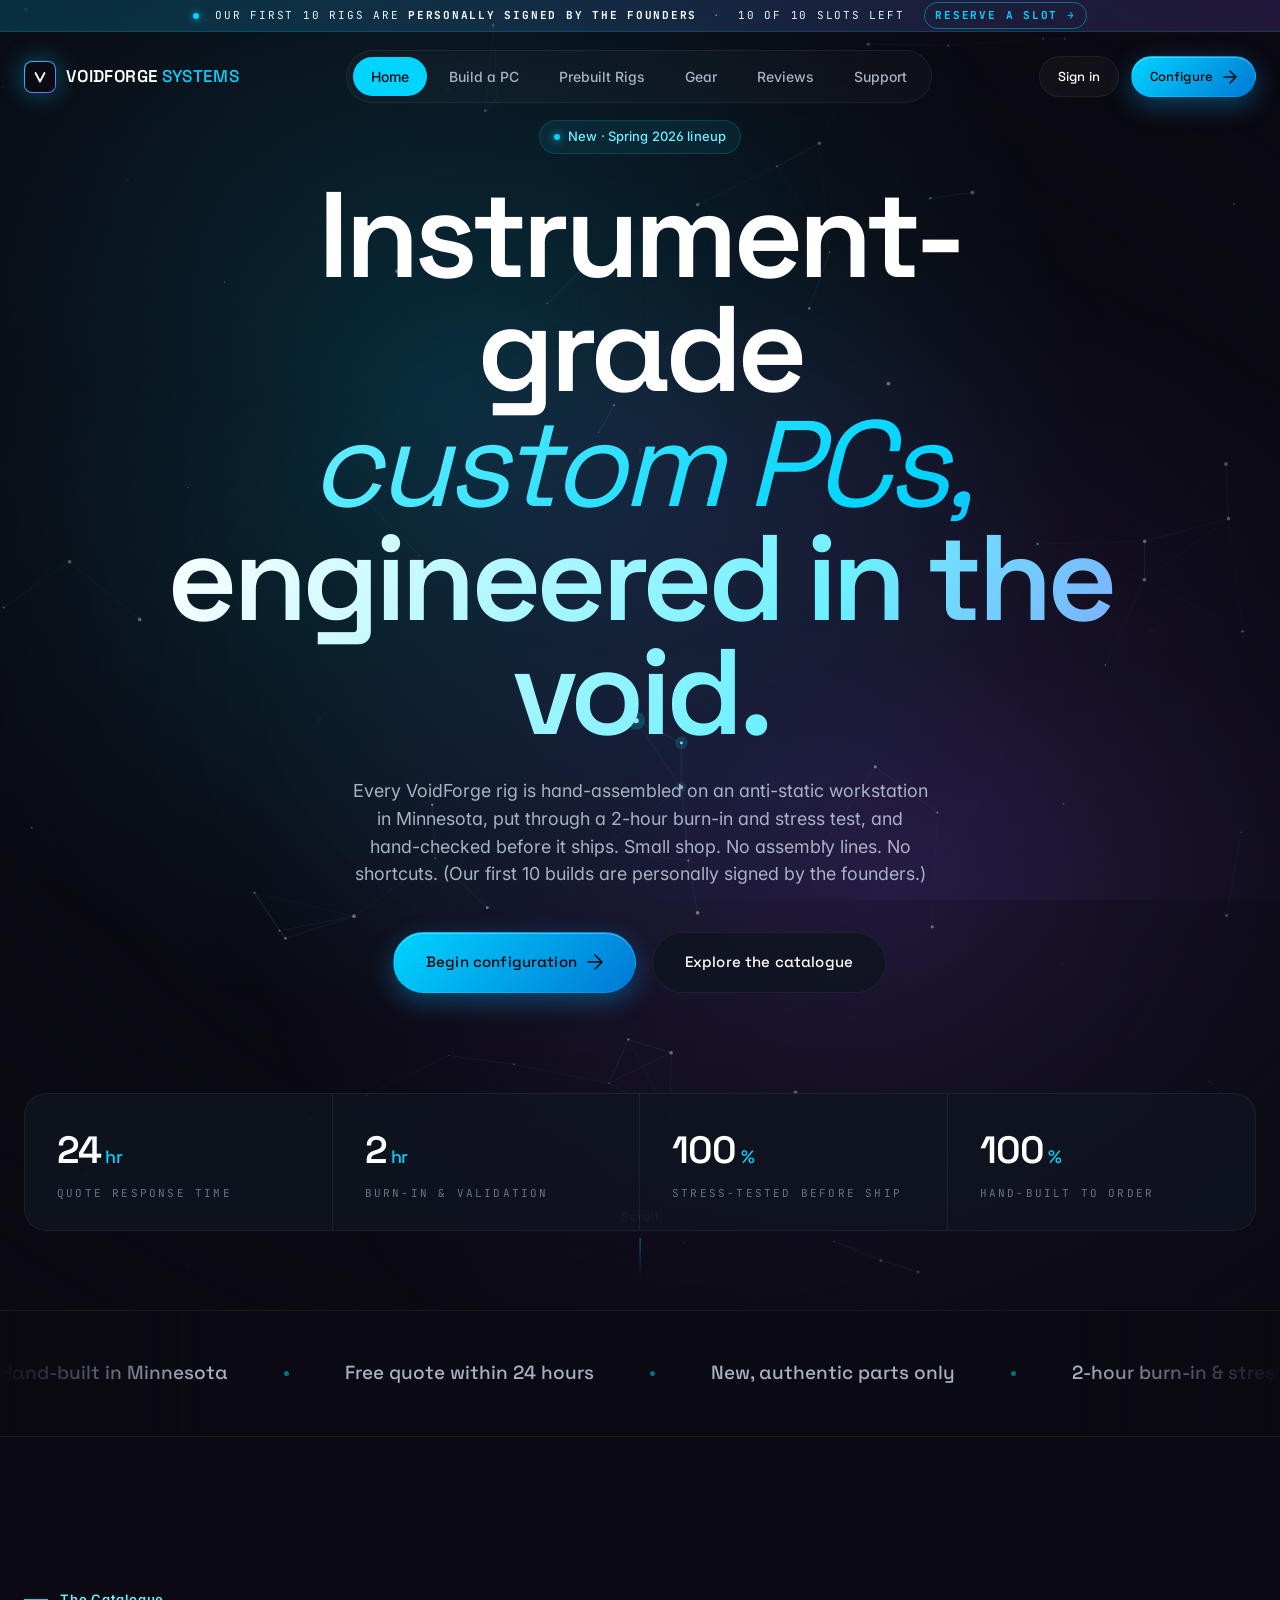
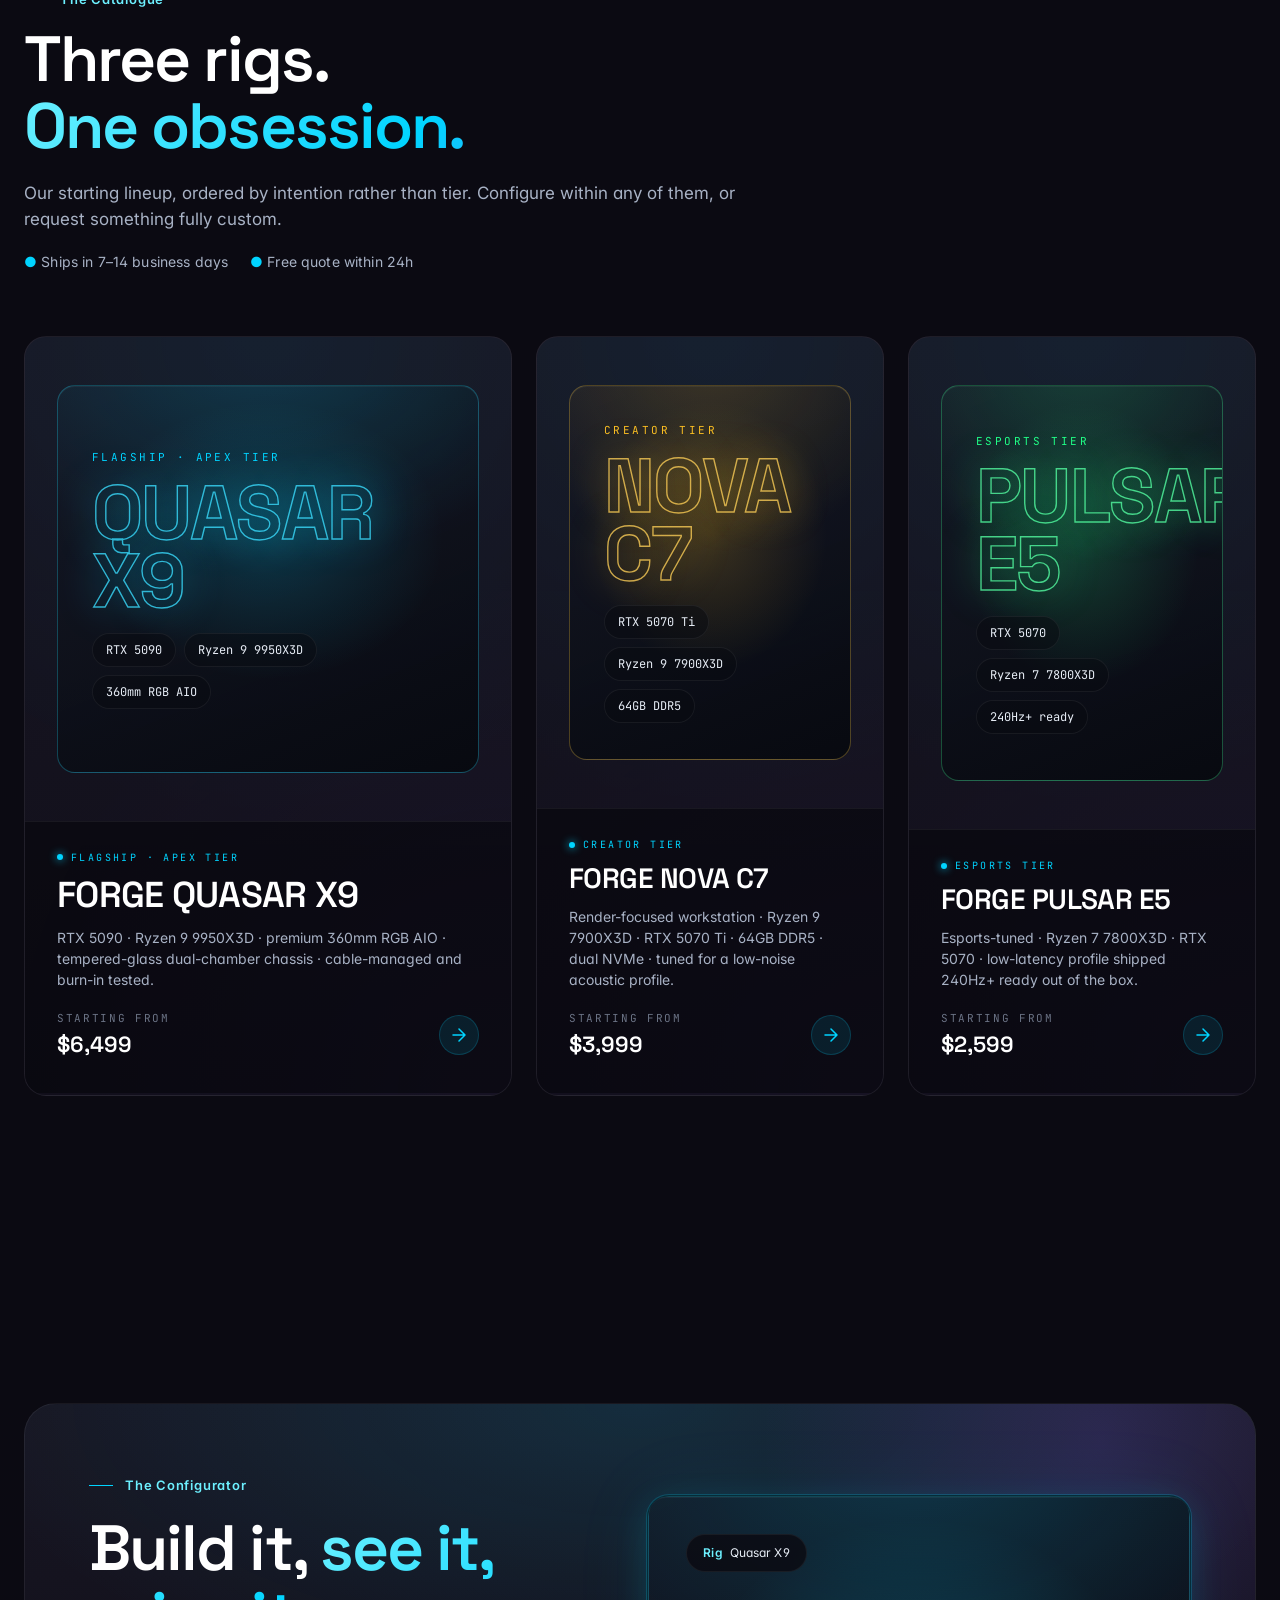
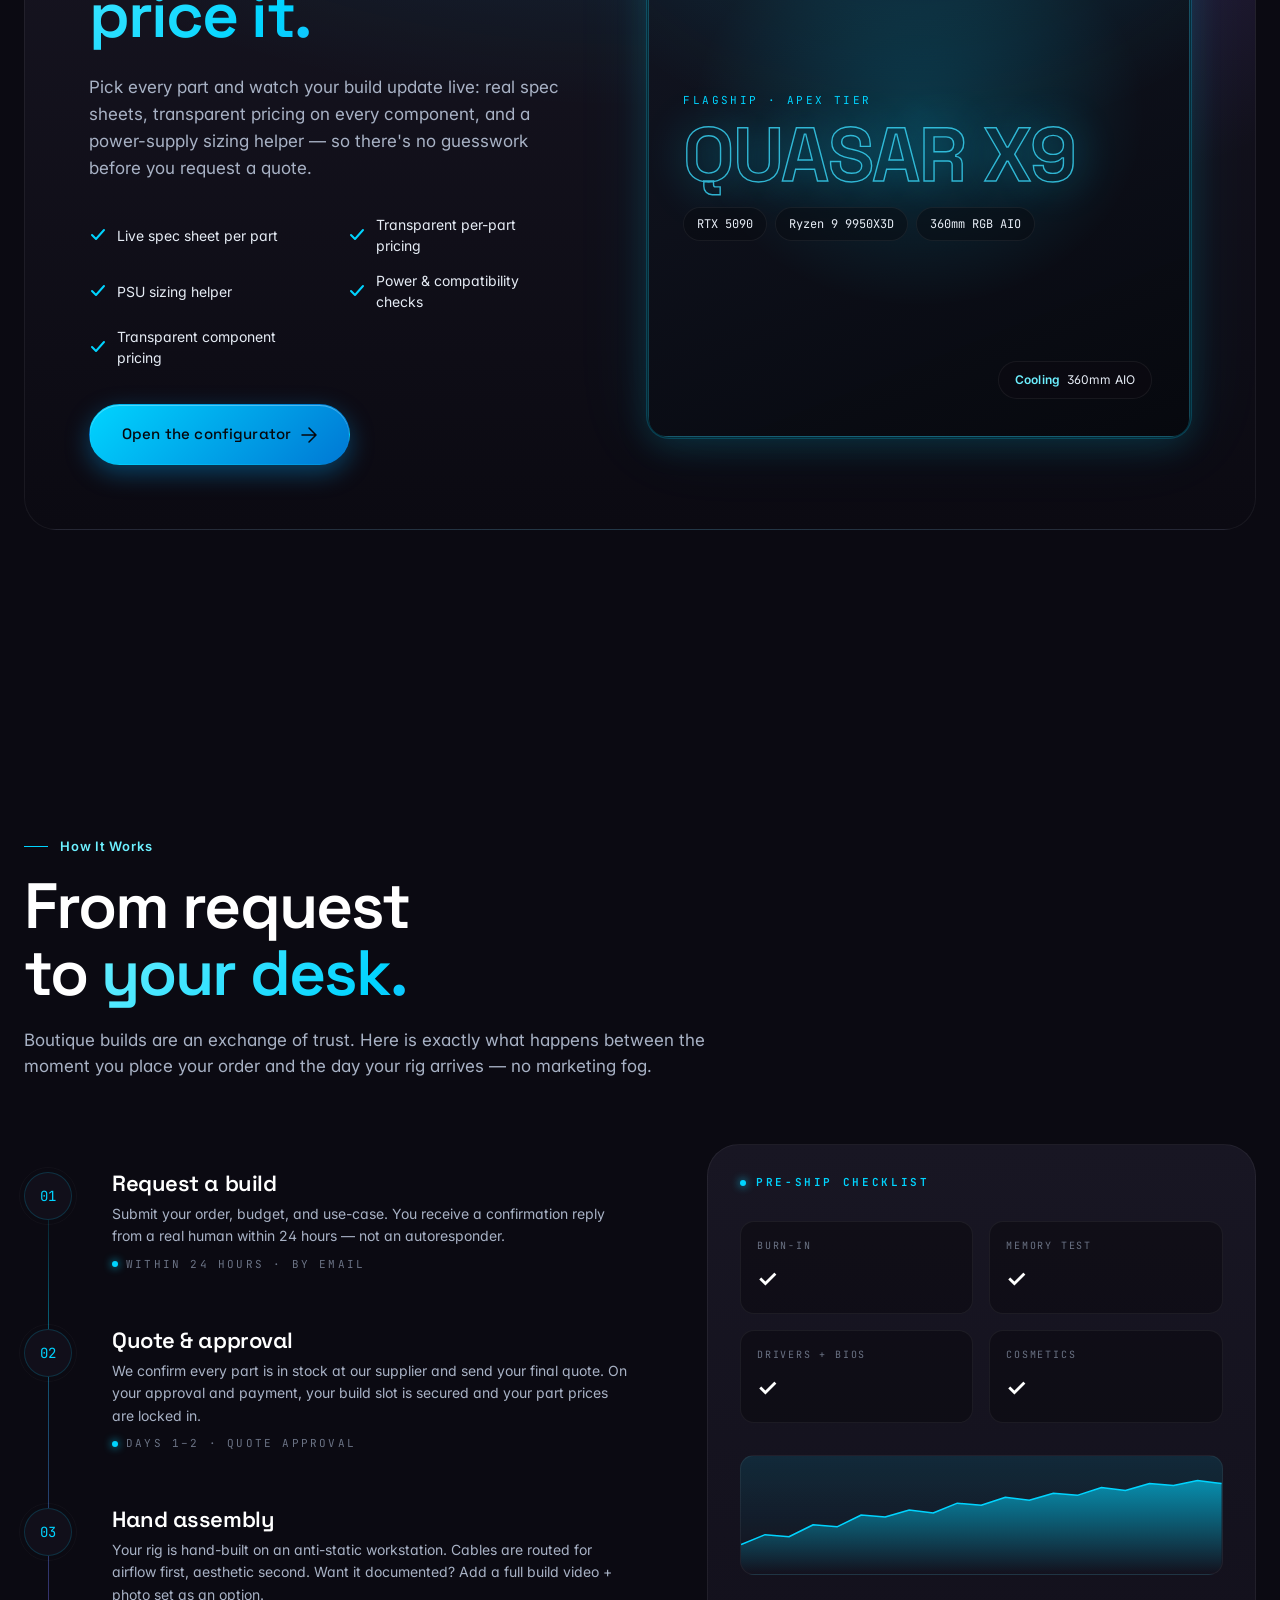
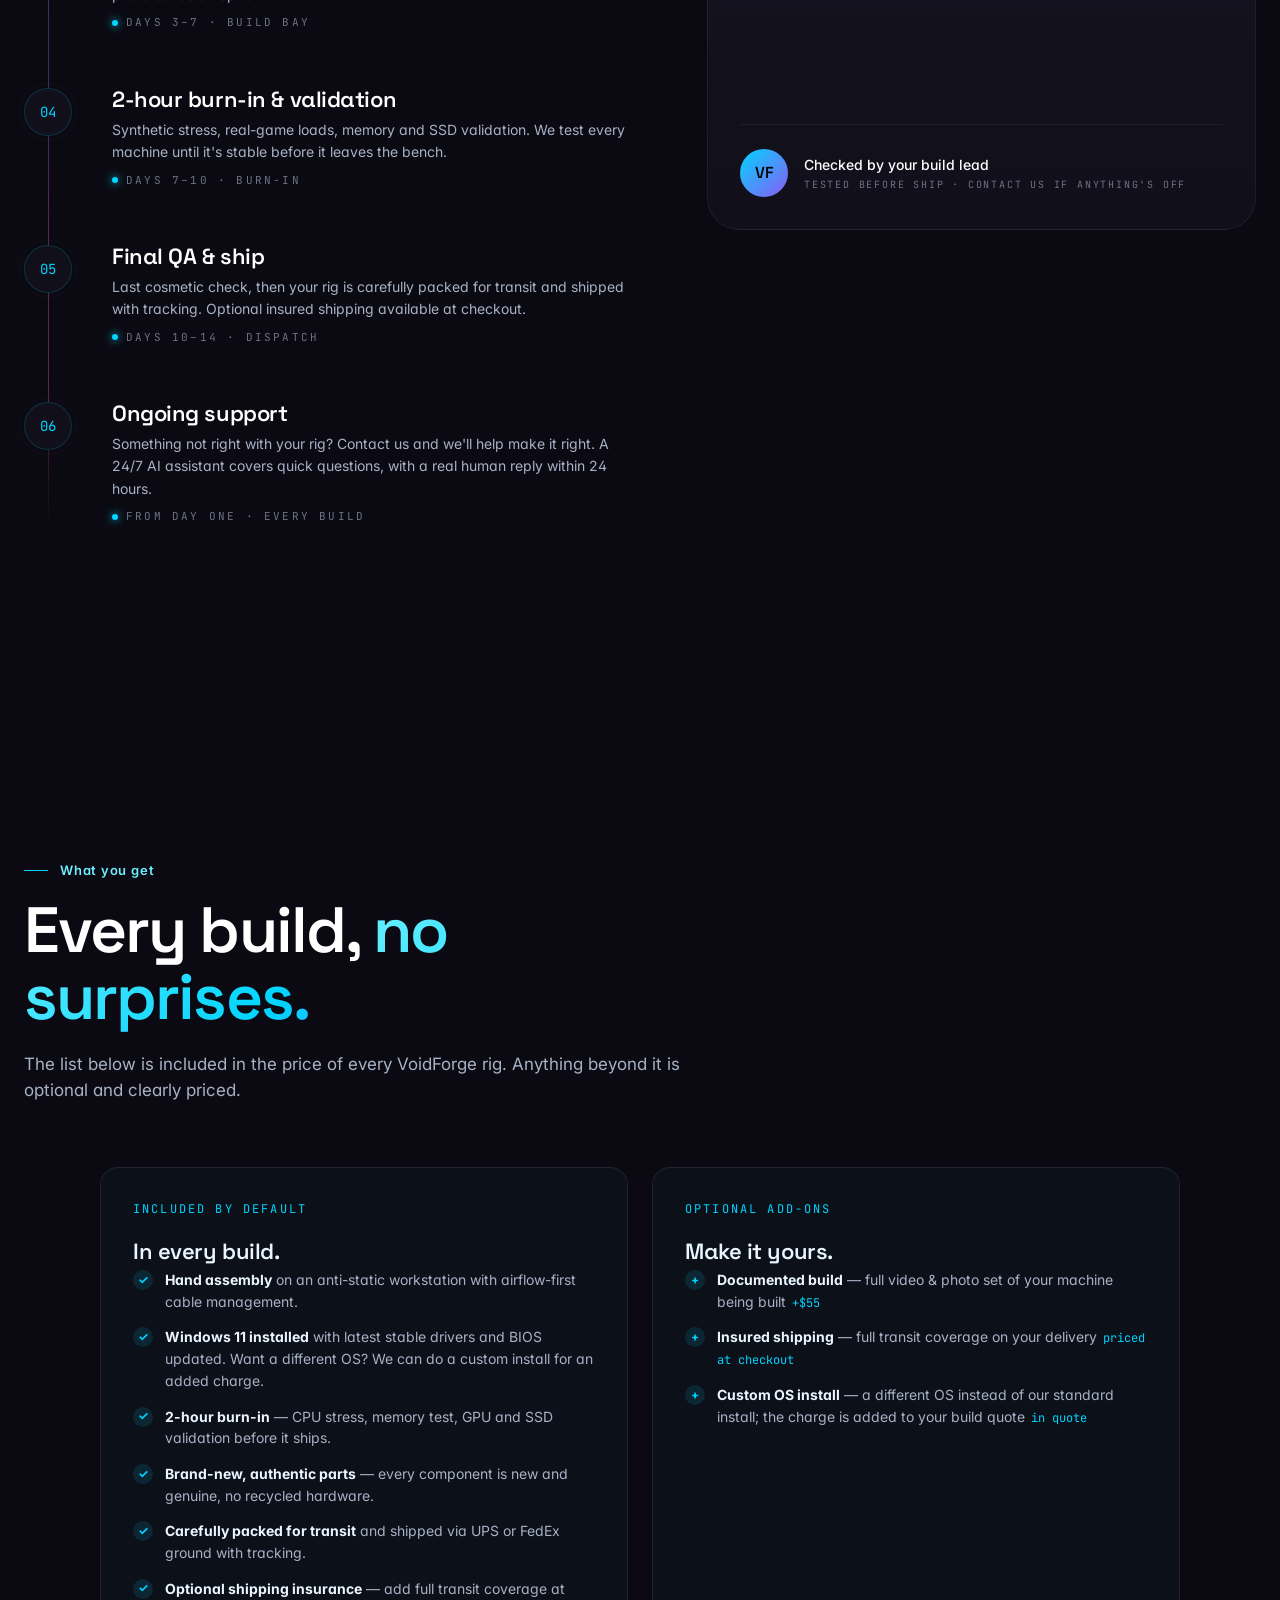
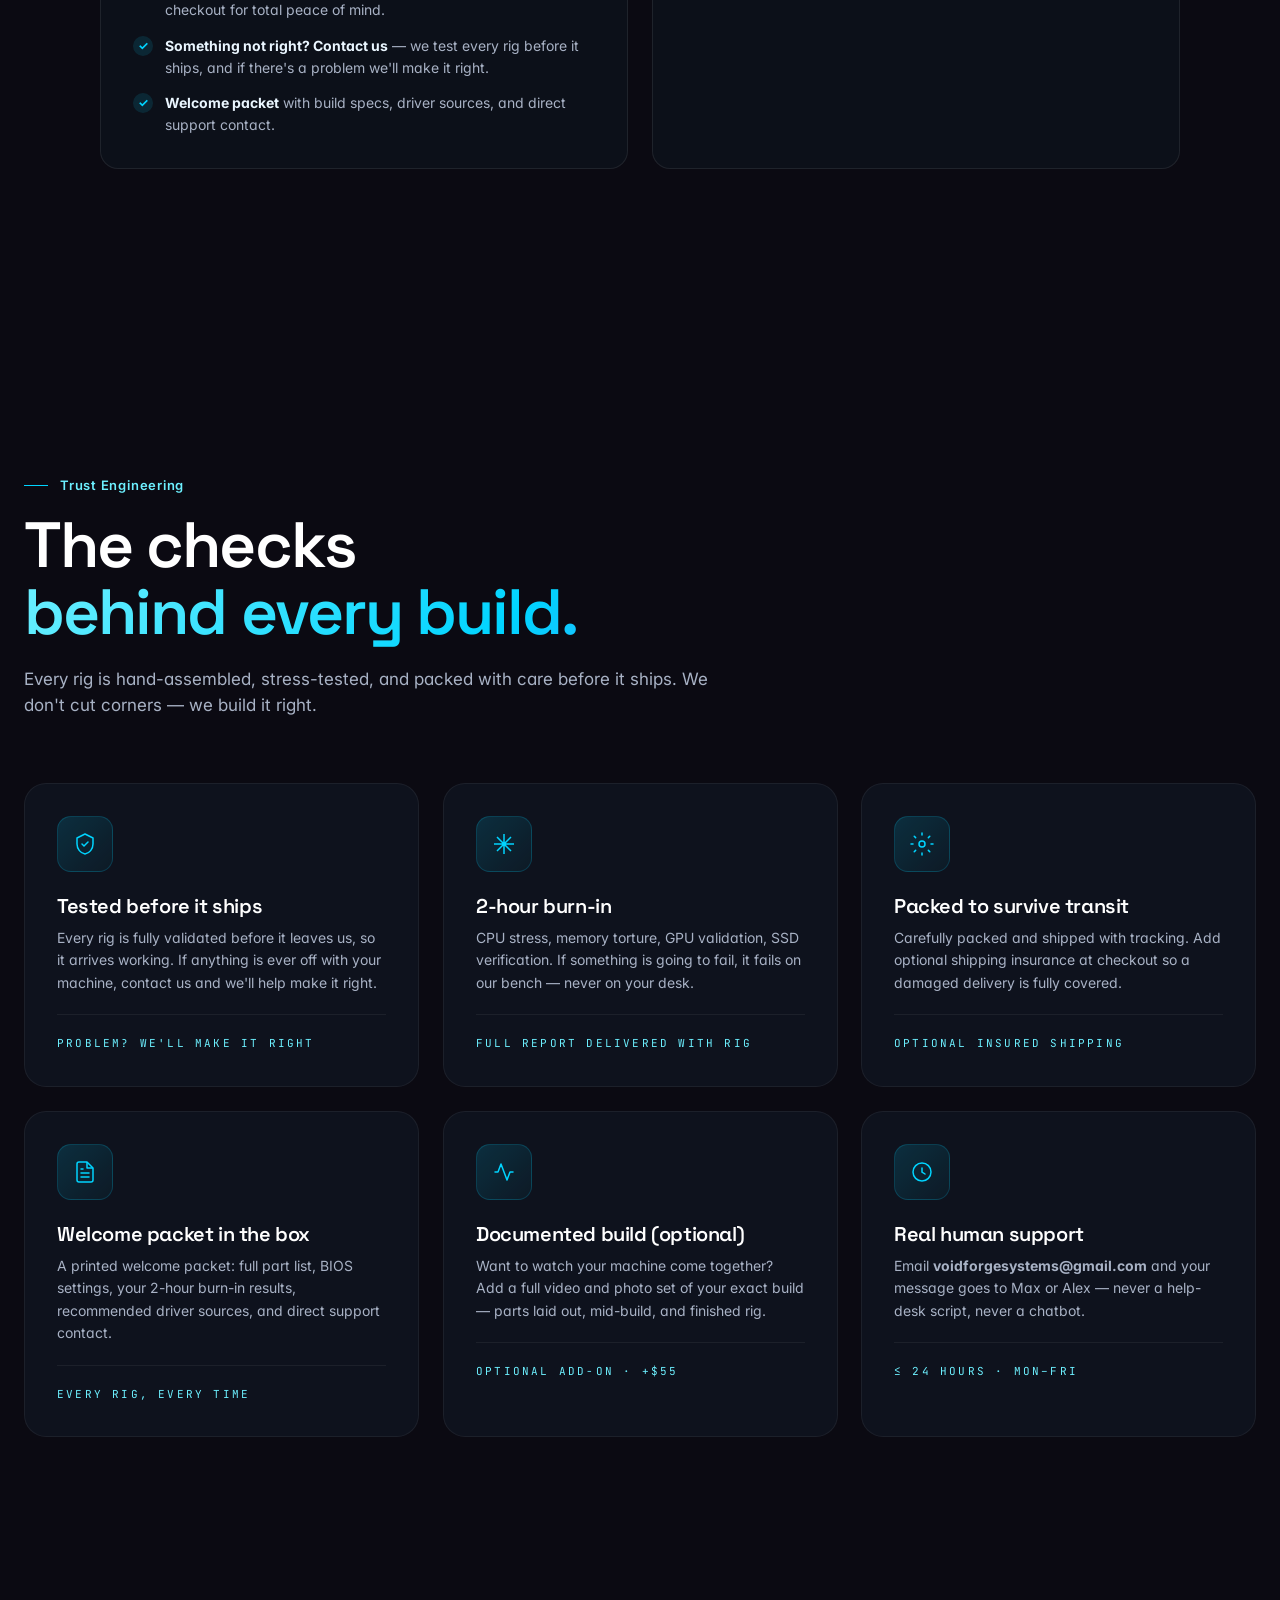
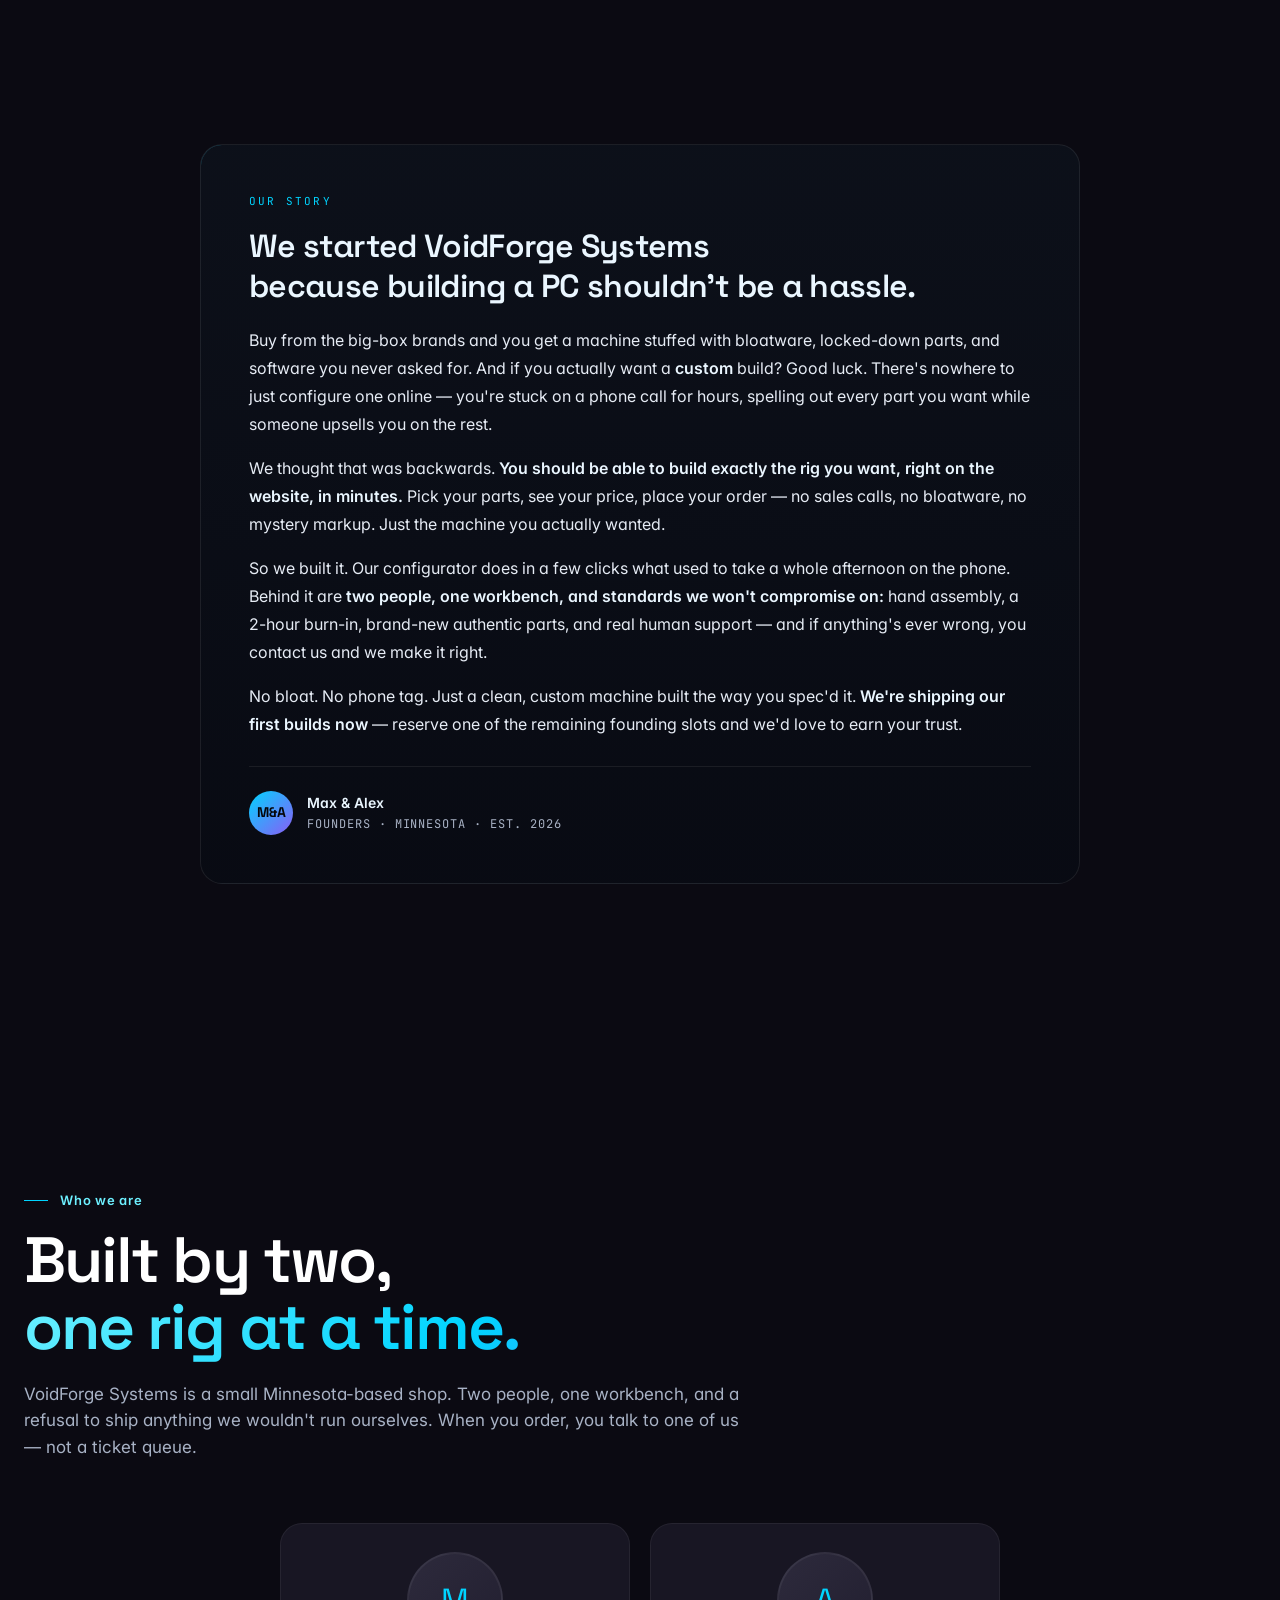
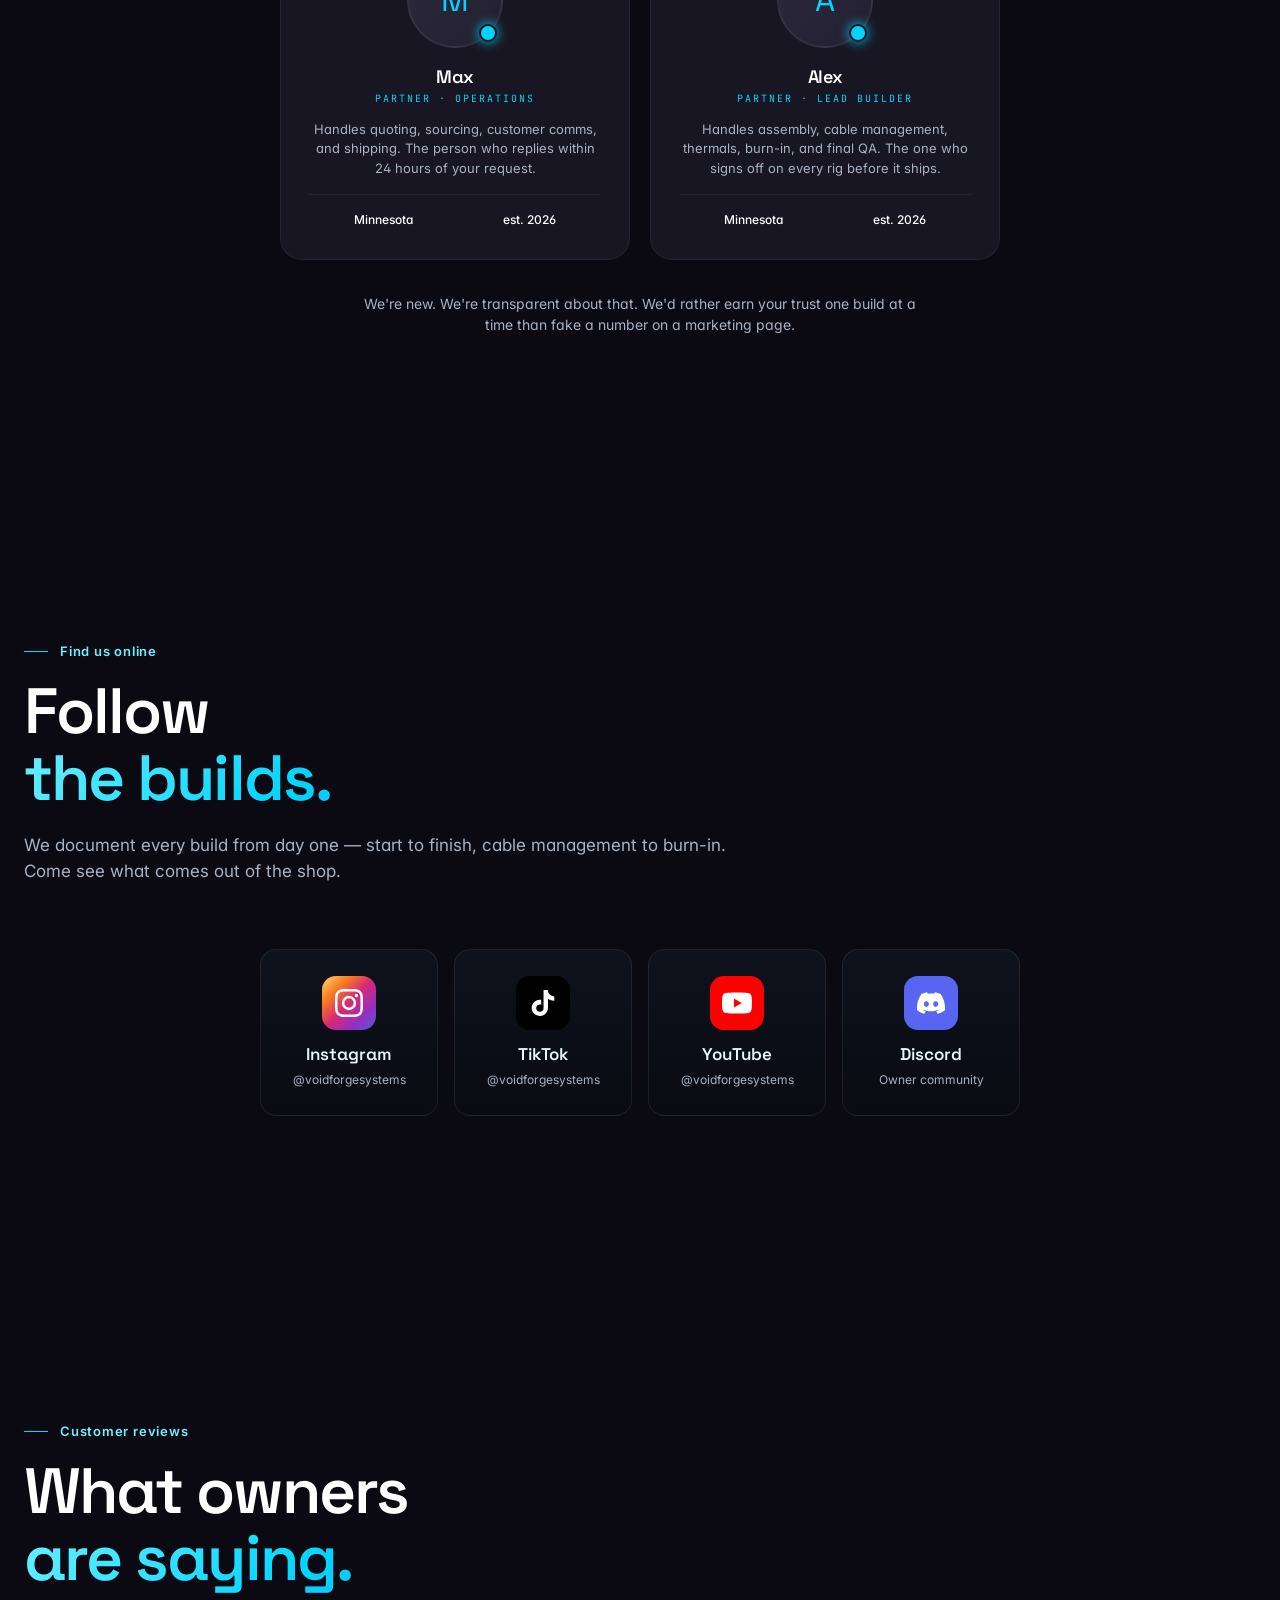
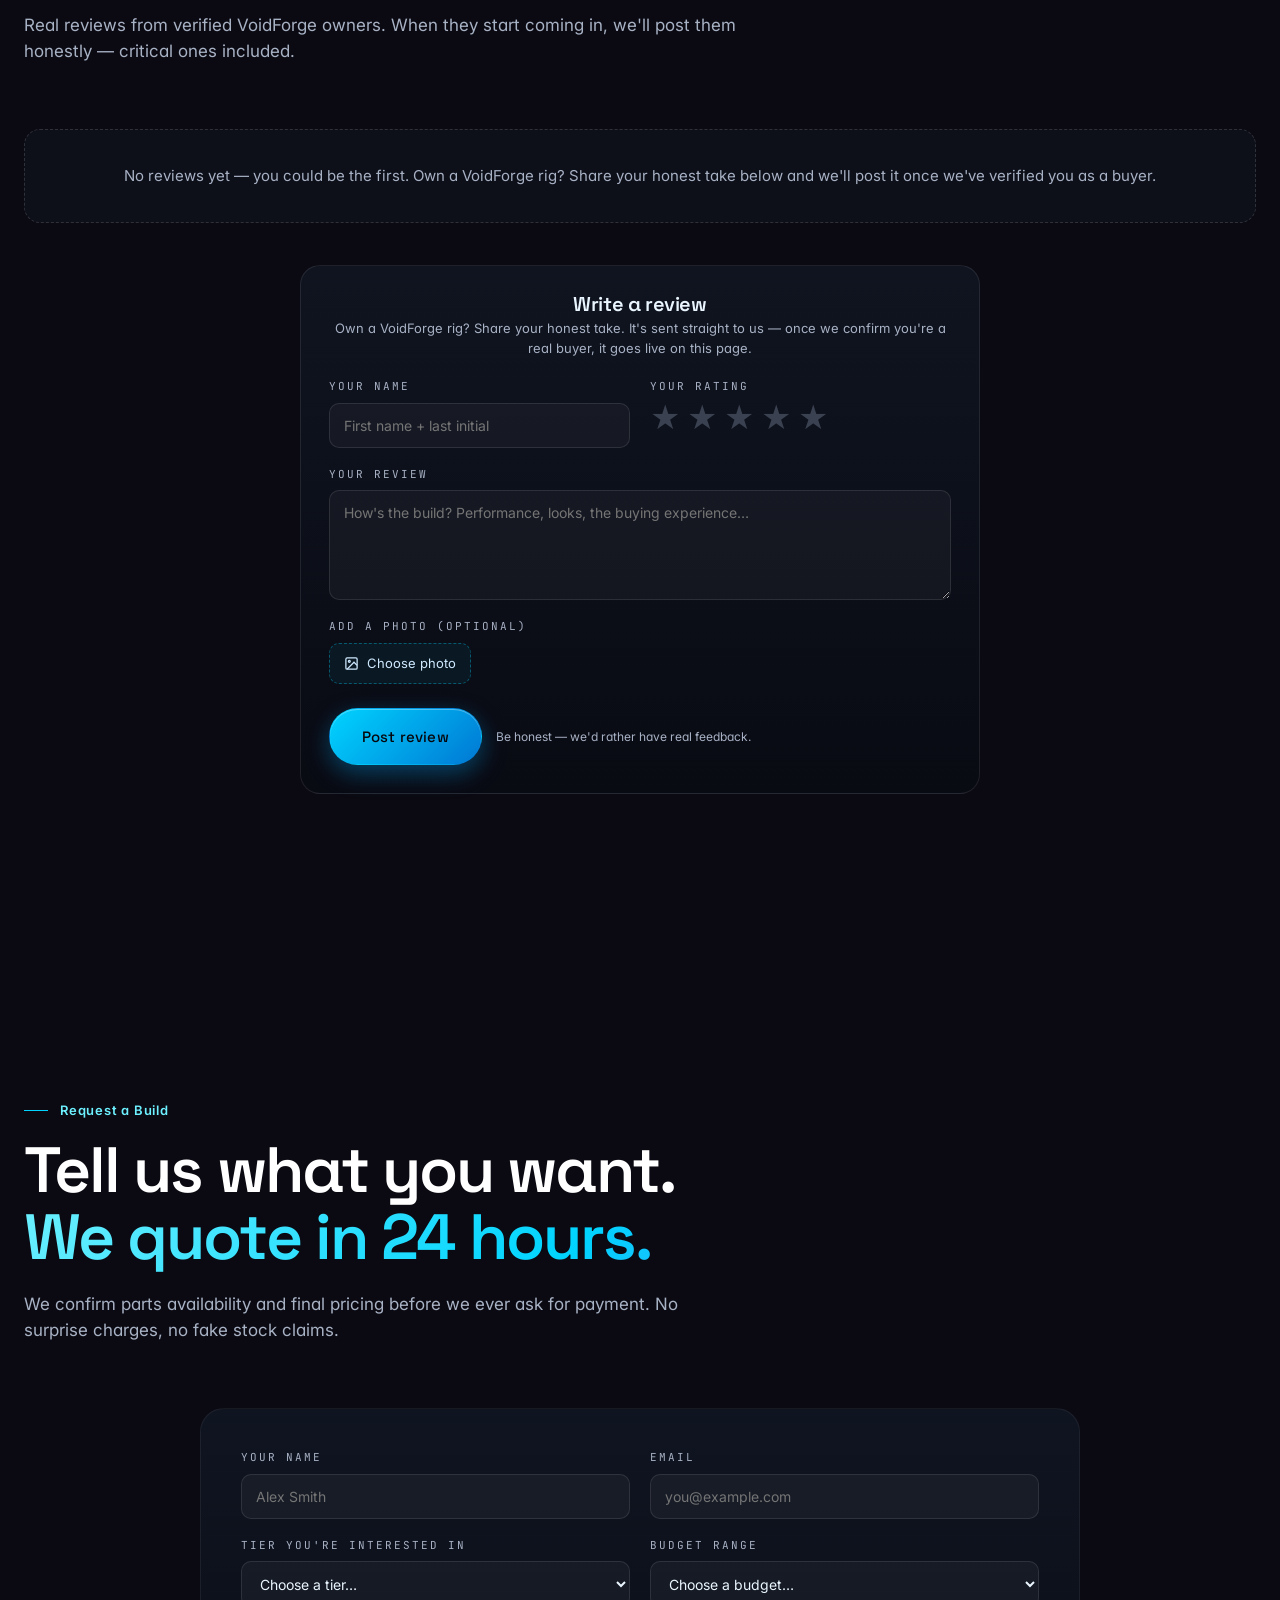
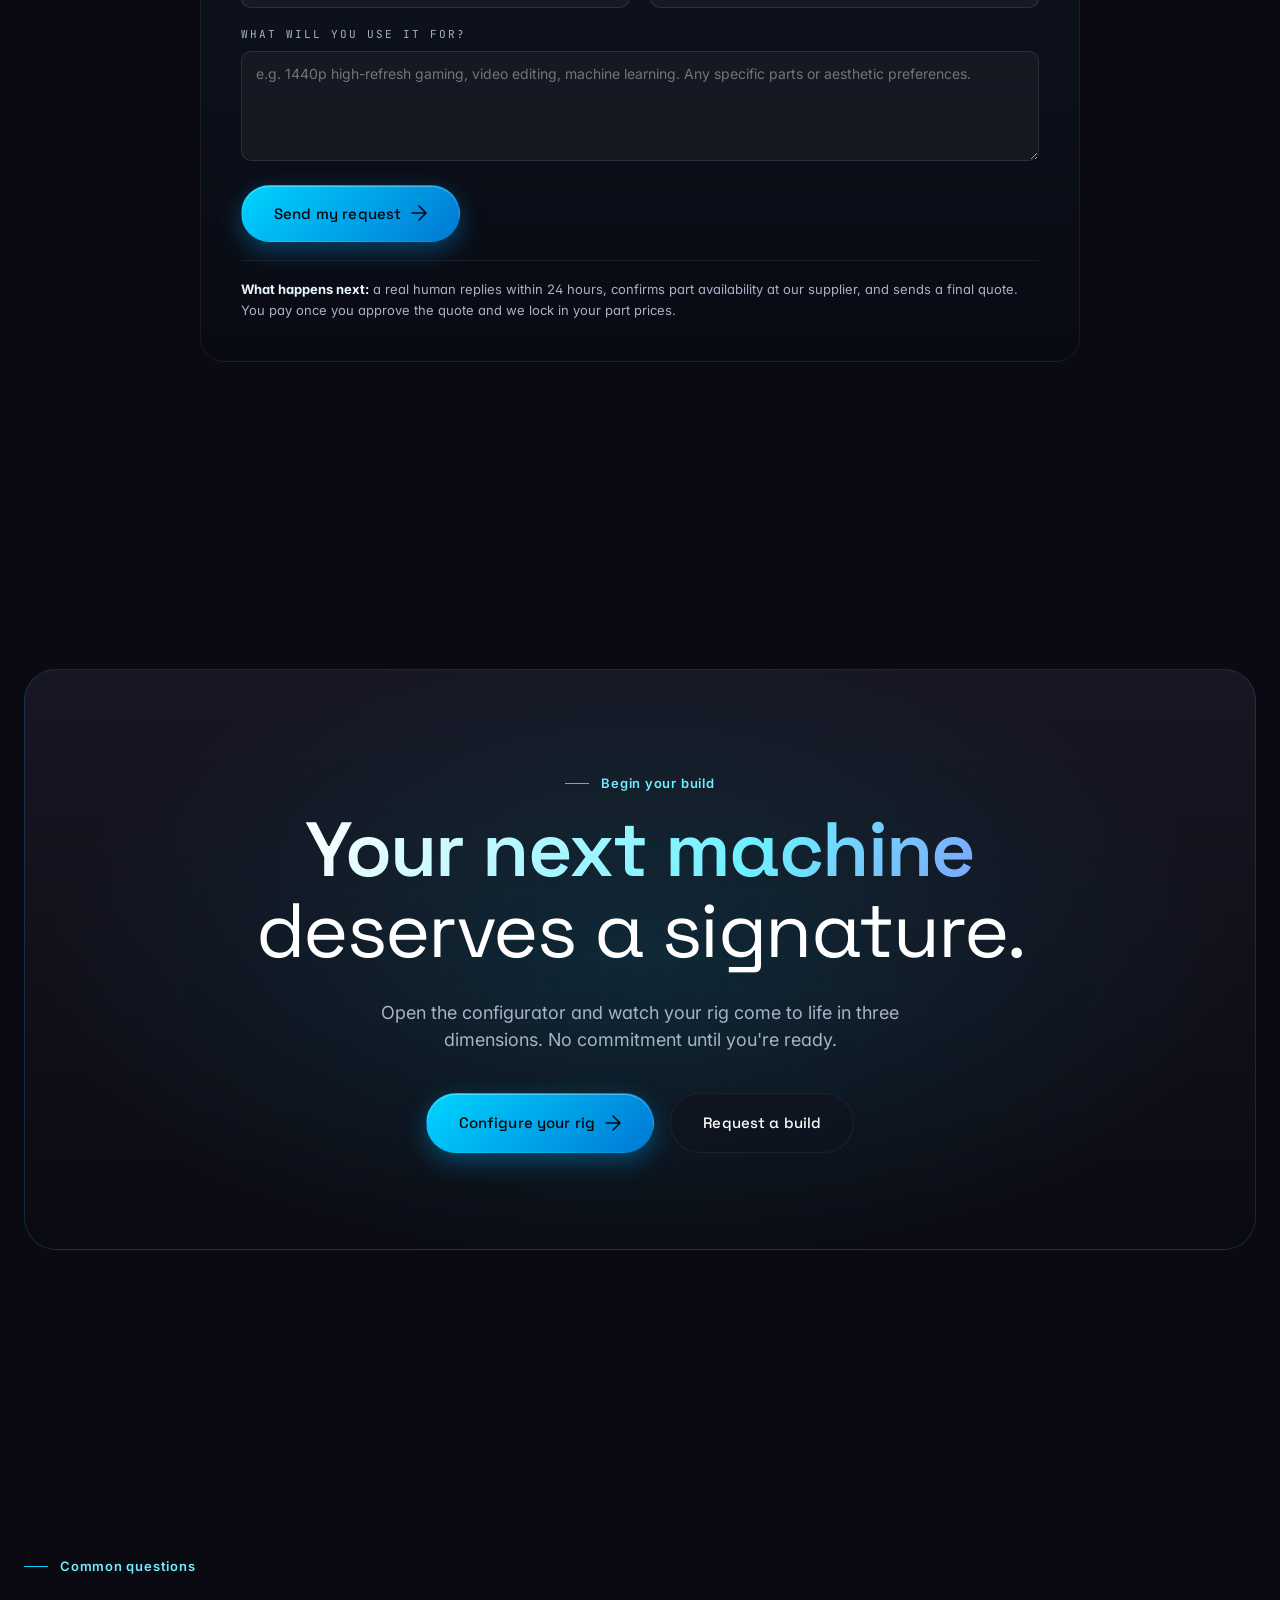
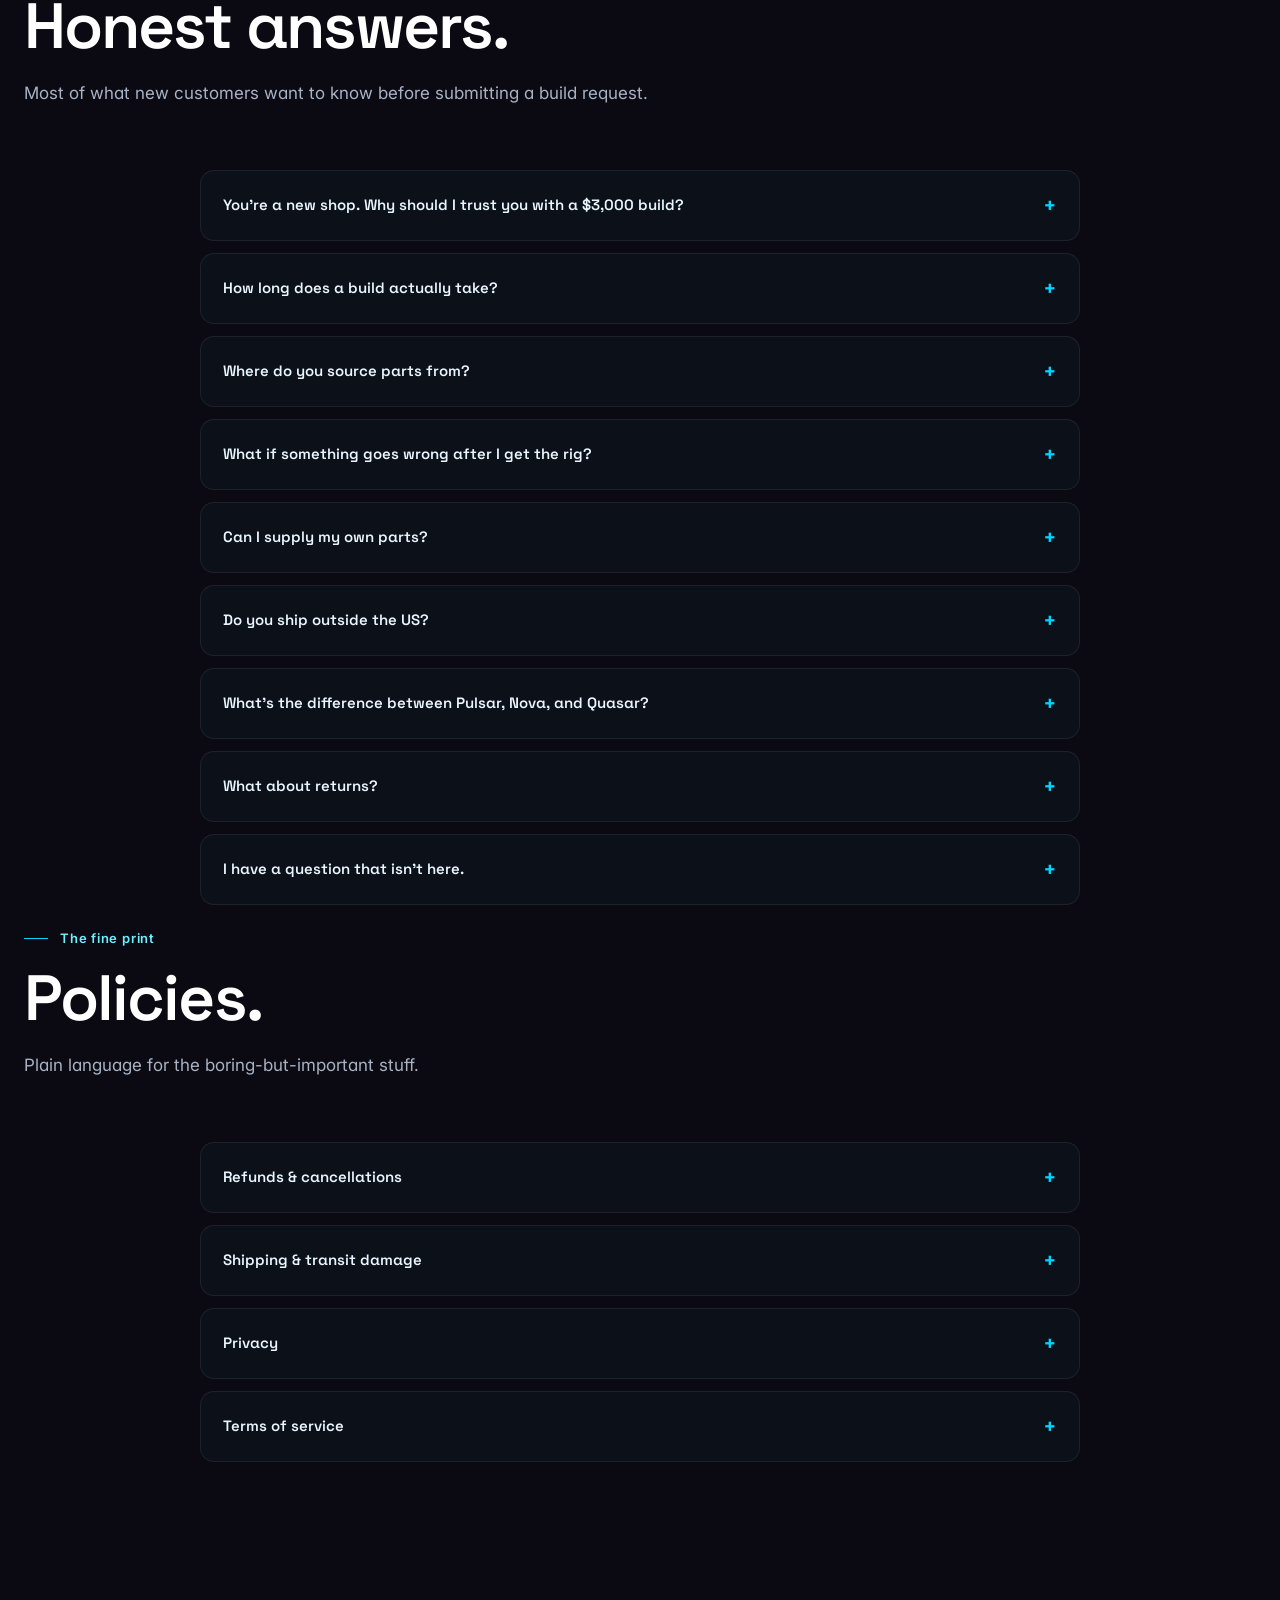
==== index.html @ d01cd4e5 "Remove financing claims, fix rig links, reword trust heading, back up burn-in" ====
<!doctype html>
<html lang="en">
<head>
<meta charset="utf-8" />
<meta name="viewport" content="width=device-width, initial-scale=1, viewport-fit=cover" />
<meta name="theme-color" content="#05060a" />
<meta name="description" content="VoidForge Systems — Hand-built custom gaming and workstation PCs from Minnesota. Boutique pricing, 24-hour quotes, brand-new authentic parts, every rig tested before it ships. Starting at $2,599." />
<title>VoidForge Systems — Hand-Built Custom PCs · Minnesota</title>

<!-- Open Graph / social sharing -->
<meta property="og:type" content="website" />
<meta property="og:title" content="VoidForge Systems — Hand-Built Custom PCs" />
<meta property="og:description" content="Boutique custom PCs hand-built in Minnesota. 24-hour quotes, brand-new authentic parts, every rig tested before it ships." />
<meta property="og:url" content="https://voidforgesystems.com/" />
<meta property="og:site_name" content="VoidForge Systems" />
<meta property="og:image" content="https://voidforgesystems.com/og-image.png" />
<meta property="og:image:width" content="1200" />
<meta property="og:image:height" content="630" />
<meta name="twitter:card" content="summary_large_image" />
<meta name="twitter:title" content="VoidForge Systems — Hand-Built Custom PCs" />
<meta name="twitter:description" content="Hand-built custom PCs from Minnesota. Boutique pricing, 24-hour quotes, real human support." />
<meta name="twitter:image" content="https://voidforgesystems.com/og-image.png" />
<link rel="canonical" href="https://voidforgesystems.com/" />

<!-- Favicon (replace with your real files when ready) -->
<link rel="icon" type="image/svg+xml" href="data:image/svg+xml,%3Csvg xmlns='http://www.w3.org/2000/svg' viewBox='0 0 100 100'%3E%3Crect width='100' height='100' rx='22' fill='%2305060a'/%3E%3Ccircle cx='50' cy='50' r='22' fill='none' stroke='%2300d4ff' stroke-width='4'/%3E%3Ccircle cx='50' cy='50' r='8' fill='%2300d4ff'/%3E%3C/svg%3E" />

<!-- Structured data for SEO -->
<script type="application/ld+json">
{
  "@context": "https://schema.org",
  "@type": "Organization",
  "name": "VoidForge Systems",
  "description": "Boutique hand-built custom PCs from Minnesota.",
  "url": "https://voidforgesystems.com/",
  "email": "voidforgesystems@gmail.com",
  "address": { "@type": "PostalAddress", "addressRegion": "MN", "addressCountry": "US" },
  "sameAs": [
    "https://instagram.com/voidforgesystems",
    "https://tiktok.com/@voidforgesystems",
    "https://youtube.com/@voidforgesystems"
  ]
}
</script>

<link rel="preconnect" href="https://fonts.googleapis.com">
<link rel="preconnect" href="https://fonts.gstatic.com" crossorigin>
<link rel="stylesheet" href="https://fonts.googleapis.com/css2?family=Space+Grotesk:wght@400;500;600;700&family=Inter:wght@300;400;500;600&family=JetBrains+Mono:wght@400;500&display=swap">
<link rel="stylesheet" href="assets/styles.css">

<style>
/* ===== Landing page specifics ===== */

/* HERO */
.nf-hero {
  min-height: 100vh;
  position: relative;
  display: grid;
  place-items: center;
  padding: 120px 0 80px;
  overflow: hidden;
}
.nf-hero-bg {
  position: absolute; inset: 0;
  z-index: 0;
}
.nf-hero-bg canvas {
  width: 100%; height: 100%;
  display: block;
}
.nf-hero-vignette {
  position: absolute; inset: 0;
  background: radial-gradient(ellipse 100% 80% at 50% 50%, transparent 30%, var(--obsidian-1) 90%);
  pointer-events: none;
  z-index: 1;
}
.nf-hero-inner {
  position: relative; z-index: 2;
  width: var(--container);
  display: flex; flex-direction: column;
  align-items: center; text-align: center;
}
.nf-hero h1 {
  font-size: clamp(56px, 9.5vw, 156px);
  font-weight: 600;
  letter-spacing: -0.045em;
  line-height: 0.94;
  margin: 24px 0 28px;
  max-width: 12ch;
}
.nf-hero h1 .line { display: block; }
.nf-hero h1 .italic { font-style: italic; font-weight: 400; font-family: 'Space Grotesk', serif; }

.nf-hero-sub {
  font-size: clamp(16px, 1.4vw, 19px);
  max-width: 580px;
  color: var(--text-300);
  margin-bottom: 44px;
  line-height: 1.55;
}
.nf-hero-cta { display: flex; gap: 16px; flex-wrap: wrap; justify-content: center; }

/* Spec ticker under hero */
.nf-hero-ticker {
  position: relative; z-index: 2;
  margin-top: 100px;
  width: var(--container);
  display: grid;
  grid-template-columns: repeat(4, 1fr);
  border: 1px solid var(--surface-line);
  border-radius: var(--radius-lg);
  background: var(--surface-glass);
  backdrop-filter: blur(20px);
  overflow: hidden;
}
.nf-hero-stat {
  padding: 28px 32px;
  border-right: 1px solid var(--surface-line);
  position: relative;
}
.nf-hero-stat:last-child { border-right: none; }
.nf-hero-stat .num {
  font-family: var(--font-display);
  font-size: 38px; font-weight: 600;
  color: var(--text-100);
  letter-spacing: -0.02em;
  display: flex; align-items: baseline; gap: 4px;
}
.nf-hero-stat .num .unit { font-size: 18px; color: var(--plasma-500); font-weight: 500; }
.nf-hero-stat .label {
  font-family: var(--font-mono); font-size: 11px;
  letter-spacing: 0.2em; text-transform: uppercase;
  color: var(--text-400); margin-top: 6px;
}
@media (max-width: 920px) {
  .nf-hero-ticker { grid-template-columns: 1fr 1fr; }
  .nf-hero-stat:nth-child(2) { border-right: none; }
  .nf-hero-stat:nth-child(1), .nf-hero-stat:nth-child(2) { border-bottom: 1px solid var(--surface-line); }
}

/* Marquee of partners */
.nf-marquee {
  padding: 48px 0;
  border-top: 1px solid var(--surface-line);
  border-bottom: 1px solid var(--surface-line);
  overflow: hidden;
  position: relative;
}
.nf-marquee::before, .nf-marquee::after {
  content: ''; position: absolute; top: 0; bottom: 0;
  width: 200px; z-index: 2; pointer-events: none;
}
.nf-marquee::before { left: 0; background: linear-gradient(90deg, var(--obsidian-1), transparent); }
.nf-marquee::after { right: 0; background: linear-gradient(-90deg, var(--obsidian-1), transparent); }
.nf-marquee-track {
  display: flex; gap: 56px;
  width: max-content;
  animation: marquee 60s linear infinite;
}
.nf-marquee-item {
  font-family: var(--font-display);
  font-size: 19px; font-weight: 500;
  color: var(--text-300);
  display: flex; align-items: center; gap: 56px;
  white-space: nowrap;
}
.nf-marquee-item::after {
  content: '';
  width: 5px; height: 5px; border-radius: 50%;
  background: var(--plasma-500); opacity: 0.5;
}
.nf-marquee-item svg { opacity: 0.6; }
@keyframes marquee {
  from { transform: translateX(0); }
  to { transform: translateX(-50%); }
}

/* Section header */
.section-head {
  display: flex; flex-direction: column; align-items: flex-start;
  margin-bottom: 64px;
  max-width: 720px;
}
.section-head.center { align-items: center; text-align: center; margin-inline: auto; }
.section-head h2 { margin: 16px 0 20px; }
.section-head p { font-size: 17px; color: var(--text-300); line-height: 1.55; }

/* Featured rigs */
.nf-rigs {
  display: grid;
  grid-template-columns: 1.4fr 1fr 1fr;
  gap: 24px;
  margin-top: 48px;
}
.nf-rig-card {
  border-radius: var(--radius-lg);
  border: 1px solid var(--surface-line);
  background: linear-gradient(180deg, var(--obsidian-3) 0%, var(--obsidian-2) 100%);
  overflow: hidden;
  position: relative;
  transition: all 0.6s var(--ease-out-quart);
  text-decoration: none; color: inherit;
  display: flex; flex-direction: column;
  min-height: 480px;
}
.nf-rig-card.featured { min-height: 580px; }
.nf-rig-card::before {
  content: ''; position: absolute; inset: 0;
  background:
    radial-gradient(circle at 50% 0%, rgba(0, 212, 255, 0.15), transparent 60%),
    radial-gradient(circle at 100% 100%, rgba(139, 92, 246, 0.12), transparent 60%);
  opacity: 0.4;
  transition: opacity 0.6s;
}
.nf-rig-card:hover { transform: translateY(-8px); border-color: var(--surface-line-hi); }
.nf-rig-card:hover::before { opacity: 0.8; }
.nf-rig-viz {
  flex: 1;
  position: relative;
  display: grid; place-items: center;
  min-height: 280px;
  padding: 48px 32px;
  overflow: hidden;
}
.nf-rig-viz svg, .nf-rig-viz img { width: 100%; height: 100%; max-width: 380px; display: block; }
.nf-rig-card.featured .nf-rig-viz { min-height: 360px; }
.nf-rig-card.featured .nf-rig-viz svg { max-width: 460px; }
.nf-rig-meta {
  padding: 28px 32px 32px;
  position: relative;
  z-index: 2;
  border-top: 1px solid var(--surface-line);
  background: rgba(5, 6, 10, 0.6);
  backdrop-filter: blur(20px);
}
.nf-rig-tag {
  font-family: var(--font-mono); font-size: 10px;
  letter-spacing: 0.24em; text-transform: uppercase;
  color: var(--plasma-500); margin-bottom: 12px;
  display: flex; align-items: center; gap: 8px;
}
.nf-rig-card h3 {
  font-size: 28px; margin-bottom: 12px;
}
.nf-rig-card.featured h3 { font-size: 36px; }
.nf-rig-card p { color: var(--text-300); font-size: 14px; line-height: 1.5; margin-bottom: 20px; }
.nf-rig-foot {
  display: flex; justify-content: space-between; align-items: center;
  margin-top: 16px;
}
.nf-rig-price {
  font-family: var(--font-display);
  font-size: 22px; font-weight: 600;
  color: var(--text-100);
}
.nf-rig-price .from {
  font-size: 11px; color: var(--text-400); font-weight: 400;
  font-family: var(--font-mono); letter-spacing: 0.15em;
  text-transform: uppercase; display: block; margin-bottom: 2px;
}
.nf-rig-arrow {
  width: 40px; height: 40px; border-radius: 50%;
  background: rgba(0, 212, 255, 0.1);
  border: 1px solid var(--surface-line-hi);
  display: grid; place-items: center;
  color: var(--plasma-500);
  transition: all 0.4s var(--ease-out-quart);
}
.nf-rig-card:hover .nf-rig-arrow {
  background: var(--plasma-500); color: var(--obsidian-0);
  transform: rotate(-45deg);
}
@media (max-width: 1080px) {
  .nf-rigs { grid-template-columns: 1fr; }
}

/* Process */
.nf-process {
  display: grid;
  grid-template-columns: 1.1fr 1fr;
  gap: 80px;
  align-items: start;
}
.nf-process-steps {
  display: flex; flex-direction: column;
  position: relative;
}
.nf-process-steps::before {
  content: ''; position: absolute;
  left: 24px; top: 24px; bottom: 24px;
  width: 1px;
  background: linear-gradient(180deg,
    transparent 0%,
    var(--plasma-500) 15%,
    var(--aurora-violet) 50%,
    var(--aurora-pink) 85%,
    transparent 100%);
  opacity: 0.4;
}
.nf-process-step {
  display: grid;
  grid-template-columns: 64px 1fr;
  gap: 24px;
  padding: 28px 0;
  position: relative;
}
.nf-process-num {
  width: 48px; height: 48px;
  border-radius: 50%;
  border: 1px solid var(--surface-line-hi);
  background: var(--obsidian-2);
  display: grid; place-items: center;
  font-family: var(--font-mono); font-size: 14px;
  color: var(--plasma-500);
  position: relative;
  z-index: 2;
  flex-shrink: 0;
}
.nf-process-num::before {
  content: ''; position: absolute; inset: -6px;
  border-radius: 50%; border: 1px solid var(--surface-line);
  opacity: 0.5;
}
.nf-process-step h4 { font-size: 22px; margin-bottom: 8px; }
.nf-process-step p { color: var(--text-300); font-size: 14px; line-height: 1.6; }
.nf-process-time {
  font-family: var(--font-mono); font-size: 11px;
  letter-spacing: 0.2em; text-transform: uppercase;
  color: var(--text-400); margin-top: 8px;
  display: inline-flex; align-items: center; gap: 8px;
}
.nf-process-time::before {
  content: ''; width: 6px; height: 6px; border-radius: 50%;
  background: var(--plasma-500); box-shadow: 0 0 8px var(--plasma-500);
}

.nf-process-visual {
  position: sticky;
  top: 120px;
  border-radius: var(--radius-xl);
  overflow: hidden;
  border: 1px solid var(--surface-line);
  background: linear-gradient(180deg, var(--obsidian-3), var(--obsidian-2));
  padding: 32px;
  aspect-ratio: 4/5;
  display: flex; flex-direction: column;
}
.nf-cert-card {
  flex: 1;
  display: flex; flex-direction: column;
  justify-content: space-between;
  position: relative;
}
.nf-cert-card h5 {
  font-family: var(--font-mono); font-size: 11px;
  letter-spacing: 0.24em; text-transform: uppercase;
  color: var(--plasma-500);
  display: flex; align-items: center; gap: 10px;
}
.nf-cert-grid {
  display: grid; grid-template-columns: 1fr 1fr;
  gap: 16px; margin: 32px 0;
}
.nf-cert-cell {
  padding: 16px;
  background: rgba(0, 0, 0, 0.3);
  border-radius: var(--radius-md);
  border: 1px solid var(--surface-line);
}
.nf-cert-cell .l { font-family: var(--font-mono); font-size: 10px;
  letter-spacing: 0.18em; text-transform: uppercase; color: var(--text-400); margin-bottom: 8px; }
.nf-cert-cell .v { font-family: var(--font-display); font-size: 24px; font-weight: 600; color: var(--text-100); }
.nf-cert-cell .v small { font-size: 12px; color: var(--plasma-500); font-weight: 400; margin-left: 4px; }
.nf-cert-graph {
  height: 120px;
  background:
    linear-gradient(180deg, rgba(0, 212, 255, 0.12) 0%, transparent 100%);
  border-radius: var(--radius-md);
  position: relative;
  overflow: hidden;
  border: 1px solid var(--surface-line);
}
.nf-cert-sig {
  margin-top: auto;
  padding-top: 24px;
  border-top: 1px solid var(--surface-line);
  display: flex; gap: 16px; align-items: center;
}
.nf-cert-sig-img {
  width: 48px; height: 48px; border-radius: 50%;
  background: linear-gradient(135deg, var(--plasma-500), var(--aurora-violet));
  position: relative;
  flex-shrink: 0;
  display: grid; place-items: center;
  font-family: var(--font-display);
  font-weight: 600;
  color: var(--obsidian-0);
}
.nf-cert-sig-info .name { font-weight: 500; color: var(--text-100); font-size: 14px; }
.nf-cert-sig-info .role { font-family: var(--font-mono); font-size: 10px;
  letter-spacing: 0.18em; text-transform: uppercase; color: var(--text-400); margin-top: 2px; }

@media (max-width: 1080px) {
  .nf-process { grid-template-columns: 1fr; gap: 48px; }
  .nf-process-visual { position: static; aspect-ratio: auto; }
}

/* Configurator preview block */
.nf-config-preview {
  border-radius: var(--radius-xl);
  border: 1px solid var(--surface-line);
  background:
    radial-gradient(ellipse 80% 60% at 50% 0%, rgba(0, 212, 255, 0.12), transparent 70%),
    linear-gradient(180deg, var(--obsidian-3), var(--obsidian-1));
  padding: 64px;
  position: relative;
  overflow: hidden;
  display: grid;
  grid-template-columns: 1fr 1.1fr;
  gap: 64px; align-items: center;
}
.nf-config-preview::before {
  content: ''; position: absolute;
  top: -50%; right: -20%;
  width: 800px; height: 800px;
  background: radial-gradient(circle, rgba(139, 92, 246, 0.18), transparent 60%);
  pointer-events: none;
}
.nf-config-content { position: relative; z-index: 2; }
.nf-config-content h2 { margin: 20px 0 24px; }
.nf-config-content p { font-size: 17px; color: var(--text-300); margin-bottom: 32px; line-height: 1.6; max-width: 480px; }
.nf-config-features {
  display: grid; grid-template-columns: 1fr 1fr;
  gap: 14px 24px; margin-bottom: 36px;
}
.nf-config-feat {
  display: flex; align-items: center; gap: 10px;
  color: var(--text-200); font-size: 14px;
}
.nf-config-feat svg { color: var(--plasma-500); flex-shrink: 0; }

.nf-config-visual {
  position: relative;
  aspect-ratio: 1/1;
  border-radius: var(--radius-lg);
  border: 1px solid var(--surface-line-hi);
  background: var(--obsidian-0);
  overflow: hidden;
  box-shadow: var(--shadow-glow-cyan);
}
.nf-config-visual canvas,
.nf-config-visual #config-pc-svg,
.nf-config-visual #config-pc-svg svg { width: 100%; height: 100%; display: block; }
.nf-config-visual #config-pc-svg { display: flex; align-items: center; justify-content: center; }
.nf-config-visual-ui {
  position: absolute; inset: 16px;
  pointer-events: none;
}
.nf-config-corner { display: none; }
.nf-config-readout {
  position: absolute;
  background: rgba(11, 10, 18, 0.82);
  backdrop-filter: blur(12px);
  border: 1px solid var(--surface-line);
  border-radius: 999px;
  padding: 9px 16px;
  font-family: var(--font-body);
  font-size: 12px; letter-spacing: 0.01em;
  color: var(--text-200);
}
.nf-config-readout.tl { top: 22px; left: 22px; }
.nf-config-readout.br { bottom: 22px; right: 22px; }
.nf-config-readout strong { color: var(--plasma-300); margin-right: 7px; font-weight: 600; }
@media (max-width: 1080px) {
  .nf-config-preview { grid-template-columns: 1fr; padding: 40px 32px; gap: 40px; }
}

/* Performance lab */
.nf-perf-grid {
  display: grid;
  grid-template-columns: repeat(3, 1fr);
  gap: 24px;
}
.nf-perf-card {
  padding: 32px;
  border-radius: var(--radius-lg);
  border: 1px solid var(--surface-line);
  background: var(--obsidian-3);
  position: relative;
  overflow: hidden;
}
.nf-perf-card::before {
  content: ''; position: absolute; top: 0; left: 0; right: 0;
  height: 1px;
  background: linear-gradient(90deg, transparent, var(--plasma-500), transparent);
  opacity: 0.4;
}
.nf-perf-game {
  display: flex; align-items: center; gap: 12px;
  font-weight: 500; color: var(--text-100);
  font-size: 15px;
}
.nf-perf-game-icon {
  width: 36px; height: 36px;
  border-radius: 8px;
  background: linear-gradient(135deg, var(--obsidian-5), var(--obsidian-4));
  display: grid; place-items: center;
  font-family: var(--font-mono);
  font-weight: 600; color: var(--plasma-500);
  font-size: 12px;
}
.nf-perf-bar-row {
  display: flex; justify-content: space-between; align-items: center;
  font-family: var(--font-mono); font-size: 11px;
  color: var(--text-400);
  margin: 24px 0 8px;
  letter-spacing: 0.1em; text-transform: uppercase;
}
.nf-perf-bar-row .fps { color: var(--text-100); font-size: 22px;
  font-family: var(--font-display); font-weight: 600;
  letter-spacing: -0.01em; text-transform: none;
}
.nf-perf-bar {
  height: 4px; border-radius: 2px;
  background: var(--obsidian-5);
  position: relative; overflow: hidden;
  margin-bottom: 18px;
}
.nf-perf-bar-fill {
  height: 100%;
  background: linear-gradient(90deg, var(--plasma-500), var(--aurora-violet));
  border-radius: 2px;
  position: relative;
  width: 0;
  transition: width 1.4s var(--ease-out-quart);
}
.nf-perf-bar-fill.visible { width: var(--w); }
.nf-perf-spec {
  display: flex; justify-content: space-between;
  font-family: var(--font-mono); font-size: 11px;
  color: var(--text-400); padding-top: 16px;
  border-top: 1px dashed var(--surface-line);
  margin-top: 16px;
  letter-spacing: 0.1em; text-transform: uppercase;
}
@media (max-width: 920px) { .nf-perf-grid { grid-template-columns: 1fr; } }

/* Trust grid */
.nf-trust-grid {
  display: grid;
  grid-template-columns: repeat(3, 1fr);
  gap: 24px;
}
.nf-trust-card {
  padding: 32px;
  border-radius: var(--radius-lg);
  border: 1px solid var(--surface-line);
  background: var(--surface-glass);
  backdrop-filter: blur(20px);
  transition: all 0.5s var(--ease-out-quart);
  position: relative; overflow: hidden;
}
.nf-trust-card:hover {
  border-color: var(--surface-line-hi);
  transform: translateY(-4px);
}
.nf-trust-icon {
  width: 56px; height: 56px;
  border-radius: 14px;
  background: linear-gradient(135deg, rgba(0, 212, 255, 0.15), rgba(0, 212, 255, 0.04));
  border: 1px solid var(--surface-line-hi);
  display: grid; place-items: center;
  color: var(--plasma-500);
  margin-bottom: 24px;
}
.nf-trust-card h4 { font-size: 20px; margin-bottom: 10px; }
.nf-trust-card p { color: var(--text-300); font-size: 14px; line-height: 1.6; }
.nf-trust-card .stat {
  margin-top: 20px;
  font-family: var(--font-mono);
  font-size: 11px; letter-spacing: 0.2em;
  text-transform: uppercase;
  color: var(--plasma-300);
  padding-top: 20px;
  border-top: 1px solid var(--surface-line);
}
@media (max-width: 920px) { .nf-trust-grid { grid-template-columns: 1fr; } }

/* Builders */
.nf-builders {
  display: grid;
  grid-template-columns: repeat(4, 1fr);
  gap: 20px;
}
.nf-builder-card {
  padding: 28px;
  border-radius: var(--radius-lg);
  border: 1px solid var(--surface-line);
  background: var(--obsidian-3);
  transition: all 0.5s var(--ease-out-quart);
  text-align: center;
}
.nf-builder-card:hover {
  border-color: var(--plasma-500);
  background: var(--obsidian-4);
  transform: translateY(-6px);
}
.nf-builder-avatar {
  width: 96px; height: 96px; border-radius: 50%;
  margin: 0 auto 20px;
  background: linear-gradient(135deg, var(--obsidian-5), var(--obsidian-4));
  border: 2px solid var(--surface-line);
  display: grid; place-items: center;
  font-family: var(--font-display); font-size: 32px;
  color: var(--plasma-500);
  position: relative;
}
.nf-builder-avatar::after {
  content: ''; position: absolute;
  bottom: 4px; right: 4px;
  width: 14px; height: 14px;
  background: var(--plasma-500); border-radius: 50%;
  border: 2px solid var(--obsidian-3);
  box-shadow: 0 0 12px var(--plasma-500);
}
.nf-builder-card h4 { font-size: 18px; margin-bottom: 4px; }
.nf-builder-role {
  font-family: var(--font-mono); font-size: 10px;
  letter-spacing: 0.2em; text-transform: uppercase;
  color: var(--plasma-500); margin-bottom: 14px;
}
.nf-builder-meta {
  font-size: 12px; color: var(--text-400);
  padding-top: 16px; border-top: 1px solid var(--surface-line);
  margin-top: 16px;
  display: flex; justify-content: space-around;
}
.nf-builder-meta strong { color: var(--text-100); font-weight: 500; }
@media (max-width: 920px) { .nf-builders { grid-template-columns: 1fr 1fr; } }

/* Community showcase */
.nf-community {
  display: grid;
  grid-template-columns: repeat(4, 1fr);
  grid-template-rows: 200px 200px;
  gap: 16px;
}
.nf-community-tile {
  border-radius: var(--radius-md);
  border: 1px solid var(--surface-line);
  overflow: hidden;
  position: relative;
  background: linear-gradient(135deg, var(--obsidian-3), var(--obsidian-2));
  cursor: pointer;
  transition: all 0.5s var(--ease-out-quart);
  display: flex; align-items: flex-end;
  padding: 20px;
}
.nf-community-tile:hover { transform: scale(1.02); border-color: var(--plasma-500); }
.nf-community-tile.large { grid-column: span 2; grid-row: span 2; }
.nf-community-bg {
  position: absolute; inset: 0;
  z-index: 0;
}
.nf-community-bg::before {
  content: ''; position: absolute; inset: 0;
  background:
    radial-gradient(circle at 30% 30%, rgba(0, 212, 255, 0.3), transparent 60%),
    radial-gradient(circle at 70% 70%, rgba(217, 70, 239, 0.25), transparent 60%);
}
.nf-community-tile:nth-child(2) .nf-community-bg::before {
  background:
    radial-gradient(circle at 50% 30%, rgba(139, 92, 246, 0.3), transparent 60%),
    radial-gradient(circle at 80% 80%, rgba(0, 212, 255, 0.25), transparent 60%);
}
.nf-community-tile:nth-child(3) .nf-community-bg::before {
  background:
    radial-gradient(circle at 30% 60%, rgba(251, 191, 36, 0.2), transparent 60%),
    radial-gradient(circle at 80% 30%, rgba(236, 72, 153, 0.25), transparent 60%);
}
.nf-community-tile:nth-child(4) .nf-community-bg::before {
  background:
    radial-gradient(circle at 60% 40%, rgba(0, 212, 255, 0.3), transparent 60%);
}
.nf-community-tile:nth-child(5) .nf-community-bg::before {
  background:
    radial-gradient(circle at 30% 70%, rgba(139, 92, 246, 0.3), transparent 60%);
}
.nf-community-tile:nth-child(6) .nf-community-bg::before {
  background:
    radial-gradient(circle at 70% 30%, rgba(217, 70, 239, 0.3), transparent 60%);
}
.nf-community-overlay {
  position: relative; z-index: 1;
  background: linear-gradient(0deg, rgba(0,0,0,0.8), transparent);
  margin: -20px; padding: 80px 20px 20px;
  width: calc(100% + 40px);
}
.nf-community-tile .author {
  font-family: var(--font-mono); font-size: 10px;
  letter-spacing: 0.2em; text-transform: uppercase;
  color: var(--plasma-300); margin-bottom: 6px;
}
.nf-community-tile .title { color: var(--text-100); font-weight: 500; font-size: 15px; }
.nf-community-tile.large .title { font-size: 20px; }
@media (max-width: 920px) {
  .nf-community { grid-template-columns: 1fr 1fr; grid-template-rows: auto; }
  .nf-community-tile.large { grid-column: span 2; grid-row: span 1; min-height: 280px; }
  .nf-community-tile { min-height: 180px; }
}

/* CTA Block */
.nf-cta-block {
  position: relative;
  border-radius: var(--radius-xl);
  padding: 96px 48px;
  text-align: center;
  background:
    radial-gradient(ellipse 70% 80% at 50% 50%, rgba(0, 212, 255, 0.12), transparent 70%),
    linear-gradient(180deg, var(--obsidian-3), var(--obsidian-1));
  border: 1px solid var(--surface-line-hi);
  overflow: hidden;
}
.nf-cta-block::before {
  content: ''; position: absolute; inset: 0;
  background-image:
    linear-gradient(rgba(0, 212, 255, 0.04) 1px, transparent 1px),
    linear-gradient(90deg, rgba(0, 212, 255, 0.04) 1px, transparent 1px);
  background-size: 32px 32px;
  mask-image: radial-gradient(ellipse 60% 60% at 50% 50%, black, transparent 70%);
}
.nf-cta-block > * { position: relative; z-index: 1; }
.nf-cta-block h2 { font-size: clamp(40px, 6vw, 80px); margin: 16px 0 28px; }
.nf-cta-block p { color: var(--text-300); font-size: 18px; max-width: 540px; margin: 0 auto 40px; }
</style>
</head>
<body>

<!-- Founding customer bar -->
<div class="nf-fc-bar">
  <span class="pulse"></span>
  <span>Our first 10 rigs are <strong style="color:#fff">personally signed by the founders</strong></span>
  <span class="sep hide-sm">·</span>
  <span class="hide-sm">10 of 10 slots left</span>
  <a href="#request">Reserve a slot →</a>
</div>

<!-- Loader -->
<div class="nf-loader">
  <div class="nf-loader-inner">
    <div class="nf-loader-mark"></div>
    <div class="nf-loader-text">Calibrating the Void</div>
  </div>
</div>

<!-- Starfield -->
<div class="starfield"></div>

<!-- Navigation -->
<nav class="nf-nav">
  <div class="nf-nav-inner">
    <a href="index.html" class="nf-logo">
      <span class="nf-logo-mark">
        <svg width="14" height="14" viewBox="0 0 14 14" fill="none">
          <path d="M2.5 3L7 11.5L11.5 3" stroke="white" stroke-width="1.8" stroke-linecap="round" stroke-linejoin="round"/>
        </svg>
      </span>
      <span class="nf-logo-text">VOIDFORGE<span> SYSTEMS</span></span>
    </a>

    <div class="nf-nav-links">
      <a href="index.html" class="nf-nav-link active">Home</a>
      <a href="forge.html" class="nf-nav-link">Build a PC</a>
      <a href="product.html" class="nf-nav-link">Prebuilt Rigs</a>
      <a href="gear.html" class="nf-nav-link">Gear</a>
      <a href="#reviews" class="nf-nav-link">Reviews</a>
      <a href="support.html" class="nf-nav-link">Support</a>
    </div>

    <div class="nf-nav-cta">
      <a href="support.html" class="btn btn-ghost btn-sm magnetic">Sign in</a>
      <a href="forge.html" class="btn btn-primary btn-sm magnetic">
        Configure
        <svg width="14" height="14" viewBox="0 0 14 14" fill="none"><path d="M1 7H13M13 7L7 1M13 7L7 13" stroke="currentColor" stroke-width="1.5" stroke-linecap="round"/></svg>
      </a>
    </div>
    <button class="nf-nav-toggle" type="button" aria-label="Menu" aria-expanded="false">
      <svg class="ic-open" viewBox="0 0 24 24" fill="none" stroke="currentColor" stroke-width="2" stroke-linecap="round"><path d="M3 6h18M3 12h18M3 18h18"/></svg>
      <svg class="ic-close" viewBox="0 0 24 24" fill="none" stroke="currentColor" stroke-width="2" stroke-linecap="round"><path d="M6 6l12 12M18 6L6 18"/></svg>
    </button>
  </div>
</nav>

<!-- ========== HERO ========== -->
<section class="nf-hero">
  <div class="nf-hero-bg">
    <canvas id="hero-canvas"></canvas>
  </div>
  <div class="nf-hero-vignette"></div>

  <div class="nf-hero-inner">
    <div class="pill fade-up">
      <span class="pill-dot"></span>
      New · Spring 2026 lineup
    </div>

    <h1 class="fade-up d-1">
      <span class="line">Instrument-grade</span>
      <span class="line"><span class="italic gradient-text">custom PCs,</span></span>
      <span class="line aurora-text">engineered in the void.</span>
    </h1>

    <p class="nf-hero-sub fade-up d-2">
      Every VoidForge rig is hand-assembled on an anti-static workstation in Minnesota, put through a 2-hour burn-in and stress test, and hand-checked before it ships. Small shop. No assembly lines. No shortcuts. (Our first 10 builds are personally signed by the founders.)
    </p>

    <div class="nf-hero-cta fade-up d-3">
      <a href="forge.html" class="btn btn-primary btn-lg magnetic">
        Begin configuration
        <svg width="16" height="16" viewBox="0 0 16 16" fill="none"><path d="M1 8H15M15 8L8 1M15 8L8 15" stroke="currentColor" stroke-width="1.5" stroke-linecap="round"/></svg>
      </a>
      <a href="#rigs" class="btn btn-glass btn-lg magnetic">
        Explore the catalogue
      </a>
    </div>
  </div>

  <div class="nf-hero-ticker fade-up d-4">
    <div class="nf-hero-stat">
      <div class="num"><span data-count="24">0</span><span class="unit">hr</span></div>
      <div class="label">Quote response time</div>
    </div>
    <div class="nf-hero-stat">
      <div class="num"><span data-count="2">0</span><span class="unit">hr</span></div>
      <div class="label">Burn-in &amp; validation</div>
    </div>
    <div class="nf-hero-stat">
      <div class="num"><span data-count="100">0</span><span class="unit">%</span></div>
      <div class="label">Stress-tested before ship</div>
    </div>
    <div class="nf-hero-stat">
      <div class="num"><span data-count="100">0</span><span class="unit">%</span></div>
      <div class="label">Hand-built to order</div>
    </div>
  </div>

  <div class="scroll-hint">Scroll</div>
</section>

<!-- Marquee -->
<div class="nf-marquee">
  <div class="nf-marquee-track">
    <div class="nf-marquee-item">Hand-built in Minnesota</div>
    <div class="nf-marquee-item">Free quote within 24 hours</div>
    <div class="nf-marquee-item">New, authentic parts only</div>
    <div class="nf-marquee-item">2-hour burn-in &amp; stress test</div>
    <div class="nf-marquee-item">Real human support</div>
    <div class="nf-marquee-item">Optional build video &amp; photos</div>
    <div class="nf-marquee-item">Optional insured shipping</div>
    <div class="nf-marquee-item">Problem? Contact us, we make it right</div>
    <!-- Repeat for seamless loop -->
    <div class="nf-marquee-item">Hand-built in Minnesota</div>
    <div class="nf-marquee-item">Free quote within 24 hours</div>
    <div class="nf-marquee-item">New, authentic parts only</div>
    <div class="nf-marquee-item">2-hour burn-in &amp; stress test</div>
    <div class="nf-marquee-item">Real human support</div>
    <div class="nf-marquee-item">Optional build video &amp; photos</div>
    <div class="nf-marquee-item">Optional insured shipping</div>
    <div class="nf-marquee-item">Problem? Contact us, we make it right</div>
  </div>
</div>

<!-- ========== FEATURED RIGS ========== -->
<section class="section" id="rigs">
  <div class="container">
    <div class="section-head fade-up">
      <span class="eyebrow">The Catalogue</span>
      <h2 class="display-2">Three rigs.<br/><span class="gradient-text">One obsession.</span></h2>
      <p>Our starting lineup, ordered by intention rather than tier. Configure within any of them, or request something fully custom.</p>
      <div style="margin-top:18px;display:inline-flex;gap:22px;flex-wrap:wrap;justify-content:center;font-family:var(--font-body);font-size:14px;letter-spacing:0.01em;color:var(--text-300,#9aa3b3)">
        <span><span style="color:var(--plasma-500,#00d4ff)">●</span> Ships in 7–14 business days</span>
        <span><span style="color:var(--plasma-500,#00d4ff)">●</span> Free quote within 24h</span>
      </div>
    </div>

    <div class="nf-rigs">
      <!-- Featured rig -->
      <a href="product.html" class="nf-rig-card featured fade-up hover-light tilt">
        <div class="nf-rig-viz" data-rig="quasar"></div>
        <div class="nf-rig-meta">
          <div class="nf-rig-tag"><span class="pill-dot"></span>Flagship · Apex Tier</div>
          <h3>FORGE QUASAR X9</h3>
          <p>RTX 5090 · Ryzen 9 9950X3D · premium 360mm RGB AIO · tempered-glass dual-chamber chassis · cable-managed and burn-in tested.</p>
          <div class="nf-rig-foot">
            <div class="nf-rig-price">
              <span class="from">Starting from</span>
              $6,499
            </div>
            <div class="nf-rig-arrow">
              <svg width="14" height="14" viewBox="0 0 14 14" fill="none"><path d="M1 7H13M13 7L7 1M13 7L7 13" stroke="currentColor" stroke-width="1.5" stroke-linecap="round"/></svg>
            </div>
          </div>
        </div>
      </a>

      <!-- Rig 2 -->
      <a href="forge.html" class="nf-rig-card fade-up d-1 hover-light tilt">
        <div class="nf-rig-viz" data-rig="nova"></div>
        <div class="nf-rig-meta">
          <div class="nf-rig-tag"><span class="pill-dot"></span>Creator Tier</div>
          <h3>FORGE NOVA C7</h3>
          <p>Render-focused workstation · Ryzen 9 7900X3D · RTX 5070 Ti · 64GB DDR5 · dual NVMe · tuned for a low-noise acoustic profile.</p>
          <div class="nf-rig-foot">
            <div class="nf-rig-price">
              <span class="from">Starting from</span>
              $3,999
            </div>
            <div class="nf-rig-arrow">
              <svg width="14" height="14" viewBox="0 0 14 14" fill="none"><path d="M1 7H13M13 7L7 1M13 7L7 13" stroke="currentColor" stroke-width="1.5" stroke-linecap="round"/></svg>
            </div>
          </div>
        </div>
      </a>

      <!-- Rig 3 -->
      <a href="forge.html" class="nf-rig-card fade-up d-2 hover-light tilt">
        <div class="nf-rig-viz" data-rig="pulsar"></div>
        <div class="nf-rig-meta">
          <div class="nf-rig-tag"><span class="pill-dot"></span>Esports Tier</div>
          <h3>FORGE PULSAR E5</h3>
          <p>Esports-tuned · Ryzen 7 7800X3D · RTX 5070 · low-latency profile shipped 240Hz+ ready out of the box.</p>
          <div class="nf-rig-foot">
            <div class="nf-rig-price">
              <span class="from">Starting from</span>
              $2,599
            </div>
            <div class="nf-rig-arrow">
              <svg width="14" height="14" viewBox="0 0 14 14" fill="none"><path d="M1 7H13M13 7L7 1M13 7L7 13" stroke="currentColor" stroke-width="1.5" stroke-linecap="round"/></svg>
            </div>
          </div>
        </div>
      </a>
    </div>
  </div>
</section>

<!-- ========== CONFIGURATOR PREVIEW ========== -->
<section class="section">
  <div class="container">
    <div class="nf-config-preview fade-up hover-light">
      <div class="nf-config-content">
        <span class="eyebrow">The Configurator</span>
        <h2 class="display-2">Build it, <span class="gradient-text">see it, price it.</span></h2>
        <p>Pick every part and watch your build update live: real spec sheets, transparent pricing on every component, and a power-supply sizing helper — so there's no guesswork before you request a quote.</p>
        <div class="nf-config-features">
          <div class="nf-config-feat">
            <svg width="18" height="18" viewBox="0 0 18 18" fill="none"><path d="M3 9L7 13L15 4" stroke="currentColor" stroke-width="2" stroke-linecap="round" stroke-linejoin="round"/></svg>
            Live spec sheet per part
          </div>
          <div class="nf-config-feat">
            <svg width="18" height="18" viewBox="0 0 18 18" fill="none"><path d="M3 9L7 13L15 4" stroke="currentColor" stroke-width="2" stroke-linecap="round" stroke-linejoin="round"/></svg>
            Transparent per-part pricing
          </div>
          <div class="nf-config-feat">
            <svg width="18" height="18" viewBox="0 0 18 18" fill="none"><path d="M3 9L7 13L15 4" stroke="currentColor" stroke-width="2" stroke-linecap="round" stroke-linejoin="round"/></svg>
            PSU sizing helper
          </div>
          <div class="nf-config-feat">
            <svg width="18" height="18" viewBox="0 0 18 18" fill="none"><path d="M3 9L7 13L15 4" stroke="currentColor" stroke-width="2" stroke-linecap="round" stroke-linejoin="round"/></svg>
            Power &amp; compatibility checks
          </div>
          <div class="nf-config-feat">
            <svg width="18" height="18" viewBox="0 0 18 18" fill="none"><path d="M3 9L7 13L15 4" stroke="currentColor" stroke-width="2" stroke-linecap="round" stroke-linejoin="round"/></svg>
            Transparent component pricing
          </div>
        </div>
        <a href="forge.html" class="btn btn-primary btn-lg magnetic">
          Open the configurator
          <svg width="16" height="16" viewBox="0 0 16 16" fill="none"><path d="M1 8H15M15 8L8 1M15 8L8 15" stroke="currentColor" stroke-width="1.5" stroke-linecap="round"/></svg>
        </a>
      </div>

      <div class="nf-config-visual">
        <div id="config-pc-svg"></div>
        <div class="nf-config-visual-ui">
          <span class="nf-config-corner tl"></span>
          <span class="nf-config-corner tr"></span>
          <span class="nf-config-corner bl"></span>
          <span class="nf-config-corner br"></span>
          <div class="nf-config-readout tl"><strong>Rig</strong>Quasar X9</div>
          <div class="nf-config-readout br"><strong>Cooling</strong>360mm AIO</div>
        </div>
      </div>
    </div>
  </div>
</section>

<!-- ========== THE FORGE PROCESS ========== -->
<section class="section">
  <div class="container">
    <div class="section-head fade-up">
      <span class="eyebrow">How It Works</span>
      <h2 class="display-2">From request<br/>to <span class="gradient-text">your desk.</span></h2>
      <p>Boutique builds are an exchange of trust. Here is exactly what happens between the moment you place your order and the day your rig arrives — no marketing fog.</p>
    </div>

    <div class="nf-process">
      <div class="nf-process-steps">
        <div class="nf-process-step fade-up">
          <div class="nf-process-num">01</div>
          <div>
            <h4>Request a build</h4>
            <p>Submit your order, budget, and use-case. You receive a confirmation reply from a real human within 24 hours — not an autoresponder.</p>
            <span class="nf-process-time">Within 24 hours · By email</span>
          </div>
        </div>
        <div class="nf-process-step fade-up d-1">
          <div class="nf-process-num">02</div>
          <div>
            <h4>Quote &amp; approval</h4>
            <p>We confirm every part is in stock at our supplier and send your final quote. On your approval and payment, your build slot is secured and your part prices are locked in.</p>
            <span class="nf-process-time">Days 1–2 · Quote approval</span>
          </div>
        </div>
        <div class="nf-process-step fade-up d-2">
          <div class="nf-process-num">03</div>
          <div>
            <h4>Hand assembly</h4>
            <p>Your rig is hand-built on an anti-static workstation. Cables are routed for airflow first, aesthetic second. Want it documented? Add a full build video + photo set as an option.</p>
            <span class="nf-process-time">Days 3–7 · Build bay</span>
          </div>
        </div>
        <div class="nf-process-step fade-up d-3">
          <div class="nf-process-num">04</div>
          <div>
            <h4>2-hour burn-in &amp; validation</h4>
            <p>Synthetic stress, real-game loads, memory and SSD validation. We test every machine until it's stable before it leaves the bench.</p>
            <span class="nf-process-time">Days 7–10 · Burn-in</span>
          </div>
        </div>
        <div class="nf-process-step fade-up d-4">
          <div class="nf-process-num">05</div>
          <div>
            <h4>Final QA &amp; ship</h4>
            <p>Last cosmetic check, then your rig is carefully packed for transit and shipped with tracking. Optional insured shipping available at checkout.</p>
            <span class="nf-process-time">Days 10–14 · Dispatch</span>
          </div>
        </div>
        <div class="nf-process-step fade-up d-5">
          <div class="nf-process-num">06</div>
          <div>
            <h4>Ongoing support</h4>
            <p>Something not right with your rig? Contact us and we'll help make it right. A 24/7 AI assistant covers quick questions, with a real human reply within 24 hours.</p>
            <span class="nf-process-time">From day one · Every build</span>
          </div>
        </div>
      </div>

      <div class="nf-process-visual fade-up d-2">
        <div class="nf-cert-card">
          <h5><span class="pill-dot"></span> Pre-ship checklist</h5>
          <div class="nf-cert-grid">
            <div class="nf-cert-cell">
              <div class="l">Burn-in</div>
              <div class="v">✓</div>
            </div>
            <div class="nf-cert-cell">
              <div class="l">Memory test</div>
              <div class="v">✓</div>
            </div>
            <div class="nf-cert-cell">
              <div class="l">Drivers + BIOS</div>
              <div class="v">✓</div>
            </div>
            <div class="nf-cert-cell">
              <div class="l">Cosmetics</div>
              <div class="v">✓</div>
            </div>
          </div>
          <div class="nf-cert-graph">
            <svg viewBox="0 0 400 120" preserveAspectRatio="none" style="width:100%;height:100%">
              <defs>
                <linearGradient id="cg" x1="0" x2="0" y1="0" y2="1">
                  <stop offset="0" stop-color="#00d4ff" stop-opacity="0.6"/>
                  <stop offset="1" stop-color="#00d4ff" stop-opacity="0"/>
                </linearGradient>
              </defs>
              <path d="M0,90 L20,80 L40,82 L60,70 L80,72 L100,60 L120,62 L140,55 L160,58 L180,48 L200,50 L220,42 L240,45 L260,38 L280,40 L300,32 L320,35 L340,28 L360,30 L380,25 L400,28 L400,120 L0,120 Z" fill="url(#cg)"/>
              <path d="M0,90 L20,80 L40,82 L60,70 L80,72 L100,60 L120,62 L140,55 L160,58 L180,48 L200,50 L220,42 L240,45 L260,38 L280,40 L300,32 L320,35 L340,28 L360,30 L380,25 L400,28" fill="none" stroke="#00d4ff" stroke-width="1.5"/>
            </svg>
          </div>
          <div class="nf-cert-sig">
            <div class="nf-cert-sig-img">VF</div>
            <div class="nf-cert-sig-info">
              <div class="name">Checked by your build lead</div>
              <div class="role">Tested before ship · contact us if anything's off</div>
            </div>
          </div>
        </div>
      </div>
    </div>
  </div>
</section>

<!-- ========== WHAT'S INCLUDED + ADD-ONS ========== -->
<style>
  .nf-included-grid { display:grid; grid-template-columns: 1fr 1fr; gap: 24px; max-width: 1080px; margin: 0 auto; }
  .nf-included-card { background: rgba(15,22,32,0.55); border: 1px solid rgba(255,255,255,0.08);
    border-radius: 18px; padding: 32px; }
  .nf-included-card h3 { font-family: var(--font-display,'Space Grotesk',sans-serif);
    font-size: 22px; font-weight: 600; color: #eaf6ff; margin-bottom: 6px; }
  .nf-included-card .sub { font-size: 12px; letter-spacing: 0.18em; text-transform: uppercase;
    font-family: var(--font-mono,'JetBrains Mono',monospace); color: var(--plasma-500,#00d4ff); margin-bottom: 22px; }
  .nf-included-list { display: grid; gap: 14px; }
  .nf-included-item { display: flex; gap: 12px; align-items: flex-start; font-size: 14px;
    color: var(--text-300,#9aa3b3); line-height: 1.55; }
  .nf-included-item .check { flex-shrink:0; width:20px; height:20px; border-radius: 50%;
    background: rgba(0,212,255,0.12); color: var(--plasma-500,#00d4ff); display:flex; align-items:center;
    justify-content:center; font-size: 12px; font-weight: 700; margin-top: 1px; }
  .nf-included-item strong { color: #eaf6ff; }
  .nf-included-item .price { color: var(--plasma-500,#00d4ff); font-family: var(--font-mono); font-size: 12px; margin-left: 6px; }
  @media (max-width: 880px) { .nf-included-grid { grid-template-columns: 1fr; } .nf-included-card { padding: 24px; } }
</style>
<section class="section" id="included">
  <div class="container">
    <div class="section-head fade-up">
      <span class="eyebrow">What you get</span>
      <h2 class="display-2">Every build, <span class="gradient-text">no surprises.</span></h2>
      <p>The list below is included in the price of every VoidForge rig. Anything beyond it is optional and clearly priced.</p>
    </div>

    <div class="nf-included-grid">
      <div class="nf-included-card fade-up">
        <div class="sub">Included by default</div>
        <h3>In every build.</h3>
        <div class="nf-included-list">
          <div class="nf-included-item"><span class="check">✓</span><span><strong>Hand assembly</strong> on an anti-static workstation with airflow-first cable management.</span></div>
          <div class="nf-included-item"><span class="check">✓</span><span><strong>Windows 11 installed</strong> with latest stable drivers and BIOS updated. Want a different OS? We can do a custom install for an added charge.</span></div>
          <div class="nf-included-item"><span class="check">✓</span><span><strong>2-hour burn-in</strong> — CPU stress, memory test, GPU and SSD validation before it ships.</span></div>
          <div class="nf-included-item"><span class="check">✓</span><span><strong>Brand-new, authentic parts</strong> — every component is new and genuine, no recycled hardware.</span></div>
          <div class="nf-included-item"><span class="check">✓</span><span><strong>Carefully packed for transit</strong> and shipped via UPS or FedEx ground with tracking.</span></div>
          <div class="nf-included-item"><span class="check">✓</span><span><strong>Optional shipping insurance</strong> — add full transit coverage at checkout for total peace of mind.</span></div>
          <div class="nf-included-item"><span class="check">✓</span><span><strong>Something not right? Contact us</strong> — we test every rig before it ships, and if there's a problem we'll make it right.</span></div>
          <div class="nf-included-item"><span class="check">✓</span><span><strong>Welcome packet</strong> with build specs, driver sources, and direct support contact.</span></div>
        </div>
      </div>

      <div class="nf-included-card fade-up d-1">
        <div class="sub">Optional add-ons</div>
        <h3>Make it yours.</h3>
        <div class="nf-included-list">
          <div class="nf-included-item"><span class="check">+</span><span><strong>Documented build</strong> — full video &amp; photo set of your machine being built<span class="price">+$55</span></span></div>
          <div class="nf-included-item"><span class="check">+</span><span><strong>Insured shipping</strong> — full transit coverage on your delivery<span class="price">priced at checkout</span></span></div>
          <div class="nf-included-item"><span class="check">+</span><span><strong>Custom OS install</strong> — a different OS instead of our standard install; the charge is added to your build quote<span class="price">in quote</span></span></div>
        </div>
      </div>
    </div>
  </div>
</section>

<!-- ========== TRUST STACK ========== -->
<section class="section">
  <div class="container">
    <div class="section-head fade-up">
      <span class="eyebrow">Trust Engineering</span>
      <h2 class="display-2">The checks<br/><span class="gradient-text">behind every build.</span></h2>
      <p>Every rig is hand-assembled, stress-tested, and packed with care before it ships. We don't cut corners — we build it right.</p>
    </div>

    <div class="nf-trust-grid">
      <div class="nf-trust-card fade-up hover-light">
        <div class="nf-trust-icon">
          <svg width="24" height="24" viewBox="0 0 24 24" fill="none"><path d="M12 2L4 6V12C4 16.97 7.58 21.39 12 22C16.42 21.39 20 16.97 20 12V6L12 2Z" stroke="currentColor" stroke-width="1.5" stroke-linejoin="round"/><path d="M9 12L11 14L15 10" stroke="currentColor" stroke-width="1.5" stroke-linecap="round"/></svg>
        </div>
        <h4>Tested before it ships</h4>
        <p>Every rig is fully validated before it leaves us, so it arrives working. If anything is ever off with your machine, contact us and we'll help make it right.</p>
        <div class="stat">Problem? We'll make it right</div>
      </div>

      <div class="nf-trust-card fade-up d-1 hover-light">
        <div class="nf-trust-icon">
          <svg width="24" height="24" viewBox="0 0 24 24" fill="none"><path d="M12 2V22M2 12H22M5 5L19 19M19 5L5 19" stroke="currentColor" stroke-width="1.5"/></svg>
        </div>
        <h4>2-hour burn-in</h4>
        <p>CPU stress, memory torture, GPU validation, SSD verification. If something is going to fail, it fails on our bench — never on your desk.</p>
        <div class="stat">Full report delivered with rig</div>
      </div>

      <div class="nf-trust-card fade-up d-2 hover-light">
        <div class="nf-trust-icon">
          <svg width="24" height="24" viewBox="0 0 24 24" fill="none"><circle cx="12" cy="12" r="3" stroke="currentColor" stroke-width="1.5"/><path d="M12 1V3M12 21V23M4.22 4.22L5.64 5.64M18.36 18.36L19.78 19.78M1 12H3M21 12H23M4.22 19.78L5.64 18.36M18.36 5.64L19.78 4.22" stroke="currentColor" stroke-width="1.5" stroke-linecap="round"/></svg>
        </div>
        <h4>Packed to survive transit</h4>
        <p>Carefully packed and shipped with tracking. Add optional shipping insurance at checkout so a damaged delivery is fully covered.</p>
        <div class="stat">Optional insured shipping</div>
      </div>

      <div class="nf-trust-card fade-up d-3 hover-light">
        <div class="nf-trust-icon">
          <svg width="24" height="24" viewBox="0 0 24 24" fill="none"><path d="M14 2H6C5 2 4 3 4 4V20C4 21 5 22 6 22H18C19 22 20 21 20 20V8L14 2Z" stroke="currentColor" stroke-width="1.5" stroke-linejoin="round"/><path d="M14 2V8H20" stroke="currentColor" stroke-width="1.5" stroke-linejoin="round"/><path d="M8 13H16M8 17H16M8 9H10" stroke="currentColor" stroke-width="1.5" stroke-linecap="round"/></svg>
        </div>
        <h4>Welcome packet in the box</h4>
        <p>A printed welcome packet: full part list, BIOS settings, your 2-hour burn-in results, recommended driver sources, and direct support contact.</p>
        <div class="stat">Every rig, every time</div>
      </div>

      <div class="nf-trust-card fade-up d-4 hover-light">
        <div class="nf-trust-icon">
          <svg width="24" height="24" viewBox="0 0 24 24" fill="none"><path d="M3 12H6L9 4L15 20L18 12H21" stroke="currentColor" stroke-width="1.5" stroke-linecap="round" stroke-linejoin="round"/></svg>
        </div>
        <h4>Documented build (optional)</h4>
        <p>Want to watch your machine come together? Add a full video and photo set of your exact build — parts laid out, mid-build, and finished rig.</p>
        <div class="stat">Optional add-on · +$55</div>
      </div>

      <div class="nf-trust-card fade-up d-5 hover-light">
        <div class="nf-trust-icon">
          <svg width="24" height="24" viewBox="0 0 24 24" fill="none"><circle cx="12" cy="12" r="9" stroke="currentColor" stroke-width="1.5"/><path d="M12 8V12L15 14" stroke="currentColor" stroke-width="1.5" stroke-linecap="round"/></svg>
        </div>
        <h4>Real human support</h4>
        <p>Email <strong>voidforgesystems@gmail.com</strong> and your message goes to Max or Alex — never a help-desk script, never a chatbot.</p>
        <div class="stat">≤ 24 hours · Mon–Fri</div>
      </div>
    </div>
  </div>
</section>

<!-- ========== OUR STORY ========== -->
<style>
  .nf-story { max-width: 880px; margin: 0 auto; padding: 48px;
    background: linear-gradient(180deg, rgba(15,22,32,0.55), rgba(8,12,20,0.55));
    border: 1px solid rgba(255,255,255,0.08); border-radius: 22px;
    position: relative; overflow: hidden; }
  .nf-story::before { content: ''; position: absolute; inset: -1px; border-radius: 22px;
    padding: 1px; background: linear-gradient(135deg, rgba(0,212,255,0.4), transparent 40%);
    -webkit-mask: linear-gradient(#000 0 0) content-box, linear-gradient(#000 0 0);
    -webkit-mask-composite: xor; mask-composite: exclude; pointer-events: none; }
  .nf-story-eyebrow { font-family: var(--font-mono,'JetBrains Mono',monospace);
    font-size: 11px; letter-spacing: 0.2em; text-transform: uppercase;
    color: var(--plasma-500,#00d4ff); margin-bottom: 16px; }
  .nf-story h2 { font-family: var(--font-display,'Space Grotesk',sans-serif);
    font-size: 32px; font-weight: 600; color: #eaf6ff; line-height: 1.25; margin-bottom: 20px; }
  .nf-story p { color: var(--text-200,#c5cdda); font-size: 16px; line-height: 1.75; margin-bottom: 16px; }
  .nf-story p strong { color: #eaf6ff; font-weight: 600; }
  .nf-story-sig { display: flex; align-items: center; gap: 14px; margin-top: 28px;
    padding-top: 24px; border-top: 1px solid rgba(255,255,255,0.07); }
  .nf-story-sig-img { width: 44px; height: 44px; border-radius: 50%;
    background: linear-gradient(135deg, #00d4ff, #8b5cf6); color: #05060a;
    display: flex; align-items: center; justify-content: center; font-weight: 700;
    font-family: var(--font-display,'Space Grotesk',sans-serif); font-size: 14px; }
  .nf-story-sig-info .name { color: #eaf6ff; font-weight: 600; font-size: 14px; }
  .nf-story-sig-info .role { color: var(--text-300,#9aa3b3); font-size: 12px;
    font-family: var(--font-mono,'JetBrains Mono',monospace); letter-spacing: 0.08em;
    text-transform: uppercase; margin-top: 2px; }
  @media (max-width: 720px) { .nf-story { padding: 28px; } .nf-story h2 { font-size: 24px; } }
</style>
<section class="section" id="our-story">
  <div class="container">
    <div class="nf-story fade-up">
      <div class="nf-story-eyebrow">Our story</div>
      <h2>We started VoidForge Systems<br/>because building a PC shouldn't be a hassle.</h2>
      <p>Buy from the big-box brands and you get a machine stuffed with bloatware, locked-down parts, and software you never asked for. And if you actually want a <strong>custom</strong> build? Good luck. There's nowhere to just configure one online — you're stuck on a phone call for hours, spelling out every part you want while someone upsells you on the rest.</p>
      <p>We thought that was backwards. <strong>You should be able to build exactly the rig you want, right on the website, in minutes.</strong> Pick your parts, see your price, place your order — no sales calls, no bloatware, no mystery markup. Just the machine you actually wanted.</p>
      <p>So we built it. Our configurator does in a few clicks what used to take a whole afternoon on the phone. Behind it are <strong>two people, one workbench, and standards we won't compromise on:</strong> hand assembly, a 2-hour burn-in, brand-new authentic parts, and real human support — and if anything's ever wrong, you contact us and we make it right.</p>
      <p>No bloat. No phone tag. Just a clean, custom machine built the way you spec'd it. <strong>We're shipping our first builds now</strong> — reserve one of the remaining founding slots and we'd love to earn your trust.</p>
      <div class="nf-story-sig">
        <div class="nf-story-sig-img">M&amp;A</div>
        <div class="nf-story-sig-info">
          <div class="name">Max &amp; Alex</div>
          <div class="role">Founders · Minnesota · est. 2026</div>
        </div>
      </div>
    </div>
  </div>
</section>

<!-- ========== MEET YOUR BUILDER ========== -->
<section class="section">
  <div class="container">
    <div class="section-head fade-up">
      <span class="eyebrow">Who we are</span>
      <h2 class="display-2">Built by two,<br/><span class="gradient-text">one rig at a time.</span></h2>
      <p>VoidForge Systems is a small Minnesota-based shop. Two people, one workbench, and a refusal to ship anything we wouldn't run ourselves. When you order, you talk to one of us — not a ticket queue.</p>
    </div>

    <div class="nf-builders" style="grid-template-columns: repeat(2, minmax(0,1fr)); max-width: 720px; margin: 0 auto;">
      <div class="nf-builder-card fade-up">
        <div class="nf-builder-avatar">M</div>
        <h4>Max</h4>
        <div class="nf-builder-role">Partner · Operations</div>
        <p class="muted" style="font-size:13px;line-height:1.5">Handles quoting, sourcing, customer comms, and shipping. The person who replies within 24 hours of your request.</p>
        <div class="nf-builder-meta">
          <span><strong>Minnesota</strong></span>
          <span><strong>est. 2026</strong></span>
        </div>
      </div>
      <div class="nf-builder-card fade-up d-1">
        <div class="nf-builder-avatar">A</div>
        <h4>Alex</h4>
        <div class="nf-builder-role">Partner · Lead Builder</div>
        <p class="muted" style="font-size:13px;line-height:1.5">Handles assembly, cable management, thermals, burn-in, and final QA. The one who signs off on every rig before it ships.</p>
        <div class="nf-builder-meta">
          <span><strong>Minnesota</strong></span>
          <span><strong>est. 2026</strong></span>
        </div>
      </div>
    </div>

    <p style="text-align:center;color:var(--text-300);margin-top:32px;font-size:14px;max-width:560px;margin-left:auto;margin-right:auto">We're new. We're transparent about that. We'd rather earn your trust one build at a time than fake a number on a marketing page.</p>
  </div>
</section>

<!-- ========== COMMUNITY ========== -->
<section class="section" id="community">
  <div class="container">
    <div class="section-head fade-up">
      <span class="eyebrow">Find us online</span>
      <h2 class="display-2">Follow<br/><span class="gradient-text">the builds.</span></h2>
      <p>We document every build from day one — start to finish, cable management to burn-in. Come see what comes out of the shop.</p>
    </div>

    <div style="display:grid;grid-template-columns:repeat(auto-fit,minmax(150px,1fr));gap:16px;max-width:760px;margin:0 auto">
      <a class="fade-up hover-light" href="https://instagram.com/voidforgesystems" target="_blank" rel="noopener" style="display:flex;flex-direction:column;align-items:center;gap:12px;text-align:center;padding:26px 18px;border-radius:16px;background:linear-gradient(180deg,rgba(20,30,45,0.45),rgba(8,12,20,0.45));border:1px solid rgba(255,255,255,0.08);text-decoration:none">
        <span style="width:54px;height:54px;border-radius:14px;display:flex;align-items:center;justify-content:center;color:#fff;background:linear-gradient(135deg,#feda75,#fa7e1e,#d62976,#962fbf,#4f5bd5)"><svg width="28" height="28" viewBox="0 0 24 24" fill="currentColor"><path d="M12 2.163c3.204 0 3.584.012 4.85.07 3.252.148 4.771 1.691 4.919 4.919.058 1.265.069 1.645.069 4.849 0 3.205-.012 3.584-.069 4.849-.149 3.225-1.664 4.771-4.919 4.919-1.266.058-1.644.07-4.85.07-3.204 0-3.584-.012-4.849-.07-3.26-.149-4.771-1.699-4.919-4.92-.058-1.265-.07-1.644-.07-4.849 0-3.204.013-3.583.07-4.849.149-3.227 1.664-4.771 4.919-4.919 1.266-.057 1.645-.069 4.849-.069zm0-2.163C8.741 0 8.333.014 7.053.072 2.695.272.273 2.69.073 7.052.014 8.333 0 8.741 0 12c0 3.259.014 3.668.072 4.948.2 4.358 2.618 6.78 6.98 6.98 1.281.058 1.689.072 4.948.072 3.259 0 3.668-.014 4.948-.072 4.354-.2 6.782-2.618 6.979-6.98.059-1.28.073-1.689.073-4.948 0-3.259-.014-3.667-.072-4.947-.196-4.354-2.617-6.78-6.979-6.98C15.668.014 15.259 0 12 0zm0 5.838a6.162 6.162 0 1 0 0 12.324 6.162 6.162 0 0 0 0-12.324zM12 16a4 4 0 1 1 0-8 4 4 0 0 1 0 8zm6.406-11.845a1.44 1.44 0 1 0 0 2.881 1.44 1.44 0 0 0 0-2.881z"/></svg></span>
        <div><div style="font-family:var(--font-display);font-size:17px;font-weight:600;color:#eaf6ff">Instagram</div><div style="margin-top:3px;color:var(--text-300,#9aa3b3);font-size:12px">@voidforgesystems</div></div>
      </a>
      <a class="fade-up hover-light" href="https://tiktok.com/@voidforgesystems" target="_blank" rel="noopener" style="display:flex;flex-direction:column;align-items:center;gap:12px;text-align:center;padding:26px 18px;border-radius:16px;background:linear-gradient(180deg,rgba(20,30,45,0.45),rgba(8,12,20,0.45));border:1px solid rgba(255,255,255,0.08);text-decoration:none">
        <span style="width:54px;height:54px;border-radius:14px;display:flex;align-items:center;justify-content:center;color:#fff;background:#010101"><svg width="26" height="26" viewBox="0 0 24 24" fill="currentColor"><path d="M12.525.02c1.31-.02 2.61-.01 3.91-.02.08 1.53.63 3.09 1.75 4.17 1.12 1.11 2.7 1.62 4.24 1.79v4.03c-1.44-.05-2.89-.35-4.2-.97-.57-.26-1.1-.59-1.62-.93-.01 2.92.01 5.84-.02 8.75-.08 1.4-.54 2.79-1.35 3.94-1.31 1.92-3.58 3.17-5.91 3.21-1.43.08-2.86-.31-4.08-1.03-2.02-1.19-3.44-3.37-3.65-5.71-.02-.5-.03-1-.01-1.49.18-1.9 1.12-3.72 2.58-4.96 1.66-1.44 3.98-2.13 6.15-1.72.02 1.48-.04 2.96-.04 4.44-.99-.32-2.15-.23-3.02.37-.63.41-1.11 1.04-1.36 1.75-.21.51-.15 1.07-.14 1.61.24 1.64 1.82 3.02 3.5 2.87 1.12-.01 2.19-.66 2.77-1.61.19-.33.4-.67.41-1.06.1-1.79.06-3.57.07-5.36.01-4.03-.01-8.05.02-12.07z"/></svg></span>
        <div><div style="font-family:var(--font-display);font-size:17px;font-weight:600;color:#eaf6ff">TikTok</div><div style="margin-top:3px;color:var(--text-300,#9aa3b3);font-size:12px">@voidforgesystems</div></div>
      </a>
      <a class="fade-up hover-light" href="https://youtube.com/@voidforgesystems" target="_blank" rel="noopener" style="display:flex;flex-direction:column;align-items:center;gap:12px;text-align:center;padding:26px 18px;border-radius:16px;background:linear-gradient(180deg,rgba(20,30,45,0.45),rgba(8,12,20,0.45));border:1px solid rgba(255,255,255,0.08);text-decoration:none">
        <span style="width:54px;height:54px;border-radius:14px;display:flex;align-items:center;justify-content:center;color:#fff;background:#ff0000"><svg width="30" height="30" viewBox="0 0 24 24" fill="currentColor"><path d="M23.498 6.186a3.016 3.016 0 0 0-2.122-2.136C19.505 3.545 12 3.545 12 3.545s-7.505 0-9.377.505A3.017 3.017 0 0 0 .502 6.186C0 8.07 0 12 0 12s0 3.93.502 5.814a3.016 3.016 0 0 0 2.122 2.136c1.871.505 9.376.505 9.376.505s7.505 0 9.377-.505a3.015 3.015 0 0 0 2.122-2.136C24 15.93 24 12 24 12s0-3.93-.502-5.814zM9.545 15.568V8.432L15.818 12l-6.273 3.568z"/></svg></span>
        <div><div style="font-family:var(--font-display);font-size:17px;font-weight:600;color:#eaf6ff">YouTube</div><div style="margin-top:3px;color:var(--text-300,#9aa3b3);font-size:12px">@voidforgesystems</div></div>
      </a>
      <a class="fade-up hover-light" href="https://discord.gg/voidforgesystems" target="_blank" rel="noopener" style="display:flex;flex-direction:column;align-items:center;gap:12px;text-align:center;padding:26px 18px;border-radius:16px;background:linear-gradient(180deg,rgba(20,30,45,0.45),rgba(8,12,20,0.45));border:1px solid rgba(255,255,255,0.08);text-decoration:none">
        <span style="width:54px;height:54px;border-radius:14px;display:flex;align-items:center;justify-content:center;color:#fff;background:#5865f2"><svg width="28" height="28" viewBox="0 0 24 24" fill="currentColor"><path d="M20.317 4.3698a19.7913 19.7913 0 0 0-4.8851-1.5152.0741.0741 0 0 0-.0785.0371c-.211.3753-.4447.8648-.6083 1.2495-1.8447-.2762-3.68-.2762-5.4868 0-.1636-.3933-.4058-.8742-.6177-1.2495a.077.077 0 0 0-.0785-.037 19.7363 19.7363 0 0 0-4.8852 1.515.0699.0699 0 0 0-.0321.0277C.5334 9.0458-.319 13.5799.0992 18.0578a.0824.0824 0 0 0 .0312.0561c2.0528 1.5076 4.0413 2.4228 5.9929 3.0294a.0777.0777 0 0 0 .0842-.0276c.4616-.6304.8731-1.2952 1.226-1.9942a.076.076 0 0 0-.0416-.1057c-.6528-.2476-1.2743-.5495-1.8722-.8923a.077.077 0 0 1-.0076-.1277c.1258-.0943.2517-.1923.3718-.2914a.0743.0743 0 0 1 .0776-.0105c3.9278 1.7933 8.18 1.7933 12.0614 0a.0739.0739 0 0 1 .0785.0095c.1202.099.246.1981.3728.2924a.077.077 0 0 1-.0066.1276 12.2986 12.2986 0 0 1-1.873.8914.0766.0766 0 0 0-.0407.1067c.3604.698.7719 1.3628 1.225 1.9932a.076.076 0 0 0 .0842.0286c1.961-.6067 3.9495-1.5219 6.0023-3.0294a.077.077 0 0 0 .0313-.0552c.5004-5.177-.8382-9.6739-3.5485-13.6604a.061.061 0 0 0-.0312-.0286zM8.02 15.3312c-1.1825 0-2.1569-1.0857-2.1569-2.419 0-1.3332.9555-2.4189 2.157-2.4189 1.2108 0 2.1757 1.0952 2.1568 2.419 0 1.3332-.9555 2.4189-2.1569 2.4189zm7.9748 0c-1.1825 0-2.1569-1.0857-2.1569-2.419 0-1.3332.9554-2.4189 2.1569-2.4189 1.2108 0 2.1757 1.0952 2.1568 2.419 0 1.3332-.946 2.4189-2.1568 2.4189z"/></svg></span>
        <div><div style="font-family:var(--font-display);font-size:17px;font-weight:600;color:#eaf6ff">Discord</div><div style="margin-top:3px;color:var(--text-300,#9aa3b3);font-size:12px">Owner community</div></div>
      </a>
    </div>
  </div>
</section>

<!-- ========== REVIEWS ========== -->
<style>
  .nf-reviews-summary{display:flex;align-items:center;gap:18px;justify-content:center;margin:0 auto 36px;flex-wrap:wrap}
  .nf-reviews-avg{font-family:var(--font-display,'Space Grotesk',sans-serif);font-size:46px;font-weight:700;color:#eaf6ff;line-height:1}
  .nf-stars{display:inline-flex;font-size:18px;line-height:1;letter-spacing:1px}
  .nf-stars .s{position:relative;display:inline-block}
  .nf-stars .s .b{color:#3a4150}
  .nf-stars .s .f{position:absolute;left:0;top:0;width:0;overflow:hidden;color:#ffc24b;white-space:nowrap}
  .nf-reviews-meta{color:var(--text-300,#9aa3b3);font-size:14px;margin-top:6px}
  .nf-reviews-grid{display:grid;grid-template-columns:repeat(2,1fr);gap:18px}
  .nf-review{background:linear-gradient(180deg,rgba(20,30,45,0.45),rgba(8,12,20,0.45));border:1px solid rgba(255,255,255,0.08);border-radius:16px;padding:22px;display:flex;flex-direction:column;gap:12px}
  .nf-review-head{display:flex;align-items:center;gap:12px}
  .nf-review-av{width:40px;height:40px;border-radius:50%;display:flex;align-items:center;justify-content:center;font-weight:700;color:#04121a;background:linear-gradient(135deg,#00d4ff,#8b5cf6);font-family:var(--font-display,'Space Grotesk',sans-serif);flex:none}
  .nf-review-name{font-weight:600;color:#eaf6ff;font-size:15px}
  .nf-review-sub{font-size:12px;color:var(--text-300,#9aa3b3);margin-top:2px}
  .nf-review-body{color:#c4ccd8;font-size:14px;line-height:1.6}
  .nf-review-photo{margin-top:2px;border-radius:10px;max-height:220px;width:100%;object-fit:cover;border:1px solid rgba(255,255,255,0.08)}
  .nf-review-verified{margin-left:auto;font-size:10px;color:#34d399;font-family:var(--font-mono,'JetBrains Mono',monospace);letter-spacing:.1em;text-transform:uppercase}
  .nf-rev-form-wrap{max-width:680px;margin:42px auto 0;padding:28px;border-radius:20px;background:linear-gradient(180deg,rgba(20,30,45,0.5),rgba(8,12,20,0.5));border:1px solid rgba(255,255,255,0.09)}
  .nf-rev-form-wrap h3{font-family:var(--font-display,'Space Grotesk',sans-serif);font-size:20px;color:#eaf6ff;margin:0 0 4px;text-align:center}
  .nf-rev-form-wrap .nf-rev-intro{text-align:center;color:var(--text-300,#9aa3b3);font-size:13px;margin:0 0 20px}
  .nf-starpick{display:inline-flex;gap:6px;cursor:pointer;font-size:30px;line-height:1;user-select:none}
  .nf-starpick .ps{color:#3a4150;transition:color .12s,transform .12s}
  .nf-starpick .ps.on{color:#ffc24b}
  .nf-starpick .ps:hover{transform:scale(1.15)}
  .nf-rev-photo-row{display:flex;align-items:center;gap:12px;flex-wrap:wrap}
  .nf-rev-photo-btn{display:inline-flex;align-items:center;gap:8px;padding:10px 14px;border-radius:10px;cursor:pointer;font-size:13px;color:#cfe9ff;background:rgba(0,212,255,0.06);border:1px dashed rgba(0,212,255,0.35)}
  .nf-rev-photo-prev{display:none;max-height:120px;border-radius:10px;border:1px solid rgba(255,255,255,0.12)}
  .nf-rev-thanks{display:none;text-align:center;color:#34d399;font-size:14px;margin-top:16px;line-height:1.5}
  .nf-review-empty{grid-column:1/-1;text-align:center;color:var(--text-300,#9aa3b3);font-size:15px;line-height:1.6;padding:34px;border:1px dashed rgba(255,255,255,0.14);border-radius:16px;background:rgba(20,30,45,0.3)}
  .nf-review-reply{margin-top:8px;padding:12px 14px;border-radius:10px;background:rgba(0,212,255,0.06);border:1px solid rgba(0,212,255,0.18);color:#c4ccd8;font-size:13px;line-height:1.55}
  .nf-review-reply-label{font-family:var(--font-mono,'JetBrains Mono',monospace);font-size:10px;letter-spacing:.1em;text-transform:uppercase;color:var(--plasma-500,#00d4ff);margin-bottom:4px}
  @media(max-width:720px){.nf-reviews-grid{grid-template-columns:1fr}}
</style>
<section class="section" id="reviews">
  <div class="container">
    <div class="section-head fade-up">
      <span class="eyebrow">Customer reviews</span>
      <h2 class="display-2">What owners<br/><span class="gradient-text">are saying.</span></h2>
      <p>Real reviews from verified VoidForge owners. When they start coming in, we'll post them honestly — critical ones included.</p>
    </div>

    <div class="nf-reviews-summary fade-up">
      <div class="nf-reviews-avg" id="revAvg">0.0</div>
      <div>
        <div class="nf-stars" id="revAvgStars"></div>
        <div class="nf-reviews-meta"><span id="revCount">0</span> verified owner reviews</div>
      </div>
    </div>

    <div class="nf-reviews-grid" id="revGrid"></div>

    <div class="nf-rev-form-wrap fade-up">
      <h3>Write a review</h3>
      <p class="nf-rev-intro">Own a VoidForge rig? Share your honest take. It's sent straight to us — once we confirm you're a real buyer, it goes live on this page.</p>
      <form id="revForm" novalidate>
        <div class="nf-form-grid">
          <div class="nf-field">
            <span>Your name</span>
            <input type="text" id="revName" placeholder="First name + last initial" maxlength="40" required/>
          </div>
          <div class="nf-field">
            <span>Your rating</span>
            <div class="nf-starpick" id="revStarPick" role="radiogroup" aria-label="Star rating">
              <span class="ps" data-v="1">★</span><span class="ps" data-v="2">★</span><span class="ps" data-v="3">★</span><span class="ps" data-v="4">★</span><span class="ps" data-v="5">★</span>
            </div>
          </div>
          <div class="nf-field nf-field-full">
            <span>Your review</span>
            <textarea id="revText" placeholder="How's the build? Performance, looks, the buying experience…" maxlength="700" required></textarea>
          </div>
          <div class="nf-field nf-field-full">
            <span>Add a photo (optional)</span>
            <div class="nf-rev-photo-row">
              <label class="nf-rev-photo-btn">
                <svg width="15" height="15" viewBox="0 0 24 24" fill="none" stroke="currentColor" stroke-width="2"><rect x="3" y="3" width="18" height="18" rx="2"/><circle cx="8.5" cy="8.5" r="1.5"/><path d="m21 15-5-5L5 21"/></svg>
                Choose photo
                <input type="file" id="revPhoto" accept="image/*" style="display:none"/>
              </label>
              <img id="revPhotoPrev" class="nf-rev-photo-prev" alt="preview"/>
            </div>
          </div>
        </div>
        <div class="nf-form-footer">
          <button type="submit" class="btn btn-primary btn-lg magnetic">Post review</button>
          <span style="font-size:12px;color:var(--text-300,#9aa3b3)">Be honest — we'd rather have real feedback.</span>
        </div>
      </form>
      <div class="nf-rev-thanks" id="revThanks">Thanks! Your review's been sent to us. We verify each reviewer is a real buyer before it goes live — we'll be in touch.</div>
    </div>
  </div>
</section>
<script>
(function(){
  var REVIEW_FORM_ENDPOINT = "https://formspree.io/f/REPLACE_WITH_YOUR_REVIEW_FORM_ID";
  // VERIFIED reviews only. After YOU confirm someone is a real buyer, add them here and they'll show on the page.
  // Each entry: {name:"Sam T.", rating:5, text:"Their words…", verified:true, reply:"Your reply (optional) — Max"}
  // Leave the array empty until you have real, verified reviews.
  var reviews = [];
  function esc(s){ return String(s).replace(/[&<>"']/g, function(c){ return {'&':'&amp;','<':'&lt;','>':'&gt;','"':'&quot;',"'":'&#39;'}[c]; }); }
  function starsHTML(r){
    var h=''; for(var i=1;i<=5;i++){ var f=Math.max(0,Math.min(1,r-(i-1)))*100; h+='<span class="s"><span class="b">★</span><span class="f" style="width:'+f+'%">★</span></span>'; }
    return h;
  }
  function initials(n){ var p=n.trim().split(/\s+/); return ((p[0]||'')[0]||'?').toUpperCase()+((p[1]||'')[0]||'').toUpperCase(); }
  function render(){
    var all = reviews;
    var grid = document.getElementById('revGrid');
    var summary = document.querySelector('.nf-reviews-summary');
    if(!all.length){
      if(summary){ summary.style.display='none'; }
      grid.innerHTML = '<div class="nf-review-empty">No reviews yet — you could be the first. Own a VoidForge rig? Share your honest take below and we\'ll post it once we\'ve verified you as a buyer.</div>';
      return;
    }
    if(summary){ summary.style.display='flex'; }
    grid.innerHTML = all.map(function(r){
      return '<div class="nf-review">'
        + '<div class="nf-review-head"><div class="nf-review-av">'+esc(initials(r.name))+'</div>'
        + '<div><div class="nf-review-name">'+esc(r.name)+'</div></div>'
        + (r.verified===true?'<span class="nf-review-verified">✓ Verified owner</span>':'')
        + '</div>'
        + '<div class="nf-stars">'+starsHTML(r.rating)+'</div>'
        + '<div class="nf-review-body">'+esc(r.text)+'</div>'
        + (r.photo?'<img class="nf-review-photo" src="'+esc(r.photo)+'" alt="customer photo"/>':'')
        + (r.reply?'<div class="nf-review-reply"><div class="nf-review-reply-label">VoidForge replied</div>'+esc(r.reply)+'</div>':'')
        + '</div>';
    }).join('');
    var avg = all.reduce(function(s,r){return s+(+r.rating||0);},0)/(all.length||1);
    document.getElementById('revAvg').textContent = avg.toFixed(1);
    document.getElementById('revAvgStars').innerHTML = starsHTML(avg);
    document.getElementById('revCount').textContent = all.length;
  }
  // star picker
  var picked = 0;
  var pick = document.getElementById('revStarPick');
  function paint(n){ Array.prototype.forEach.call(pick.children, function(el,i){ el.classList.toggle('on', i < n); }); }
  Array.prototype.forEach.call(pick.children, function(el){
    el.addEventListener('mouseenter', function(){ paint(+el.dataset.v); });
    el.addEventListener('click', function(){ picked = +el.dataset.v; paint(picked); });
  });
  pick.addEventListener('mouseleave', function(){ paint(picked); });
  // photo preview
  var photoData = null;
  var photoInput = document.getElementById('revPhoto');
  var prev = document.getElementById('revPhotoPrev');
  photoInput.addEventListener('change', function(){
    var f = photoInput.files[0]; if(!f){ return; }
    var rd = new FileReader();
    rd.onload = function(){ photoData = rd.result; prev.src = photoData; prev.style.display='block'; };
    rd.readAsDataURL(f);
  });
  // submit
  document.getElementById('revForm').addEventListener('submit', function(e){
    e.preventDefault();
    var name = document.getElementById('revName').value.trim();
    var text = document.getElementById('revText').value.trim();
    if(!name || !text || !picked){ alert('Please add your name, a star rating, and a few words.'); return; }
    // Send to us for verification. Reviews only go live after we confirm the person is a real buyer.
    try{
      var fd = new FormData();
      fd.append('name', name); fd.append('rating', picked); fd.append('review', text);
      if(photoInput.files[0]){ fd.append('photo', photoInput.files[0]); }
      fetch(REVIEW_FORM_ENDPOINT, {method:'POST', body:fd, headers:{'Accept':'application/json'}}).catch(function(){});
    }catch(err){}
    e.target.reset(); picked=0; paint(0); photoData=null; prev.style.display='none';
    document.getElementById('revForm').style.display='none';
    document.getElementById('revThanks').style.display='block';
  });
  render();
})();
</script>

<!-- ========== FINAL CTA ========== -->
<!-- ========== REQUEST A BUILD ========== -->
<style>
  .nf-request-wrap { max-width: 880px; margin: 0 auto; padding: 40px; border-radius: 24px;
    background: linear-gradient(180deg, rgba(20,30,45,0.55), rgba(8,12,20,0.55));
    border: 1px solid var(--surface-line, rgba(255,255,255,0.08));
    backdrop-filter: blur(14px) saturate(140%); }
  .nf-form-grid { display: grid; grid-template-columns: 1fr 1fr; gap: 18px 20px; }
  .nf-field { display: flex; flex-direction: column; gap: 8px; }
  .nf-field-full { grid-column: 1 / -1; }
  .nf-field > span { font-family: var(--font-mono, 'JetBrains Mono', monospace); font-size: 11px;
    letter-spacing: 0.18em; text-transform: uppercase; color: var(--text-300, #9aa3b3); }
  .nf-field input, .nf-field select, .nf-field textarea {
    width: 100%; padding: 13px 14px; border-radius: 10px; font-family: inherit; font-size: 14px;
    background: rgba(255,255,255,0.04); border: 1px solid rgba(255,255,255,0.10);
    color: #eaf6ff; outline: none; transition: border-color 0.2s ease, background 0.2s ease; }
  .nf-field input:focus, .nf-field select:focus, .nf-field textarea:focus {
    border-color: var(--plasma-500, #00d4ff); background: rgba(0,212,255,0.04); }
  .nf-field textarea { resize: vertical; min-height: 110px; }
  .nf-field select option { background: #0e1218; color: #eaf6ff; }
  .nf-form-footer { display: flex; gap: 14px; flex-wrap: wrap; margin-top: 24px; align-items: center; }
  .nf-form-note { margin-top: 18px; padding-top: 18px; border-top: 1px solid rgba(255,255,255,0.07);
    font-size: 13px; color: var(--text-300, #9aa3b3); line-height: 1.65; }
  .nf-form-note strong { color: #eaf6ff; }
  @media (max-width: 720px) { .nf-form-grid { grid-template-columns: 1fr; } .nf-request-wrap { padding: 24px; } }
</style>
<section class="section" id="request">
  <div class="container">
    <div class="section-head fade-up">
      <span class="eyebrow">Request a Build</span>
      <h2 class="display-2">Tell us what you want.<br/><span class="gradient-text">We quote in 24 hours.</span></h2>
      <p>We confirm parts availability and final pricing before we ever ask for payment. No surprise charges, no fake stock claims.</p>
    </div>

    <div class="nf-request-wrap fade-up">
      <div id="nf-thanks" style="display:none;padding:14px 18px;border-radius:10px;background:rgba(0,212,255,0.10);border:1px solid rgba(0,212,255,0.35);color:#eaf6ff;margin-bottom:18px;font-size:14px">
        <strong>Request received.</strong> A real human will reply within 24 hours to confirm part availability and send your quote.
      </div>
      <form class="nf-request-form" action="https://formspree.io/f/REPLACE_WITH_YOUR_FORM_ID" method="POST">
        <input type="hidden" name="_subject" value="New build request — VoidForge Systems"/>
        <input type="hidden" name="_next" value="https://voidforgesystems.com/?thanks=1"/>
        <div class="nf-form-grid">
          <label class="nf-field">
            <span>Your name</span>
            <input type="text" name="name" required placeholder="Alex Smith"/>
          </label>
          <label class="nf-field">
            <span>Email</span>
            <input type="email" name="email" required placeholder="you@example.com"/>
          </label>
          <label class="nf-field">
            <span>Tier you're interested in</span>
            <select name="tier" required>
              <option value="">Choose a tier…</option>
              <option value="Pulsar E5">Forge Pulsar E5 — from $2,599</option>
              <option value="Nova C7">Forge Nova C7 — from $3,999</option>
              <option value="Quasar X9">Forge Quasar X9 — from $6,499</option>
              <option value="Custom">Custom configuration</option>
            </select>
          </label>
          <label class="nf-field">
            <span>Budget range</span>
            <select name="budget" required>
              <option value="">Choose a budget…</option>
              <option>$2,000 – $3,000</option>
              <option>$3,000 – $5,000</option>
              <option>$5,000 – $8,000</option>
              <option>$8,000+</option>
            </select>
          </label>
          <label class="nf-field nf-field-full">
            <span>What will you use it for?</span>
            <textarea name="notes" rows="4" placeholder="e.g. 1440p high-refresh gaming, video editing, machine learning. Any specific parts or aesthetic preferences."></textarea>
          </label>
        </div>

        <div class="nf-form-footer">
          <button type="submit" class="btn btn-primary btn-lg magnetic">
            Send my request
            <svg width="16" height="16" viewBox="0 0 16 16" fill="none"><path d="M1 8H15M15 8L8 1M15 8L8 15" stroke="currentColor" stroke-width="1.5" stroke-linecap="round"/></svg>
          </button>
        </div>

        <p class="nf-form-note">
          <strong>What happens next:</strong> a real human replies within 24 hours, confirms part availability at our supplier, and sends a final quote. You pay once you approve the quote and we lock in your part prices.
        </p>
      </form>
    </div>
  </div>
</section>
<script>
  // Reveal the thank-you banner + scroll to it when Formspree returns the user with ?thanks=1
  (function(){
    if (/[?&]thanks=1\b/.test(location.search)) {
      var el = document.getElementById('nf-thanks');
      if (el) {
        el.style.display = 'block';
        setTimeout(function(){ el.scrollIntoView({behavior:'smooth', block:'center'}); }, 200);
      }
    }
  })();
</script>

<!-- ========== FINAL CTA ========== -->
<section class="section">
  <div class="container">
    <div class="nf-cta-block fade-up">
      <span class="eyebrow">Begin your build</span>
      <h2><span class="aurora-text">Your next machine</span><br/><span class="italic" style="font-weight:400;font-family:'Space Grotesk'">deserves a signature.</span></h2>
      <p>Open the configurator and watch your rig come to life in three dimensions. No commitment until you're ready.</p>
      <div style="display:flex;gap:16px;justify-content:center;flex-wrap:wrap">
        <a href="forge.html" class="btn btn-primary btn-lg magnetic">
          Configure your rig
          <svg width="16" height="16" viewBox="0 0 16 16" fill="none"><path d="M1 8H15M15 8L8 1M15 8L8 15" stroke="currentColor" stroke-width="1.5" stroke-linecap="round"/></svg>
        </a>
        <a href="#request" class="btn btn-glass btn-lg magnetic">Request a build</a>
      </div>
    </div>
  </div>
</section>

<!-- ========== FAQ ========== -->
<section class="section" id="faq" style="padding-bottom:0">
  <div class="container">
    <div class="section-head fade-up">
      <span class="eyebrow">Common questions</span>
      <h2 class="display-2">Honest answers.</h2>
      <p>Most of what new customers want to know before submitting a build request.</p>
    </div>

    <div class="nf-policies fade-up">
      <details class="nf-policy">
        <summary>You're a new shop. Why should I trust you with a $3,000 build?</summary>
        <div>
          Fair question. Here's the honest answer: trust isn't something a new shop can claim — we have to earn it. Three things we do differently to make that less of a leap for you:
          <br/><br/>
          <strong>One,</strong> you don't pay anything until we send you a confirmed quote with parts in stock. We can't take your money on a build we can't actually source.
          <br/><br/>
          <strong>Two,</strong> every build is fully stress-tested before it ships. If something is going to fail, it fails on our bench — not on your desk. We don't ship a machine that isn't working.
          <br/><br/>
          <strong>Three,</strong> if anything's ever wrong with your rig, you don't argue with NVIDIA or Newegg — you email us, and we help make it right.
        </div>
      </details>

      <details class="nf-policy">
        <summary>How long does a build actually take?</summary>
        <div>
          Standard tiers (Pulsar, Nova, Quasar): <strong>7–14 business days</strong> from quote approval to the day your rig leaves our shop. Add 3–5 days for ground shipping depending on where you are.
          <br/><br/>
          Custom or halo-tier builds: <strong>3–4 weeks.</strong> Custom paint, special-order parts, and bespoke wiring take real time. We'd rather give you an honest timeline than promise 48 hours and burn out.
          <br/><br/>
          Every build is a priority build — we don't make you pay extra to skip a line.
        </div>
      </details>

      <details class="nf-policy">
        <summary>Where do you source parts from?</summary>
        <div>
          Every build uses brand-new, authentic components sourced from authorized US retailers and major brand distributors. The parts are new and genuine, so each one keeps the manufacturer warranty it normally carries.
          <br/><br/>
          We don't use gray-market parts, refurbished components without disclosure, or unauthorized resellers. Every part on your build sheet is exactly what's specified — no substitutions.
        </div>
      </details>

      <details class="nf-policy">
        <summary>What if something goes wrong after I get the rig?</summary>
        <div>
          Every machine is fully tested before it ships, so it arrives working. Your parts are brand-new and carry their own manufacturer warranties. If anything ever goes wrong with your rig, email us — we'll help you figure it out and make it right.
        </div>
      </details>

      <details class="nf-policy">
        <summary>Can I supply my own parts?</summary>
        <div>
          We don't do customer-supplied parts on first-time builds. We can't stand behind components we didn't inspect or source ourselves.
          <br/><br/>
          We're happy to spec around any preference you have — favorite GPU model, specific case, particular RGB ecosystem. Send those preferences with your build request.
        </div>
      </details>

      <details class="nf-policy">
        <summary>Do you ship outside the US?</summary>
        <div>
          Not currently. We ship within the continental United States only. International shipping is on the roadmap once we have a stable domestic operation; we'd rather do one thing well than two things badly.
        </div>
      </details>

      <details class="nf-policy">
        <summary>What's the difference between Pulsar, Nova, and Quasar?</summary>
        <div>
          <strong>Pulsar E5 (from $2,599)</strong> — Built for high-refresh competitive gaming. Lean on CPU and GPU, low-latency tuned, smaller chassis.
          <br/><br/>
          <strong>Nova C7 (from $3,999)</strong> — Creator workstation. More cores, more RAM, dual NVMe for project files, tuned for thermal stability under sustained loads (rendering, ML, video editing).
          <br/><br/>
          <strong>Quasar X9 (from $6,499)</strong> — Flagship. Top-end CPU and GPU, premium AIO cooling, tempered-glass showcase chassis, optimized for 4K gaming at 120Hz+ and the most demanding workloads.
          <br/><br/>
          All three are starting points. The configurator lets you adjust within any tier.
        </div>
      </details>

      <details class="nf-policy">
        <summary>What about returns?</summary>
        <div>
          We test every machine before it ships, so it leaves working. Because of that, the only returns we accept are for systems damaged in transit — if your rig arrives damaged, contact us within 48 hours and we'll make it right (this is exactly what optional shipping insurance is for). Before parts are ordered, you can cancel for a full refund. See the Refunds &amp; cancellations section in Policies below for the full text.
        </div>
      </details>

      <details class="nf-policy">
        <summary>I have a question that isn't here.</summary>
        <div>
          Use the Request a Build form above and put your question in the notes field. Or email us directly at <strong>voidforgesystems@gmail.com</strong> — a real human reads everything that comes in.
        </div>
      </details>
    </div>
  </div>
</section>

<!-- ========== POLICIES ========== -->
<style>
  .nf-policies { display: grid; gap: 12px; max-width: 880px; margin: 0 auto; }
  .nf-policy { background: rgba(15,22,32,0.55); border: 1px solid rgba(255,255,255,0.07);
    border-radius: 14px; padding: 0; overflow: hidden; transition: border-color 0.25s ease; }
  .nf-policy[open] { border-color: rgba(0,212,255,0.30); }
  .nf-policy summary { padding: 18px 22px; cursor: pointer; font-weight: 600; font-size: 15px;
    color: #eaf6ff; list-style: none; display: flex; align-items: center; justify-content: space-between;
    font-family: var(--font-display, 'Space Grotesk', sans-serif); }
  .nf-policy summary::-webkit-details-marker { display: none; }
  .nf-policy summary::after { content: '+'; font-size: 22px; color: var(--plasma-500, #00d4ff); transition: transform 0.25s ease; }
  .nf-policy[open] summary::after { content: '−'; }
  .nf-policy > div { padding: 0 22px 20px; color: var(--text-300, #9aa3b3); font-size: 14px; line-height: 1.75; }
  .nf-policy > div strong { color: #eaf6ff; }
  .nf-policy > div em { color: #ffb84d; font-style: normal; font-size: 12px;
    letter-spacing: 0.08em; text-transform: uppercase; }
</style>
<section class="section" id="policies" style="padding-top:24px">
  <div class="container">
    <div class="section-head fade-up">
      <span class="eyebrow">The fine print</span>
      <h2 class="display-2">Policies.</h2>
      <p>Plain language for the boring-but-important stuff.</p>
    </div>

    <div class="nf-policies fade-up">
      <details class="nf-policy">
        <summary>Refunds &amp; cancellations</summary>
        <div>
          <em>Draft</em><br/><br/>
          <strong>Before parts are ordered (during the quote stage):</strong> full refund, no questions.
          <br/><br/>
          <strong>After parts are ordered:</strong> the parts have been purchased and labor is committed for your specific build, so we can't simply cancel for a full refund — but reach out and we'll work out what's fair based on what's already been bought and done.
          <br/><br/>
          We test every machine before it ships, so it leaves working. The only returns we accept are for systems <strong>damaged in transit</strong> — see Shipping &amp; transit damage below.
        </div>
      </details>

      <details class="nf-policy">
        <summary>Shipping &amp; transit damage</summary>
        <div>
          <em>Draft</em><br/><br/>
          All builds ship via ground freight (UPS or FedEx), carefully packed for transit. Tracking is provided. Most US destinations arrive within 5 business days of dispatch. <strong>Optional shipping insurance</strong> is available at checkout — we recommend it so a damaged delivery is fully covered.
          <br/><br/>
          <strong>Transit damage:</strong> inspect your package before signing. Photograph any visible exterior damage. If your system is damaged in transit, contact us within 48 hours of delivery. If you added shipping insurance, the claim covers a repair or replacement and we'll help you file it and make it right.
          <br/><br/>
          We do not currently ship outside the continental United States.
        </div>
      </details>

      <details class="nf-policy">
        <summary>Privacy</summary>
        <div>
          <em>Draft</em><br/><br/>
          We collect only the information necessary to fulfill your order: name, email, shipping address, and payment details (handled by Stripe — we never see your card number). If you purchase the documented-build add-on, your build photos and video are stored so we can deliver them to you.
          <br/><br/>
          We do not sell or share your information with third parties for marketing. We may use anonymized build data (specs, performance results) for portfolio content with all identifying information removed.
          <br/><br/>
          You may request deletion of your account data at any time by emailing us, subject to legal record-keeping requirements.
        </div>
      </details>

      <details class="nf-policy">
        <summary>Terms of service</summary>
        <div>
          <em>Draft</em><br/><br/>
          By submitting a build request, you confirm you are 18 years or older, the shipping address is valid, and you have authority to make the purchase. Build slots are confirmed in the order quotes are approved and paid.
          <br/><br/>
          Quoted prices are valid for 14 days from quote date. Component prices may change beyond that window due to supplier pricing fluctuations.
          <br/><br/>
          VoidForge Systems LLC, organized in the State of Minnesota, USA. Disputes are governed by the laws of Minnesota.
        </div>
      </details>
    </div>
  </div>
</section>

<!-- ========== FOOTER ========== -->
<!-- Newsletter / waitlist signup -->
<style>
  .nf-newsletter { background: linear-gradient(180deg, rgba(0,212,255,0.06), rgba(139,92,246,0.04));
    border-top: 1px solid rgba(255,255,255,0.06); border-bottom: 1px solid rgba(255,255,255,0.06);
    padding: 56px 0; }
  .nf-newsletter-inner { max-width: 760px; margin: 0 auto; text-align: center; padding: 0 24px; }
  .nf-newsletter h3 { font-family: var(--font-display,'Space Grotesk',sans-serif);
    font-size: 28px; font-weight: 600; color: #eaf6ff; margin-bottom: 10px; }
  .nf-newsletter p { color: var(--text-300,#9aa3b3); font-size: 14px; margin-bottom: 22px; }
  .nf-newsletter-form { display: flex; gap: 10px; max-width: 480px; margin: 0 auto; }
  .nf-newsletter-form input { flex: 1; padding: 13px 16px; border-radius: 10px;
    background: rgba(255,255,255,0.04); border: 1px solid rgba(255,255,255,0.10);
    color: #eaf6ff; font-family: inherit; font-size: 14px; outline: none; }
  .nf-newsletter-form input:focus { border-color: var(--plasma-500,#00d4ff); }
  .nf-newsletter-form button { padding: 13px 22px; border: none; border-radius: 10px;
    background: linear-gradient(135deg, #00d4ff, #8b5cf6); color: #05060a; font-weight: 600;
    cursor: pointer; font-family: inherit; }
  @media (max-width: 540px) { .nf-newsletter-form { flex-direction: column; } }
</style>
<section class="nf-newsletter">
  <div class="nf-newsletter-inner fade-up">
    <h3>Be one of our first 10 builds.</h3>
    <p>Our first 10 builds are personally signed by the founders. Drop your email and we'll save you one of the first slots.</p>
    <form class="nf-newsletter-form" action="https://formspree.io/f/REPLACE_WITH_YOUR_NEWSLETTER_FORM_ID" method="POST">
      <input type="email" name="email" required placeholder="you@example.com"/>
      <input type="hidden" name="_subject" value="VoidForge Systems waitlist signup"/>
      <button type="submit">Join the waitlist</button>
    </form>
  </div>
</section>

<footer class="nf-footer">
  <div class="container">
    <div class="nf-footer-grid">
      <div>
        <a href="index.html" class="nf-logo" style="margin-bottom:20px;display:inline-flex">
          <span class="nf-logo-mark">
            <svg width="14" height="14" viewBox="0 0 14 14" fill="none"><path d="M2.5 3L7 11.5L11.5 3" stroke="white" stroke-width="1.8" stroke-linecap="round" stroke-linejoin="round"/></svg>
          </span>
          <span class="nf-logo-text">VOIDFORGE<span> SYSTEMS</span></span>
        </a>
        <p class="muted" style="font-size:13px;line-height:1.6;max-width:340px;margin-top:16px">
          Hand-built custom PCs from a small shop in Minnesota. Boutique pricing, 24-hour quotes, real human support.
        </p>
        <p class="muted" style="font-size:13px;line-height:1.6;max-width:340px;margin-top:12px">
          <strong style="color:#eaf6ff">voidforgesystems@gmail.com</strong><br/>
          Replies within 24 hours, Monday–Friday.
        </p>
        <div style="display:flex;gap:10px;margin-top:24px">
          <a href="https://instagram.com/voidforgesystems" aria-label="Instagram" class="btn btn-glass btn-sm" style="padding:8px;width:36px;height:36px;border-radius:8px;justify-content:center"><svg width="14" height="14" viewBox="0 0 24 24" fill="currentColor"><path d="M12 2.16c3.2 0 3.58.01 4.85.07 1.17.05 1.8.25 2.23.41.56.22.96.48 1.38.9.42.42.68.82.9 1.38.16.42.36 1.06.41 2.23.06 1.27.07 1.65.07 4.85s-.01 3.58-.07 4.85c-.05 1.17-.25 1.8-.41 2.23-.22.56-.48.96-.9 1.38-.42.42-.82.68-1.38.9-.42.16-1.06.36-2.23.41-1.27.06-1.65.07-4.85.07s-3.58-.01-4.85-.07c-1.17-.05-1.8-.25-2.23-.41-.56-.22-.96-.48-1.38-.9-.42-.42-.68-.82-.9-1.38-.16-.42-.36-1.06-.41-2.23-.06-1.27-.07-1.65-.07-4.85s.01-3.58.07-4.85c.05-1.17.25-1.8.41-2.23.22-.56.48-.96.9-1.38.42-.42.82-.68 1.38-.9.42-.16 1.06-.36 2.23-.41 1.27-.06 1.65-.07 4.85-.07M12 0C8.74 0 8.33.01 7.05.07 5.78.13 4.9.33 4.14.63c-.79.31-1.46.72-2.13 1.39C1.34 2.69.93 3.36.63 4.14.33 4.9.13 5.78.07 7.05.01 8.33 0 8.74 0 12s.01 3.67.07 4.95c.06 1.27.26 2.15.56 2.91.31.79.72 1.46 1.39 2.13.67.67 1.34 1.08 2.13 1.39.76.3 1.64.5 2.91.56C8.33 23.99 8.74 24 12 24s3.67-.01 4.95-.07c1.27-.06 2.15-.26 2.91-.56.79-.31 1.46-.72 2.13-1.39.67-.67 1.08-1.34 1.39-2.13.3-.76.5-1.64.56-2.91.06-1.28.07-1.69.07-4.95s-.01-3.67-.07-4.95c-.06-1.27-.26-2.15-.56-2.91-.31-.79-.72-1.46-1.39-2.13C21.31 1.34 20.64.93 19.86.63c-.76-.3-1.64-.5-2.91-.56C15.67.01 15.26 0 12 0zm0 5.84A6.16 6.16 0 0 0 5.84 12 6.16 6.16 0 0 0 12 18.16 6.16 6.16 0 0 0 18.16 12 6.16 6.16 0 0 0 12 5.84zM12 16a4 4 0 1 1 0-8 4 4 0 0 1 0 8zm6.41-11.85a1.44 1.44 0 1 0 0 2.88 1.44 1.44 0 0 0 0-2.88z"/></svg></a>
          <a href="https://tiktok.com/@voidforgesystems" aria-label="TikTok" class="btn btn-glass btn-sm" style="padding:8px;width:36px;height:36px;border-radius:8px;justify-content:center"><svg width="14" height="14" viewBox="0 0 24 24" fill="currentColor"><path d="M19.6 6.3c-1.4-.9-2.4-2.4-2.7-4.1V2h-3.3v13.3c0 1.6-1.3 2.9-2.9 2.9-1.6 0-2.9-1.3-2.9-2.9 0-1.6 1.3-2.9 2.9-2.9.3 0 .6 0 .9.1V9.1c-.3 0-.6-.1-.9-.1-3.4 0-6.2 2.8-6.2 6.2 0 3.4 2.8 6.2 6.2 6.2 3.4 0 6.2-2.8 6.2-6.2V8.7c1.3.9 2.9 1.5 4.6 1.5V6.9c-.7 0-1.4-.2-1.9-.6z"/></svg></a>
          <a href="https://youtube.com/@voidforgesystems" aria-label="YouTube" class="btn btn-glass btn-sm" style="padding:8px;width:36px;height:36px;border-radius:8px;justify-content:center"><svg width="14" height="14" viewBox="0 0 24 24" fill="currentColor"><path d="M21.5 6.2s-.2-1.4-.8-2c-.8-.8-1.6-.8-2-.9C15.5 3 12 3 12 3s-3.5 0-6.7.3c-.5.1-1.3.1-2 .9-.6.6-.8 2-.8 2S2 7.8 2 9.5v1.7c0 1.7.2 3.3.2 3.3s.2 1.4.8 2c.8.8 1.8.8 2.3.9 1.6.2 6.7.3 6.7.3s3.5 0 6.7-.3c.5-.1 1.3-.1 2-.9.6-.6.8-2 .8-2s.2-1.7.2-3.3V9.5c0-1.7-.2-3.3-.2-3.3zM10 13.6V7.4l5.8 3.1L10 13.6z"/></svg></a>
          <a href="mailto:voidforgesystems@gmail.com" aria-label="Email" class="btn btn-glass btn-sm" style="padding:8px;width:36px;height:36px;border-radius:8px;justify-content:center"><svg width="14" height="14" viewBox="0 0 24 24" fill="none" stroke="currentColor" stroke-width="2"><rect x="2" y="4" width="20" height="16" rx="2"/><path d="m22 7-10 5L2 7"/></svg></a>
        </div>
      </div>

      <div>
        <h5>Rigs</h5>
        <ul>
          <li><a href="product.html">Quasar X9</a></li>
          <li><a href="product.html">Nova C7</a></li>
          <li><a href="product.html">Pulsar E5</a></li>
          <li><a href="forge.html">Configure your own</a></li>
          <li><a href="gear.html">Gear &amp; accessories</a></li>
          <li><a href="#request">Request a build</a></li>
        </ul>
      </div>

      <div>
        <h5>What you get</h5>
        <ul>
          <li><a href="#included">What's included</a></li>
          <li><a href="#included">Optional add-ons</a></li>
          <li><a href="#policies">Shipping &amp; returns</a></li>
          <li><a href="#faq">FAQ</a></li>
        </ul>
      </div>

      <div>
        <h5>Support</h5>
        <ul>
          <li><a href="mailto:voidforgesystems@gmail.com">voidforgesystems@gmail.com</a></li>
          <li><a href="support.html">Support center</a></li>
          <li><a href="#policies">Refund policy</a></li>
          <li><a href="#policies">Privacy</a></li>
          <li><a href="#policies">Terms</a></li>
        </ul>
      </div>

      <div>
        <h5>About</h5>
        <ul>
          <li><a href="#our-story">Our story</a></li>
          <li><a href="#request">Reserve a build slot</a></li>
          <li><span style="opacity:0.5">Press kit (soon)</span></li>
          <li><span style="opacity:0.5">Affiliate program (soon)</span></li>
        </ul>
      </div>
    </div>

    <div class="nf-footer-bottom">
      <span>© <span id="nf-year">2026</span> VoidForge Systems LLC · Minnesota · USA</span>
      <span>Hand-built one rig at a time</span>
    </div>
  </div>
</footer>
<script>document.getElementById('nf-year')&&(document.getElementById('nf-year').textContent=new Date().getFullYear());</script>

<script src="assets/parts/rigs.js"></script>
<script src="assets/app.js"></script>
<script>
// ===== Hero canvas: animated GPU schematic / aurora =====
(() => {
  const canvas = document.getElementById('hero-canvas');
  if (!canvas) return;
  const ctx = canvas.getContext('2d');
  let w, h, dpr = Math.min(window.devicePixelRatio || 1, 2);

  function resize() {
    w = canvas.clientWidth = canvas.parentElement.clientWidth;
    h = canvas.clientHeight = canvas.parentElement.clientHeight;
    canvas.width = w * dpr; canvas.height = h * dpr;
    ctx.scale(dpr, dpr);
  }
  resize();
  window.addEventListener('resize', () => { dpr = Math.min(window.devicePixelRatio || 1, 2); resize(); });

  // Particle constellation
  const N = 80;
  const pts = Array.from({length: N}, () => ({
    x: Math.random() * w,
    y: Math.random() * h,
    vx: (Math.random() - 0.5) * 0.25,
    vy: (Math.random() - 0.5) * 0.25,
    r: Math.random() * 1.6 + 0.4
  }));

  let mouseX = w / 2, mouseY = h / 2;
  window.addEventListener('mousemove', e => { mouseX = e.clientX; mouseY = e.clientY; });

  function frame() {
    ctx.clearRect(0, 0, w, h);

    // Aurora gradient orbs
    const t = Date.now() * 0.0002;
    const gx1 = w * (0.3 + Math.sin(t) * 0.1);
    const gy1 = h * (0.4 + Math.cos(t * 1.3) * 0.1);
    const g1 = ctx.createRadialGradient(gx1, gy1, 0, gx1, gy1, w * 0.5);
    g1.addColorStop(0, 'rgba(0, 212, 255, 0.18)');
    g1.addColorStop(1, 'rgba(0, 212, 255, 0)');
    ctx.fillStyle = g1; ctx.fillRect(0, 0, w, h);

    const gx2 = w * (0.7 + Math.cos(t * 0.8) * 0.1);
    const gy2 = h * (0.6 + Math.sin(t * 1.5) * 0.1);
    const g2 = ctx.createRadialGradient(gx2, gy2, 0, gx2, gy2, w * 0.5);
    g2.addColorStop(0, 'rgba(139, 92, 246, 0.18)');
    g2.addColorStop(1, 'rgba(139, 92, 246, 0)');
    ctx.fillStyle = g2; ctx.fillRect(0, 0, w, h);

    // Update points
    pts.forEach(p => {
      p.x += p.vx; p.y += p.vy;
      if (p.x < 0 || p.x > w) p.vx *= -1;
      if (p.y < 0 || p.y > h) p.vy *= -1;
    });

    // Lines
    for (let i = 0; i < N; i++) {
      for (let j = i + 1; j < N; j++) {
        const dx = pts[i].x - pts[j].x;
        const dy = pts[i].y - pts[j].y;
        const d = Math.sqrt(dx * dx + dy * dy);
        if (d < 140) {
          const a = (1 - d / 140) * 0.22;
          ctx.strokeStyle = `rgba(109, 240, 255, ${a})`;
          ctx.lineWidth = 0.6;
          ctx.beginPath();
          ctx.moveTo(pts[i].x, pts[i].y);
          ctx.lineTo(pts[j].x, pts[j].y);
          ctx.stroke();
        }
      }
    }

    // Points
    pts.forEach(p => {
      const dx = p.x - mouseX, dy = p.y - mouseY;
      const md = Math.sqrt(dx * dx + dy * dy);
      const glow = md < 200 ? (1 - md / 200) : 0;
      ctx.fillStyle = `rgba(255, 255, 255, ${0.4 + glow * 0.6})`;
      ctx.beginPath();
      ctx.arc(p.x, p.y, p.r + glow * 1.5, 0, Math.PI * 2);
      ctx.fill();
      if (glow > 0.1) {
        ctx.fillStyle = `rgba(0, 212, 255, ${glow * 0.3})`;
        ctx.beginPath();
        ctx.arc(p.x, p.y, p.r + 10 * glow, 0, Math.PI * 2);
        ctx.fill();
      }
    });

    requestAnimationFrame(frame);
  }
  frame();
})();

// ===== Config preview: photo-ready rig plate =====
(() => {
  const mount = document.getElementById('config-pc-svg');
  if (!mount || typeof rigVisual !== 'function') return;
  mount.innerHTML = rigVisual('quasar');
})();

// ===== Rig cards: photo-ready plates per tier =====
(() => {
  if (typeof mountRigVisuals === 'function') mountRigVisuals();
})();

// Trigger perf bars on visibility
const barObs = new IntersectionObserver(entries => {
  entries.forEach(e => {
    if (e.isIntersecting) {
      e.target.classList.add('visible');
      barObs.unobserve(e.target);
    }
  });
}, { threshold: 0.3 });
document.querySelectorAll('.nf-perf-bar-fill').forEach(el => barObs.observe(el));
</script>

</body>
</html>
---- assets/styles.css ----
/* ============================================================
   VOIDFORGE SYSTEMS — Design System
   Obsidian + Plasma Cyan + Aurora accents
   ============================================================ */

:root {
  /* Core palette — softened, slightly warm near-blacks (less clinical) */
  --obsidian-0: #06070c;
  --obsidian-1: #0b0a12;
  --obsidian-2: #110f1a;
  --obsidian-3: #181623;
  --obsidian-4: #221f30;
  --obsidian-5: #2d2a3c;

  /* Plasma cyan (primary accent) */
  --plasma-100: #d4faff;
  --plasma-300: #6df0ff;
  --plasma-500: #00d4ff;
  --plasma-600: #00a8ff;
  --plasma-700: #0078d4;

  /* Aurora (secondary accents) */
  --aurora-violet: #8b5cf6;
  --aurora-pink: #ec4899;
  --aurora-magenta: #d946ef;
  --aurora-amber: #fbbf24;

  /* Surfaces */
  --surface-glass: rgba(20, 24, 36, 0.45);
  --surface-glass-hi: rgba(30, 36, 52, 0.65);
  --surface-line: rgba(255, 255, 255, 0.06);
  --surface-line-hi: rgba(0, 212, 255, 0.18);

  /* Text */
  --text-100: #ffffff;
  --text-200: #e6ecf5;
  --text-300: #a8b2c5;
  --text-400: #6b7385;
  --text-500: #4a5063;

  /* Typography */
  --font-display: 'Space Grotesk', 'Inter', system-ui, -apple-system, sans-serif;
  --font-body: 'Inter', system-ui, -apple-system, sans-serif;
  --font-mono: 'JetBrains Mono', 'SF Mono', Menlo, monospace;

  /* Shadows */
  --shadow-glow-cyan: 0 0 0 1px rgba(0, 212, 255, 0.2),
                      0 8px 32px rgba(0, 212, 255, 0.15),
                      0 0 80px rgba(0, 212, 255, 0.08);
  --shadow-deep: 0 24px 80px rgba(0, 0, 0, 0.6),
                 0 8px 24px rgba(0, 0, 0, 0.4);

  /* Layout */
  --container: min(1320px, calc(100vw - 48px));
  --radius-sm: 8px;
  --radius-md: 14px;
  --radius-lg: 22px;
  --radius-xl: 32px;

  /* Motion */
  --ease-out-expo: cubic-bezier(0.16, 1, 0.3, 1);
  --ease-out-quart: cubic-bezier(0.25, 1, 0.5, 1);
  --ease-in-out-quart: cubic-bezier(0.76, 0, 0.24, 1);
}

* { box-sizing: border-box; margin: 0; padding: 0; }
*::selection { background: var(--plasma-500); color: var(--obsidian-0); }

html { scroll-behavior: smooth; -webkit-font-smoothing: antialiased; }

body {
  font-family: var(--font-body);
  font-feature-settings: 'ss01', 'cv11';
  background: var(--obsidian-1);
  color: var(--text-200);
  line-height: 1.5;
  overflow-x: hidden;
  cursor: none;
  min-height: 100vh;
}

/* Cosmic background — animated */
body::before {
  content: '';
  position: fixed; inset: 0;
  background:
    radial-gradient(ellipse 80% 60% at 20% 10%, rgba(0, 212, 255, 0.08), transparent 60%),
    radial-gradient(ellipse 60% 50% at 80% 100%, rgba(139, 92, 246, 0.07), transparent 60%),
    radial-gradient(ellipse 50% 40% at 50% 50%, rgba(217, 70, 239, 0.04), transparent 60%);
  z-index: -2;
  pointer-events: none;
}

body::after {
  content: '';
  position: fixed; inset: 0;
  background-image:
    linear-gradient(rgba(255,255,255,0.012) 1px, transparent 1px),
    linear-gradient(90deg, rgba(255,255,255,0.012) 1px, transparent 1px);
  background-size: 64px 64px;
  z-index: -1;
  pointer-events: none;
  mask-image: radial-gradient(ellipse 90% 70% at 50% 30%, black, transparent 75%);
}

/* ===== Animated nebula + canvas starfield (JS-driven) ===== */
#nf-space {
  position: fixed; inset: 0;
  z-index: -1; pointer-events: none;
  overflow: hidden;
}
#nf-space .nf-stars {
  position: absolute; inset: 0;
  display: block;
}
.nf-neb {
  position: absolute;
  border-radius: 50%;
  filter: blur(60px);
  opacity: 0.5;
  mix-blend-mode: screen;
  /* Promote to its own GPU layer and keep it cached: we ONLY translate
     (never scale / never animate opacity) so the expensive blurred bitmap
     is rasterized once and merely re-composited each frame. This is what
     keeps the whole page — and the cursor — smooth. */
  will-change: transform;
  transform: translateZ(0);
  backface-visibility: hidden;
}
.nf-neb-a {
  width: 60vw; height: 60vw;
  left: -10vw; top: -8vw;
  background: radial-gradient(circle at 40% 40%, rgba(0,212,255,0.30), rgba(0,212,255,0) 62%);
  animation: nebDriftA 46s ease-in-out infinite;
}
.nf-neb-b {
  width: 55vw; height: 55vw;
  right: -12vw; top: 28vh;
  background: radial-gradient(circle at 55% 45%, rgba(139,92,246,0.30), rgba(139,92,246,0) 62%);
  animation: nebDriftB 58s ease-in-out infinite;
}
.nf-neb-c {
  width: 48vw; height: 48vw;
  left: 28vw; bottom: -18vw;
  background: radial-gradient(circle at 50% 50%, rgba(217,70,239,0.22), rgba(217,70,239,0) 62%);
  animation: nebDriftC 64s ease-in-out infinite;
}
@keyframes nebDriftA {
  0%,100% { transform: translate3d(0,0,0); }
  50%     { transform: translate3d(6vw, 5vh, 0); }
}
@keyframes nebDriftB {
  0%,100% { transform: translate3d(0,0,0); }
  50%     { transform: translate3d(-7vw, -4vh, 0); }
}
@keyframes nebDriftC {
  0%,100% { transform: translate3d(0,0,0); }
  50%     { transform: translate3d(4vw, -6vh, 0); }
}
@media (prefers-reduced-motion: reduce) {
  .nf-neb { animation: none !important; }
}

/* Star field */
.starfield {
  position: fixed; inset: 0;
  z-index: -1; pointer-events: none;
  overflow: hidden;
}
.starfield::before, .starfield::after {
  content: ''; position: absolute; inset: 0;
  background-image:
    radial-gradient(1px 1px at 10% 20%, white, transparent),
    radial-gradient(1px 1px at 25% 80%, rgba(255,255,255,0.6), transparent),
    radial-gradient(1px 1px at 50% 50%, rgba(109,240,255,0.8), transparent),
    radial-gradient(1px 1px at 70% 30%, white, transparent),
    radial-gradient(1px 1px at 90% 70%, rgba(255,255,255,0.5), transparent),
    radial-gradient(1px 1px at 35% 10%, white, transparent),
    radial-gradient(1px 1px at 80% 90%, rgba(139,92,246,0.6), transparent),
    radial-gradient(1px 1px at 15% 60%, rgba(255,255,255,0.4), transparent);
  background-size: 100% 100%;
  animation: drift 80s linear infinite;
  opacity: 0.22;
}
.starfield::after { animation-duration: 120s; animation-direction: reverse; opacity: 0.14; }
@keyframes drift {
  from { transform: translateY(0); }
  to { transform: translateY(-100vh); }
}

/* ===== Custom Cursor (refined / minimal) =====
   Position lives on the wrapper (set by JS via translate3d, transform ONLY).
   The visible dot/scale lives on ::before so hover-scaling never fights the
   JS translate. Centering via negative margin keeps JS to pure x/y. */
.nf-cursor {
  position: fixed; top: 0; left: 0;
  width: 7px; height: 7px;
  margin: -3.5px 0 0 -3.5px;
  pointer-events: none;
  z-index: 9999;
  opacity: 0;
  will-change: transform;
  transition: opacity 0.3s ease;
}
.nf-cursor::before {
  content: ''; display: block;
  width: 100%; height: 100%;
  border-radius: 50%;
  background: #eafcff;
  box-shadow: 0 0 6px rgba(0, 212, 255, 0.7);
  transition: transform 0.18s ease, background 0.18s ease;
}
.nf-cursor.hovering::before {
  transform: scale(1.7);
  background: var(--plasma-500);
}
.nf-cursor-ring {
  position: fixed; top: 0; left: 0;
  width: 30px; height: 30px;
  margin: -15px 0 0 -15px;
  border: 1px solid rgba(0, 212, 255, 0.45);
  border-radius: 50%;
  pointer-events: none;
  z-index: 9998;
  opacity: 0;
  will-change: transform;
  transition: width 0.25s ease, height 0.25s ease, margin 0.25s ease,
              border-color 0.25s ease, background 0.25s ease, opacity 0.3s ease;
}
.nf-cursor-ring.hovering {
  width: 50px; height: 50px;
  margin: -25px 0 0 -25px;
  border-color: var(--plasma-500);
  background: rgba(0, 212, 255, 0.05);
}
.nf-cursor.clicking::before { transform: scale(0.6); }
.nf-cursor-ring.clicking { width: 22px; height: 22px; margin: -11px 0 0 -11px; }
@media (max-width: 920px), (pointer: coarse) {
  body { cursor: auto; }
  .nf-cursor, .nf-cursor-ring { display: none; }
}

/* ===== Typography ===== */
h1, h2, h3, h4, h5 {
  font-family: var(--font-display);
  font-weight: 600;
  color: var(--text-100);
  letter-spacing: -0.02em;
  line-height: 1.05;
}
.eyebrow {
  font-family: var(--font-body);
  font-size: 13px;
  letter-spacing: 0.06em;
  text-transform: none;
  color: var(--plasma-300);
  font-weight: 600;
  display: inline-flex;
  align-items: center;
  gap: 12px;
}
.eyebrow::before {
  content: ''; width: 24px; height: 1px;
  background: var(--plasma-500);
  display: inline-block;
}
.display-1 { font-size: clamp(48px, 8vw, 120px); font-weight: 600; letter-spacing: -0.04em; }
.display-2 { font-size: clamp(36px, 5vw, 72px); font-weight: 600; letter-spacing: -0.03em; }
.display-3 { font-size: clamp(28px, 3.5vw, 48px); font-weight: 600; letter-spacing: -0.02em; }

.gradient-text {
  background: linear-gradient(135deg, var(--plasma-300) 0%, var(--plasma-500) 35%, var(--aurora-violet) 80%);
  -webkit-background-clip: text;
  background-clip: text;
  -webkit-text-fill-color: transparent;
}
.aurora-text {
  background: linear-gradient(120deg, #fff 0%, var(--plasma-300) 30%, var(--aurora-violet) 60%, var(--aurora-pink) 90%);
  background-size: 200% 100%;
  -webkit-background-clip: text;
  background-clip: text;
  -webkit-text-fill-color: transparent;
  animation: aurora-shift 8s ease-in-out infinite;
}
@keyframes aurora-shift {
  0%, 100% { background-position: 0% 50%; }
  50% { background-position: 100% 50%; }
}

.muted { color: var(--text-300); }
.mono { font-family: var(--font-mono); }

/* ===== Container / Sections ===== */
.container { width: var(--container); margin-inline: auto; }
.section { padding: clamp(80px, 12vw, 160px) 0; position: relative; }
.section-divider {
  width: 100%; height: 1px;
  background: linear-gradient(90deg, transparent, var(--surface-line-hi) 50%, transparent);
}

/* ===== Navigation ===== */
.nf-nav {
  position: fixed; top: 0; left: 0; right: 0;
  z-index: 100;
  padding: 18px 0;
  transition: all 0.4s var(--ease-out-quart);
  backdrop-filter: blur(0px);
}
.nf-nav.scrolled {
  padding: 12px 0;
  background: rgba(5, 6, 10, 0.7);
  backdrop-filter: blur(24px) saturate(180%);
  border-bottom: 1px solid var(--surface-line);
}
.nf-nav-inner {
  width: var(--container);
  margin-inline: auto;
  display: flex; align-items: center; justify-content: space-between;
  gap: 32px;
}
.nf-logo {
  display: flex; align-items: center; gap: 10px;
  text-decoration: none; color: var(--text-100);
  font-family: var(--font-display); font-weight: 600;
  letter-spacing: 0.02em; font-size: 18px;
}
.nf-logo-mark {
  width: 32px; height: 32px;
  display: grid; place-items: center;
  background: linear-gradient(135deg, var(--plasma-500), var(--aurora-violet));
  border-radius: 8px;
  box-shadow: 0 0 24px rgba(0, 212, 255, 0.4);
  position: relative;
  overflow: hidden;
}
.nf-logo-mark::after {
  content: ''; position: absolute; inset: 1px;
  background: var(--obsidian-1);
  border-radius: 7px;
  z-index: 1;
}
.nf-logo-mark svg { position: relative; z-index: 2; }
.nf-logo-text { font-size: 17px; }
.nf-logo-text span { color: var(--plasma-500); font-weight: 500; }

.nf-nav-links {
  display: flex; align-items: center; gap: 4px;
  background: rgba(255,255,255,0.025);
  border: 1px solid var(--surface-line);
  border-radius: 99px;
  padding: 6px;
}
.nf-nav-link {
  text-decoration: none;
  color: var(--text-300);
  font-size: 14px; font-weight: 500;
  padding: 9px 18px;
  border-radius: 99px;
  transition: all 0.3s var(--ease-out-quart);
  position: relative;
}
.nf-nav-link:hover { color: var(--text-100); background: rgba(255,255,255,0.05); }
.nf-nav-link.active { color: var(--obsidian-1); background: var(--plasma-500); }
.nf-nav-cta { display: flex; gap: 12px; align-items: center; }

.nf-nav-toggle {
  display: none;
  width: 42px; height: 42px;
  align-items: center; justify-content: center;
  background: rgba(255,255,255,0.04);
  border: 1px solid var(--surface-line);
  border-radius: 12px;
  color: var(--text-100);
  padding: 0; cursor: pointer;
  transition: all 0.3s var(--ease-out-quart);
}
.nf-nav-toggle:hover { background: rgba(255,255,255,0.08); }
.nf-nav-toggle svg { width: 20px; height: 20px; display: block; }
.nf-nav-toggle .ic-close { display: none; }
.nf-nav.nav-open .nf-nav-toggle .ic-open { display: none; }
.nf-nav.nav-open .nf-nav-toggle .ic-close { display: block; }

@media (max-width: 920px) {
  .nf-nav-toggle { display: inline-flex; }
  .nf-nav-inner { flex-wrap: wrap; gap: 0; }
  .nf-logo { order: 1; }
  .nf-nav-toggle { order: 2; }
  .nf-nav-links { order: 3; }
  .nf-nav-cta { order: 4; }
  .nf-nav.nav-open {
    background: rgba(5, 6, 10, 0.96);
    backdrop-filter: blur(24px) saturate(180%);
    border-bottom: 1px solid var(--surface-line);
  }
  .nf-nav-links, .nf-nav-cta { display: none; flex-basis: 100%; }
  .nf-nav.nav-open .nf-nav-links {
    display: flex; flex-direction: column; align-items: stretch;
    width: 100%; gap: 2px;
    background: transparent; border: none; border-radius: 0;
    padding: 14px 0 4px; margin-top: 14px;
    border-top: 1px solid var(--surface-line);
  }
  .nf-nav.nav-open .nf-nav-link { padding: 14px 16px; border-radius: 12px; }
  .nf-nav.nav-open .nf-nav-cta {
    display: flex; flex-direction: column; align-items: stretch;
    width: 100%; gap: 10px; padding: 4px 0 6px;
  }
  .nf-nav.nav-open .nf-nav-cta .btn { justify-content: center; width: 100%; }
}

/* ===== Buttons ===== */
.btn {
  display: inline-flex; align-items: center; gap: 10px;
  padding: 14px 26px;
  border-radius: 99px;
  font-family: var(--font-display);
  font-weight: 500; font-size: 14px;
  letter-spacing: 0.01em;
  text-decoration: none;
  border: 1px solid transparent;
  cursor: none;
  transition: all 0.4s var(--ease-out-quart);
  position: relative;
  overflow: hidden;
  user-select: none;
  white-space: nowrap;
}
.btn::before {
  content: ''; position: absolute; inset: 0;
  background: radial-gradient(circle 80px at var(--mx, 50%) var(--my, 50%), rgba(255,255,255,0.15), transparent 60%);
  opacity: 0;
  transition: opacity 0.3s;
  pointer-events: none;
}
.btn:hover::before { opacity: 1; }
.btn svg { transition: transform 0.4s var(--ease-out-quart); }
.btn:hover svg { transform: translateX(4px); }

.btn-primary {
  background: linear-gradient(135deg, var(--plasma-500), var(--plasma-700));
  color: var(--obsidian-0);
  box-shadow: 0 8px 24px rgba(0, 168, 255, 0.35), inset 0 1px 0 rgba(255,255,255,0.3);
}
.btn-primary:hover {
  transform: translateY(-2px);
  box-shadow: 0 12px 36px rgba(0, 212, 255, 0.5), inset 0 1px 0 rgba(255,255,255,0.4);
}

.btn-ghost {
  background: rgba(255,255,255,0.03);
  color: var(--text-100);
  border-color: var(--surface-line);
}
.btn-ghost:hover {
  background: rgba(255,255,255,0.07);
  border-color: var(--plasma-500);
  color: var(--plasma-300);
}

.btn-glass {
  background: var(--surface-glass);
  border-color: var(--surface-line);
  color: var(--text-100);
  backdrop-filter: blur(20px);
}
.btn-glass:hover {
  background: var(--surface-glass-hi);
  border-color: var(--plasma-500);
}

.btn-sm { padding: 10px 18px; font-size: 13px; }
.btn-lg { padding: 18px 32px; font-size: 15px; }

/* ===== Glass Cards ===== */
.glass {
  background: var(--surface-glass);
  border: 1px solid var(--surface-line);
  border-radius: var(--radius-lg);
  backdrop-filter: blur(20px) saturate(160%);
  position: relative;
  overflow: hidden;
}
.glass::before {
  content: ''; position: absolute; inset: 0;
  background: linear-gradient(135deg, rgba(255,255,255,0.05) 0%, transparent 50%);
  pointer-events: none;
  border-radius: inherit;
}
.glass-hover {
  transition: all 0.5s var(--ease-out-quart);
}
.glass-hover:hover {
  background: var(--surface-glass-hi);
  border-color: var(--surface-line-hi);
  transform: translateY(-4px);
  box-shadow: 0 24px 64px rgba(0, 0, 0, 0.4), 0 0 40px rgba(0, 212, 255, 0.08);
}

/* ===== Badge / Pill ===== */
.pill {
  display: inline-flex; align-items: center; gap: 8px;
  padding: 6px 14px;
  border-radius: 99px;
  background: rgba(0, 212, 255, 0.08);
  border: 1px solid rgba(0, 212, 255, 0.18);
  color: var(--plasma-300);
  font-family: var(--font-body);
  font-size: 13px;
  letter-spacing: 0.01em;
  font-weight: 500;
}
.pill-dot {
  width: 6px; height: 6px;
  border-radius: 50%;
  background: var(--plasma-500);
  box-shadow: 0 0 8px var(--plasma-500);
  animation: pulse-dot 2s ease-in-out infinite;
}
@keyframes pulse-dot {
  0%, 100% { opacity: 1; transform: scale(1); }
  50% { opacity: 0.6; transform: scale(1.2); }
}

/* ===== Animations ===== */
.fade-up { opacity: 0; transform: translateY(40px); transition: all 1s var(--ease-out-quart); }
.fade-up.visible { opacity: 1; transform: translateY(0); }
.fade-up.d-1 { transition-delay: 0.08s; }
.fade-up.d-2 { transition-delay: 0.16s; }
.fade-up.d-3 { transition-delay: 0.24s; }
.fade-up.d-4 { transition-delay: 0.32s; }
.fade-up.d-5 { transition-delay: 0.4s; }

@keyframes glow-pulse {
  0%, 100% { box-shadow: 0 0 40px rgba(0, 212, 255, 0.2); }
  50% { box-shadow: 0 0 80px rgba(0, 212, 255, 0.4); }
}

/* ===== Footer ===== */
.nf-footer {
  border-top: 1px solid var(--surface-line);
  padding: 80px 0 32px;
  position: relative;
}
.nf-footer-grid {
  display: grid;
  grid-template-columns: 2fr repeat(4, 1fr);
  gap: 48px;
  margin-bottom: 64px;
}
.nf-footer h5 {
  font-size: 13px; font-family: var(--font-body);
  letter-spacing: 0.02em; font-weight: 600;
  color: var(--text-300);
  margin-bottom: 20px;
}
.nf-footer ul { list-style: none; display: flex; flex-direction: column; gap: 12px; }
.nf-footer a {
  color: var(--text-300); text-decoration: none; font-size: 14px;
  transition: color 0.2s;
}
.nf-footer a:hover { color: var(--plasma-300); }
.nf-footer-bottom {
  display: flex; justify-content: space-between;
  padding-top: 32px; border-top: 1px solid var(--surface-line);
  color: var(--text-400); font-size: 12px;
  font-family: var(--font-mono);
  letter-spacing: 0.05em;
}
@media (max-width: 920px) {
  .nf-footer-grid { grid-template-columns: 1fr 1fr; gap: 32px; }
}

/* ===== Utility ===== */
.scroll-hint {
  position: absolute;
  bottom: 32px; left: 50%;
  transform: translateX(-50%);
  font-family: var(--font-body);
  font-size: 12px;
  letter-spacing: 0.08em;
  color: var(--text-400);
  display: flex; flex-direction: column;
  align-items: center; gap: 12px;
}
.scroll-hint::after {
  content: ''; width: 1px; height: 40px;
  background: linear-gradient(180deg, var(--plasma-500), transparent);
  animation: scroll-pulse 2s ease-in-out infinite;
}
@keyframes scroll-pulse {
  0% { transform: scaleY(0); transform-origin: top; }
  50% { transform: scaleY(1); transform-origin: top; }
  51% { transform: scaleY(1); transform-origin: bottom; }
  100% { transform: scaleY(0); transform-origin: bottom; }
}

/* Reactive hover light */
.hover-light {
  position: relative;
  isolation: isolate;
}
.hover-light::after {
  content: ''; position: absolute; inset: 0;
  background: radial-gradient(circle 240px at var(--mx, 50%) var(--my, 50%), rgba(0, 212, 255, 0.12), transparent 60%);
  opacity: 0; transition: opacity 0.4s;
  pointer-events: none; border-radius: inherit;
  z-index: 0;
}
.hover-light:hover::after { opacity: 1; }
.hover-light > * { position: relative; z-index: 1; }

/* Loading screen */
.nf-loader {
  position: fixed; inset: 0;
  background: var(--obsidian-0);
  z-index: 10000;
  display: grid; place-items: center;
  transition: opacity 0.8s var(--ease-out-quart), visibility 0.8s;
}
.nf-loader.hidden { opacity: 0; visibility: hidden; }
.nf-loader-inner { text-align: center; }
.nf-loader-mark {
  width: 80px; height: 80px;
  border: 2px solid rgba(0, 212, 255, 0.15);
  border-top-color: var(--plasma-500);
  border-radius: 50%;
  margin: 0 auto 24px;
  animation: spin 1s linear infinite;
}
@keyframes spin { to { transform: rotate(360deg); } }
.nf-loader-text {
  font-family: var(--font-mono);
  font-size: 11px; letter-spacing: 0.4em;
  color: var(--plasma-500);
  text-transform: uppercase;
}

/* ===== Interactive / techy enhancements ===== */
/* Scroll progress bar */
.nf-scrollbar {
  position: fixed; top: 0; left: 0; height: 2px; width: 0%;
  background: linear-gradient(90deg, var(--plasma-500), var(--aurora-500, #8b5cf6));
  box-shadow: 0 0 10px rgba(0,212,255,0.7);
  z-index: 10000; pointer-events: none;
  transition: width 0.08s linear;
}

/* Cursor-following spotlight glow injected into cards */
.nf-ix { position: relative; transform-style: preserve-3d; will-change: transform; }
.nf-ix-glow {
  position: absolute; inset: 0; border-radius: inherit;
  pointer-events: none; z-index: 0;
  opacity: 0; transition: opacity 0.35s ease;
  background: radial-gradient(220px circle at var(--mx, 50%) var(--my, 50%),
              rgba(0,212,255,0.16), rgba(139,92,246,0.07) 40%, transparent 65%);
  mix-blend-mode: screen;
}
.nf-ix:hover .nf-ix-glow { opacity: 1; }
/* Crisp light edge that tracks the cursor on the card border */
.nf-ix-border {
  position: absolute; inset: 0; border-radius: inherit;
  pointer-events: none; z-index: 0; padding: 1px;
  opacity: 0; transition: opacity 0.35s ease;
  background: radial-gradient(160px circle at var(--mx, 50%) var(--my, 50%),
              rgba(120,230,255,0.55), transparent 60%);
  -webkit-mask: linear-gradient(#000 0 0) content-box, linear-gradient(#000 0 0);
  -webkit-mask-composite: xor; mask-composite: exclude;
}
.nf-ix:hover .nf-ix-border { opacity: 1; }
.nf-ix > * { position: relative; z-index: 1; }

/* Mouse-reactive 3D float wrapper for the PC renders */
.nf-tilt3d { transform-style: preserve-3d; will-change: transform; transition: transform 0.25s ease-out; }

@media (prefers-reduced-motion: reduce) {
  .nf-ix-glow, .nf-ix-border { display: none; }
  .nf-tilt3d { transform: none !important; }
}
@media (max-width: 920px), (pointer: coarse) {
  .nf-scrollbar { display: none; }
}

/* ===== Founding-customer announcement bar ===== */
.nf-fc-bar {
  position: fixed; top: 0; left: 0; right: 0; height: 32px;
  z-index: 200; display: flex; align-items: center; justify-content: center;
  gap: 16px; padding: 0 20px;
  background: linear-gradient(90deg, rgba(0,212,255,0.18), rgba(139,92,246,0.18));
  border-bottom: 1px solid rgba(0,212,255,0.18);
  backdrop-filter: blur(14px) saturate(160%);
  font-family: var(--font-mono, 'JetBrains Mono', monospace);
  font-size: 11px; letter-spacing: 0.16em; text-transform: uppercase;
  color: #eaf6ff;
}
.nf-fc-bar .pulse {
  display: inline-block; width: 6px; height: 6px; border-radius: 50%;
  background: #00d4ff; box-shadow: 0 0 8px #00d4ff;
  animation: fcPulse 1.6s ease-in-out infinite;
}
@keyframes fcPulse { 0%,100% { opacity: 1; transform: scale(1); } 50% { opacity: 0.4; transform: scale(0.85); } }
.nf-fc-bar a { color: var(--plasma-500, #00d4ff); text-decoration: none; font-weight: 700;
  padding: 4px 10px; border: 1px solid rgba(0,212,255,0.45); border-radius: 999px;
  transition: all 0.2s ease; margin-left: 4px; }
.nf-fc-bar a:hover { background: rgba(0,212,255,0.15); border-color: var(--plasma-500); }
.nf-fc-bar .sep { opacity: 0.45; }
.nf-fc-bar .hide-sm { display: inline; }
@media (max-width: 720px) {
  .nf-fc-bar { font-size: 10px; letter-spacing: 0.08em; padding: 0 12px; gap: 8px; }
  .nf-fc-bar .hide-sm { display: none; }
}
/* Push nav and hero down to make room for the bar */
.nf-nav { top: 32px; }

/* ===== Spinning fan blades (used by renderPC) ===== */
@keyframes nfFanSpin { from { transform: rotate(0deg); } to { transform: rotate(360deg); } }
/* transform-box: fill-box anchors rotation to the element's own bounding box
   instead of the SVG viewport origin — without this, fans orbit around (0,0)
   in Safari and Firefox instead of spinning in place. */
.gpu-fan-blade,
.top-fan-blade,
.bottom-fan-blade {
  transform-box: fill-box;
  transform-origin: center;
  will-change: transform;
}
.gpu-fan-blade    { animation: nfFanSpin 2.4s linear infinite; }
.top-fan-blade    { animation: nfFanSpin 1.8s linear infinite; }
.bottom-fan-blade { animation: nfFanSpin 3.0s linear infinite; }
@media (prefers-reduced-motion: reduce) {
  .gpu-fan-blade, .top-fan-blade, .bottom-fan-blade { animation: none !important; }
}

/* =====================================================================
   Animation polish layer (cheap, GPU-only, premium feel)
   - replaces lazy "transition: all" with specific property lists so the
     browser only composites transform + opacity (no layout / paint work)
   - snappier fade-up, satisfying button press, smoother card hovers
   ===================================================================== */
.fade-up {
  opacity: 0;
  transform: translate3d(0, 32px, 0);
  transition: opacity 0.65s var(--ease-out-expo), transform 0.65s var(--ease-out-expo);
  will-change: opacity, transform;
}
.fade-up.visible {
  opacity: 1;
  transform: translate3d(0, 0, 0);
}
.fade-up.d-1 { transition-delay: 0.06s; }
.fade-up.d-2 { transition-delay: 0.12s; }
.fade-up.d-3 { transition-delay: 0.18s; }
.fade-up.d-4 { transition-delay: 0.24s; }
.fade-up.d-5 { transition-delay: 0.30s; }

/* Buttons: tactile press */
.btn {
  transition: background 0.25s ease, border-color 0.25s ease, color 0.25s ease,
              transform 0.25s var(--ease-out-quart), box-shadow 0.25s var(--ease-out-quart);
}
.btn:active { transform: translateY(1px) scale(0.985); }

/* Cards: smooth hover lift on transform only */
.nf-rig-card,
.nf-trust-card,
.nf-builder-card,
.nf-community-tile,
.nf-config-feat,
.nf-pricing-card,
.glass-hover {
  transition: transform 0.45s var(--ease-out-expo),
              border-color 0.25s ease,
              box-shadow 0.45s var(--ease-out-expo);
  will-change: transform;
}

/* Nav scroll state: cheap, transform-free, smooth */
.nf-nav { transition: padding 0.35s var(--ease-out-quart), background 0.35s ease, backdrop-filter 0.35s ease, border-color 0.35s ease; }

/* Smooth iOS-style scroll for the page (already enabled), plus snap-aligned
   internal anchors get a tiny scroll-margin so they're not flush with the nav. */
html { scroll-padding-top: 110px; }
section[id], a[id], div[id] { scroll-margin-top: 100px; }

/* Make every CSS keyframe animation respect reduced-motion */
@media (prefers-reduced-motion: reduce) {
  *, *::before, *::after {
    animation-duration: 0.01ms !important;
    animation-iteration-count: 1 !important;
    transition-duration: 0.01ms !important;
    scroll-behavior: auto !important;
  }
}

/* ============================================================
   PERFORMANCE PASS — VoidForge Systems (site-wide)
   The M-series compositor was thrashing on animated big-radius
   blur + backdrop-filter recompute on scroll. These overrides
   remove the expensive effects while preserving the look.
   ============================================================ */
:root{
  /* opaque-enough glass so panels read clearly without backdrop blur */
  --surface-glass: rgba(16, 20, 32, 0.86);
  --surface-glass-hi: rgba(26, 32, 48, 0.92);
}
/* Kill backdrop-filter everywhere — biggest scroll/interaction cost */
*, *::before, *::after{
  backdrop-filter: none !important;
  -webkit-backdrop-filter: none !important;
}
/* Nav becomes a solid bar instead of live-blurred glass */
.nf-nav.scrolled{ background: rgba(5,6,10,0.94) !important; }
.nf-nav{ transition: padding .35s var(--ease-out-quart), background .35s ease, border-color .35s ease !important; }
/* Freeze the giant blurred nebula blobs: the radial-gradient falloff
   keeps them soft, so dropping the 60px blur + drift kills the constant
   re-compositing that was stalling the whole page. */
.nf-neb{ animation: none !important; filter: none !important; will-change: auto !important; }
.starfield::before, .starfield::after{ animation: none !important; }

/* ============================================================
   Rig visual — photo-ready premium plate
   Replaces the old cartoon SVG renders site-wide. Shows a real
   product photo (.rig-photo) when one is supplied via rigs.js,
   otherwise a clean branded plate built from the rig's accent.
   ============================================================ */
.rig-photo{width:100%;height:100%;max-width:480px;object-fit:contain;display:block;
  filter:drop-shadow(0 30px 60px rgba(0,0,0,.55))}
.rig-plate{position:relative;width:100%;height:100%;min-height:260px;border-radius:18px;overflow:hidden;
  display:flex;flex-direction:column;justify-content:center;gap:14px;padding:36px 34px;
  background:
    radial-gradient(120% 90% at 50% -10%, color-mix(in srgb, var(--ac,#00d4ff) 18%, transparent), transparent 62%),
    linear-gradient(158deg, rgba(22,26,40,.85), rgba(7,9,15,.94));
  border:1px solid color-mix(in srgb, var(--ac,#00d4ff) 24%, var(--surface-line));
  box-shadow:inset 0 1px 0 rgba(255,255,255,.05)}
.rig-plate-glow{position:absolute;inset:0;pointer-events:none;
  background:radial-gradient(58% 50% at 50% 40%, color-mix(in srgb, var(--ac,#00d4ff) 24%, transparent), transparent 72%);
  opacity:.75}
.rig-plate-body{position:relative;display:flex;flex-direction:column;gap:13px;align-items:flex-start}
.rig-plate-ey{font-family:var(--font-mono);font-size:11px;letter-spacing:.22em;text-transform:uppercase;color:var(--ac,#00d4ff)}
.rig-plate-wm{font-family:var(--font-display);font-weight:700;line-height:.9;letter-spacing:-.02em;
  font-size:clamp(40px,6.4vw,76px);color:transparent;
  -webkit-text-stroke:1.4px color-mix(in srgb, var(--ac,#00d4ff) 60%, #ffffff 18%);
  text-shadow:0 0 44px color-mix(in srgb, var(--ac,#00d4ff) 32%, transparent)}
.rig-plate-chips{display:flex;flex-wrap:wrap;gap:8px;margin-top:4px}
.rig-plate-chips span{font-family:var(--font-mono);font-size:12px;color:var(--text-200);
  padding:7px 13px;border-radius:99px;background:rgba(8,10,16,.5);border:1px solid var(--surface-line)}

/* ============================================================
   COOL LAYER — tasteful motion, GPU-cheap, accessible
   All re-enabled motion is transform/opacity only and gated
   behind prefers-reduced-motion: no-preference.
   ============================================================ */
@media (prefers-reduced-motion: no-preference) {

  /* Bring back the slow ambient nebula drift (transform only — the
     expensive blur stays off, so it's smooth on M-series). */
  .nf-neb-a { animation: nebDriftA 46s ease-in-out infinite !important; }
  .nf-neb-b { animation: nebDriftB 58s ease-in-out infinite !important; }
  .nf-neb-c { animation: nebDriftC 64s ease-in-out infinite !important; }

  /* Gentle starfield parallax drift (transform only). */
  .starfield::before { animation: drift 90s linear infinite !important; }
  .starfield::after  { animation: drift 140s linear infinite reverse !important; }

  /* Headline gradient slowly shimmers instead of sitting flat. */
  .gradient-text {
    background-size: 220% 220%;
    animation: vfShimmer 9s ease-in-out infinite;
  }
  @keyframes vfShimmer {
    0%,100% { background-position: 0% 50%; }
    50%     { background-position: 100% 50%; }
  }

  /* Primary CTAs get a soft living glow + a light sheen sweep on hover. */
  .btn-primary { animation: vfGlow 3.6s ease-in-out infinite; }
  @keyframes vfGlow {
    0%,100% { box-shadow: 0 8px 24px rgba(0,168,255,0.30), inset 0 1px 0 rgba(255,255,255,0.3); }
    50%     { box-shadow: 0 10px 30px rgba(0,212,255,0.45), inset 0 1px 0 rgba(255,255,255,0.35); }
  }
  .btn-primary::after {
    content: ''; position: absolute; top: 0; left: -120%;
    width: 60%; height: 100%;
    background: linear-gradient(105deg, transparent, rgba(255,255,255,0.35), transparent);
    transform: skewX(-18deg); pointer-events: none;
    transition: left 0.6s var(--ease-out-expo);
  }
  .btn-primary:hover::after { left: 140%; }

  /* Fade-up reveal gets a touch of scale so sections "arrive" rather
     than just slide — still compositor-only. */
  .fade-up { transform: translate3d(0, 34px, 0) scale(0.985); }
  .fade-up.visible { transform: translate3d(0, 0, 0) scale(1); }

  /* Cards lift a hair more and warm their edge on hover. */
  .nf-rig-card:hover,
  .nf-pricing-card:hover,
  .glass-hover:hover { border-color: var(--surface-line-hi); }
}

/* ============================================================
   DEVICE COVERAGE + EXTRA POLISH  (phones · laptops · 4K TVs)
   Appended last so it wins the cascade. Everything motion-y is
   transform/opacity only and gated behind reduced-motion.
   ============================================================ */

/* ---- 1. Cursor fix --------------------------------------------------
   The custom cursor is only built on fine pointers with motion allowed.
   So only hide the real cursor in that exact case — otherwise touch /
   reduced-motion users were left with an invisible pointer. */
body { cursor: auto; }
@media (pointer: fine) and (prefers-reduced-motion: no-preference) {
  body { cursor: none; }
}
@media (hover: none), (pointer: coarse) {
  body { cursor: auto; }
  .nf-cursor, .nf-cursor-ring { display: none !important; }
}

/* ---- 2. Universal overflow / media safety -------------------------- */
img, svg, video, canvas { max-width: 100%; height: auto; }
html, body { max-width: 100%; }
*, *::before, *::after { min-width: 0; }
/* honour iPhone notches / rounded TV bezels */
body { padding-left: env(safe-area-inset-left); padding-right: env(safe-area-inset-right); }

/* ---- 3. Phones: tighten gutters + guarantee tappable targets ------- */
@media (max-width: 480px) {
  :root { --container: calc(100vw - 32px); }
  .btn, .nf-nav-cta a, a.btn { min-height: 44px; }      /* iOS tap target */
  h1, h2, .gradient-text, .aurora-text { overflow-wrap: anywhere; }
}
@media (max-width: 360px) {
  :root { --container: calc(100vw - 24px); }
}

/* ---- 4. Big screens & TVs: scale up so it isn't a tiny island ------ */
@media (min-width: 1800px) {
  :root { --container: min(1560px, calc(100vw - 80px)); }
  html { font-size: 17.5px; }
}
@media (min-width: 2400px) {                              /* 4K TVs */
  :root { --container: min(1840px, calc(100vw - 120px)); }
  html { font-size: 20px; }
}
@media (min-width: 3400px) {                              /* 5K / 8K */
  :root { --container: min(2200px, calc(100vw - 160px)); }
  html { font-size: 23px; }
}

/* ---- 5. EXTRA COOL (GPU-cheap, accessible) ------------------------- */
@media (prefers-reduced-motion: no-preference) {

  /* Hero headline: keep the gradient alive with a slow shimmer. */
  .gradient-text {
    background-size: 240% 240%;
    animation: vfHeroShimmer 11s ease-in-out infinite;
  }
  @keyframes vfHeroShimmer {
    0%,100% { background-position: 0% 50%; }
    50%     { background-position: 100% 50%; }
  }

  /* Nav links get a neon underline that sweeps in on hover. */
  .nf-nav-link { position: relative; }
  .nf-nav-link::after {
    content: ''; position: absolute; left: 0; right: 0; bottom: -4px;
    height: 2px; border-radius: 2px;
    background: linear-gradient(90deg, var(--plasma-500), var(--aurora-violet));
    transform: scaleX(0); transform-origin: left;
    transition: transform .3s var(--ease-out-expo);
  }
  .nf-nav-link:hover::after { transform: scaleX(1); }

  /* Cards get a soft colored halo when you hover — real depth. */
  .nf-rig-card:hover,
  .nf-pricing-card:hover,
  .nf-builder-card:hover,
  .nf-config-feat:hover,
  .glass-hover:hover {
    box-shadow: var(--shadow-deep),
                0 0 0 1px rgba(0,212,255,0.22),
                0 24px 70px rgba(0,168,255,0.18);
  }

  /* Section eyebrows / pills get a slow living glow. */
  .eyebrow, .nf-badge, .pill, .tag {
    animation: vfPillGlow 5s ease-in-out infinite;
  }
  @keyframes vfPillGlow {
    0%,100% { text-shadow: 0 0 0 transparent; }
    50%     { text-shadow: 0 0 14px rgba(0,212,255,0.35); }
  }
}

/* ---- 6. Landscape phones: don't let a tall hero trap the user ------ */
@media (max-height: 460px) and (orientation: landscape) {
  .section { padding: 56px 0; }
}

/* ============================================================
   COOL LAYER v2 — deeper motion polish (GPU-cheap, gated)
   transform/opacity/filter only · reduced-motion safe
   ============================================================ */
@media (prefers-reduced-motion: no-preference) {

  /* Smoother lift on every hoverable surface. */
  .nf-rig-card, .nf-pricing-card, .nf-builder-card,
  .nf-trust-card, .glass-hover, .hover-light, .pd-box-item {
    transition: transform .4s var(--ease-out-expo),
                box-shadow .4s var(--ease-out-expo),
                border-color .4s var(--ease-out-expo);
    will-change: transform;
  }
  .nf-rig-card:hover, .nf-pricing-card:hover, .nf-builder-card:hover,
  .nf-trust-card:hover, .glass-hover:hover, .hover-light:hover,
  .pd-box-item:hover {
    transform: translateY(-6px);
  }

  /* Primary buttons: light sweep across on hover.
     Uses ::after so the base ::before cursor-glow is preserved. */
  .btn-primary::after {
    content: ''; position: absolute; top: 0; left: -120%;
    width: 60%; height: 100%; pointer-events: none; z-index: 1;
    background: linear-gradient(100deg, transparent, rgba(255,255,255,.35), transparent);
    transform: skewX(-18deg);
    transition: left .6s var(--ease-out-expo);
  }
  .btn-primary:hover::after { left: 130%; }

  /* Loader mark + nav logo: gentle living pulse. */
  .nf-loader-mark { animation: vfMarkPulse 2.4s ease-in-out infinite; }
  @keyframes vfMarkPulse {
    0%,100% { transform: scale(1);    filter: drop-shadow(0 0 6px rgba(0,212,255,.5)); }
    50%     { transform: scale(1.08); filter: drop-shadow(0 0 18px rgba(0,212,255,.85)); }
  }

  /* Hero status badge floats so the fold feels alive. */
  .nf-hero-badge, .hero-badge, .nf-status-pill {
    animation: vfFloat 6s ease-in-out infinite;
  }
  @keyframes vfFloat {
    0%,100% { transform: translateY(0); }
    50%     { transform: translateY(-5px); }
  }

  /* Aurora headline gets a slow hue drift for extra depth. */
  .aurora-text {
    background-size: 220% 220%;
    animation: vfHeroShimmer 13s ease-in-out infinite;
  }

  /* Spec/stat numbers subtly breathe their glow. */
  .nf-stat-num, .stat-num, .nf-metric-value {
    animation: vfNumGlow 6s ease-in-out infinite;
  }
  @keyframes vfNumGlow {
    0%,100% { text-shadow: 0 0 0 transparent; }
    50%     { text-shadow: 0 0 22px rgba(0,168,255,.30); }
  }
}
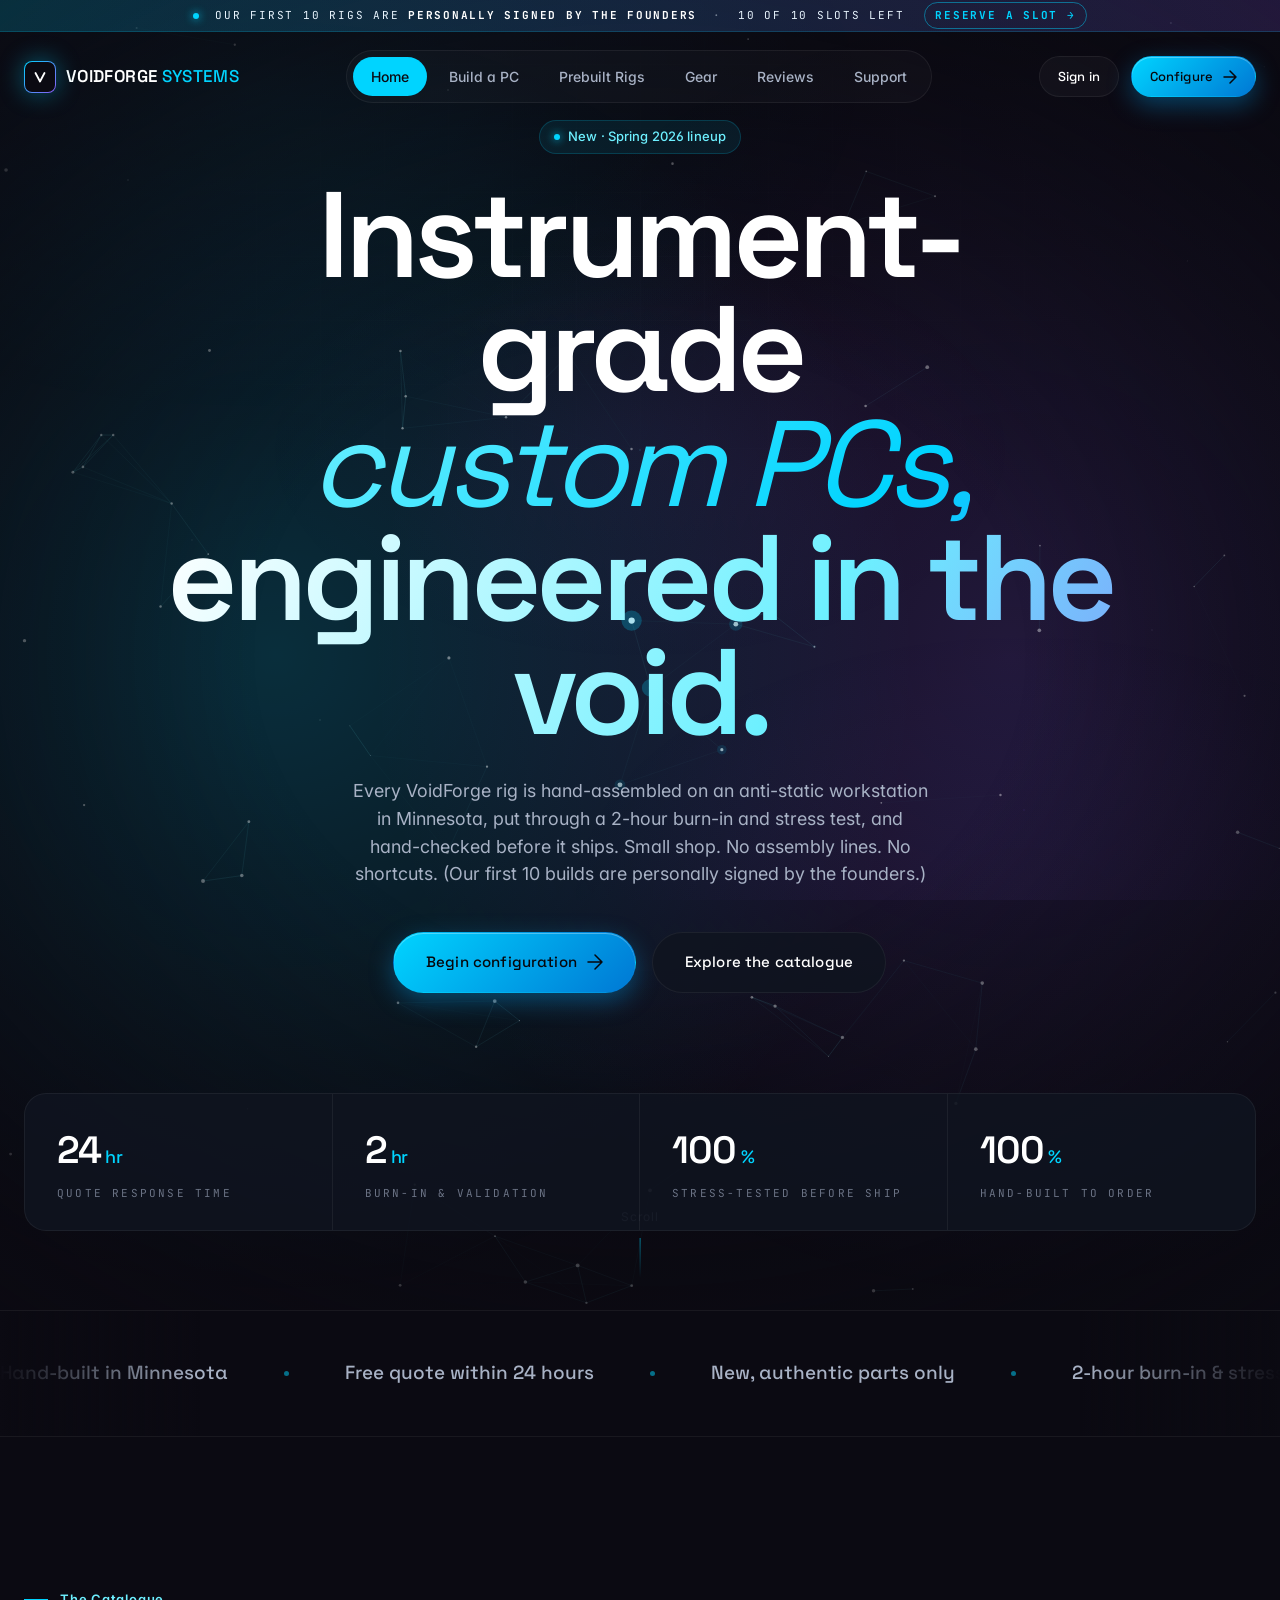
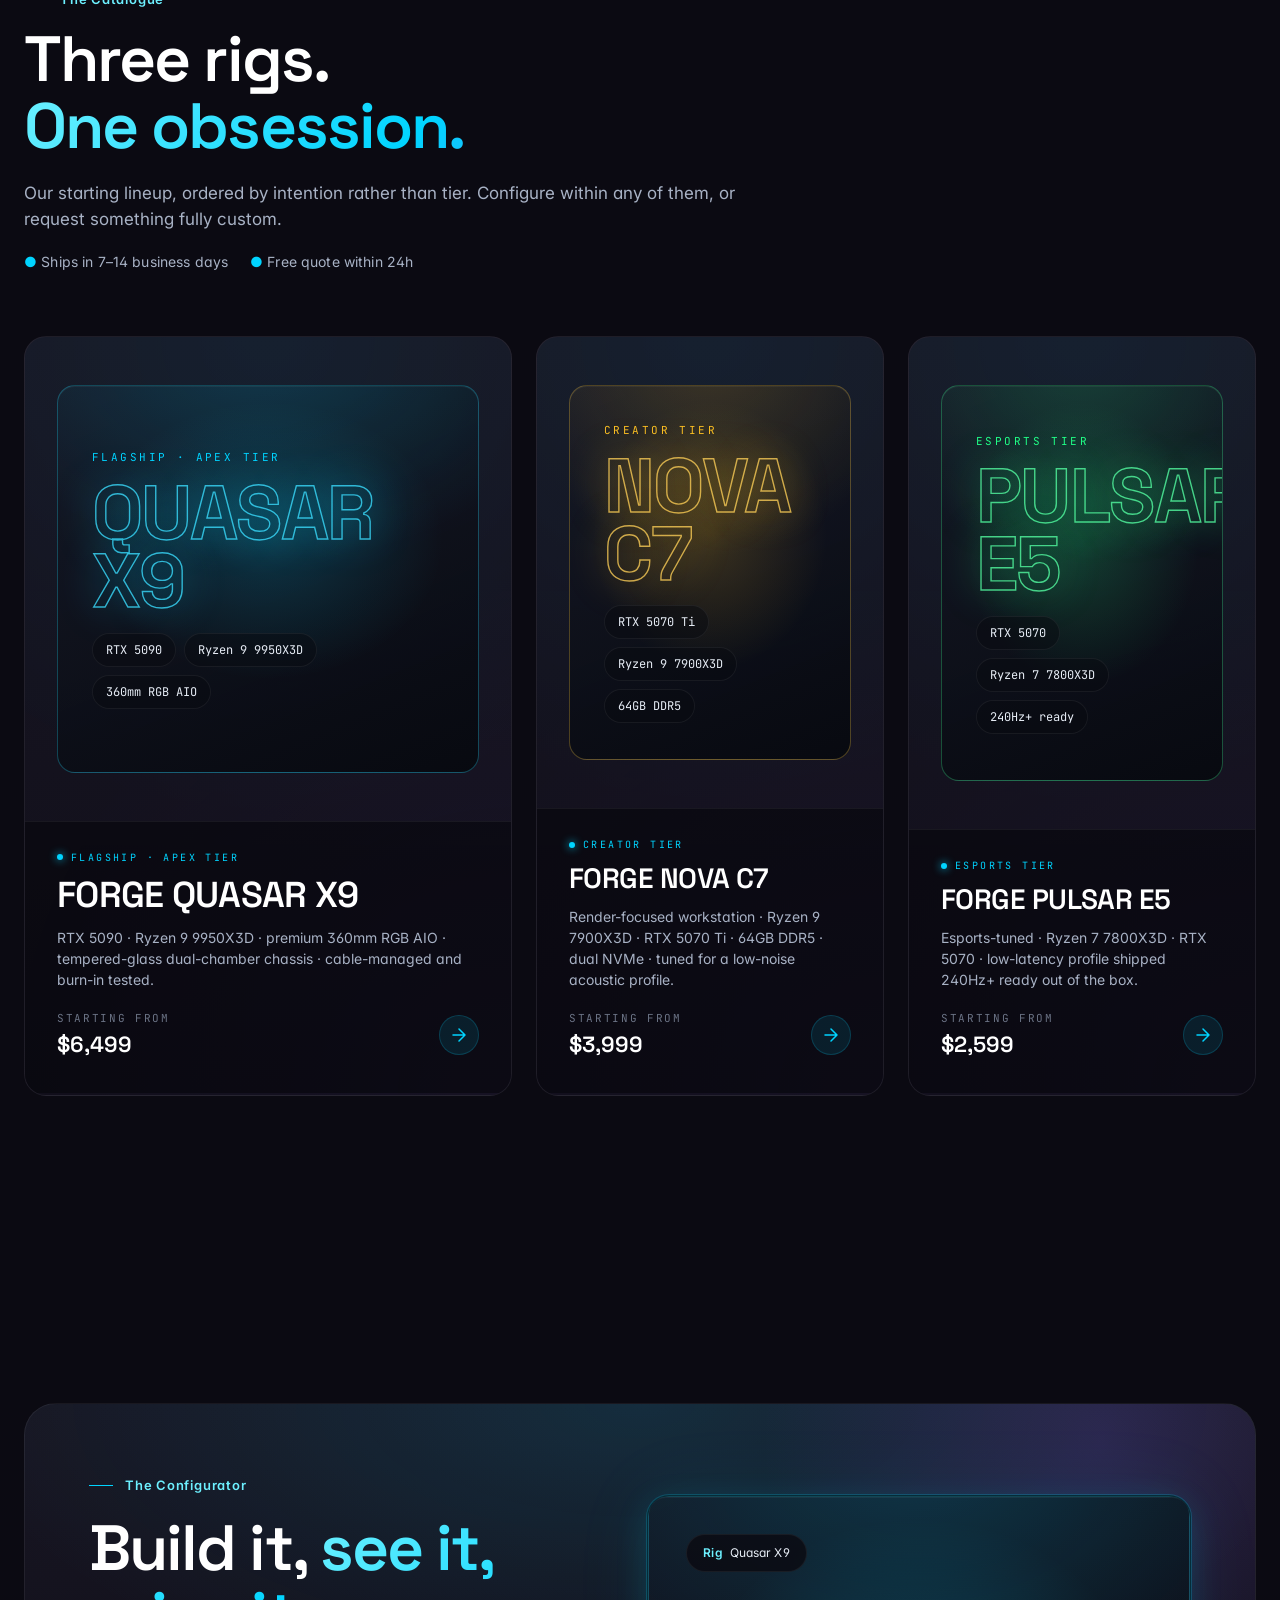
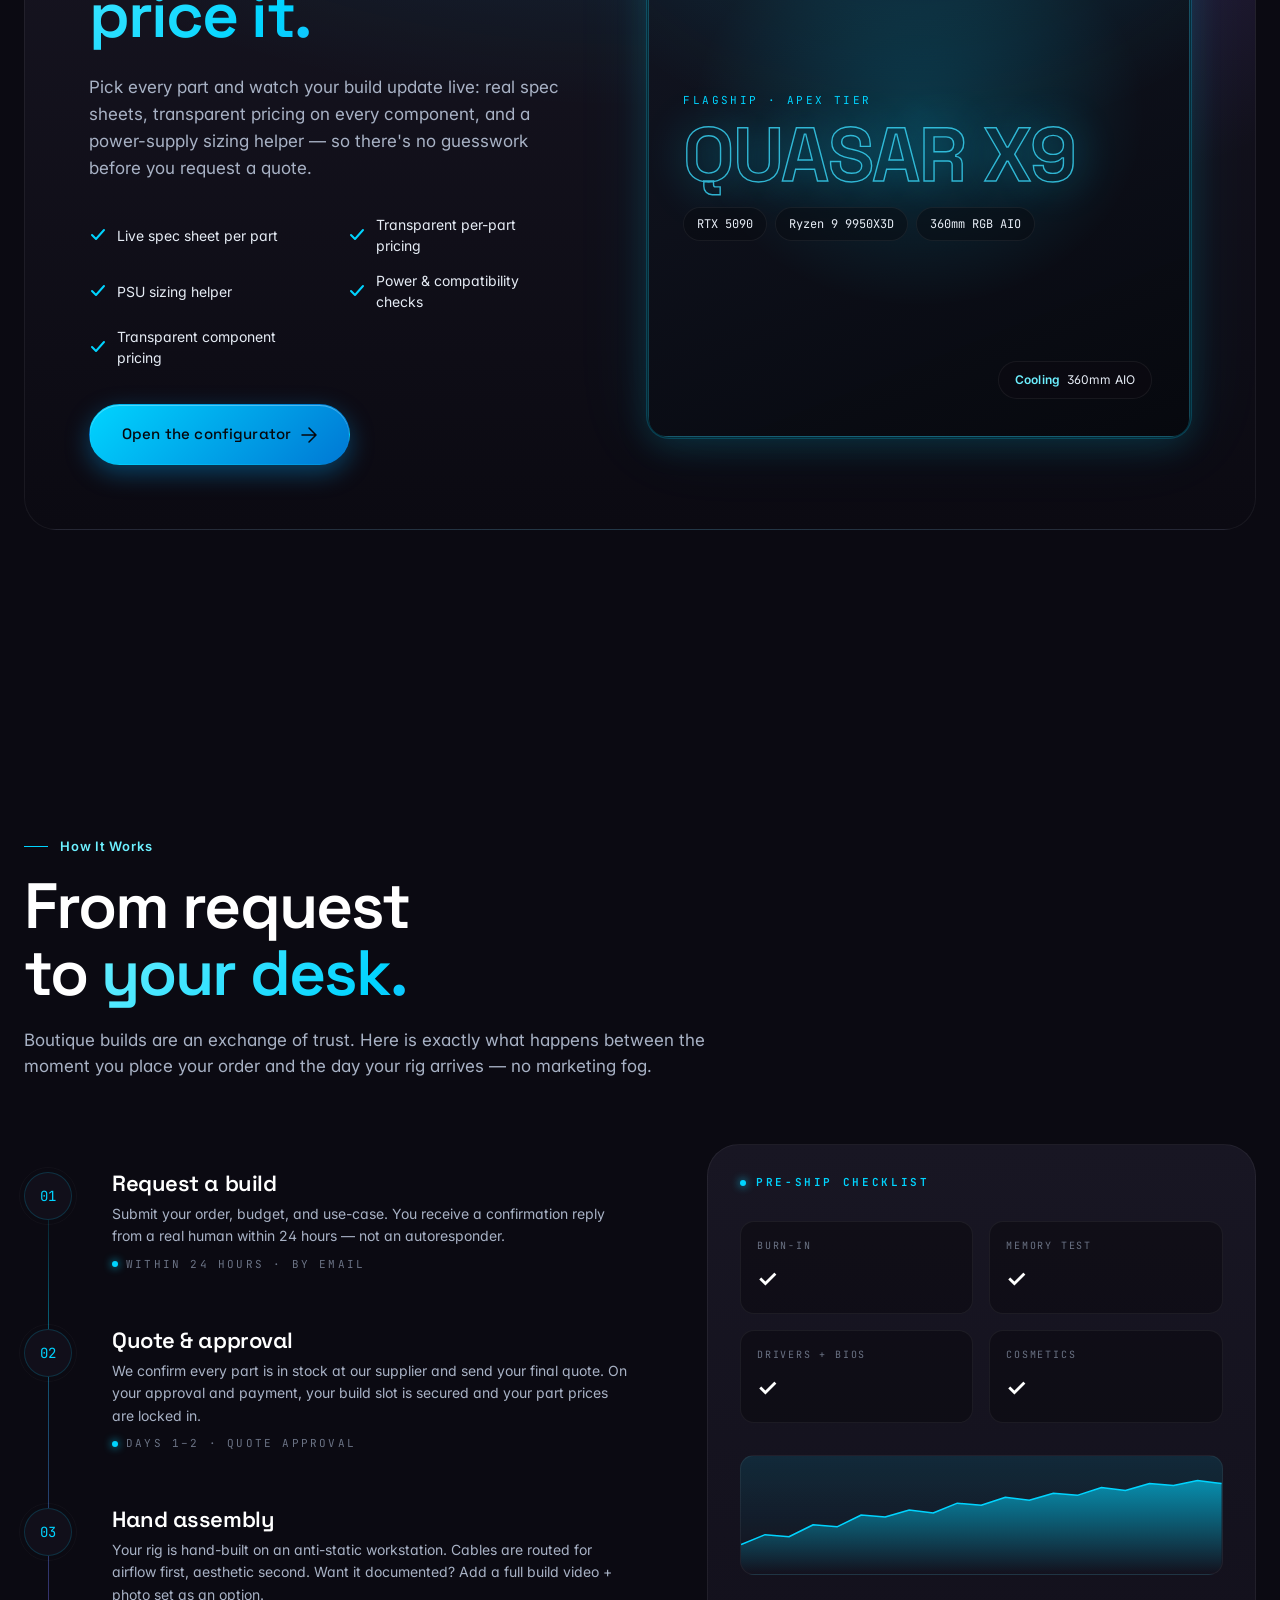
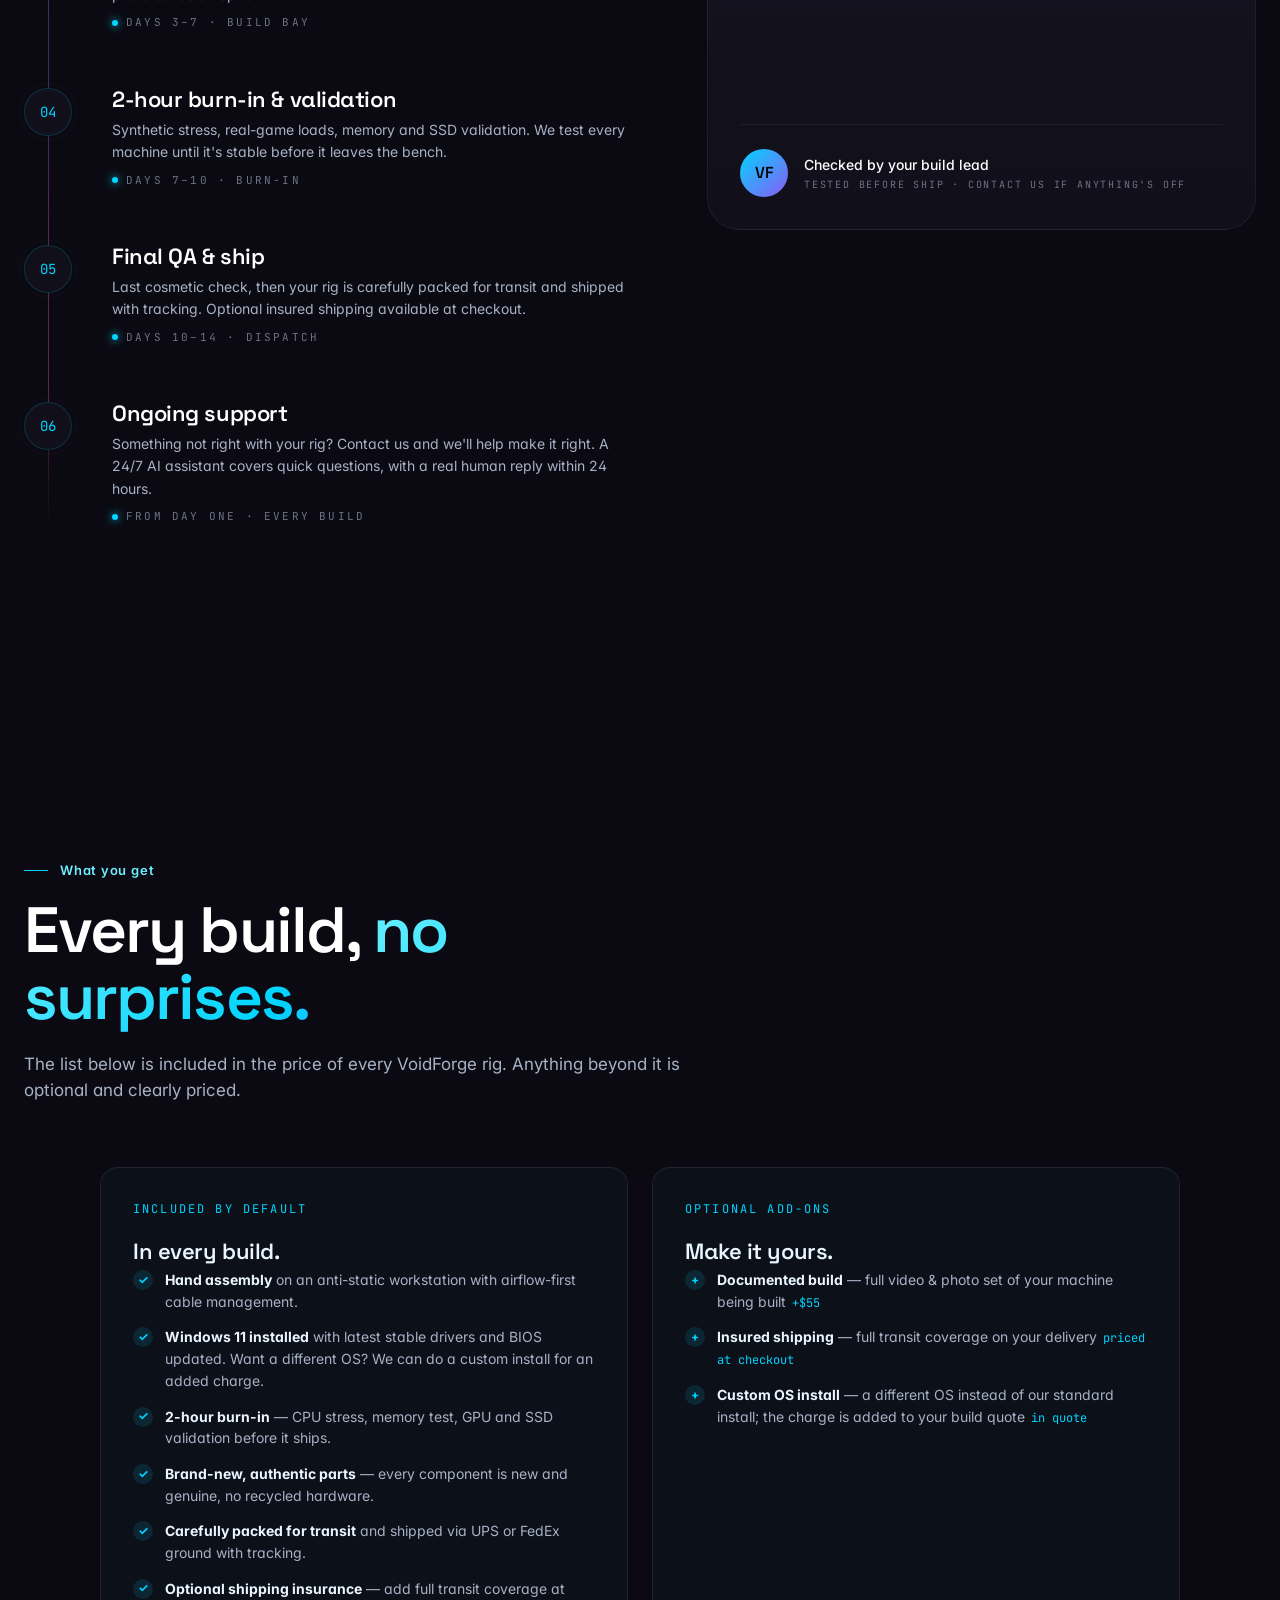
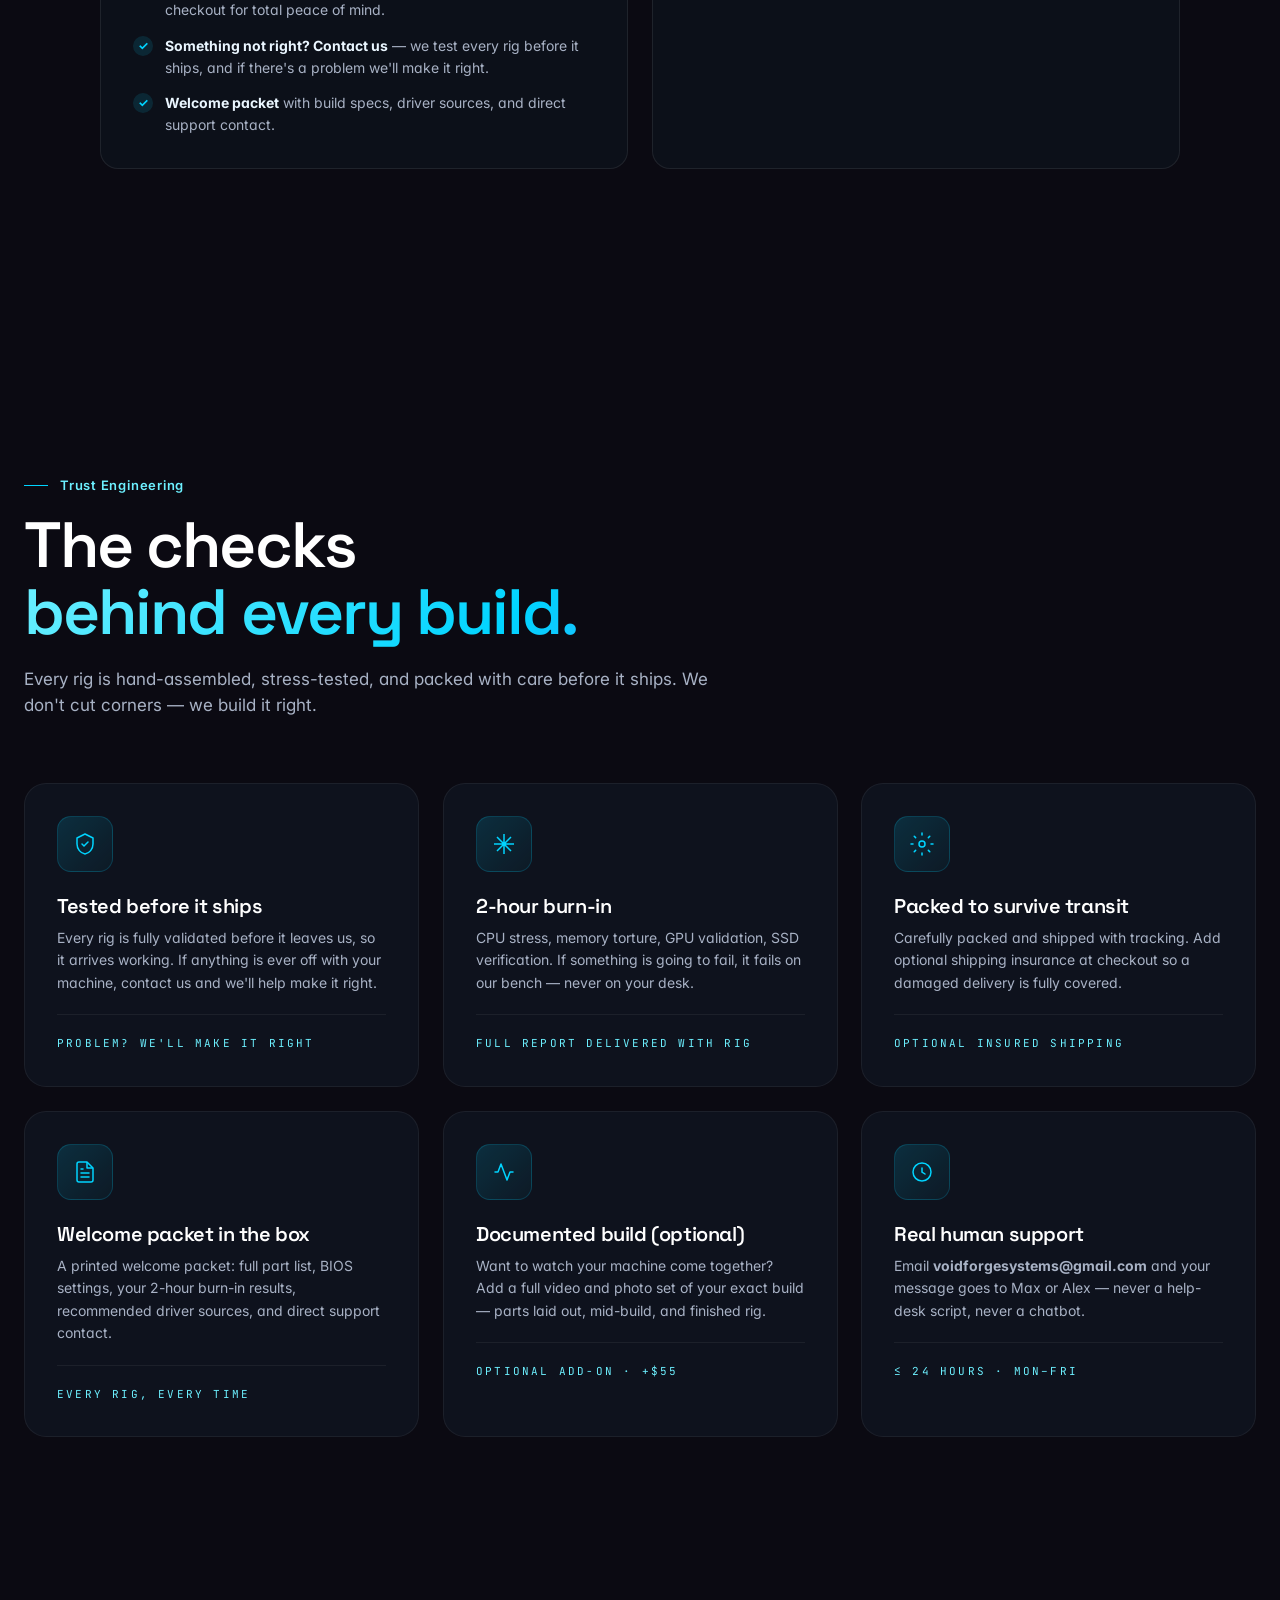
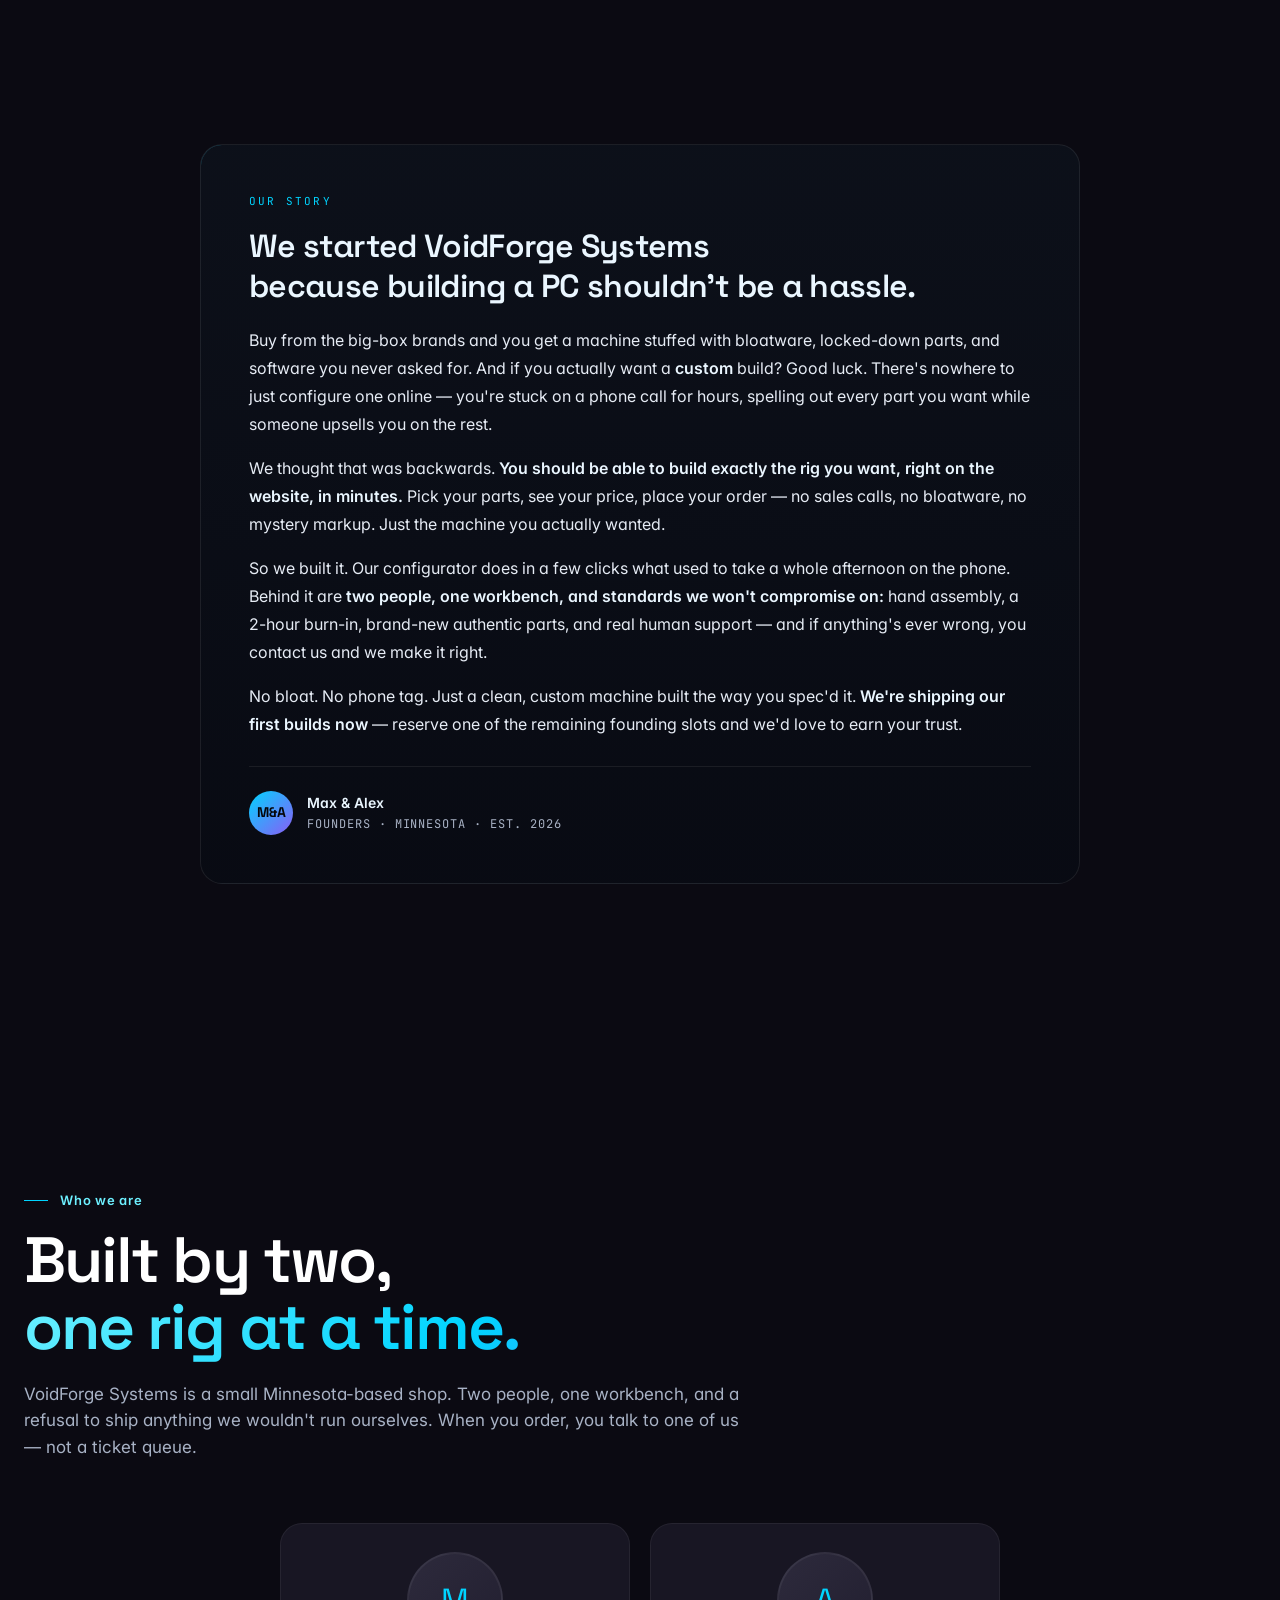
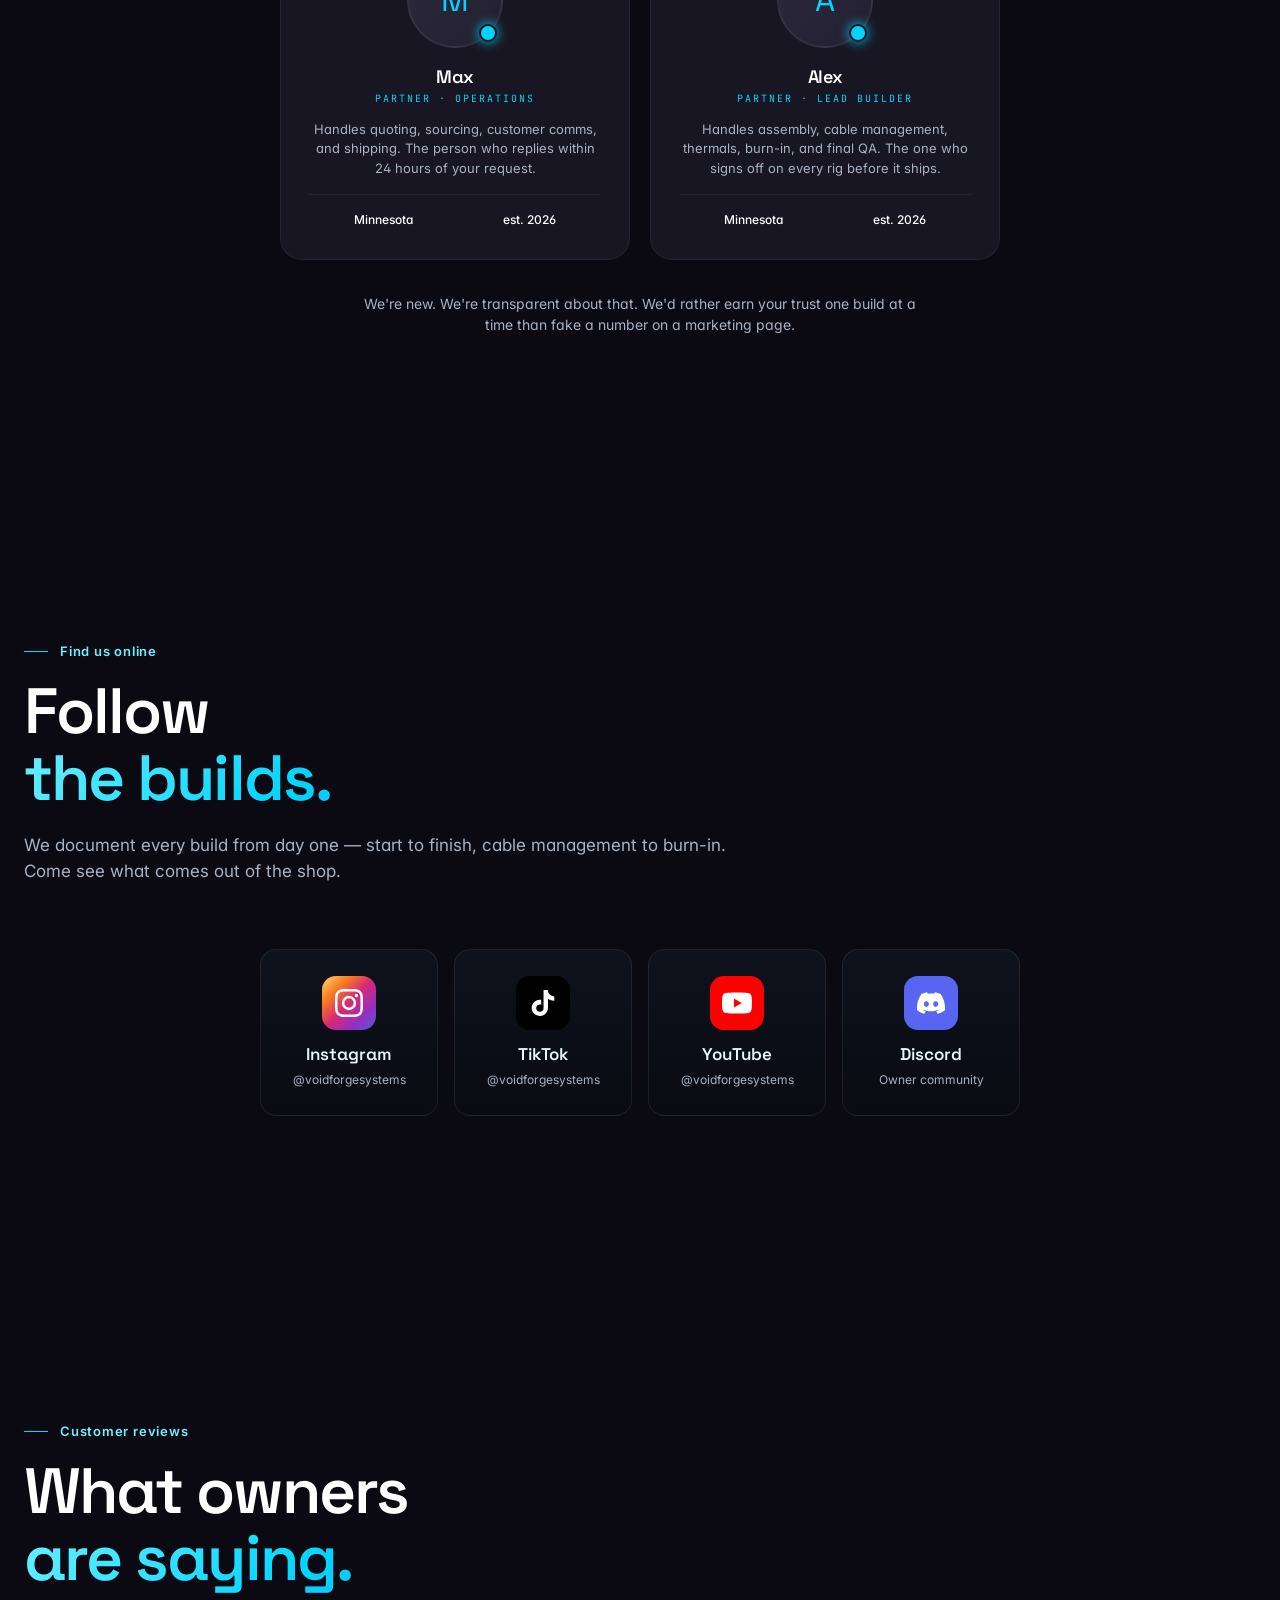
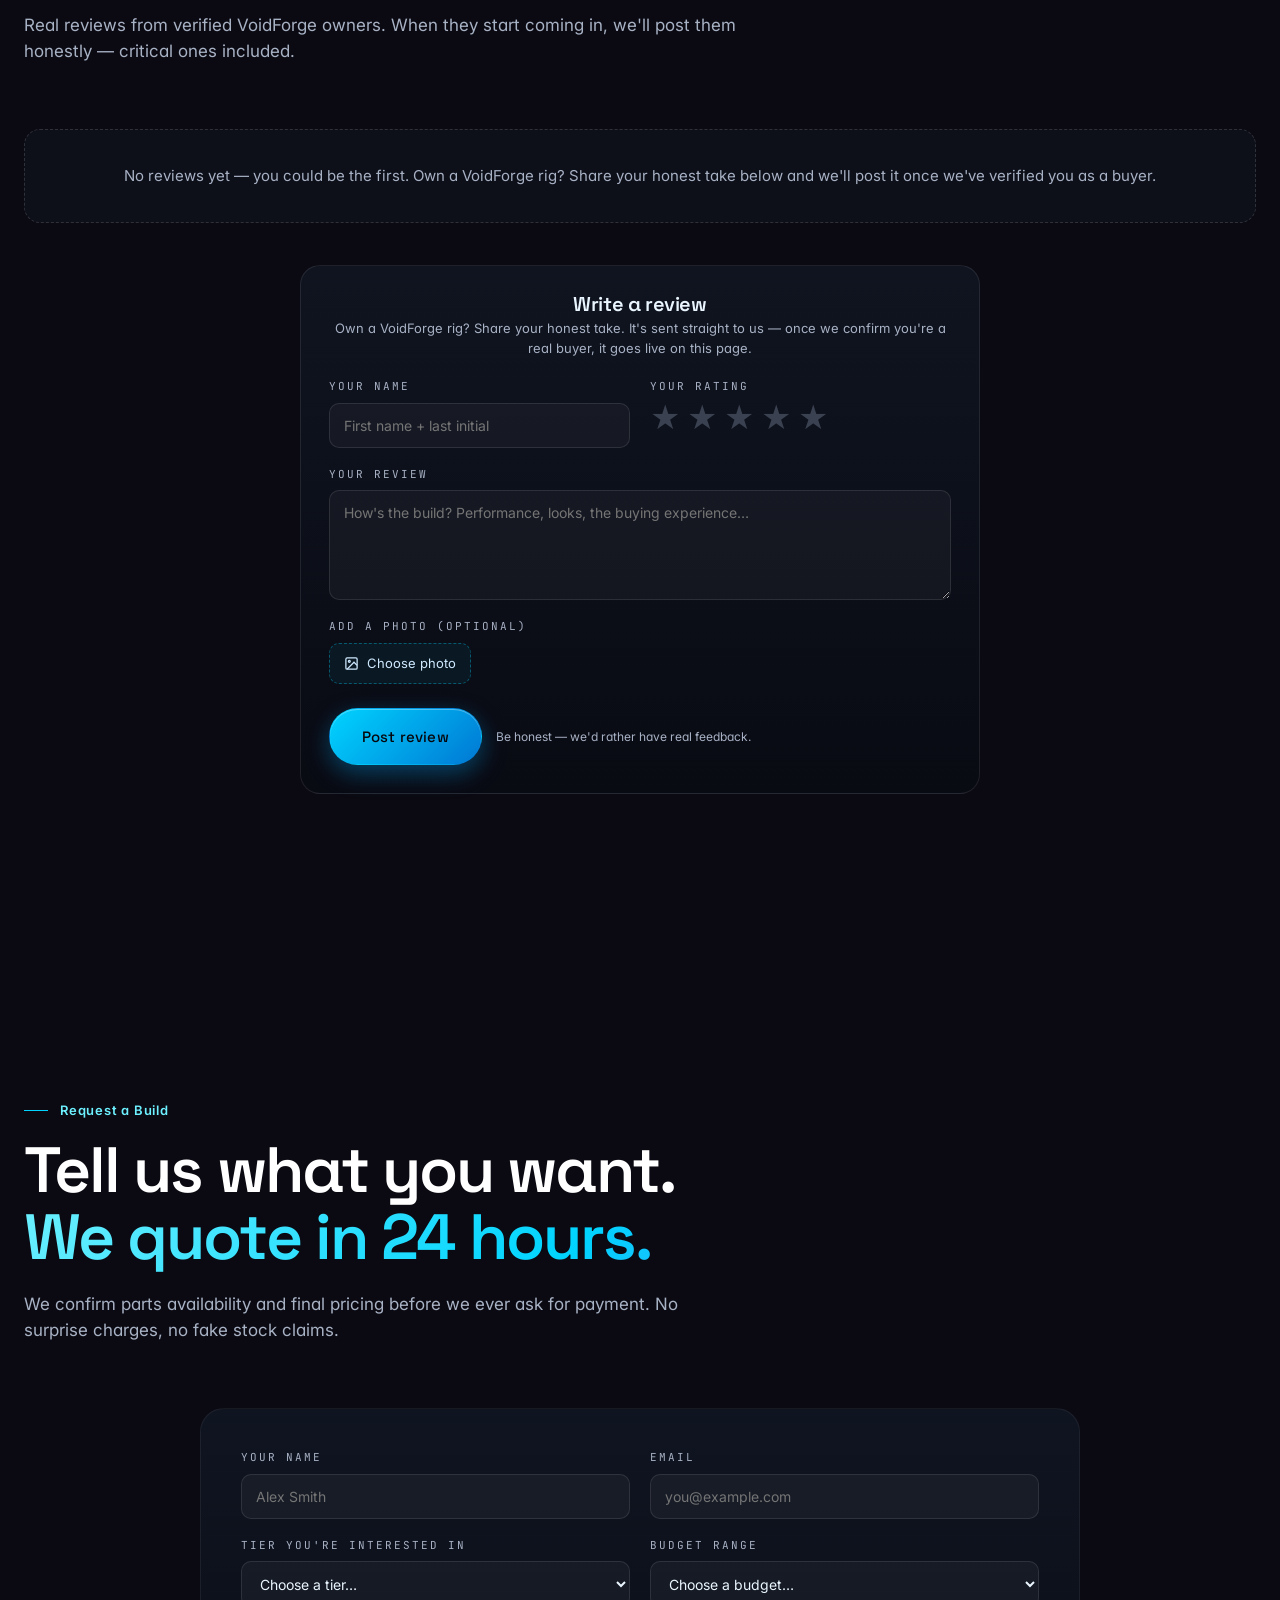
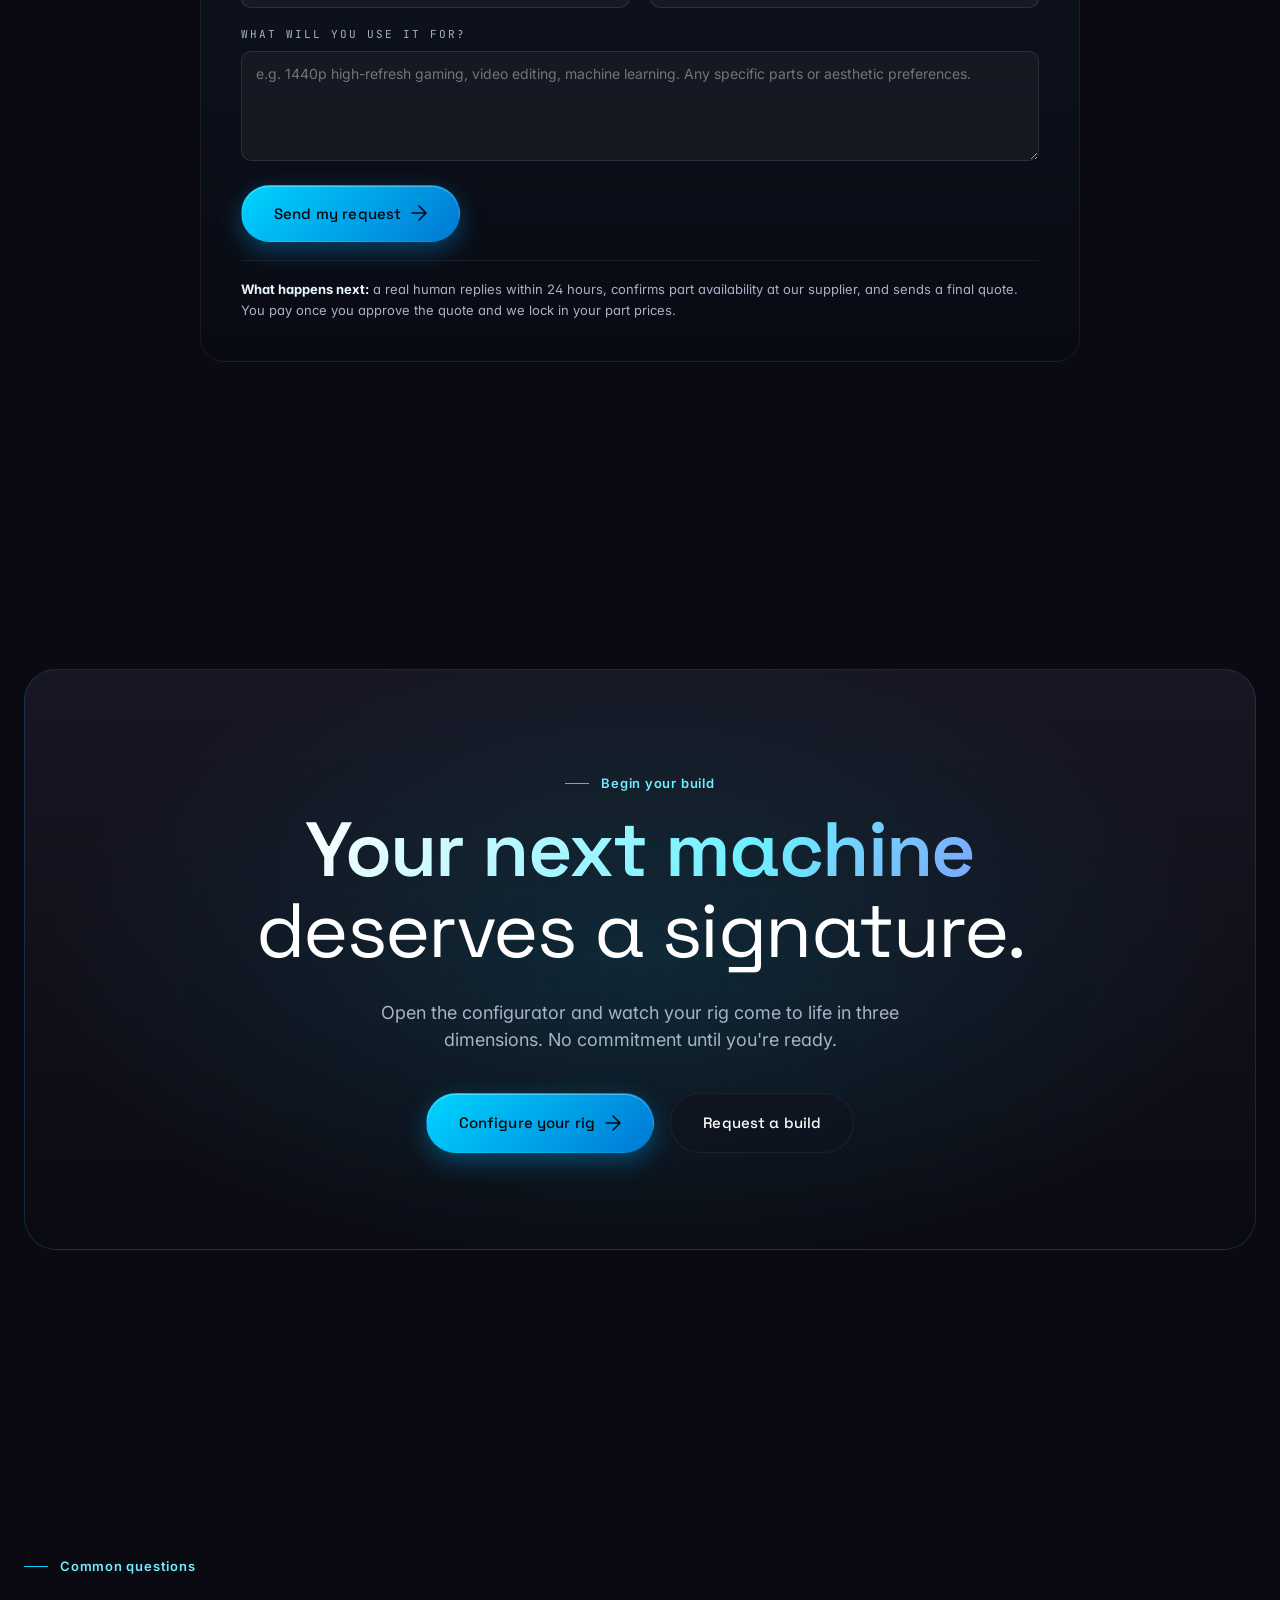
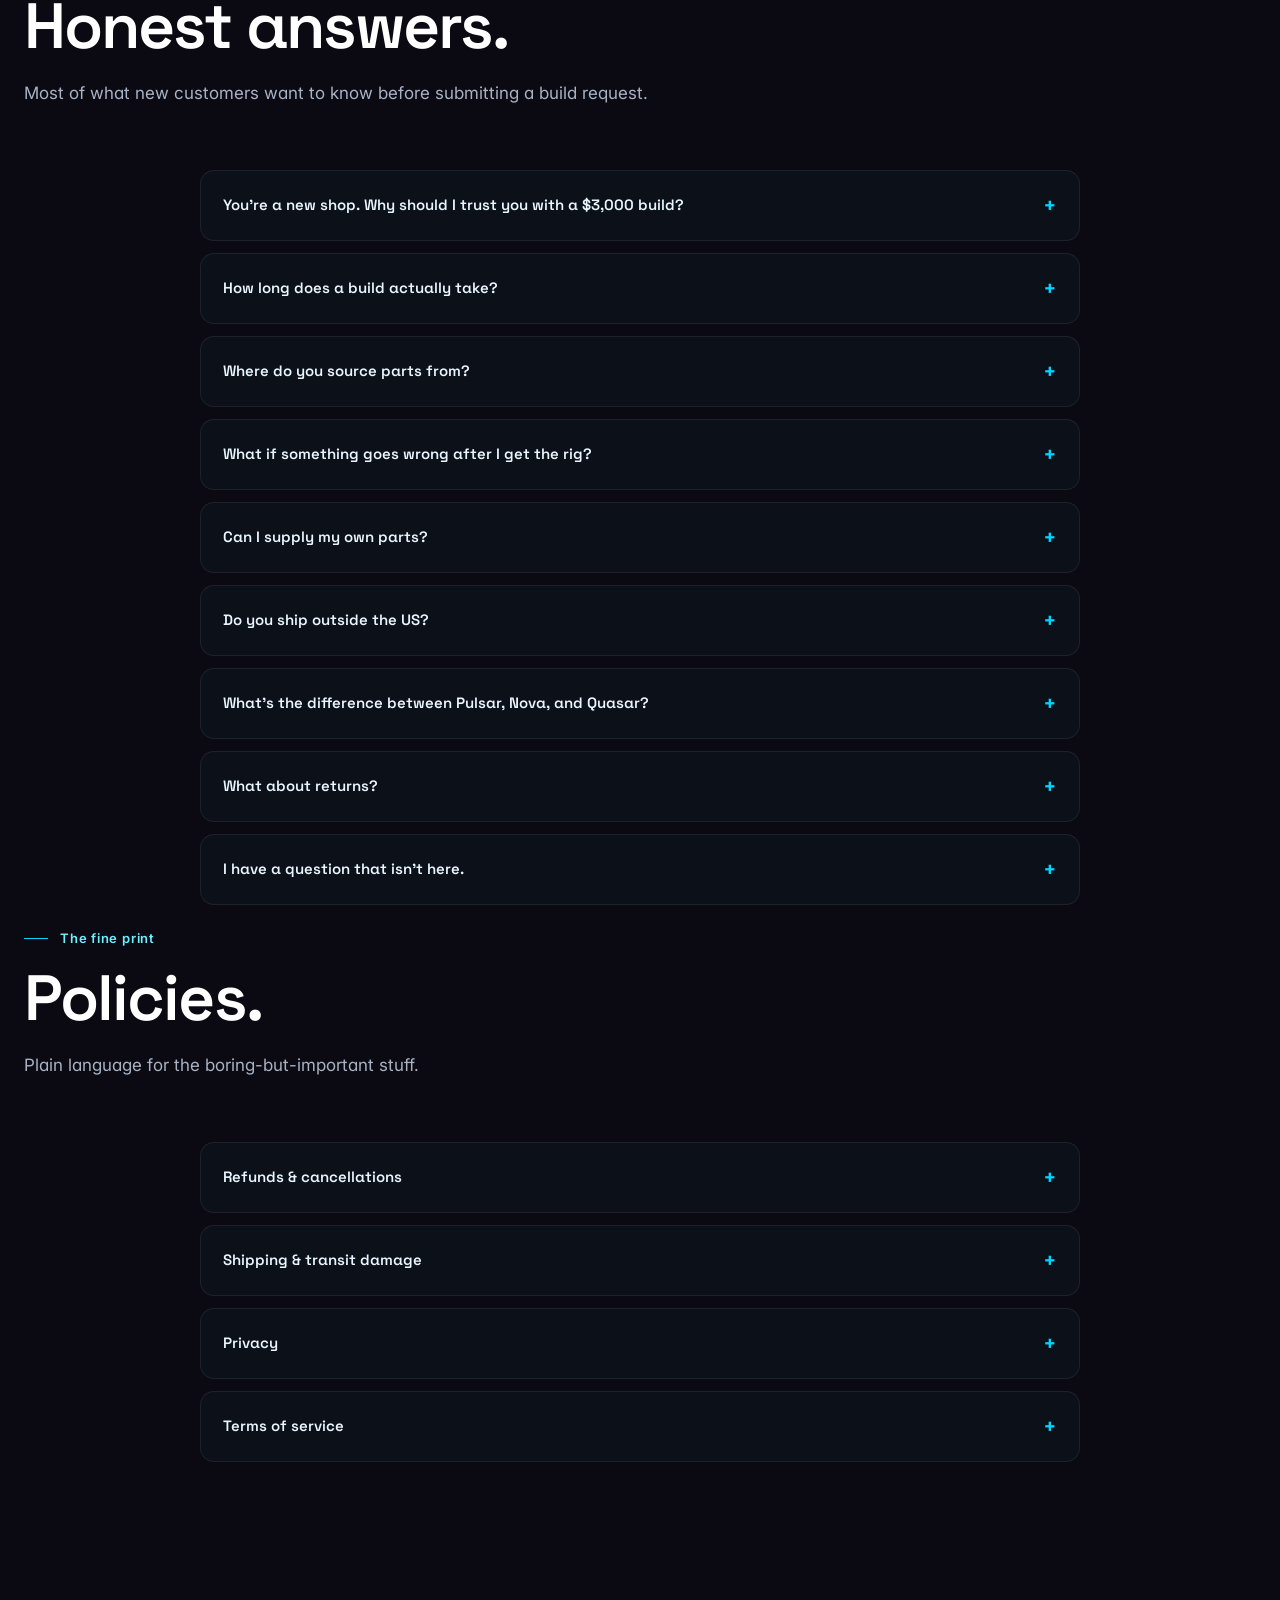
==== commit aad2ee7f: "Wire up Formspree forms, remove financing, fix rig links and trust heading" ====
--- a/index.html
+++ b/index.html
@@ -1434,7 +1434,7 @@
 </section>
 <script>
 (function(){
-  var REVIEW_FORM_ENDPOINT = "https://formspree.io/f/REPLACE_WITH_YOUR_REVIEW_FORM_ID";
+  var REVIEW_FORM_ENDPOINT = "https://formspree.io/f/meebkkzn";
   // VERIFIED reviews only. After YOU confirm someone is a real buyer, add them here and they'll show on the page.
   // Each entry: {name:"Sam T.", rating:5, text:"Their words…", verified:true, reply:"Your reply (optional) — Max"}
   // Leave the array empty until you have real, verified reviews.
@@ -1550,7 +1550,7 @@
       <div id="nf-thanks" style="display:none;padding:14px 18px;border-radius:10px;background:rgba(0,212,255,0.10);border:1px solid rgba(0,212,255,0.35);color:#eaf6ff;margin-bottom:18px;font-size:14px">
         <strong>Request received.</strong> A real human will reply within 24 hours to confirm part availability and send your quote.
       </div>
-      <form class="nf-request-form" action="https://formspree.io/f/REPLACE_WITH_YOUR_FORM_ID" method="POST">
+      <form class="nf-request-form" action="https://formspree.io/f/meebkkzn" method="POST">
         <input type="hidden" name="_subject" value="New build request — VoidForge Systems"/>
         <input type="hidden" name="_next" value="https://voidforgesystems.com/?thanks=1"/>
         <div class="nf-form-grid">
@@ -1830,7 +1830,7 @@
   <div class="nf-newsletter-inner fade-up">
     <h3>Be one of our first 10 builds.</h3>
     <p>Our first 10 builds are personally signed by the founders. Drop your email and we'll save you one of the first slots.</p>
-    <form class="nf-newsletter-form" action="https://formspree.io/f/REPLACE_WITH_YOUR_NEWSLETTER_FORM_ID" method="POST">
+    <form class="nf-newsletter-form" action="https://formspree.io/f/meebkkzn" method="POST">
       <input type="email" name="email" required placeholder="you@example.com"/>
       <input type="hidden" name="_subject" value="VoidForge Systems waitlist signup"/>
       <button type="submit">Join the waitlist</button>
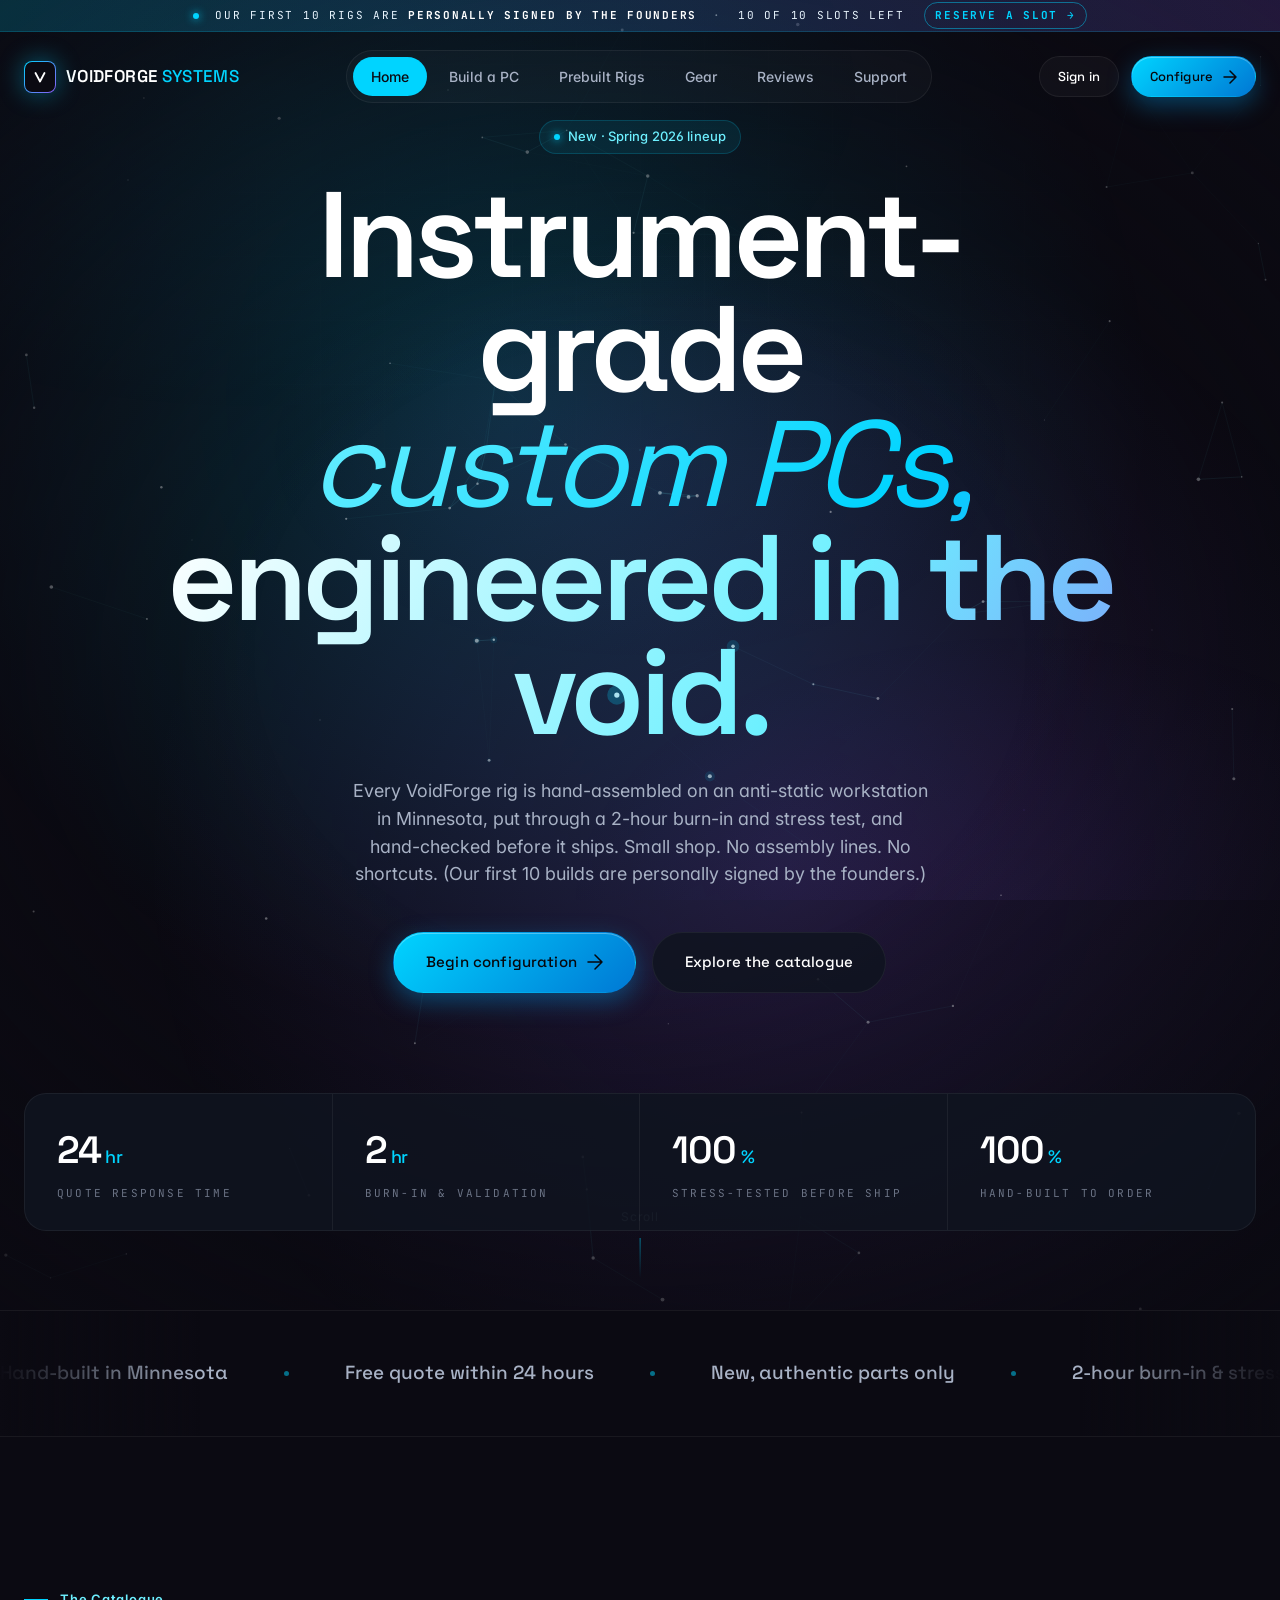
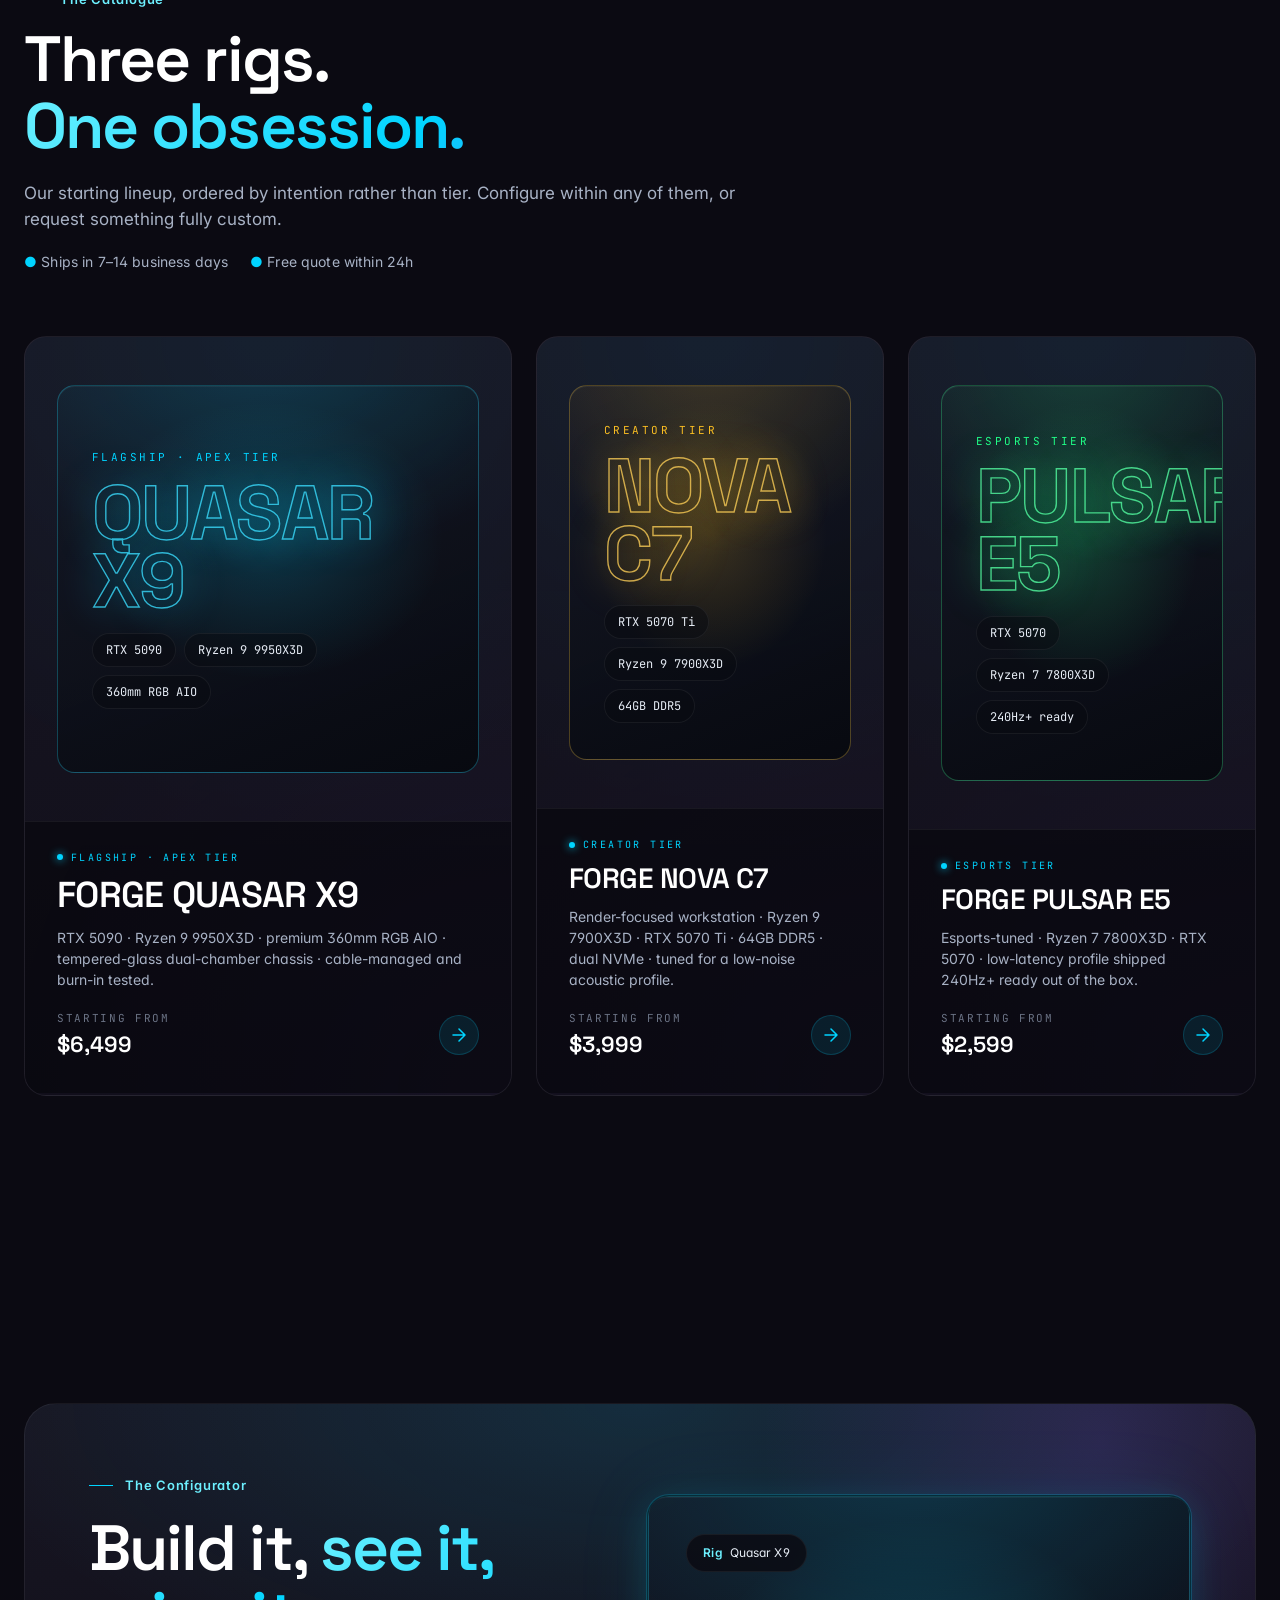
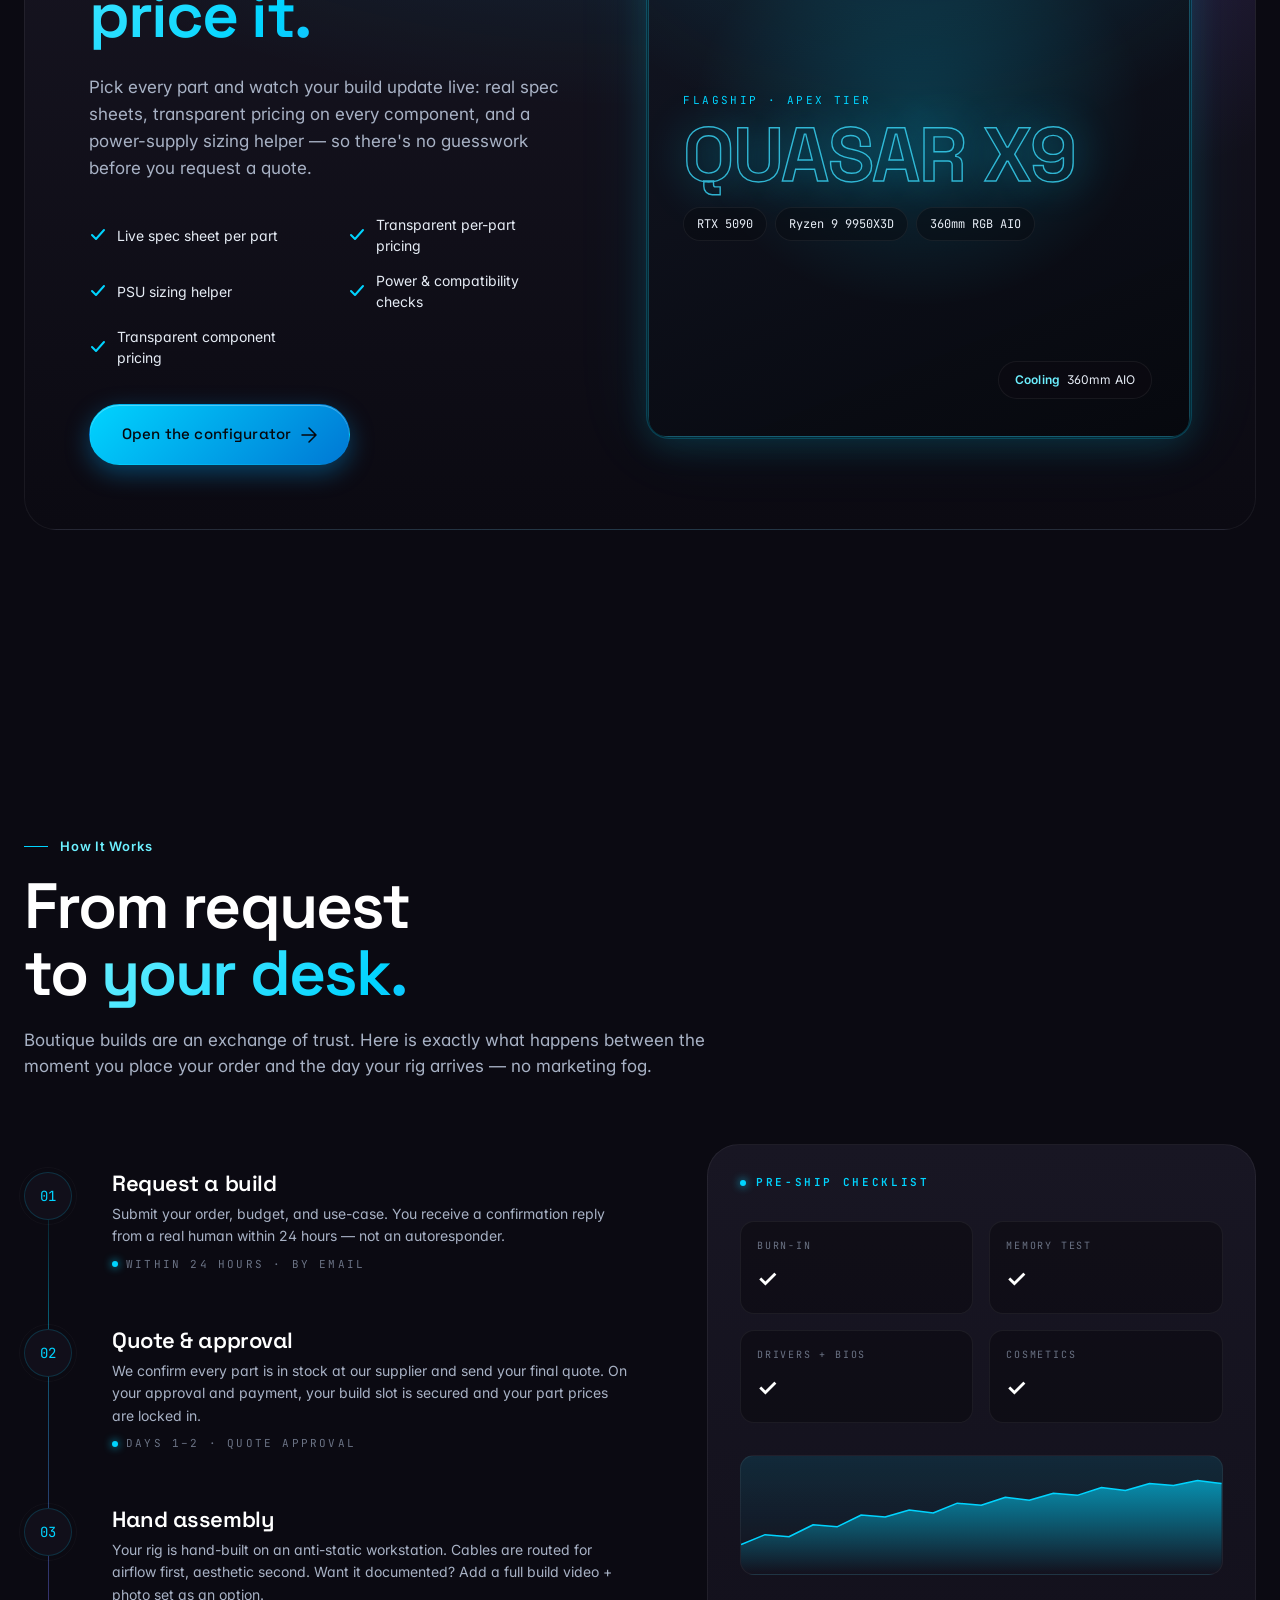
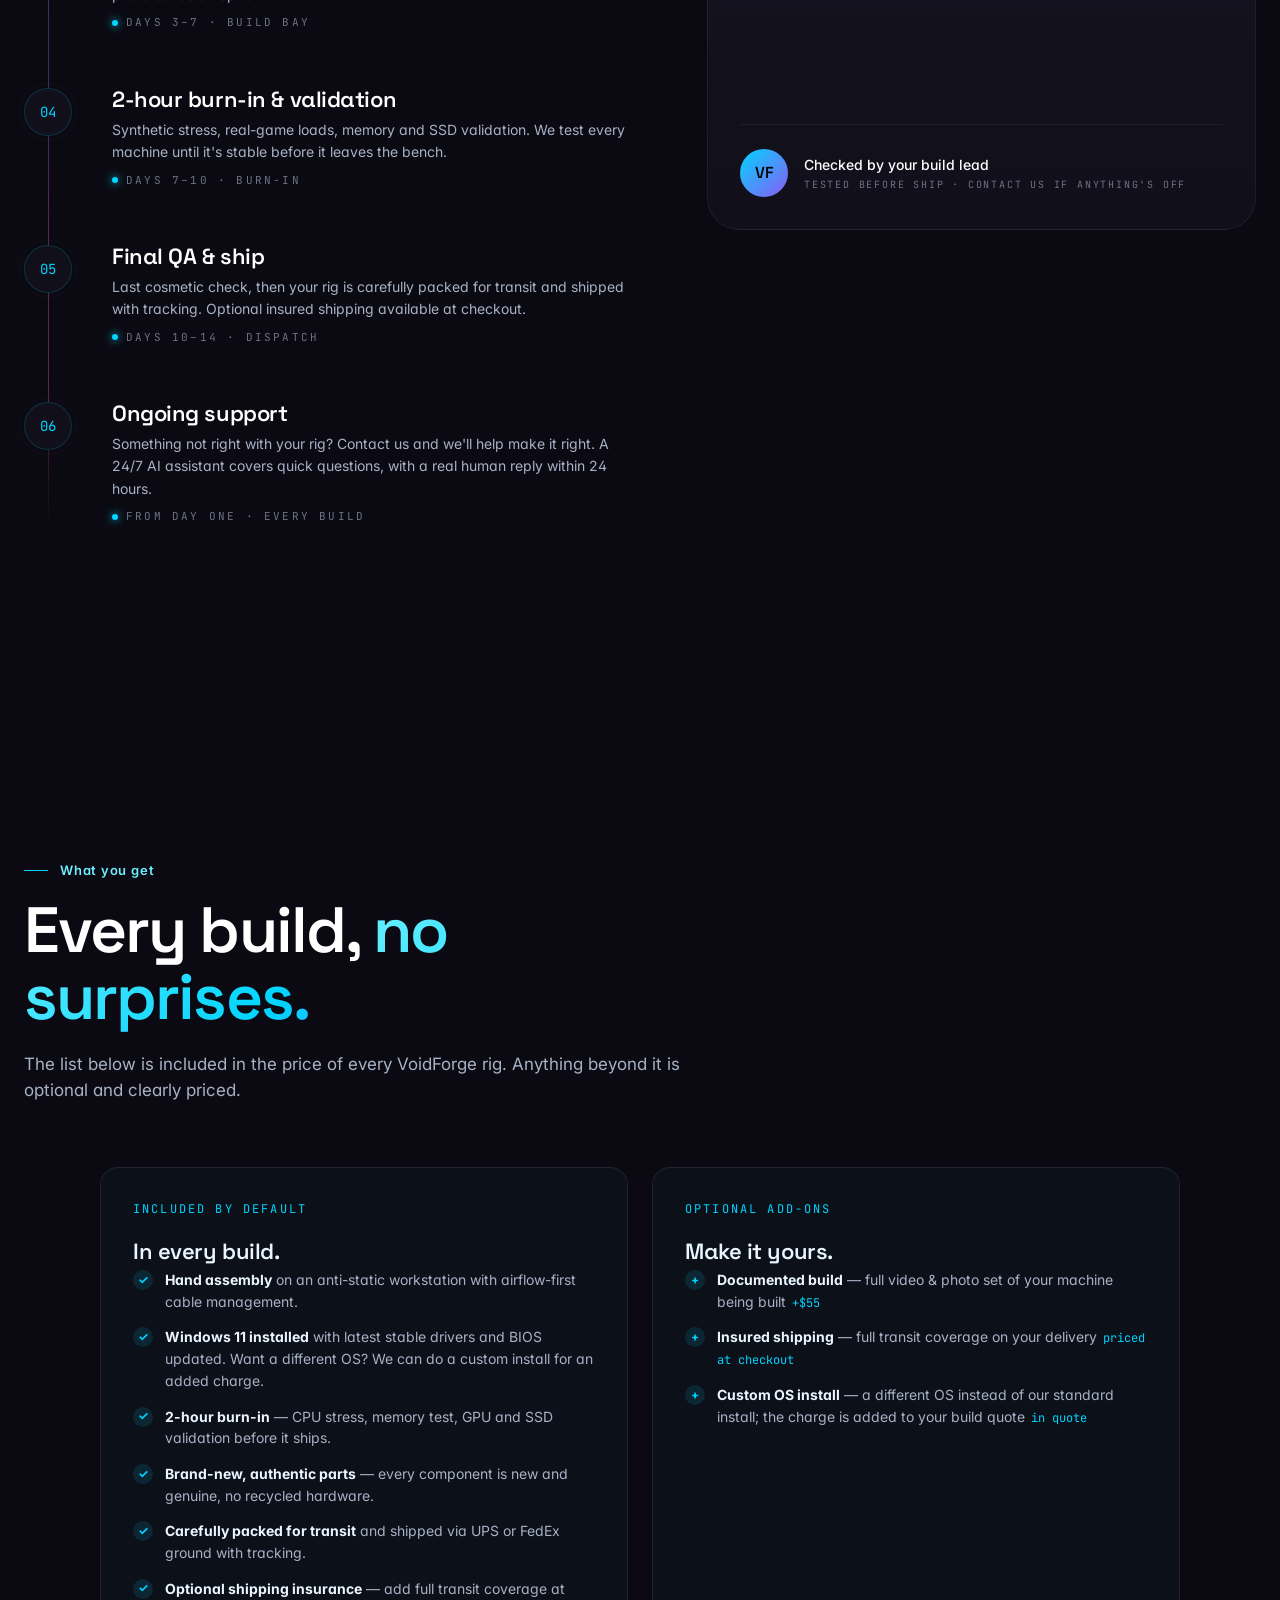
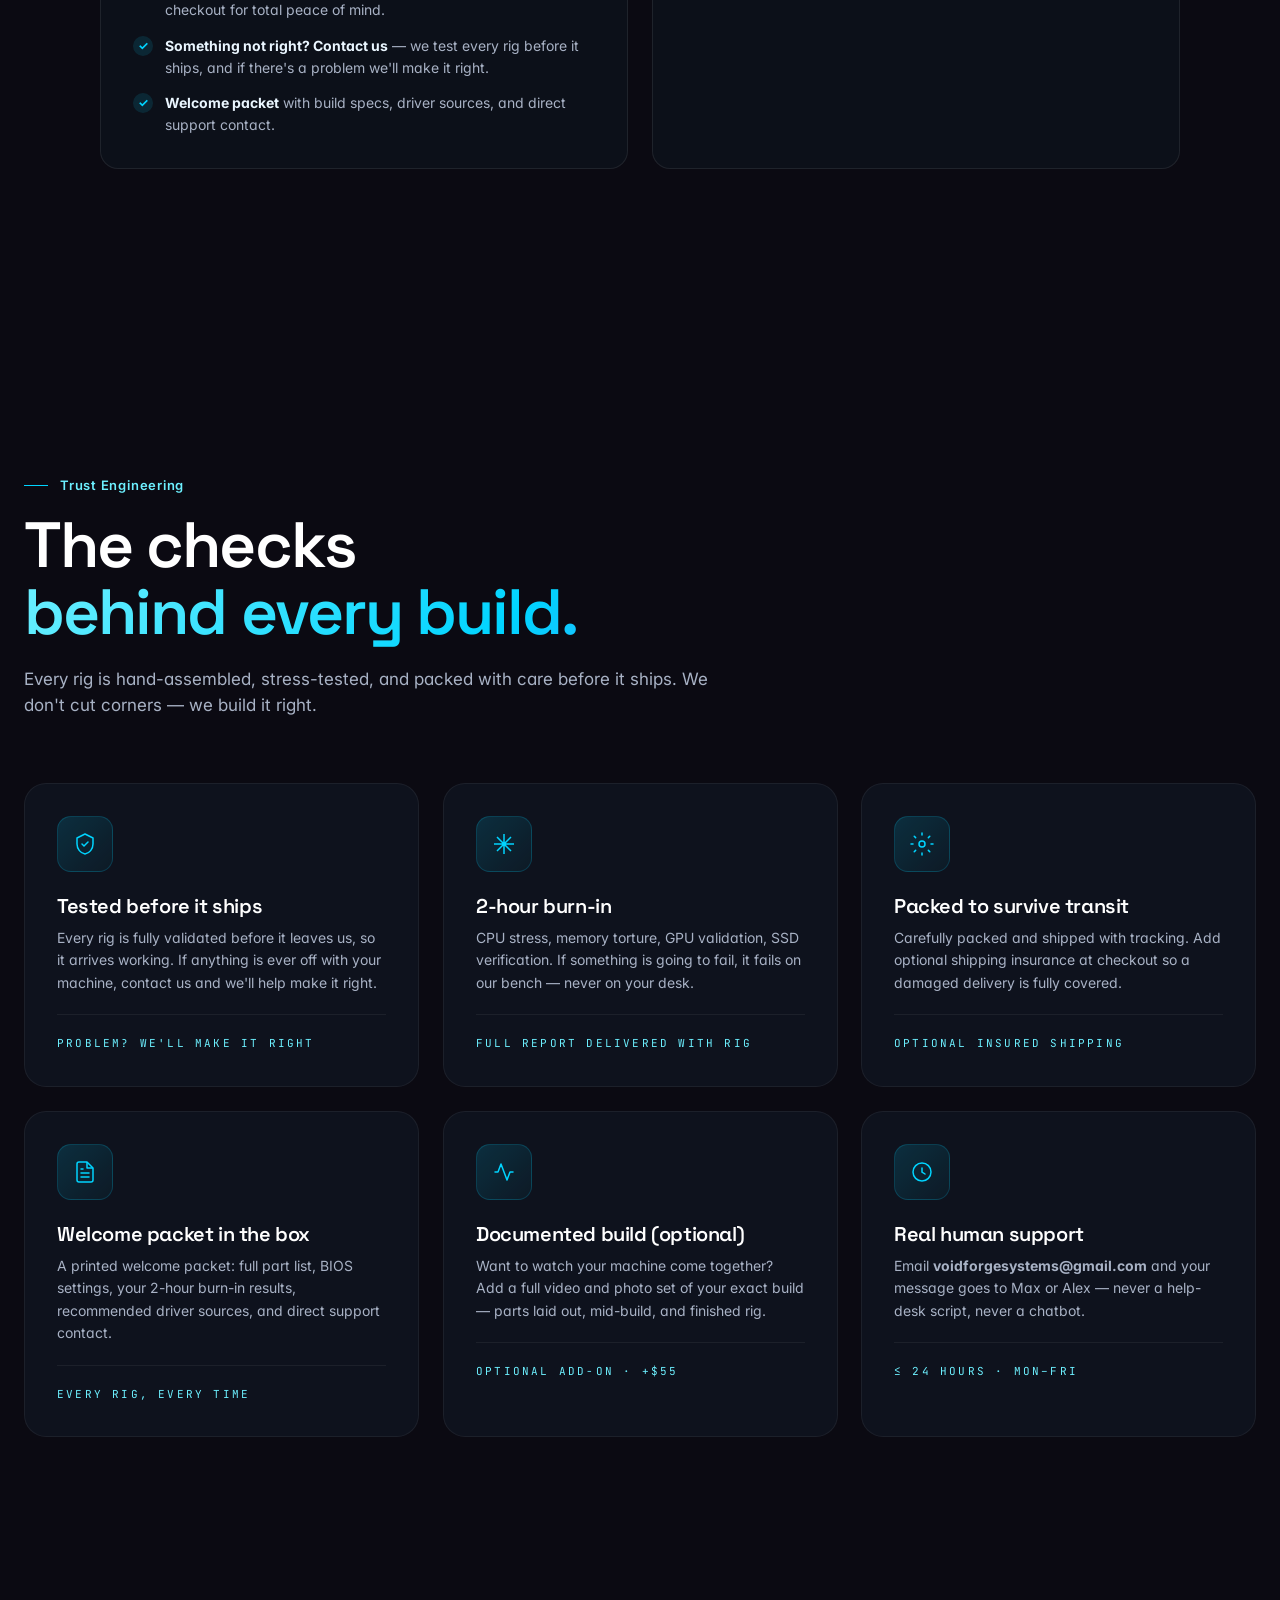
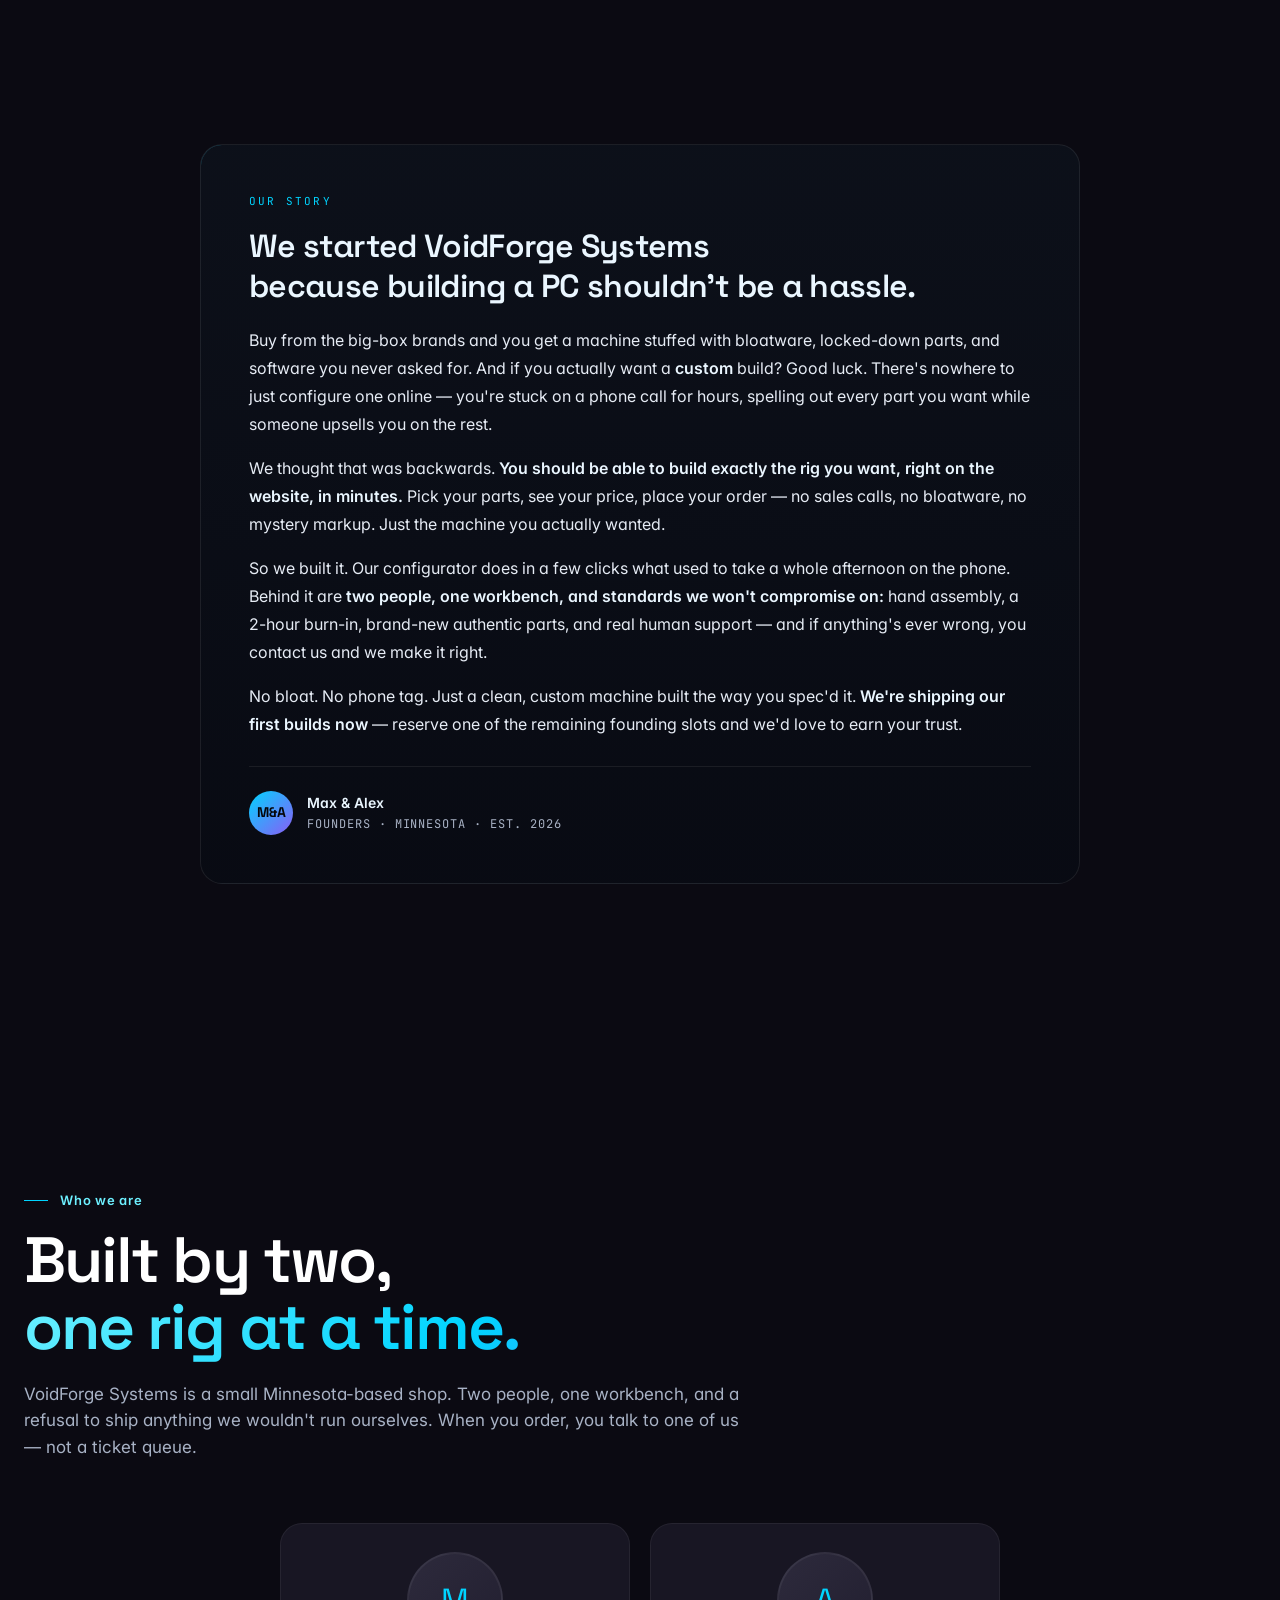
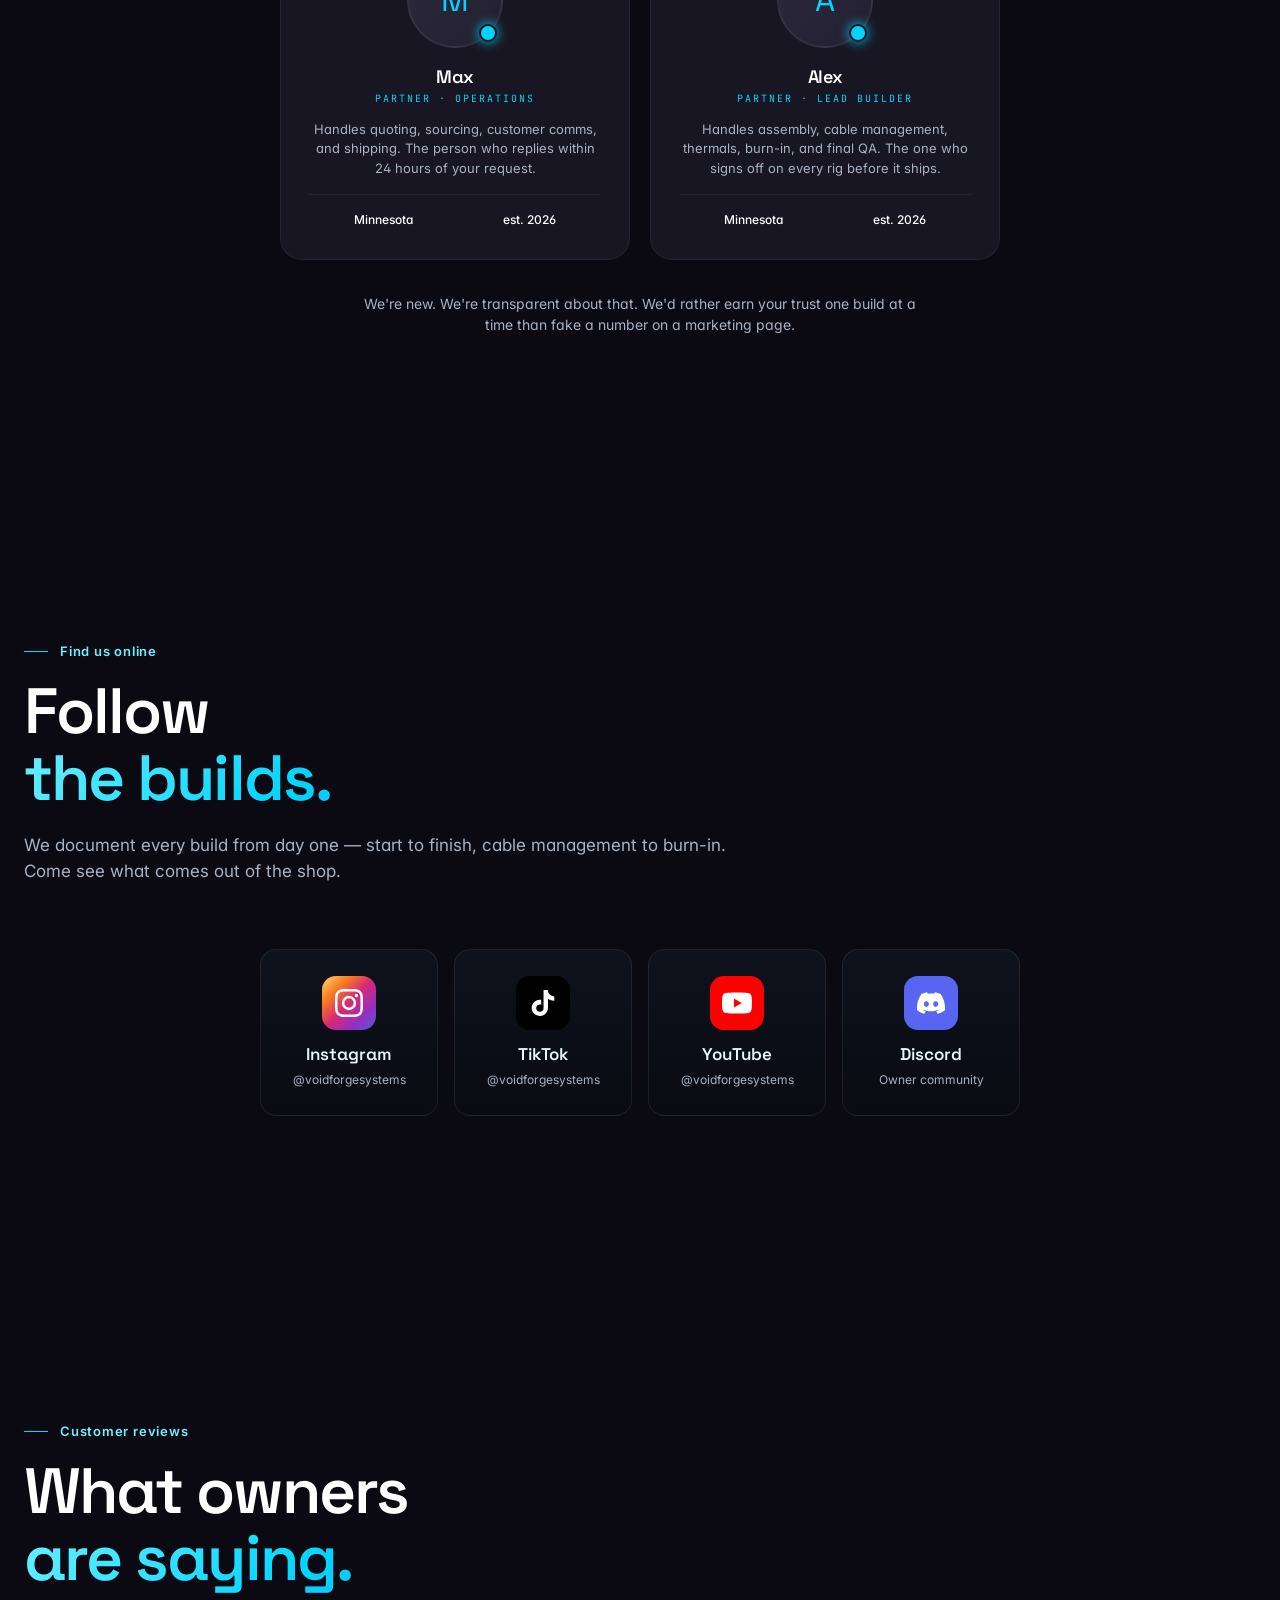
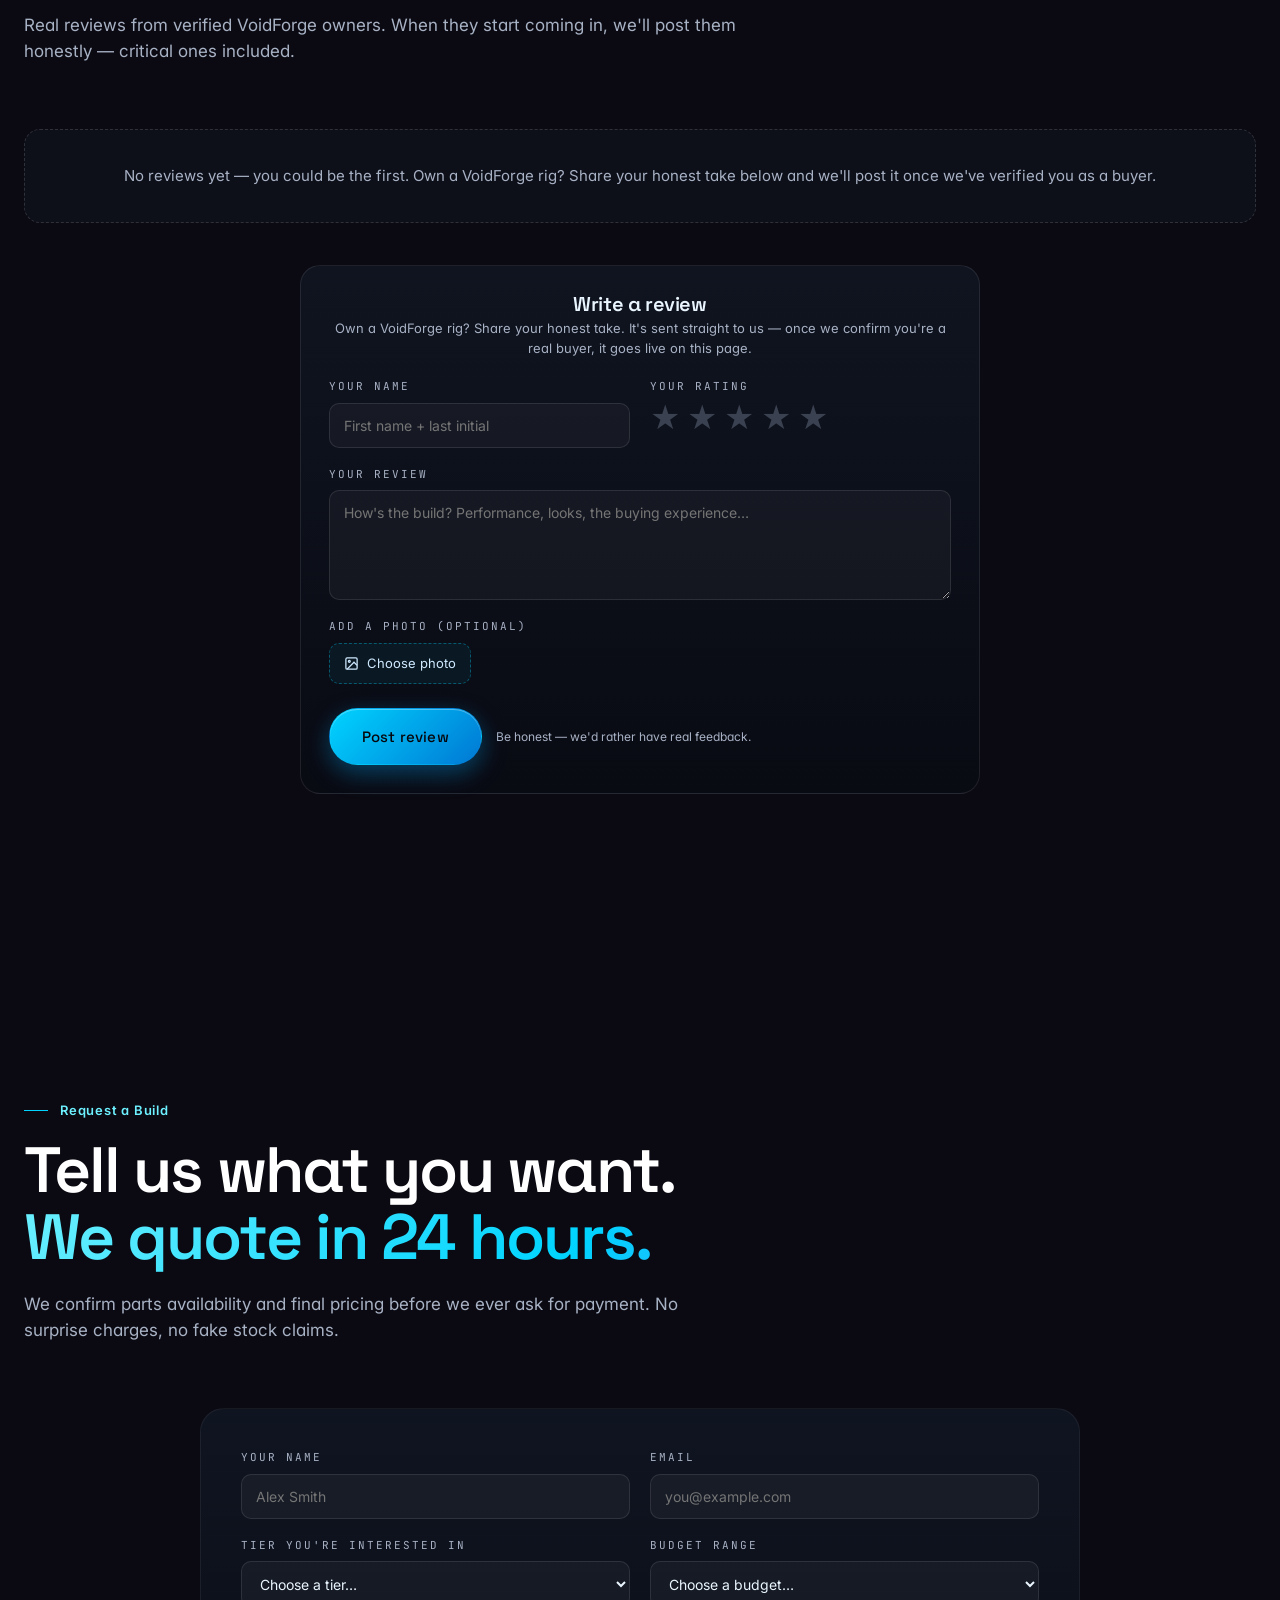
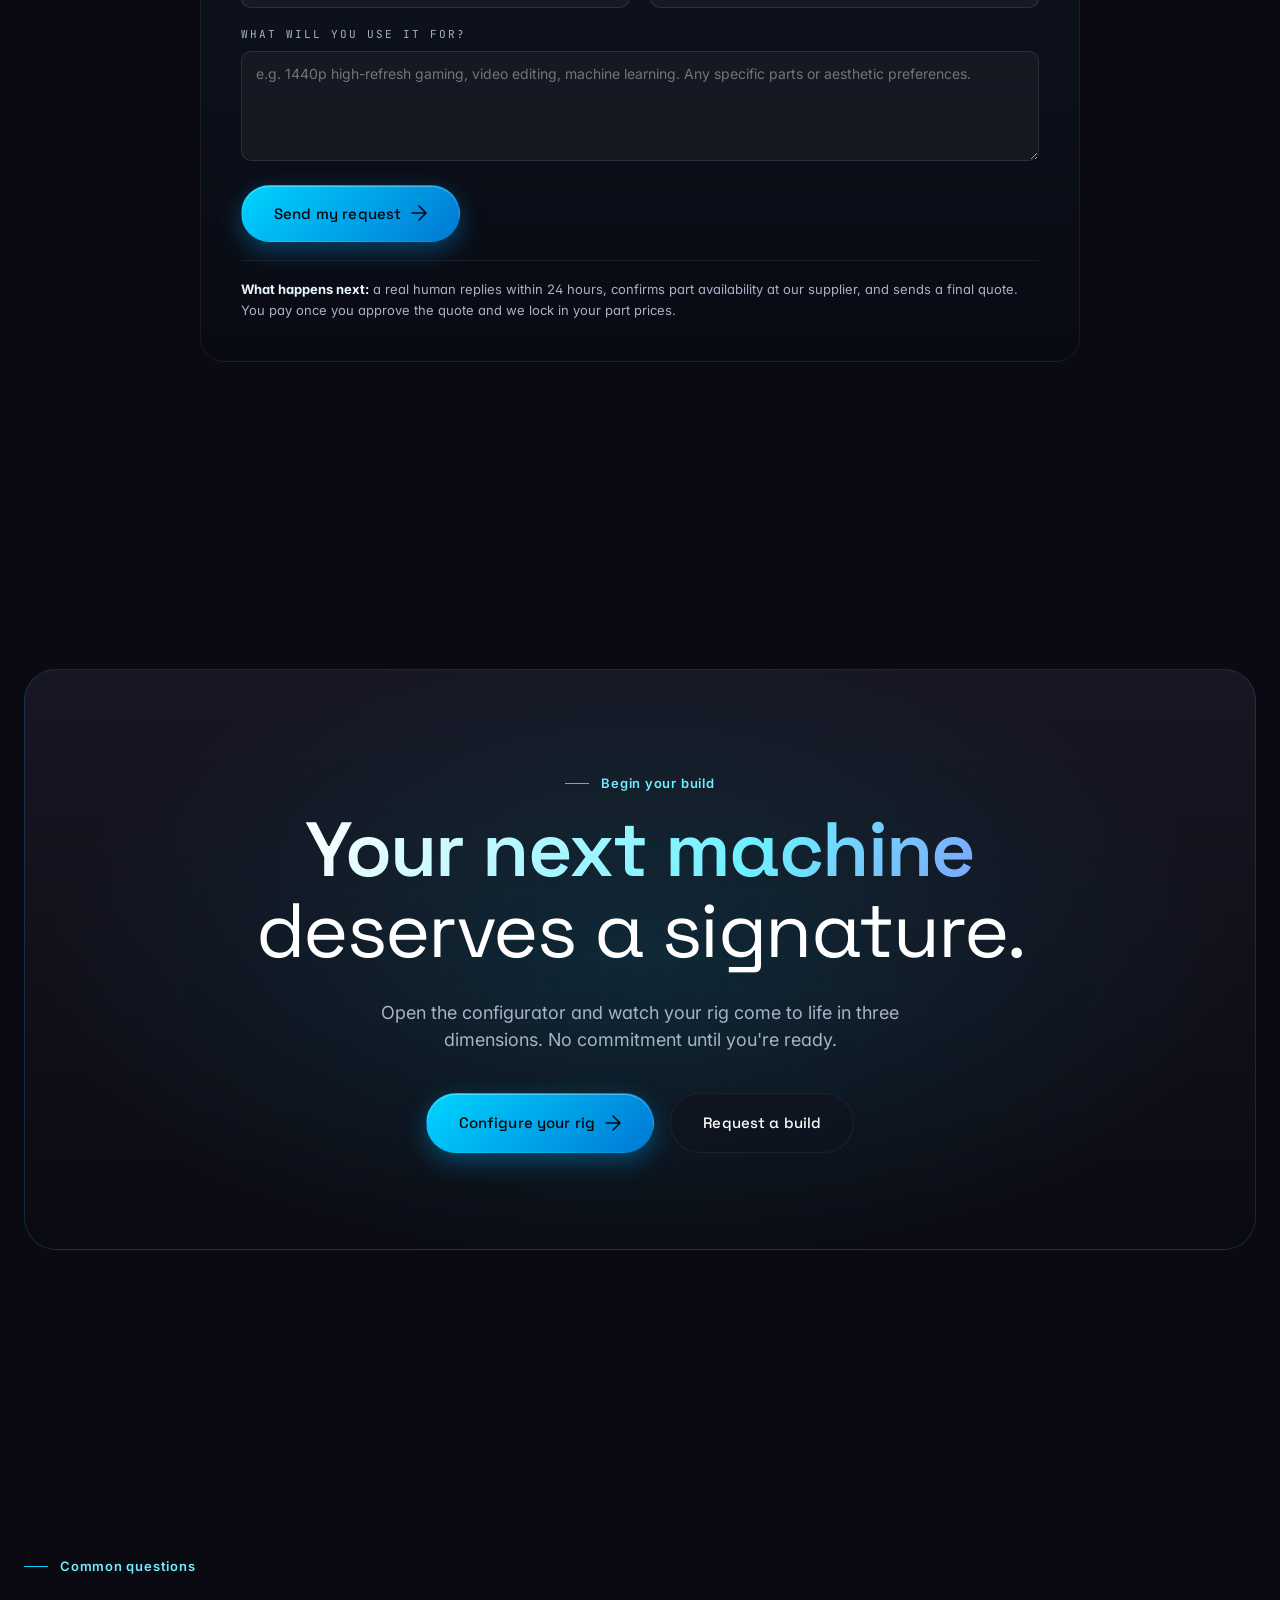
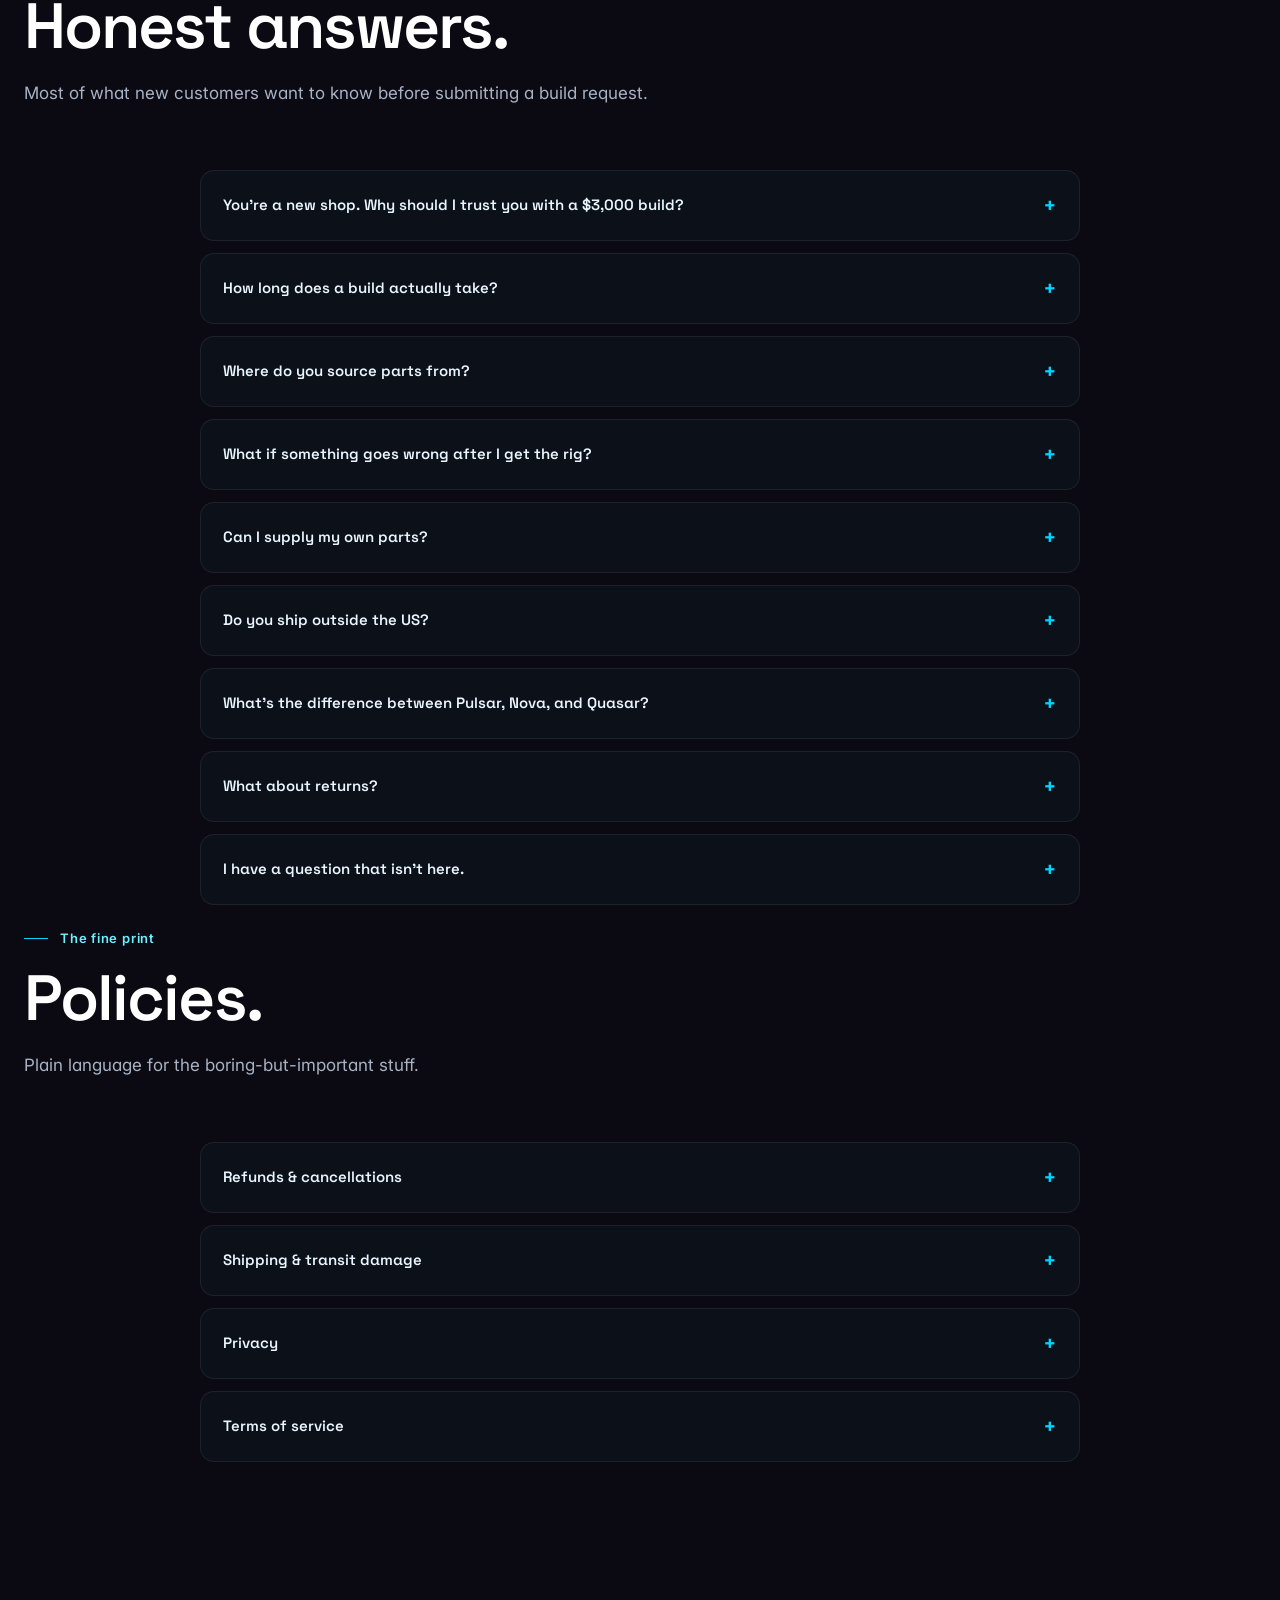
==== commit 2ee03ee7: "Fix gear page dead-end, wire configurator to request form, fix redirect, relabel stale warranty link" ====
--- a/index.html
+++ b/index.html
@@ -1613,6 +1613,27 @@
       }
     }
   })();
+  // Return the user to THIS site's thank-you page after submit, whatever domain it's on
+  (function(){
+    var f = document.querySelector('.nf-request-form');
+    if (!f) return;
+    var n = f.querySelector('[name="_next"]');
+    if (n) n.value = location.origin + location.pathname + '?thanks=1';
+  })();
+  // Prefill the request form when arriving from the configurator (?build=...) or gear page (?gear=...)
+  (function(){
+    var p = new URLSearchParams(location.search);
+    var build = p.get('build'); var gear = p.get('gear');
+    var pre = [build, gear].filter(Boolean).join('\n\n');
+    if (!pre) return;
+    var form = document.querySelector('.nf-request-form');
+    if (!form) return;
+    var notes = form.querySelector('[name="notes"]');
+    if (notes) notes.value = pre + (notes.value ? '\n\n' + notes.value : '');
+    var tier = form.querySelector('[name="tier"]');
+    if (tier && build) tier.value = 'Custom';
+    setTimeout(function(){ form.scrollIntoView({behavior:'smooth', block:'start'}); }, 250);
+  })();
 </script>
 
 <!-- ========== FINAL CTA ========== -->
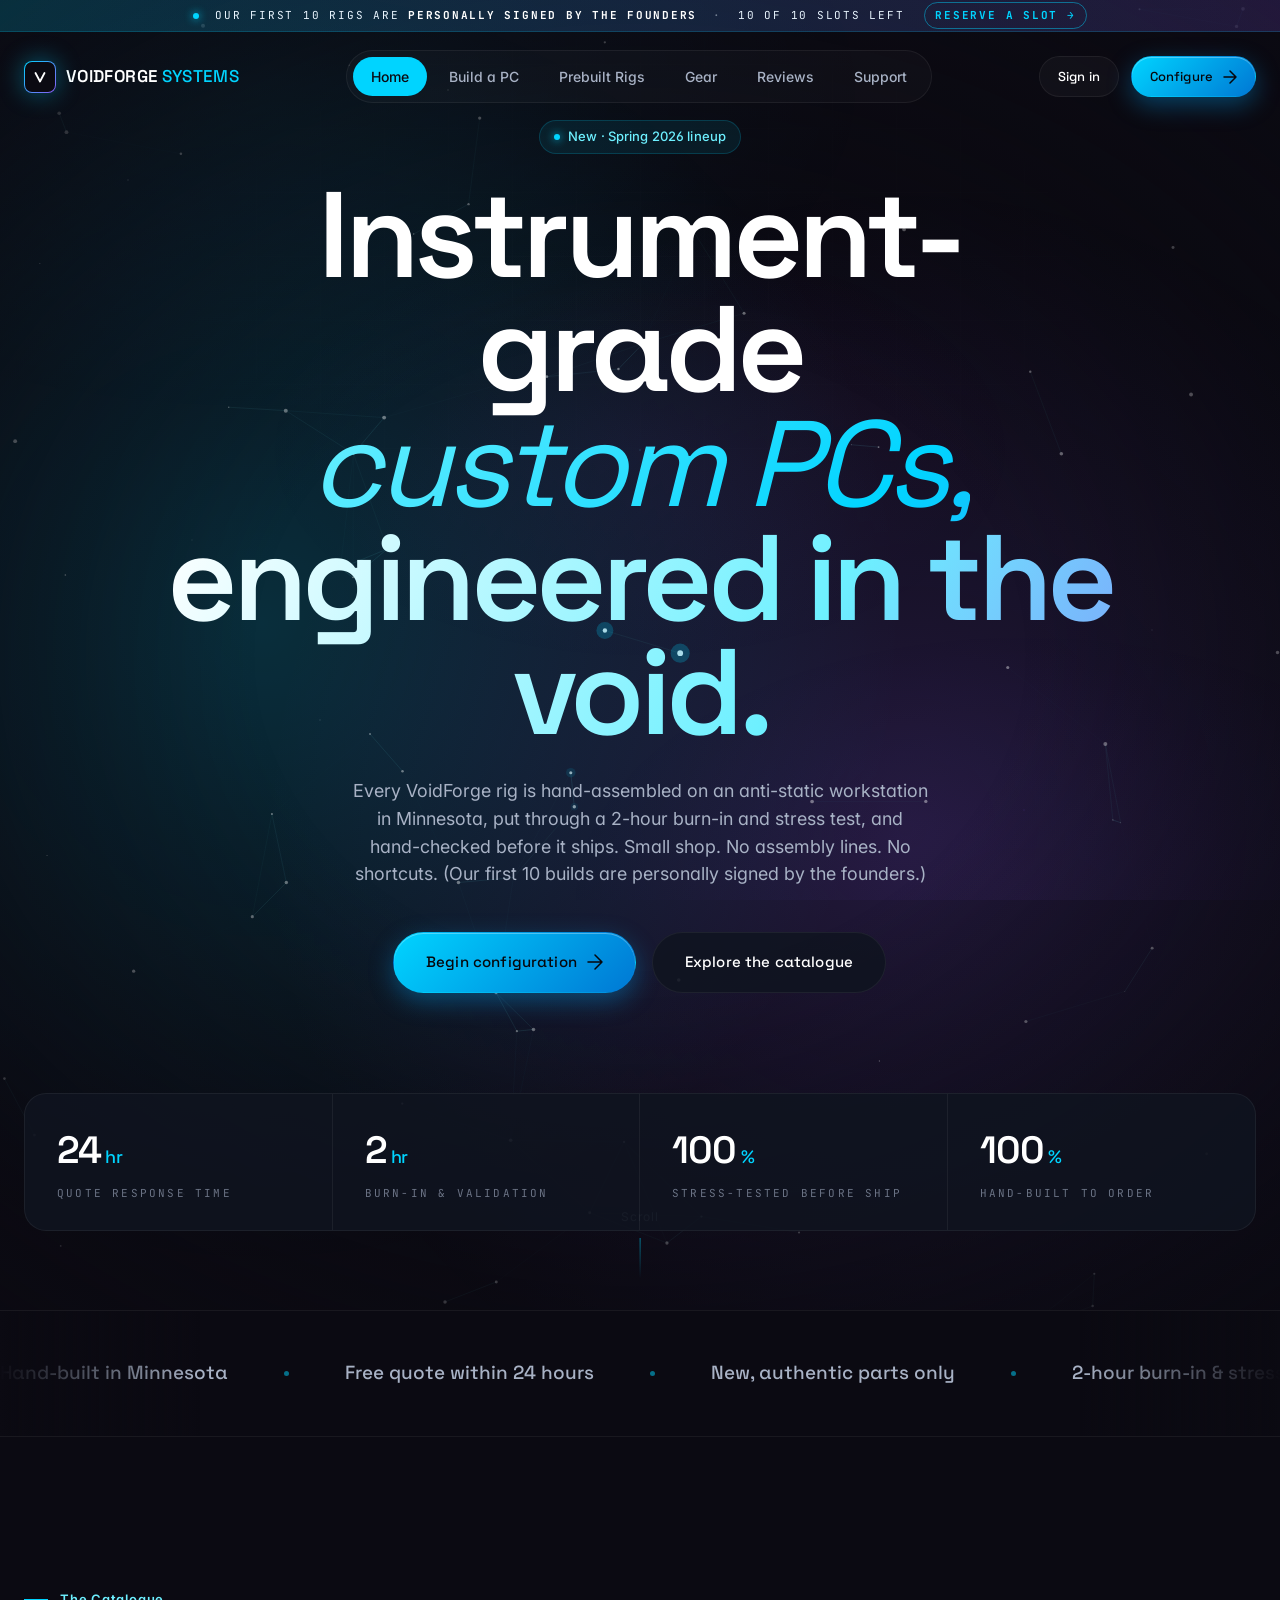
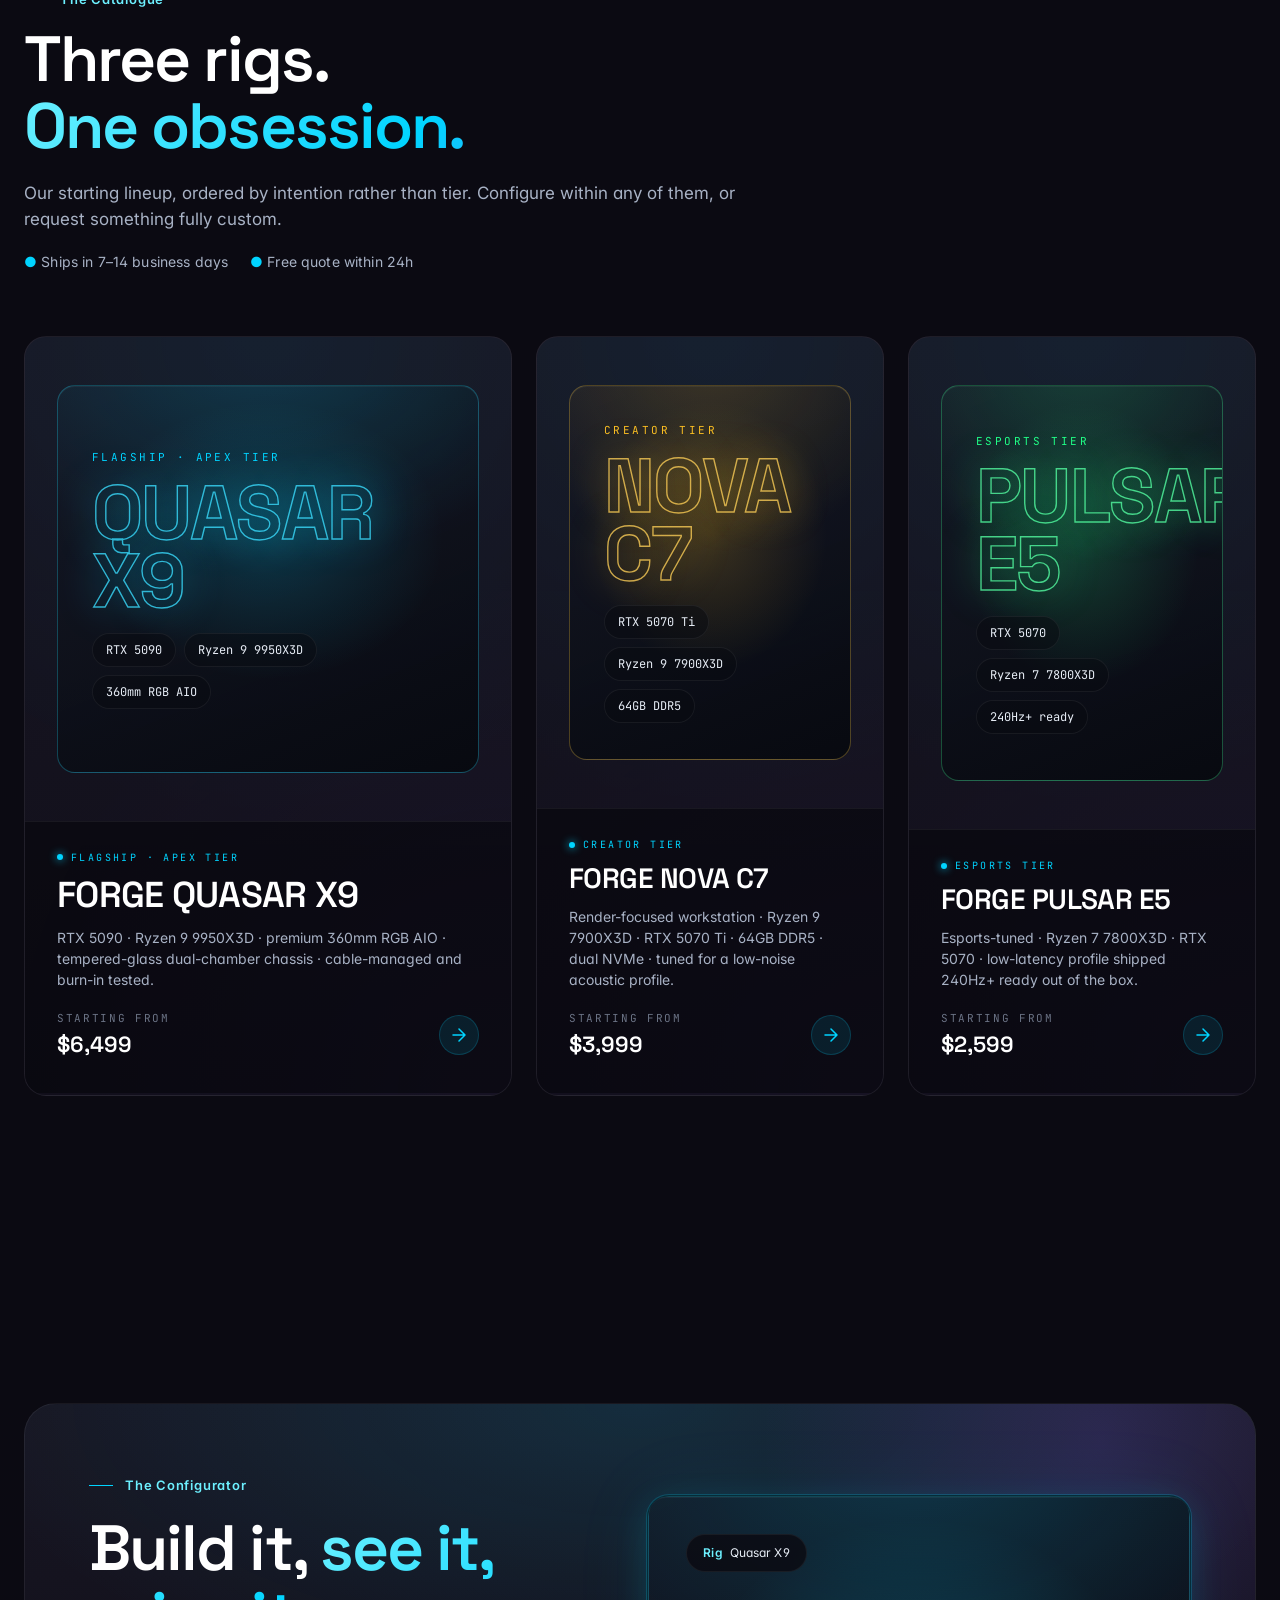
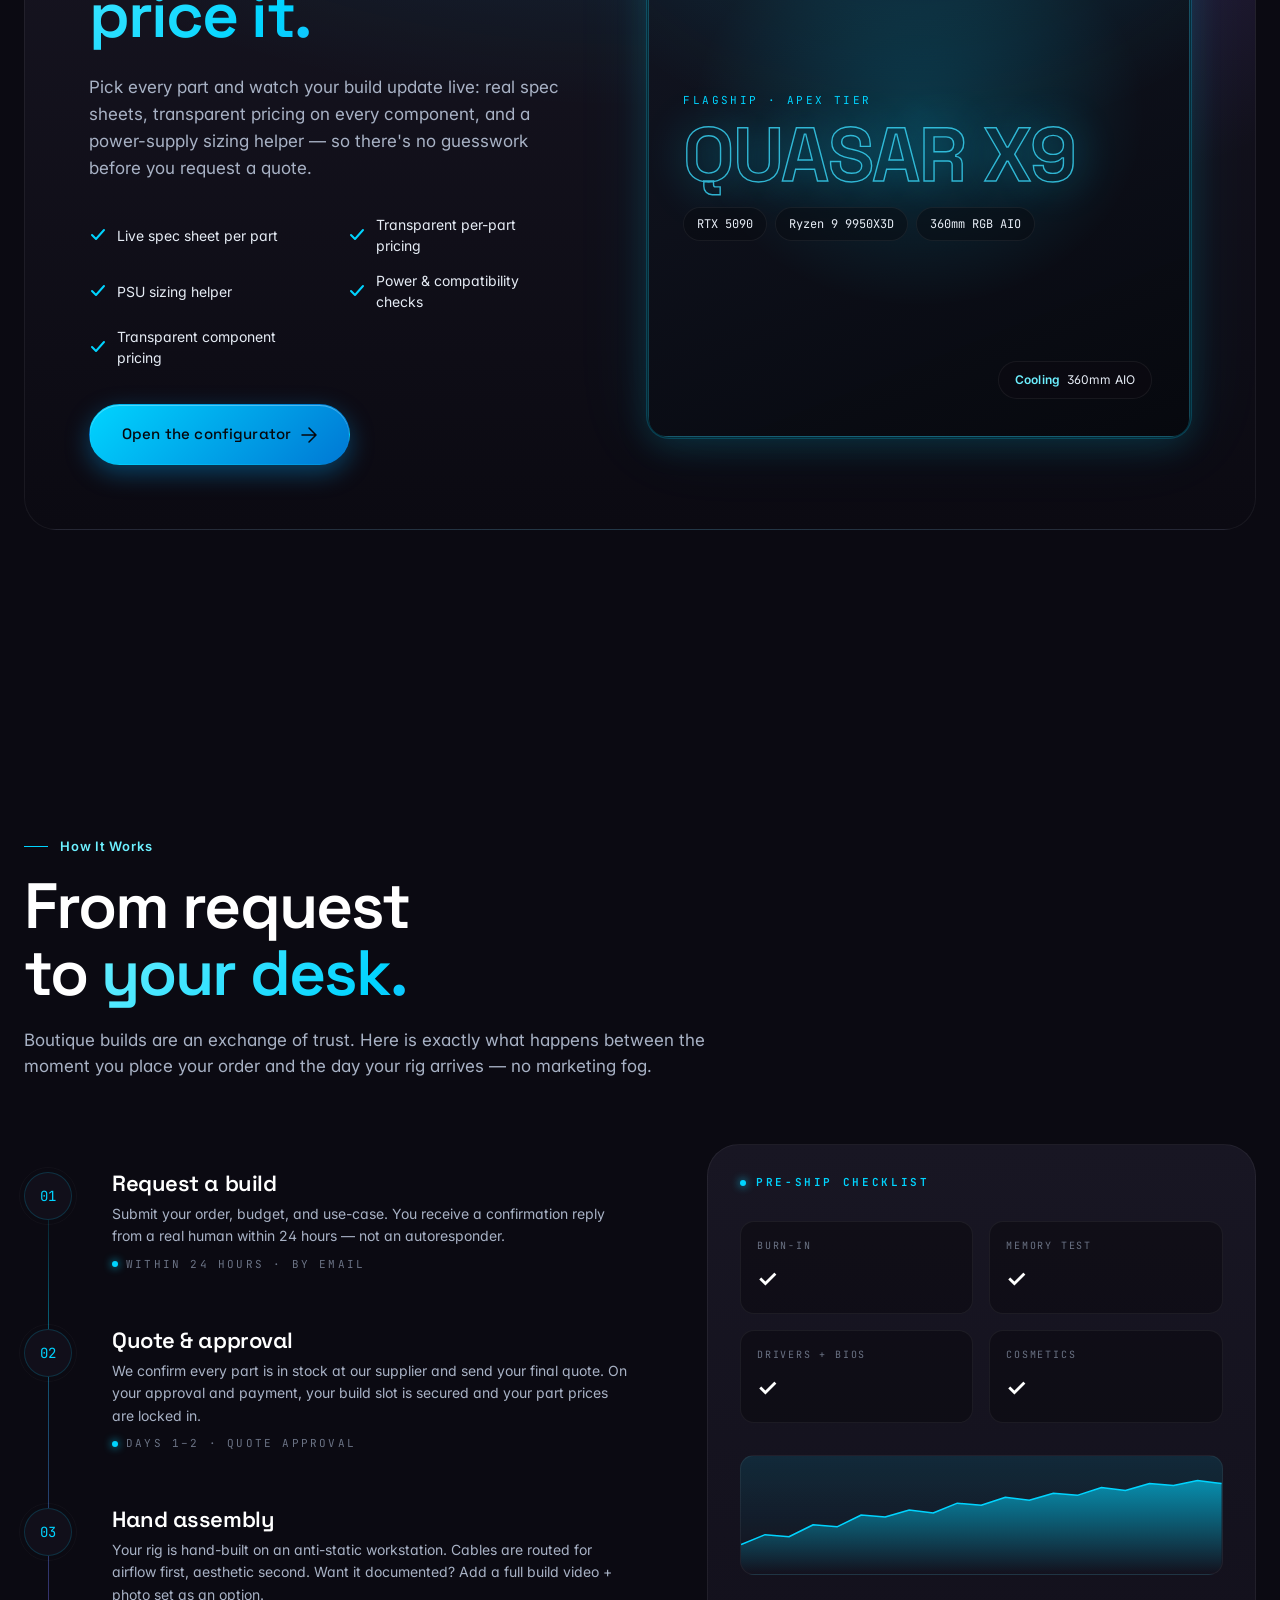
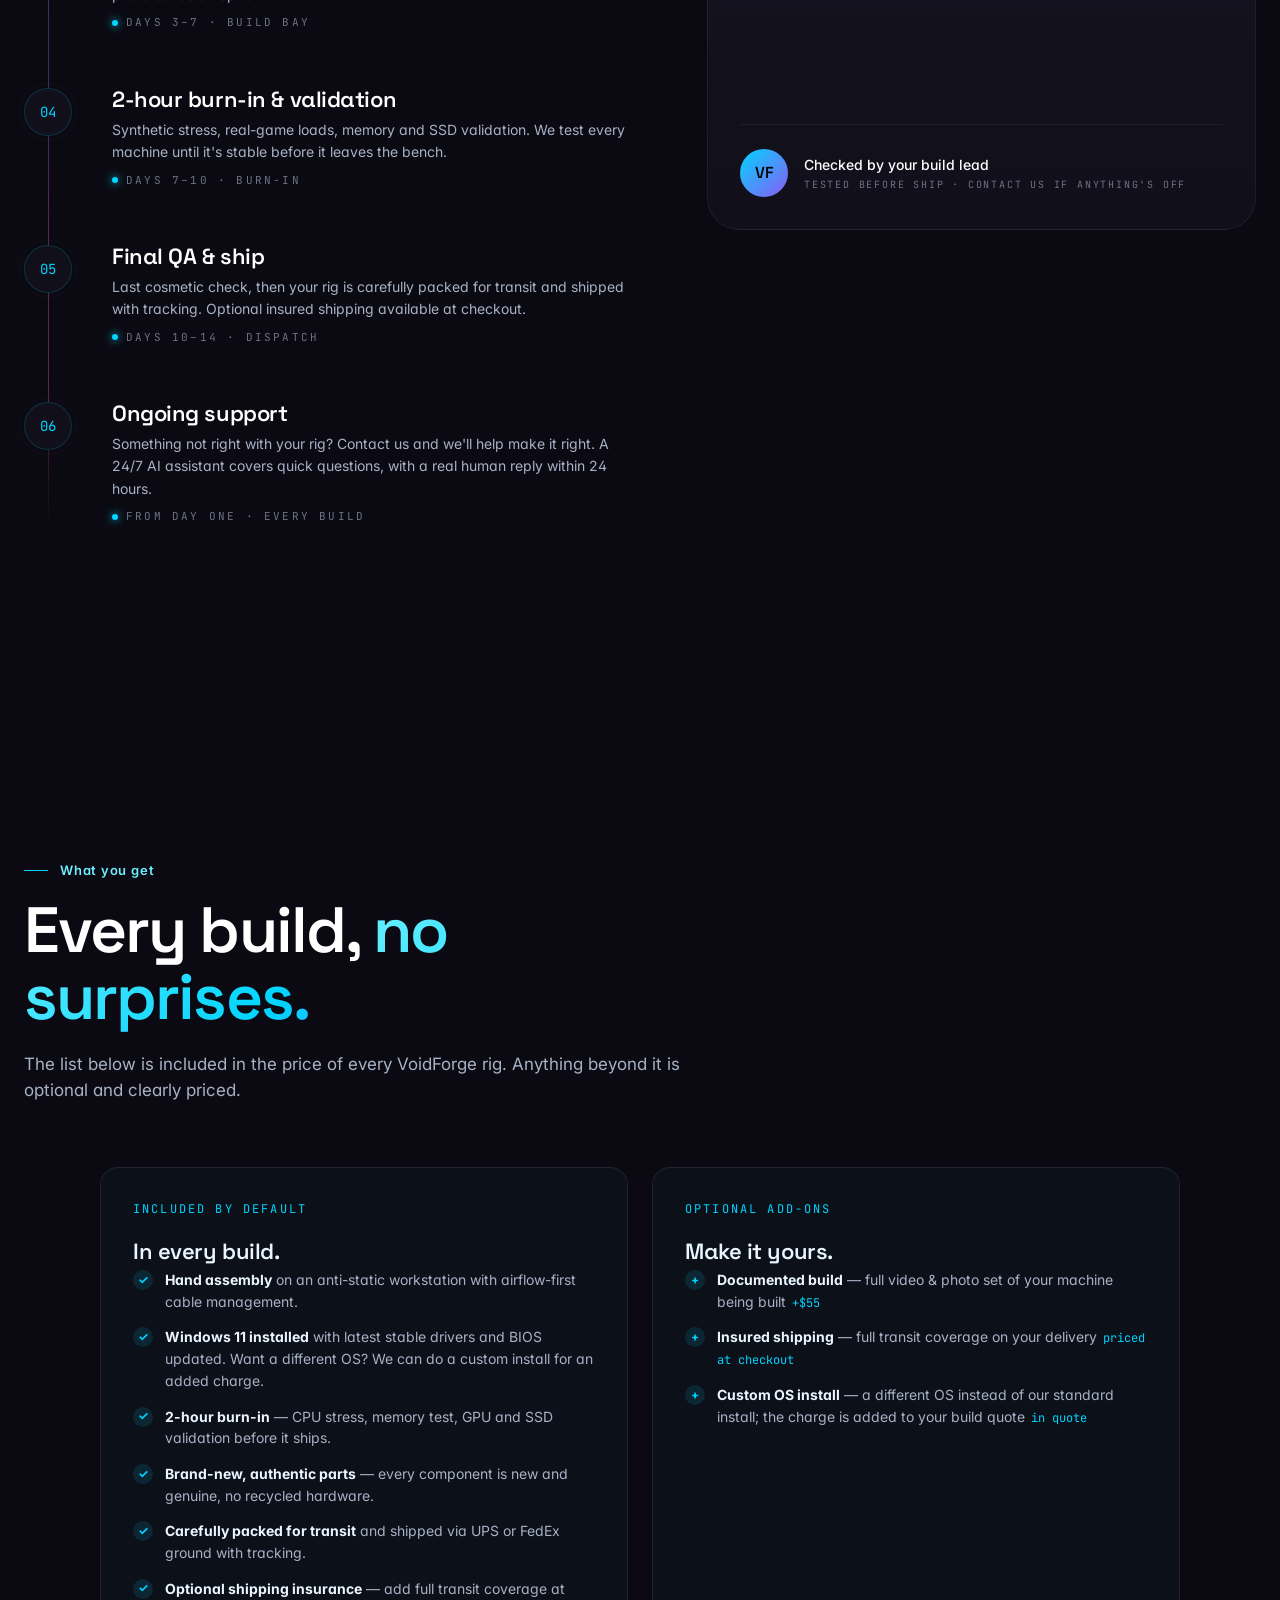
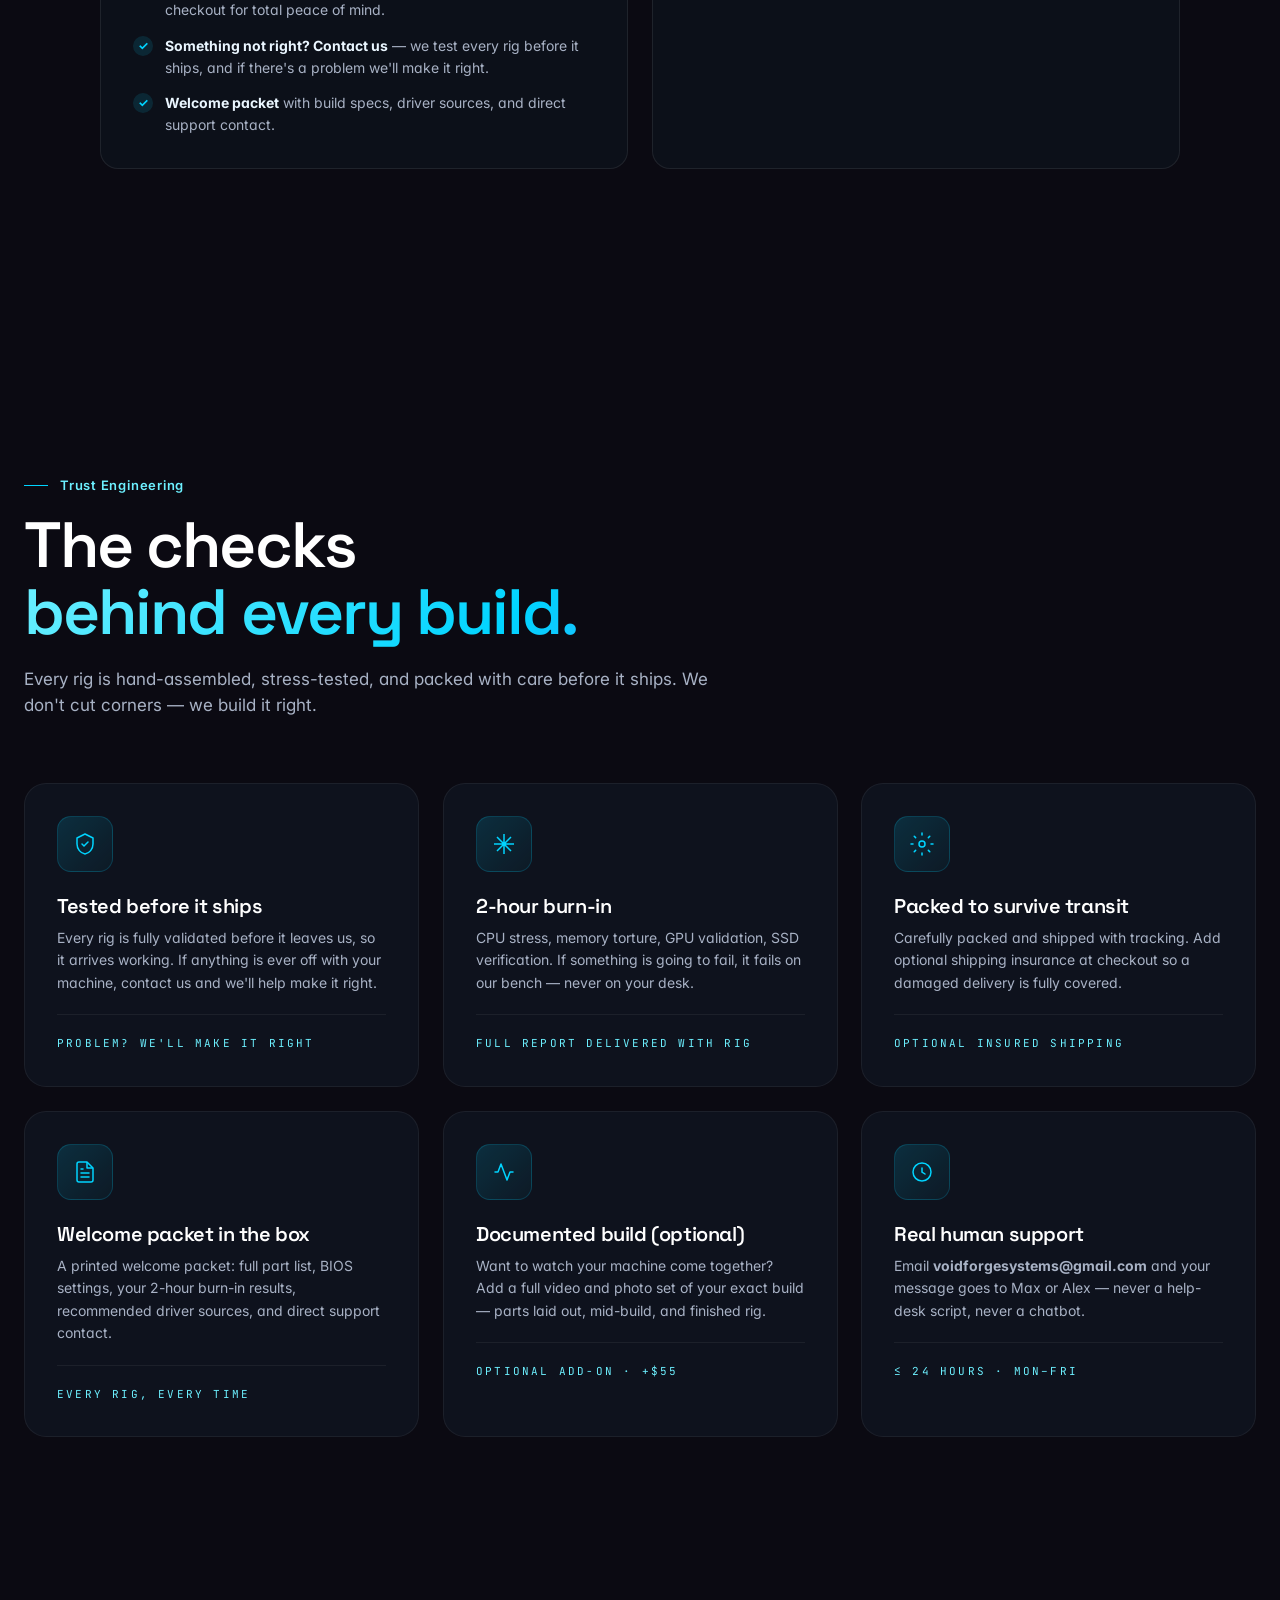
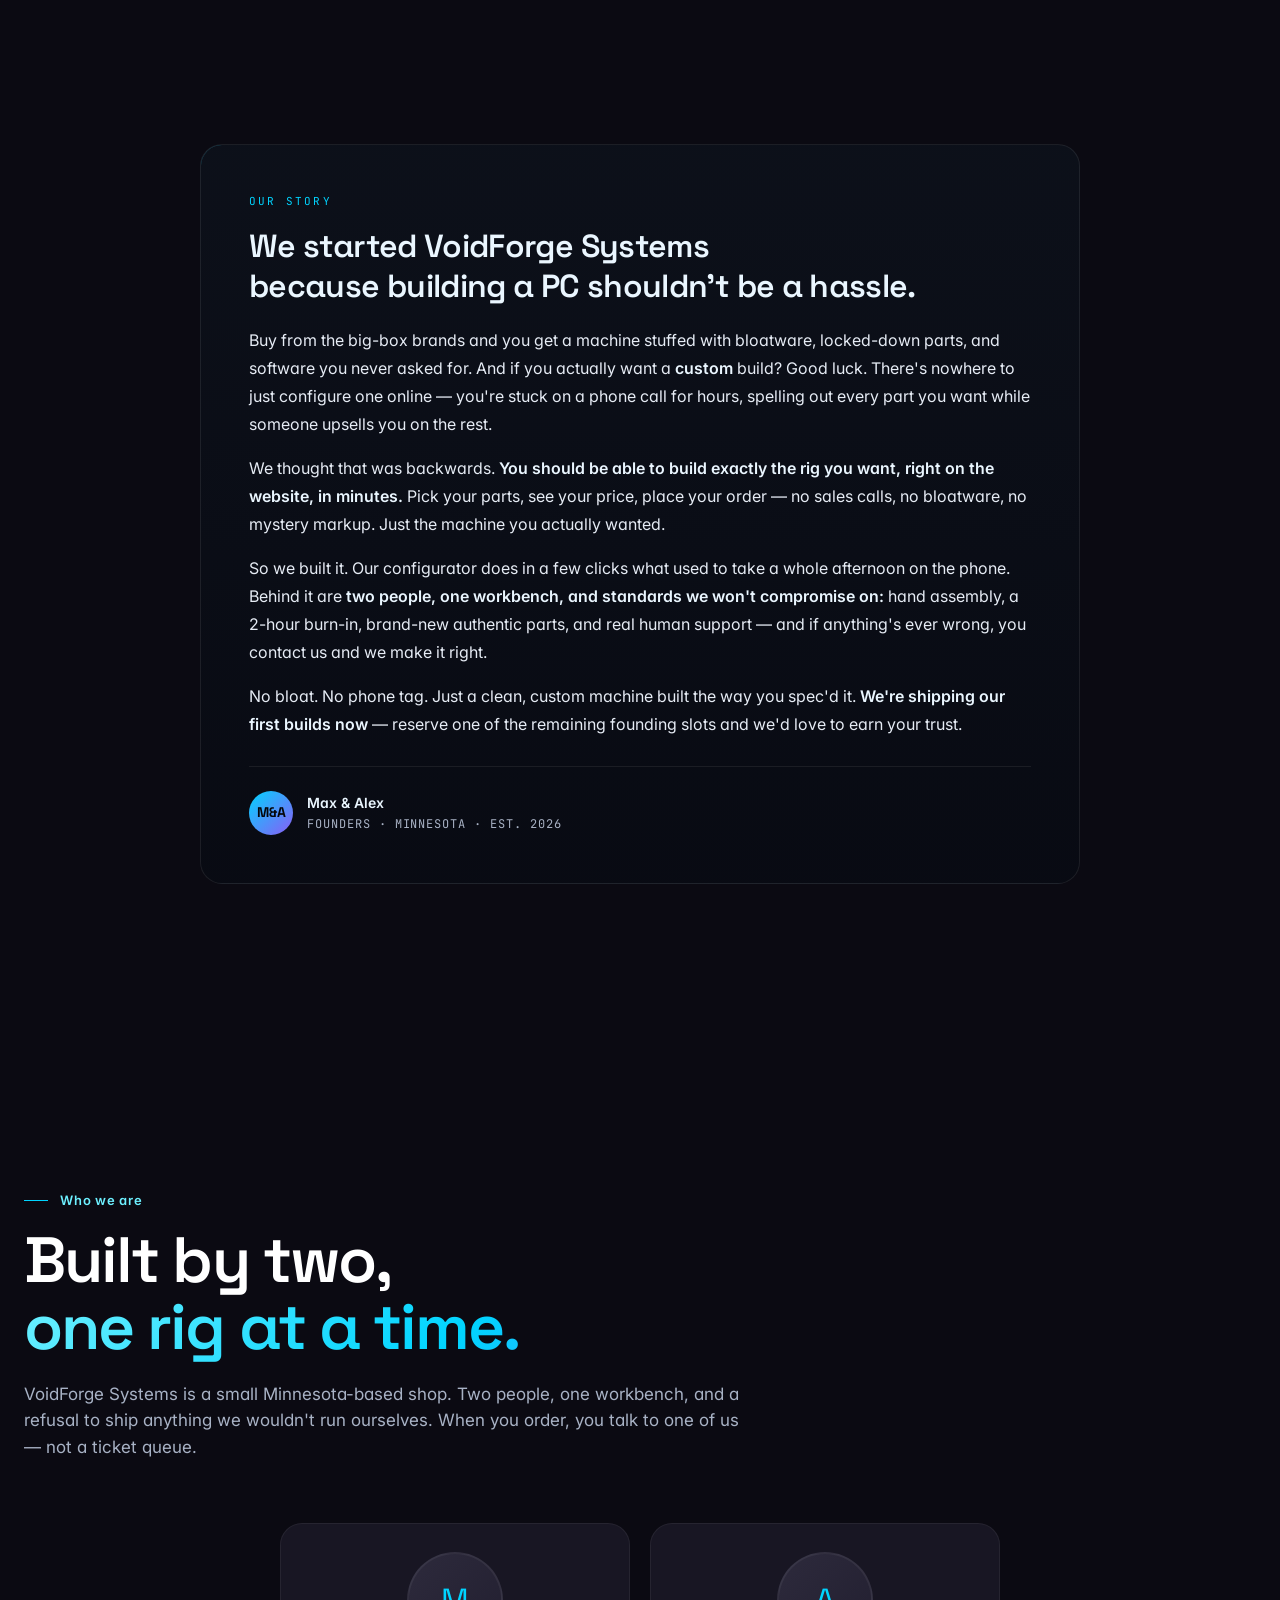
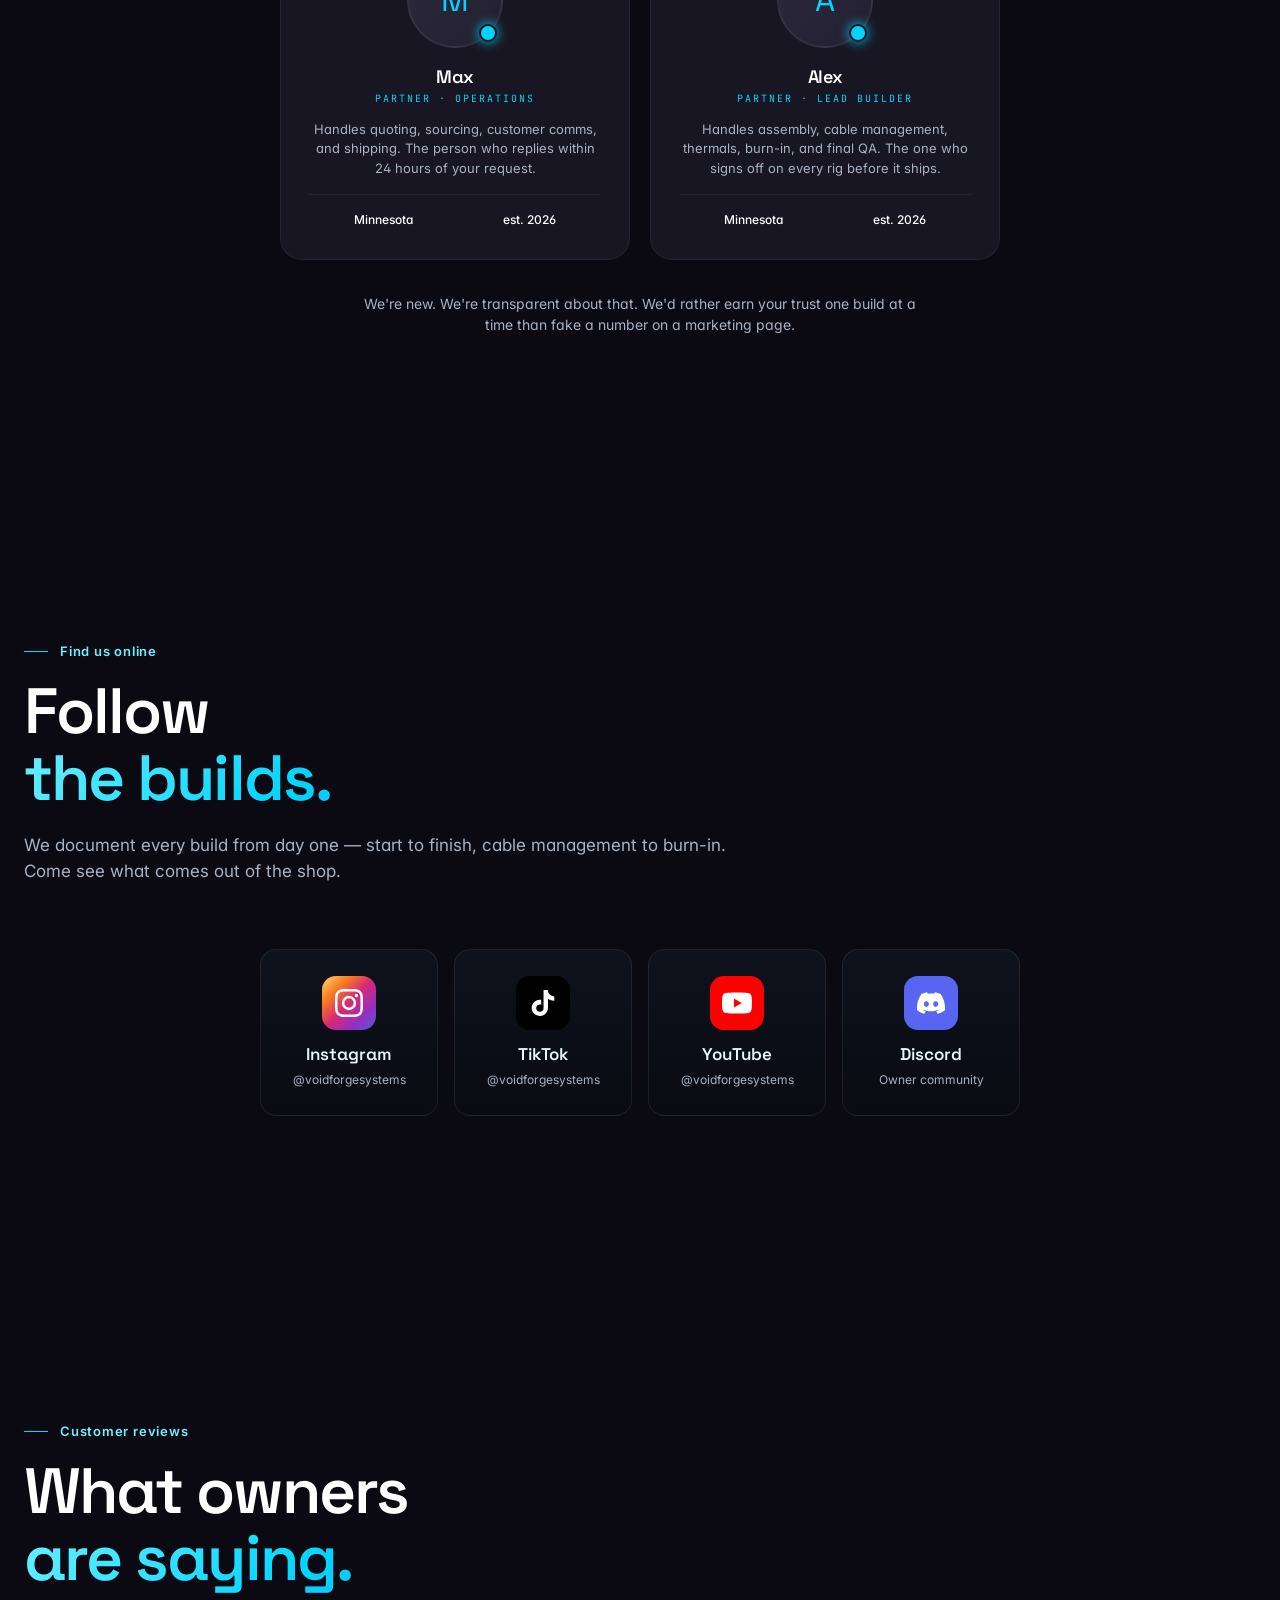
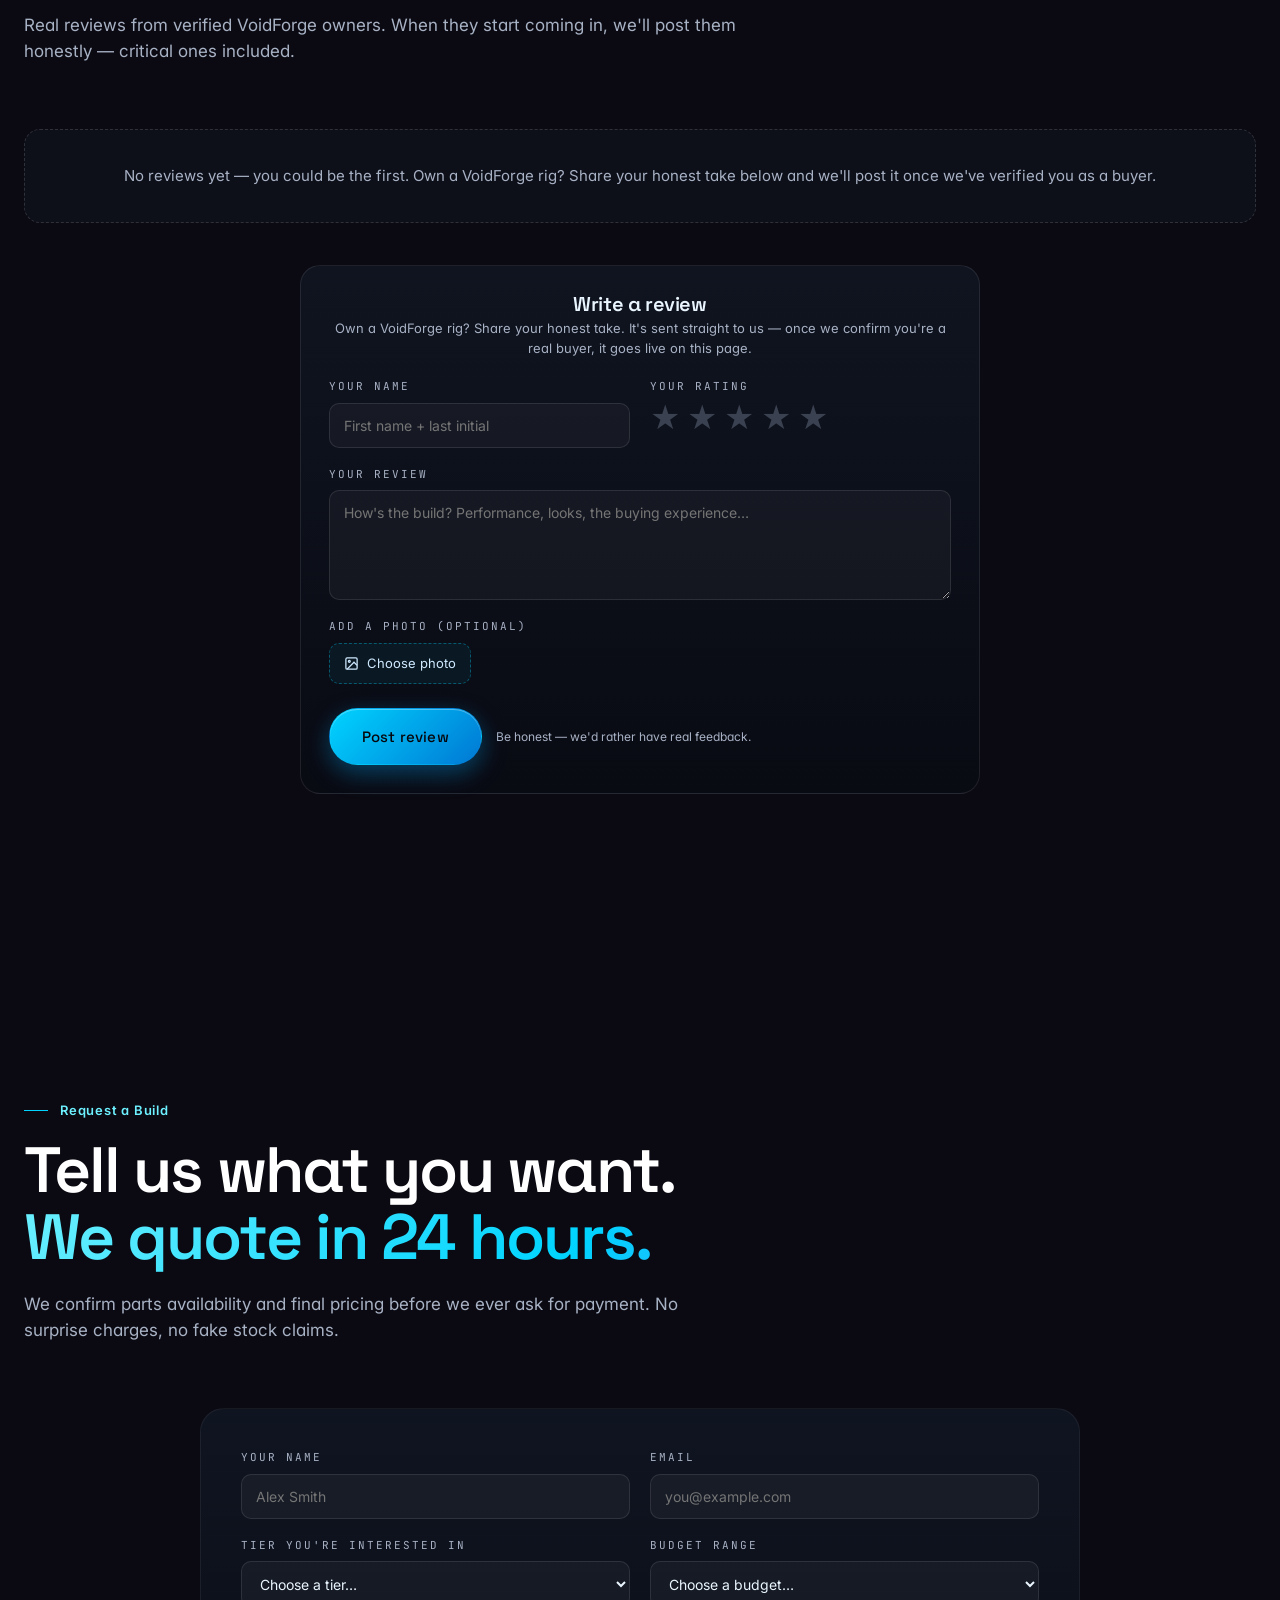
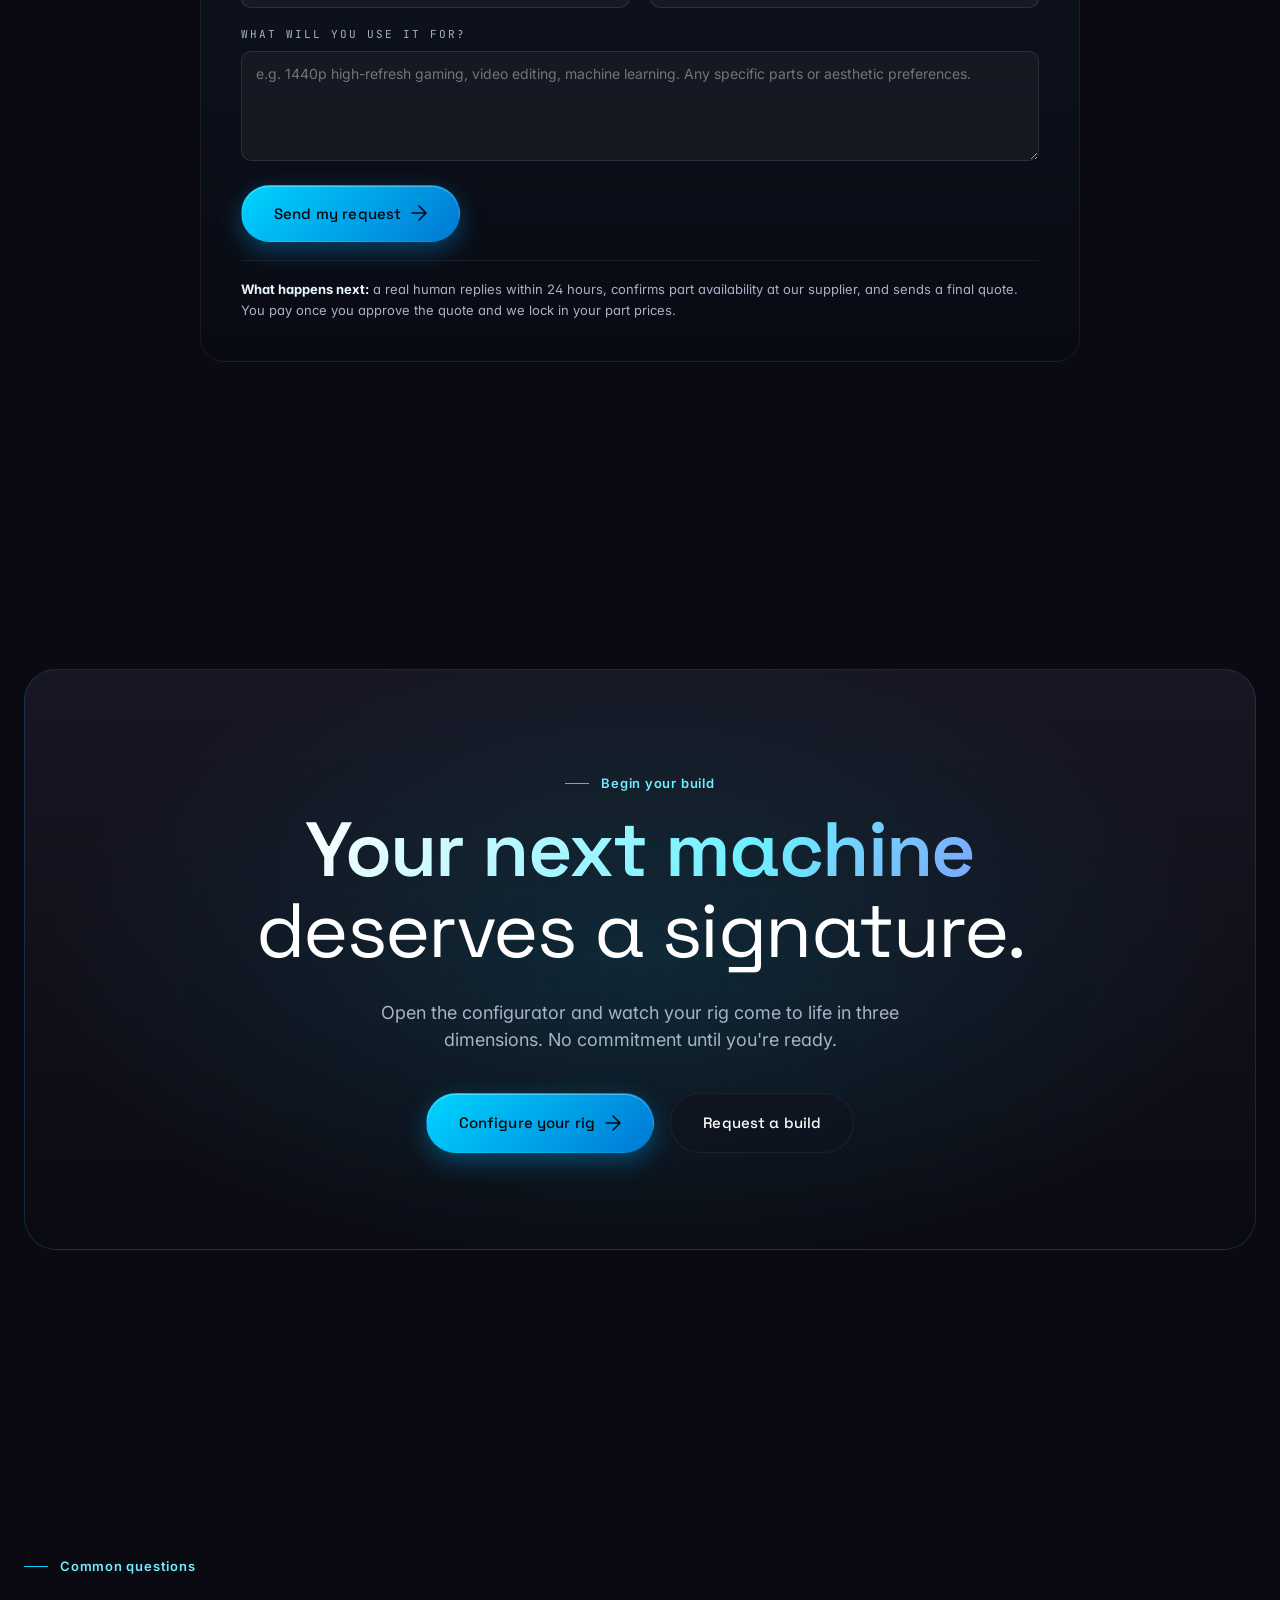
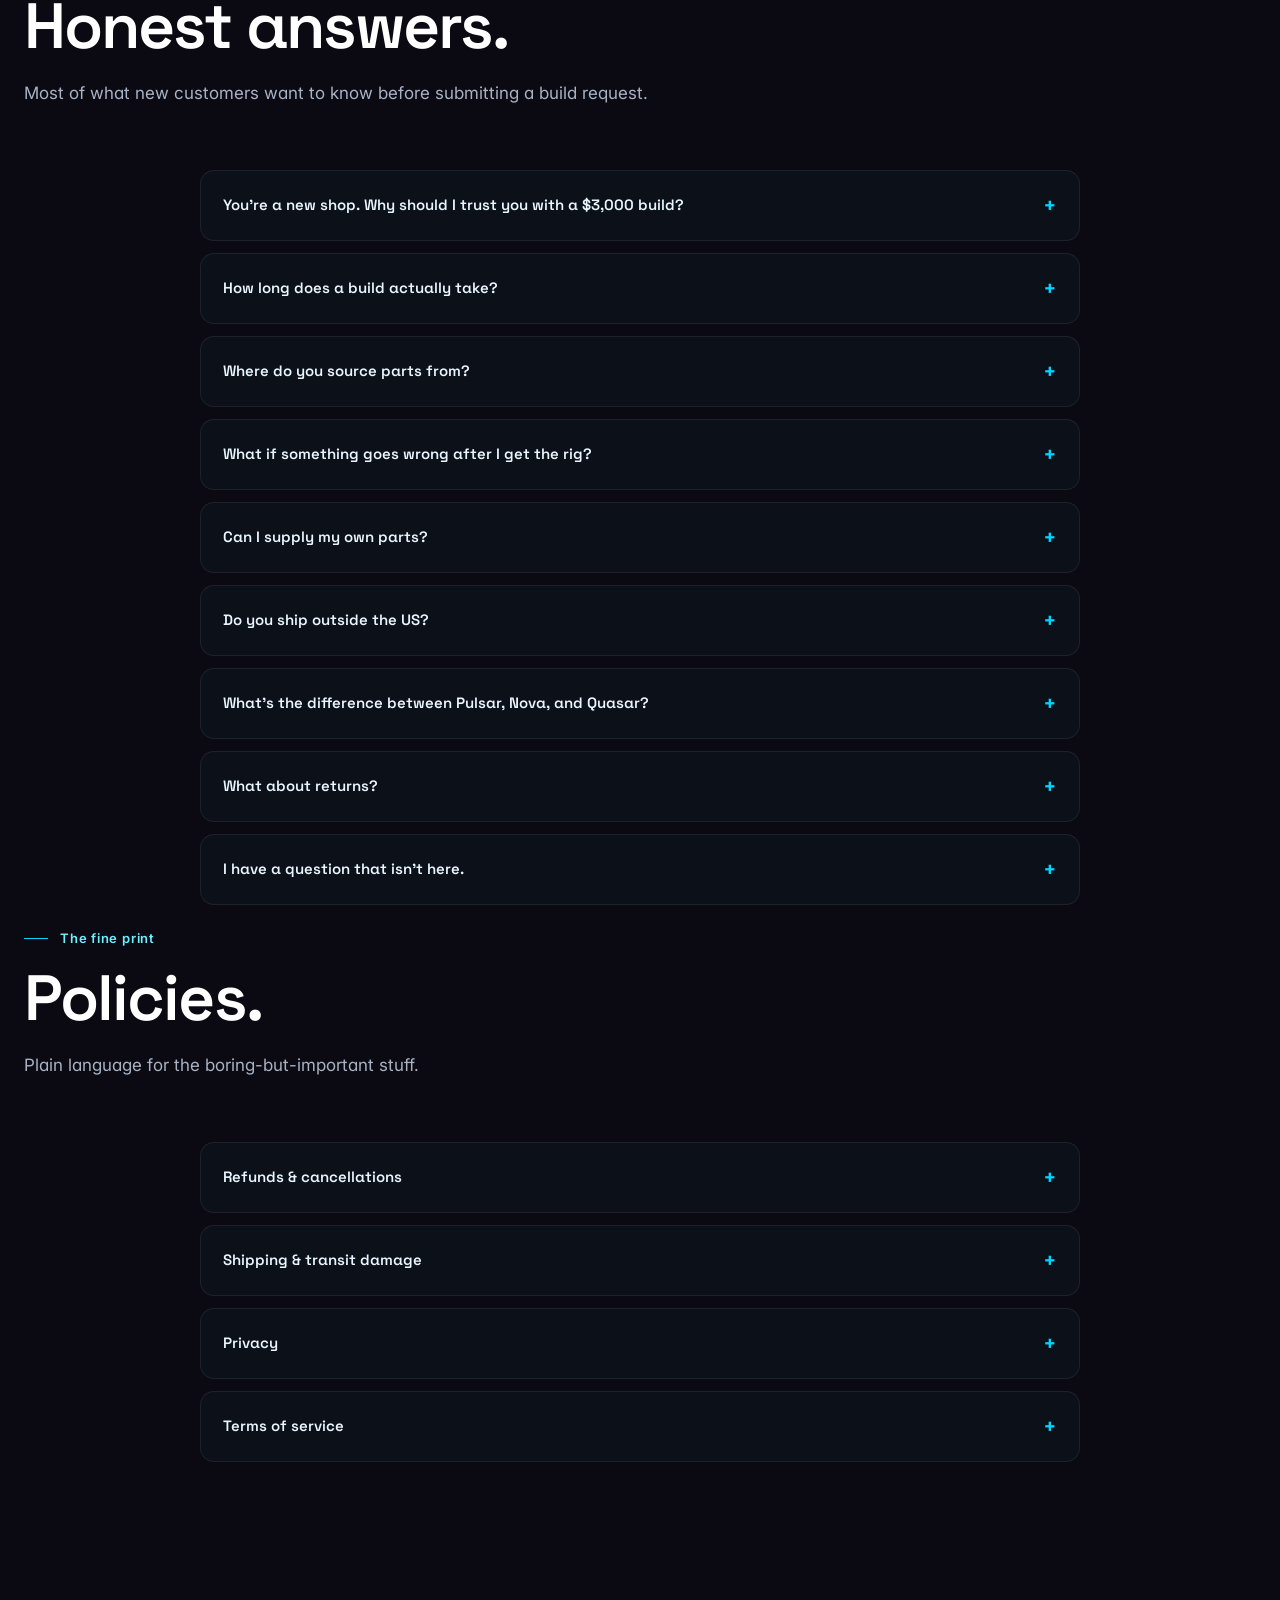
==== commit 4c47751a: "AJAX request + waitlist forms; final bug-check pass" ====
--- a/index.html
+++ b/index.html
@@ -1634,6 +1634,37 @@
     if (tier && build) tier.value = 'Custom';
     setTimeout(function(){ form.scrollIntoView({behavior:'smooth', block:'start'}); }, 250);
   })();
+  // Submit the request form in the background (AJAX) so the customer stays on this
+  // site and sees our own thank-you banner — works on the free Formspree plan,
+  // which doesn't allow custom redirects.
+  (function(){
+    var form = document.querySelector('.nf-request-form');
+    if (!form) return;
+    form.addEventListener('submit', function(e){
+      e.preventDefault();
+      var btn = form.querySelector('button[type="submit"]');
+      if (btn) { btn.disabled = true; btn.style.opacity = '0.6'; }
+      var data = new FormData(form);
+      fetch(form.action, { method: 'POST', body: data, headers: { 'Accept': 'application/json' } })
+        .then(function(res){
+          if (res.ok) {
+            form.style.display = 'none';
+            var thanks = document.getElementById('nf-thanks');
+            if (thanks) {
+              thanks.style.display = 'block';
+              setTimeout(function(){ thanks.scrollIntoView({behavior:'smooth', block:'center'}); }, 100);
+            }
+          } else {
+            if (btn) { btn.disabled = false; btn.style.opacity = ''; }
+            alert('Sorry — something went wrong sending your request. Please email us directly and we\'ll sort it out.');
+          }
+        })
+        .catch(function(){
+          if (btn) { btn.disabled = false; btn.style.opacity = ''; }
+          alert('Sorry — something went wrong sending your request. Please email us directly and we\'ll sort it out.');
+        });
+    });
+  })();
 </script>
 
 <!-- ========== FINAL CTA ========== -->
@@ -1856,8 +1887,36 @@
       <input type="hidden" name="_subject" value="VoidForge Systems waitlist signup"/>
       <button type="submit">Join the waitlist</button>
     </form>
+    <p id="nf-news-thanks" style="display:none;margin-top:14px;color:#eaf6ff;font-size:14px"><strong>You're on the list.</strong> We'll email you when your slot opens up.</p>
   </div>
 </section>
+<script>
+  // Submit the waitlist form in the background so signups stay on-site (free Formspree plan).
+  (function(){
+    var form = document.querySelector('.nf-newsletter-form');
+    if (!form) return;
+    form.addEventListener('submit', function(e){
+      e.preventDefault();
+      var btn = form.querySelector('button[type="submit"]');
+      if (btn) { btn.disabled = true; btn.style.opacity = '0.6'; }
+      fetch(form.action, { method: 'POST', body: new FormData(form), headers: { 'Accept': 'application/json' } })
+        .then(function(res){
+          if (res.ok) {
+            form.style.display = 'none';
+            var t = document.getElementById('nf-news-thanks');
+            if (t) t.style.display = 'block';
+          } else {
+            if (btn) { btn.disabled = false; btn.style.opacity = ''; }
+            alert('Sorry — something went wrong. Please email us to join the waitlist.');
+          }
+        })
+        .catch(function(){
+          if (btn) { btn.disabled = false; btn.style.opacity = ''; }
+          alert('Sorry — something went wrong. Please email us to join the waitlist.');
+        });
+    });
+  })();
+</script>
 
 <footer class="nf-footer">
   <div class="container">
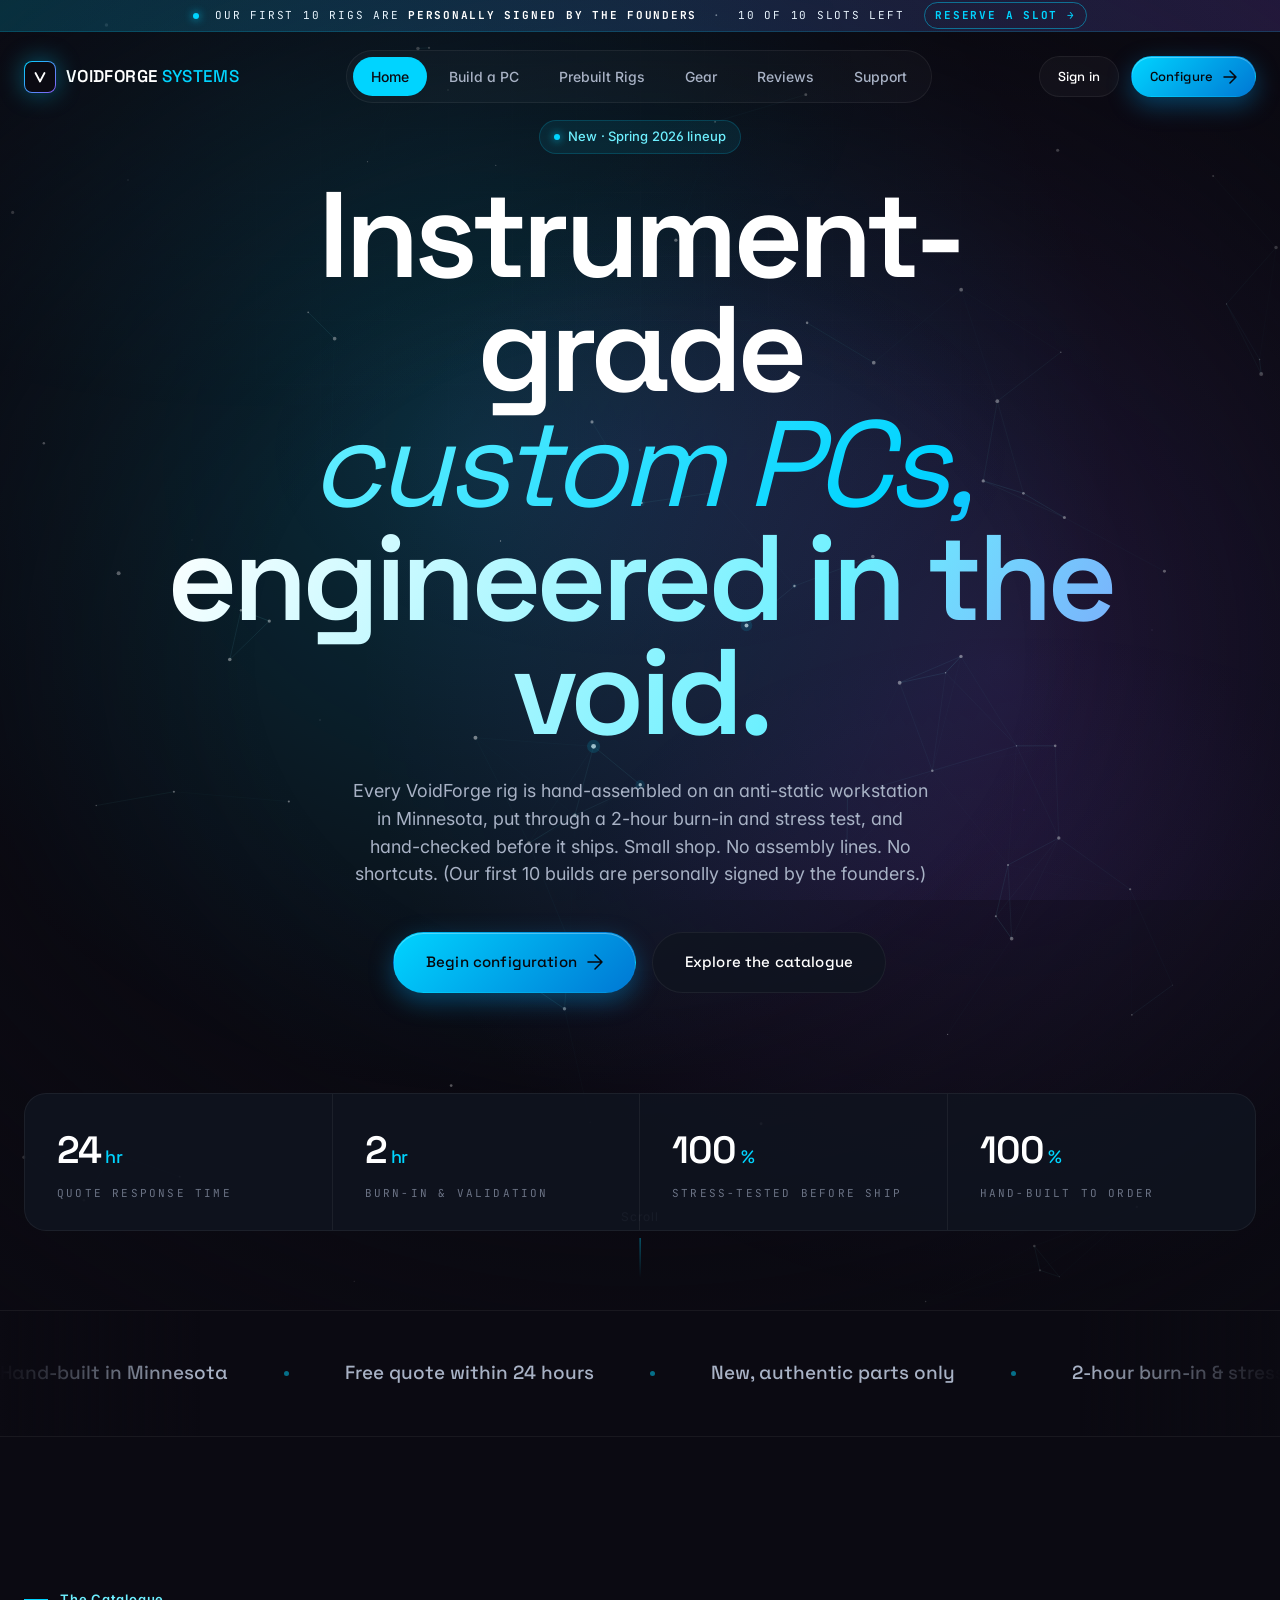
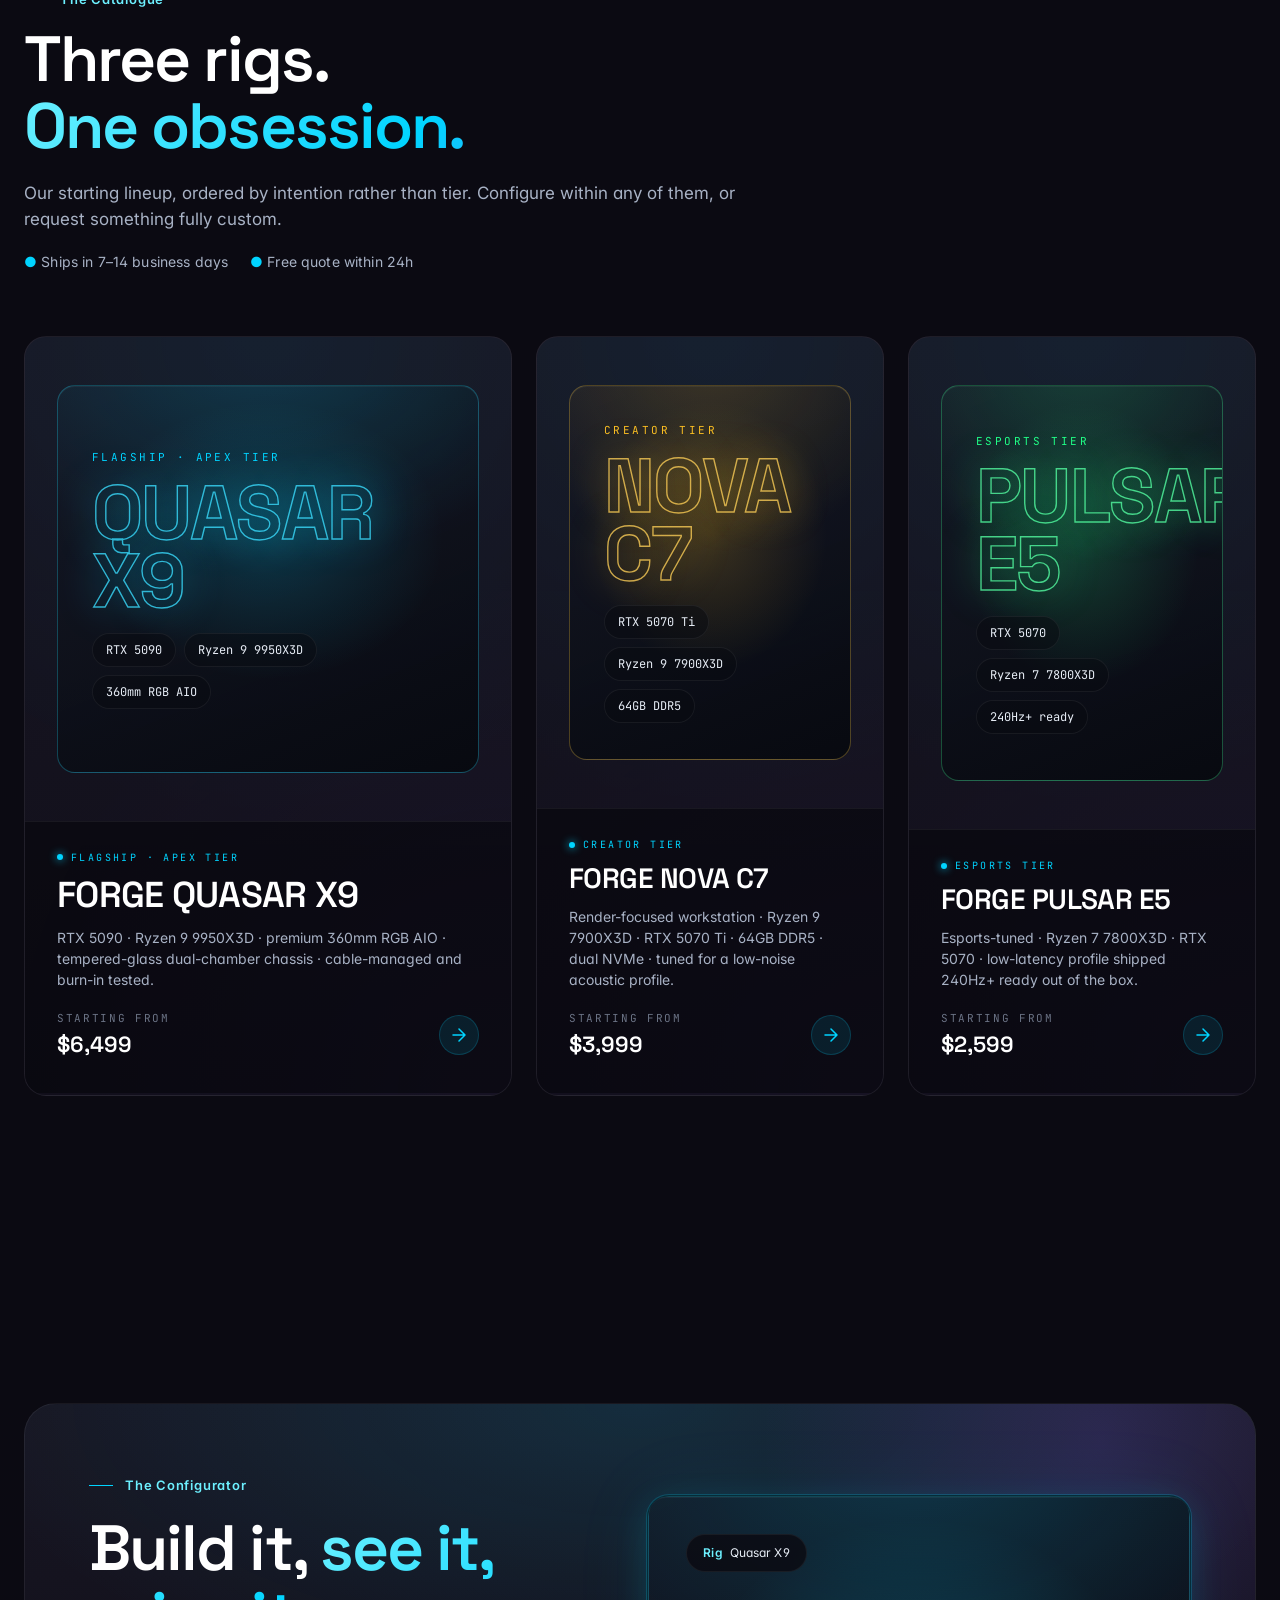
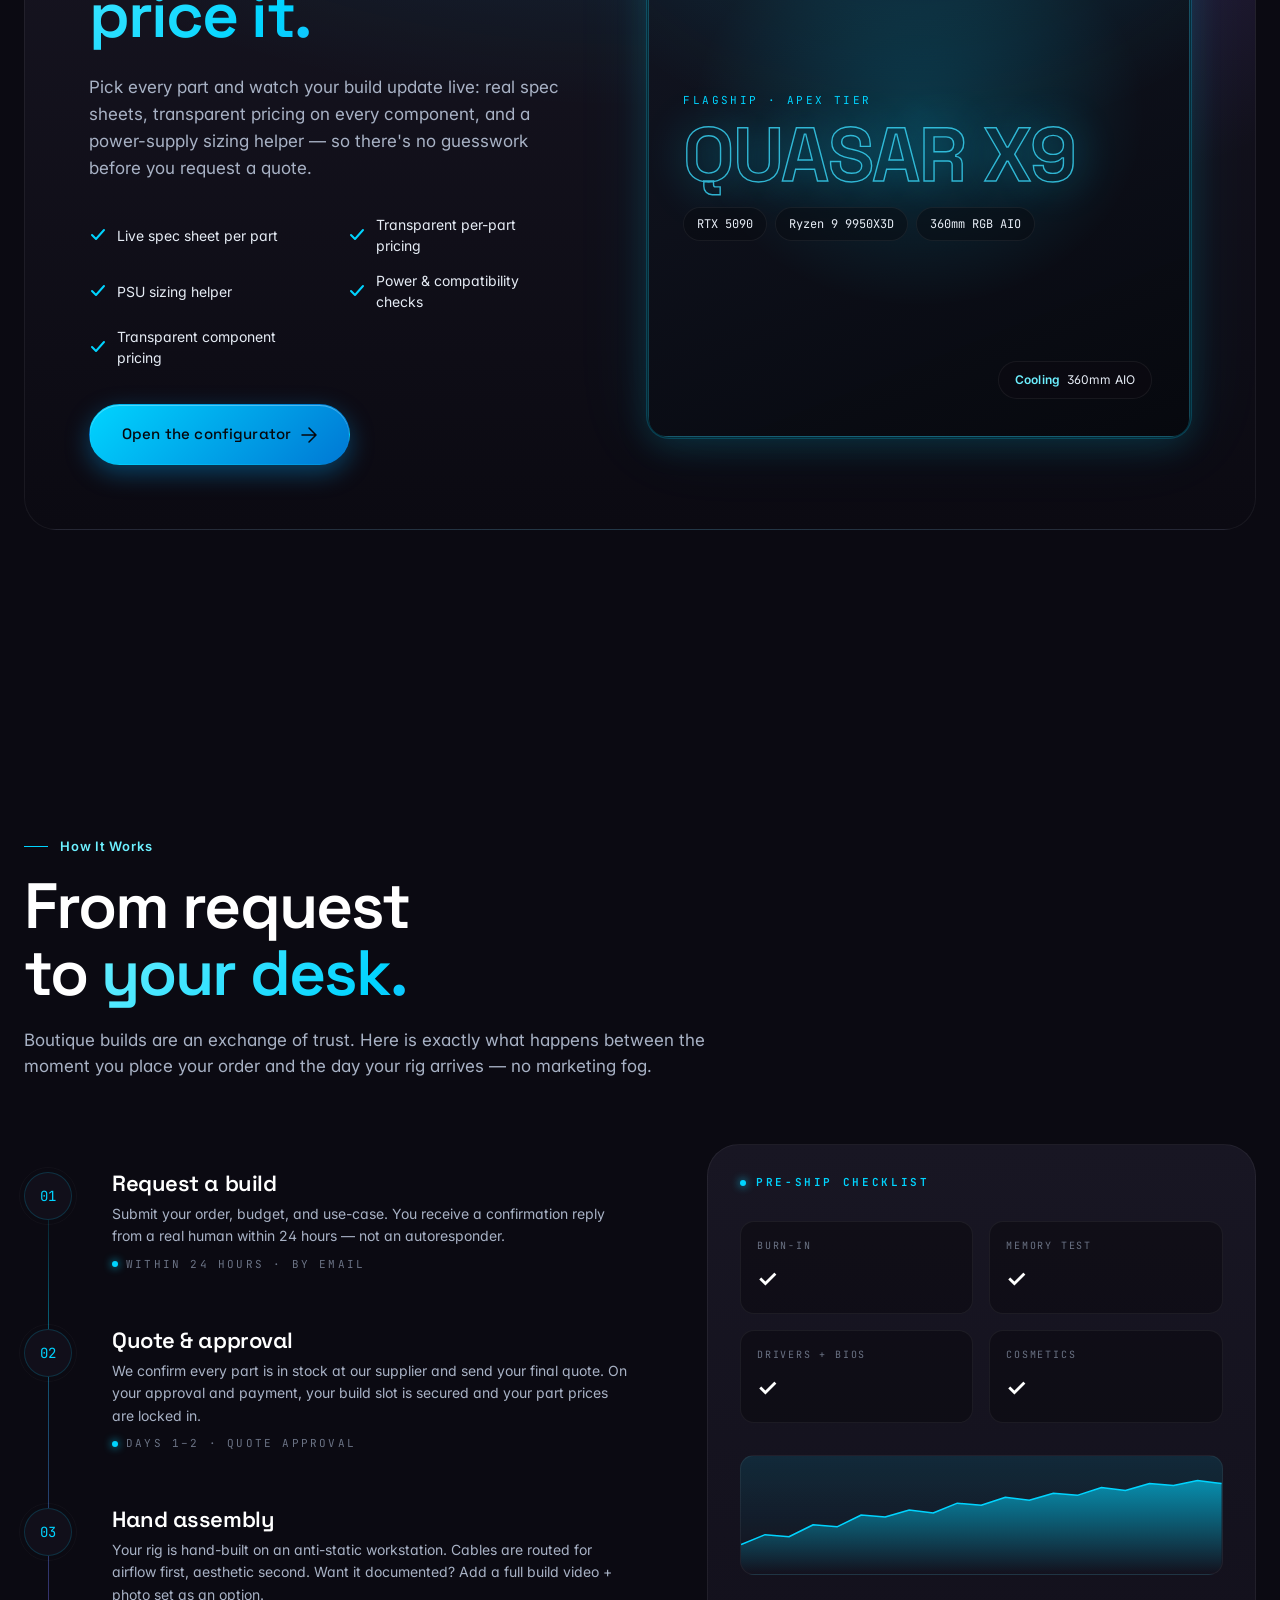
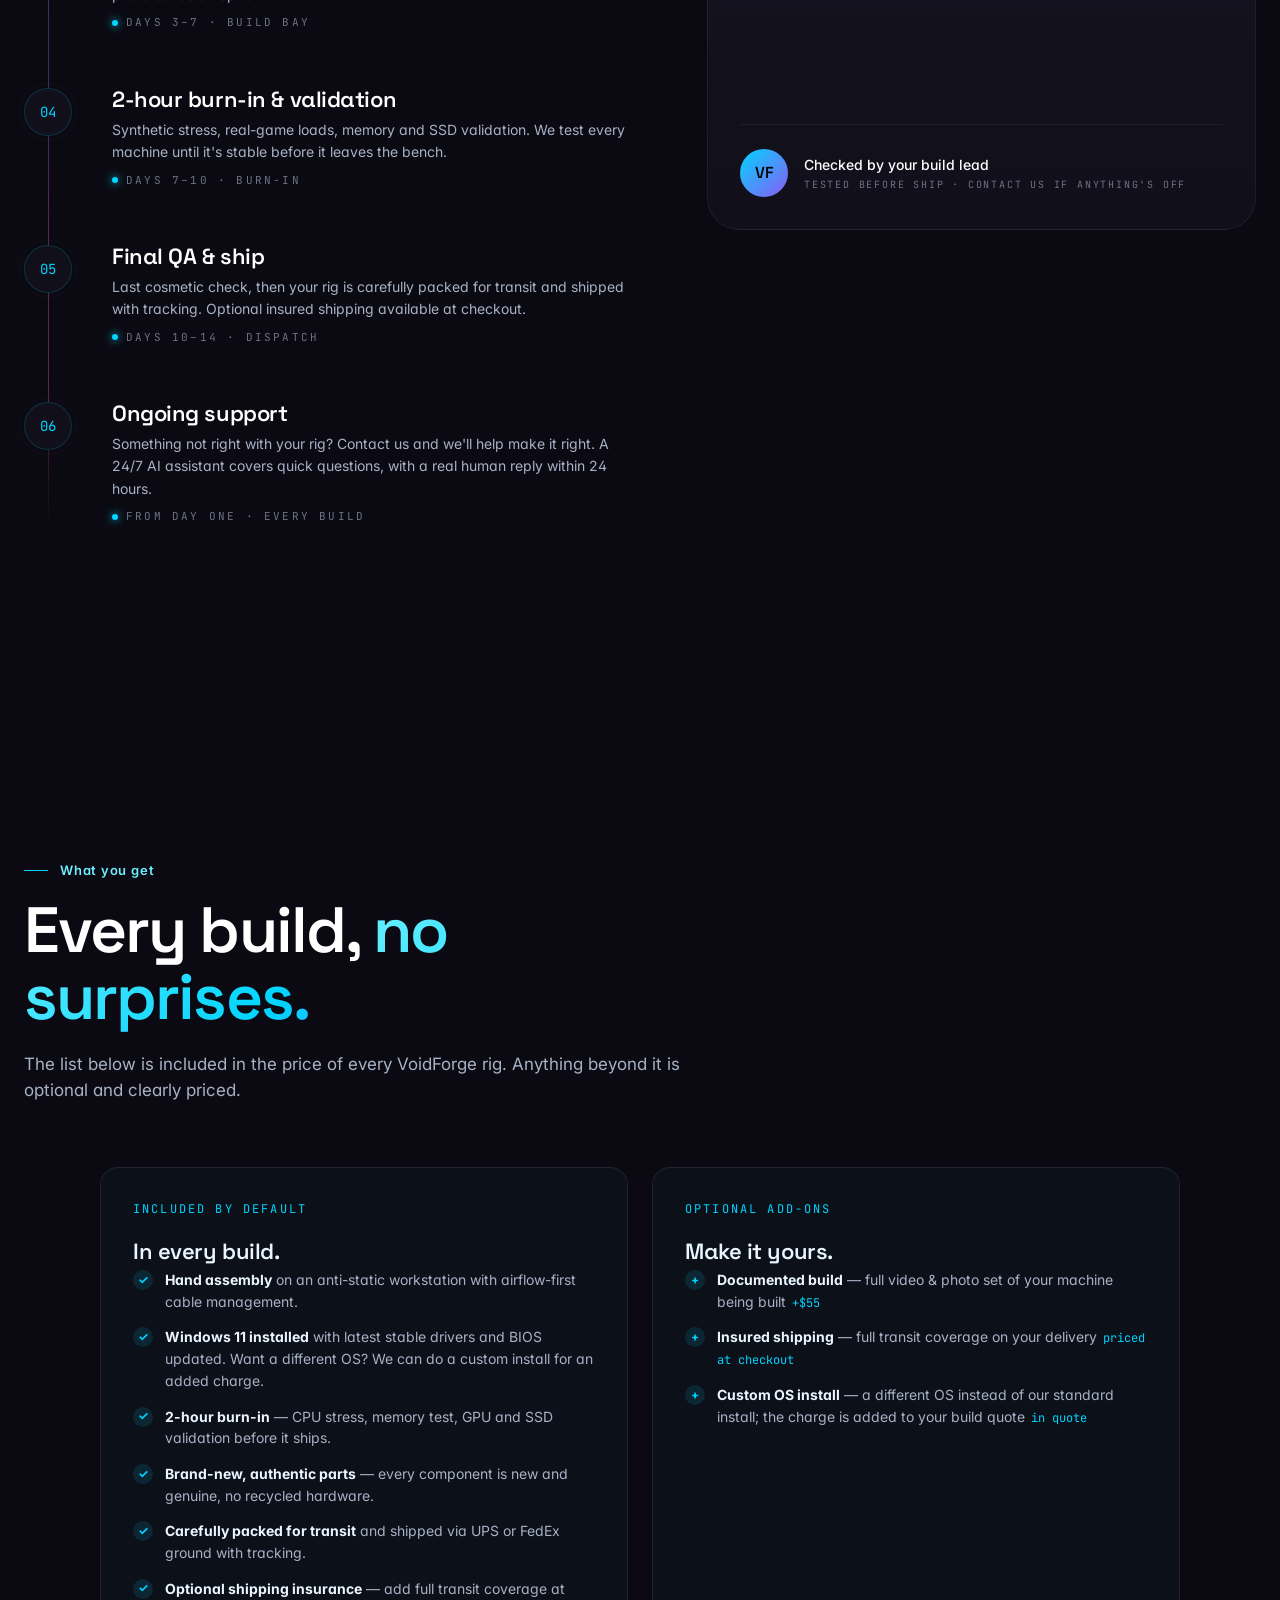
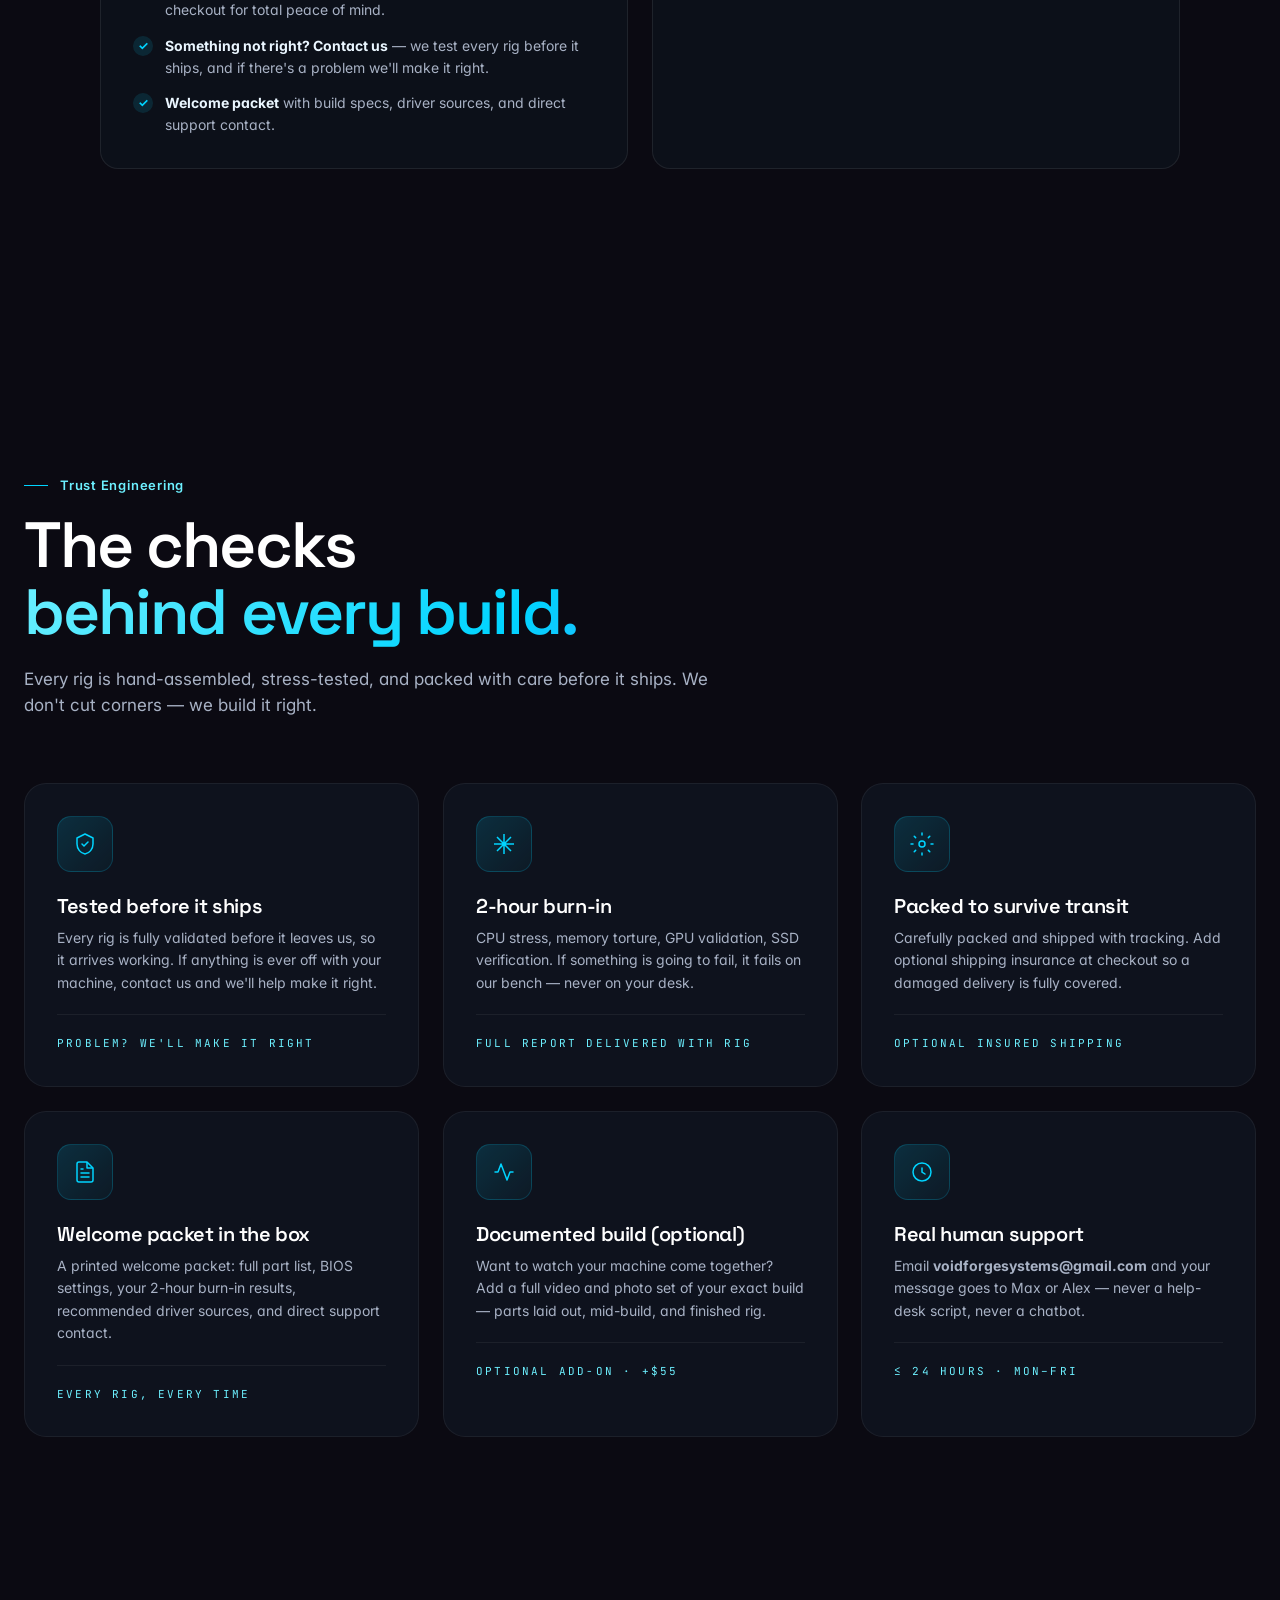
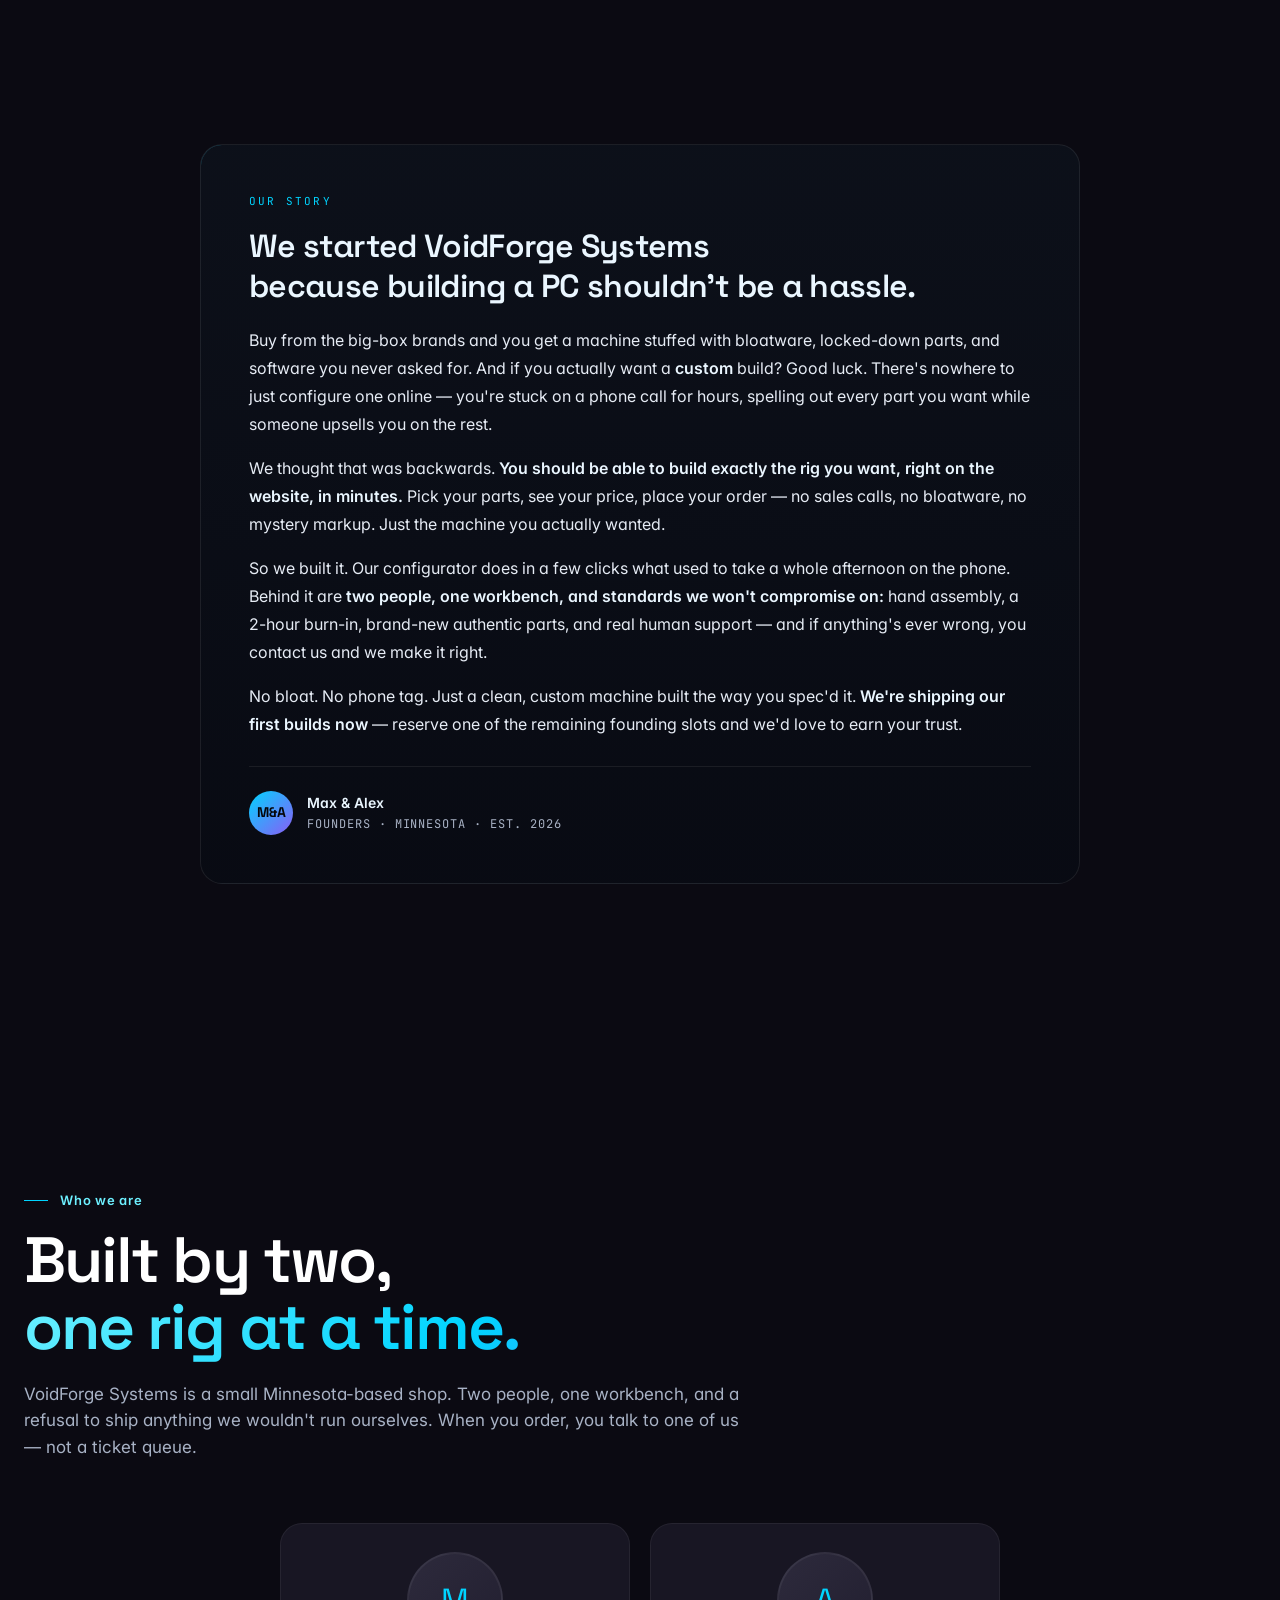
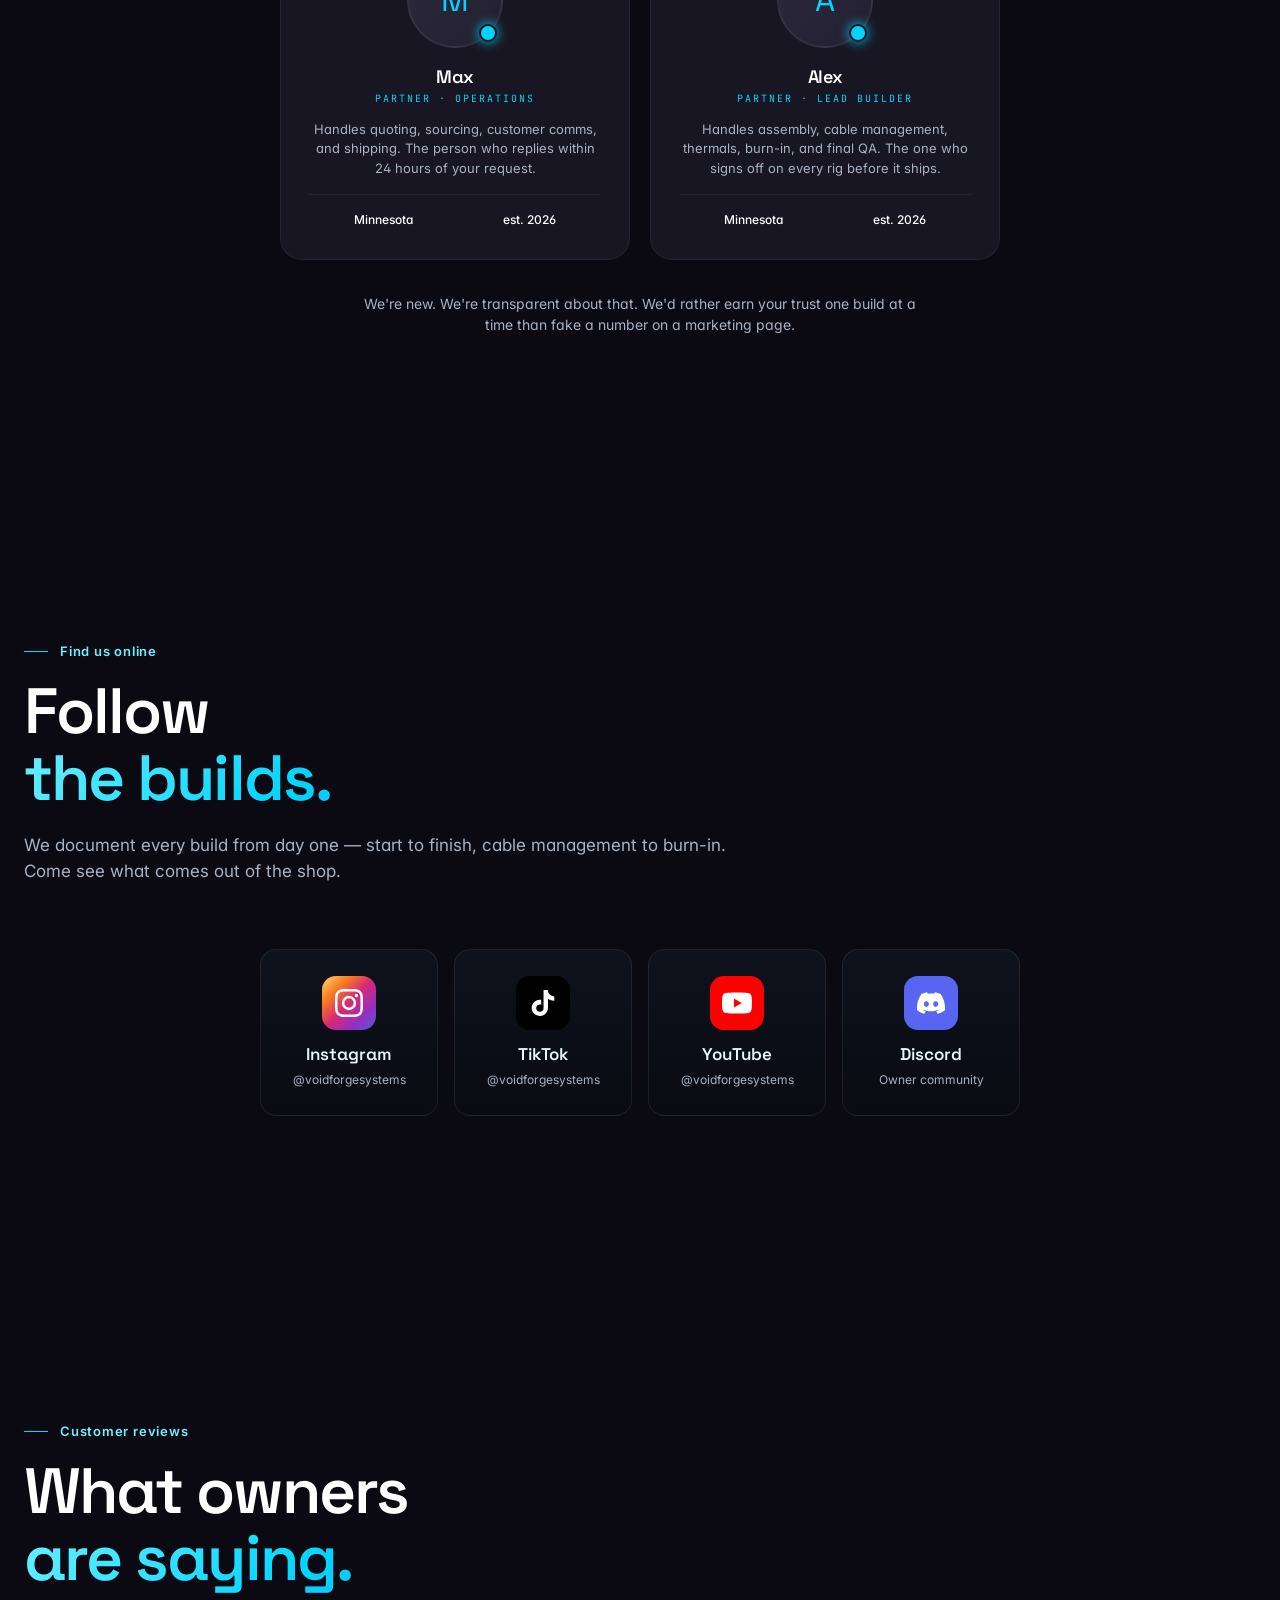
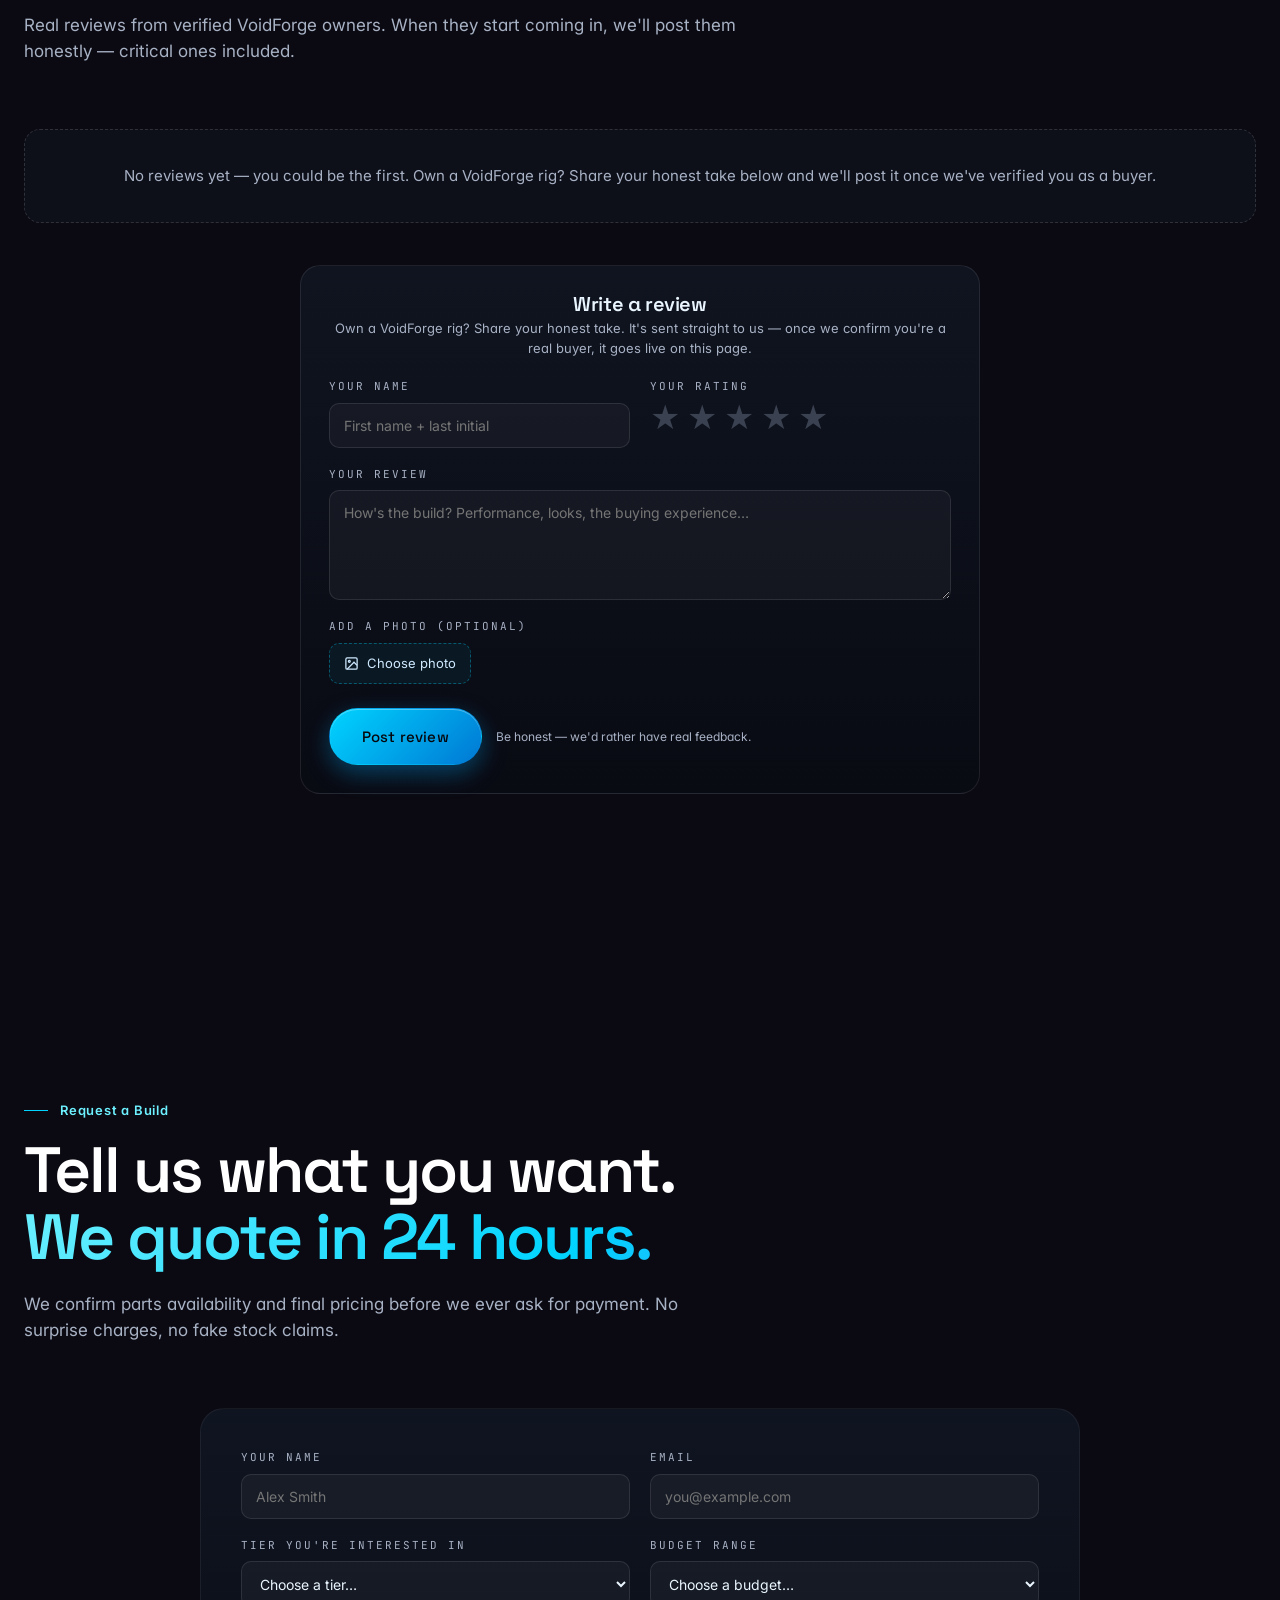
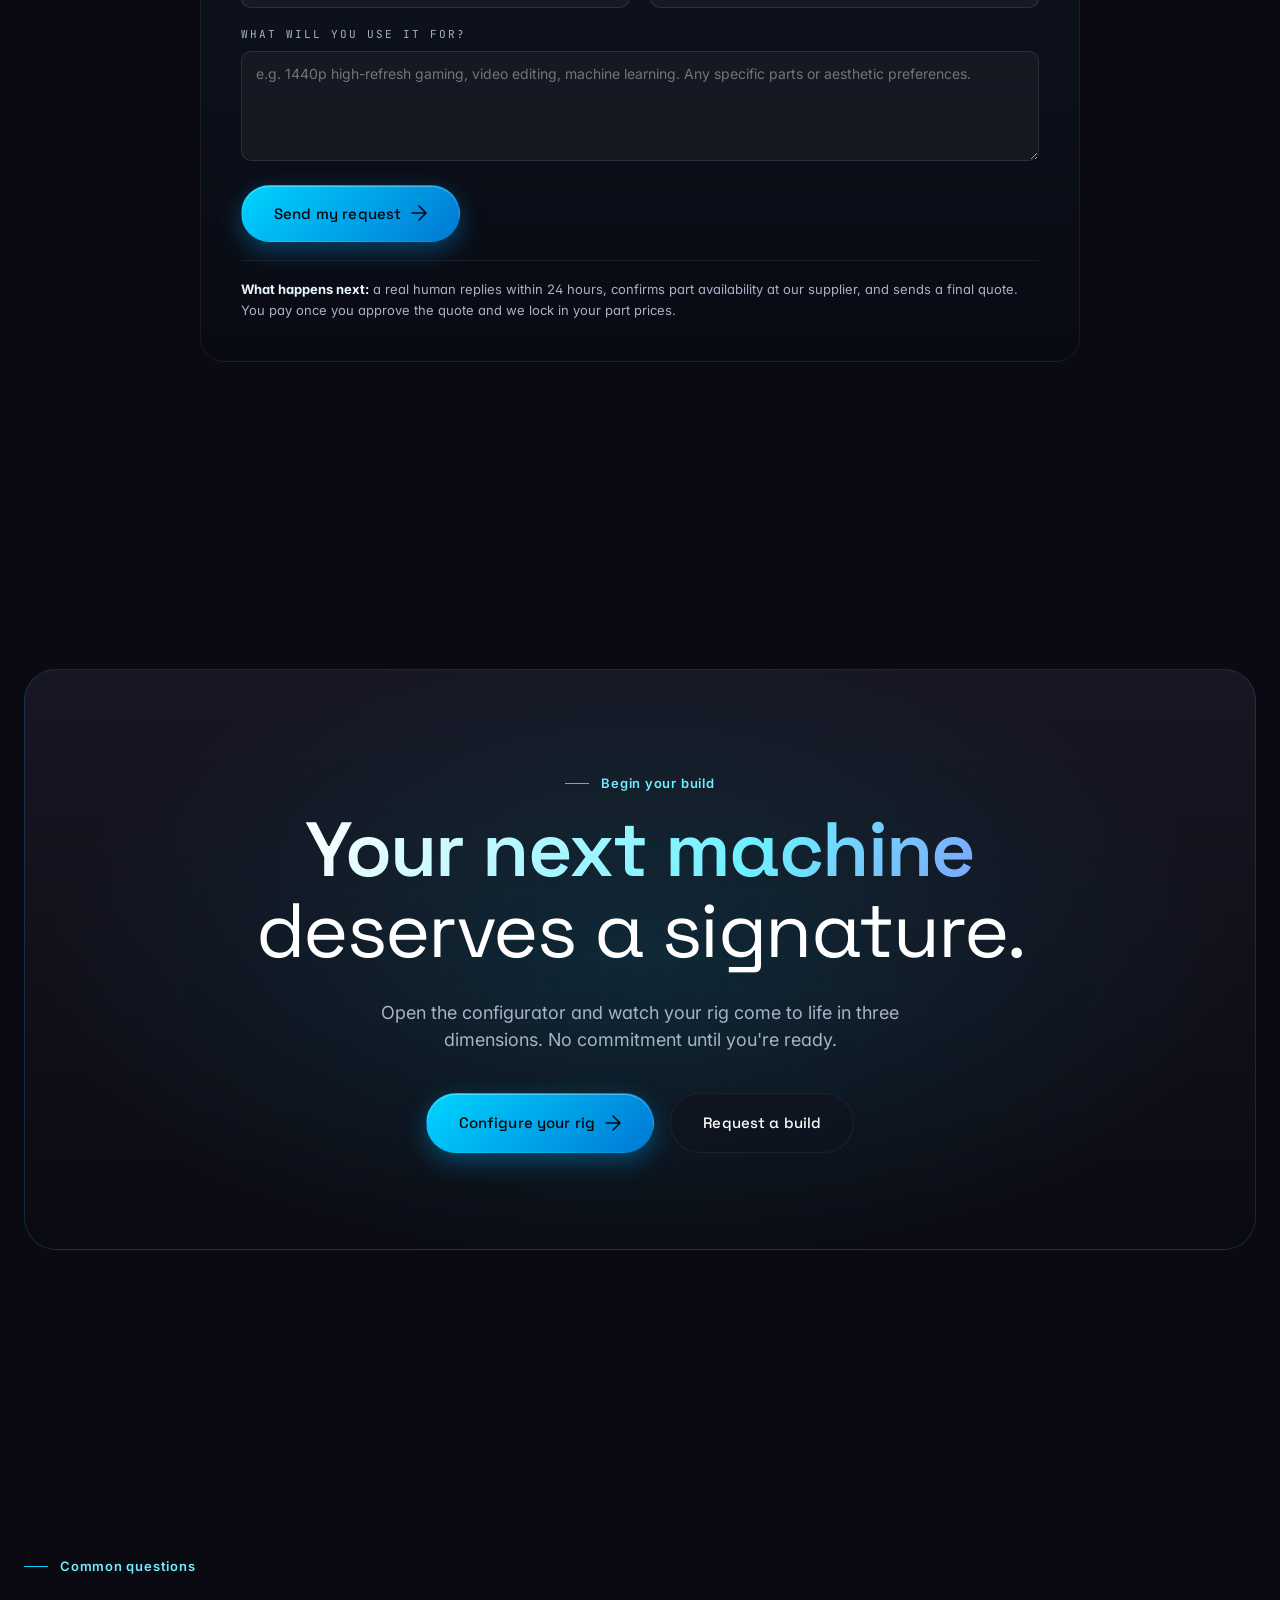
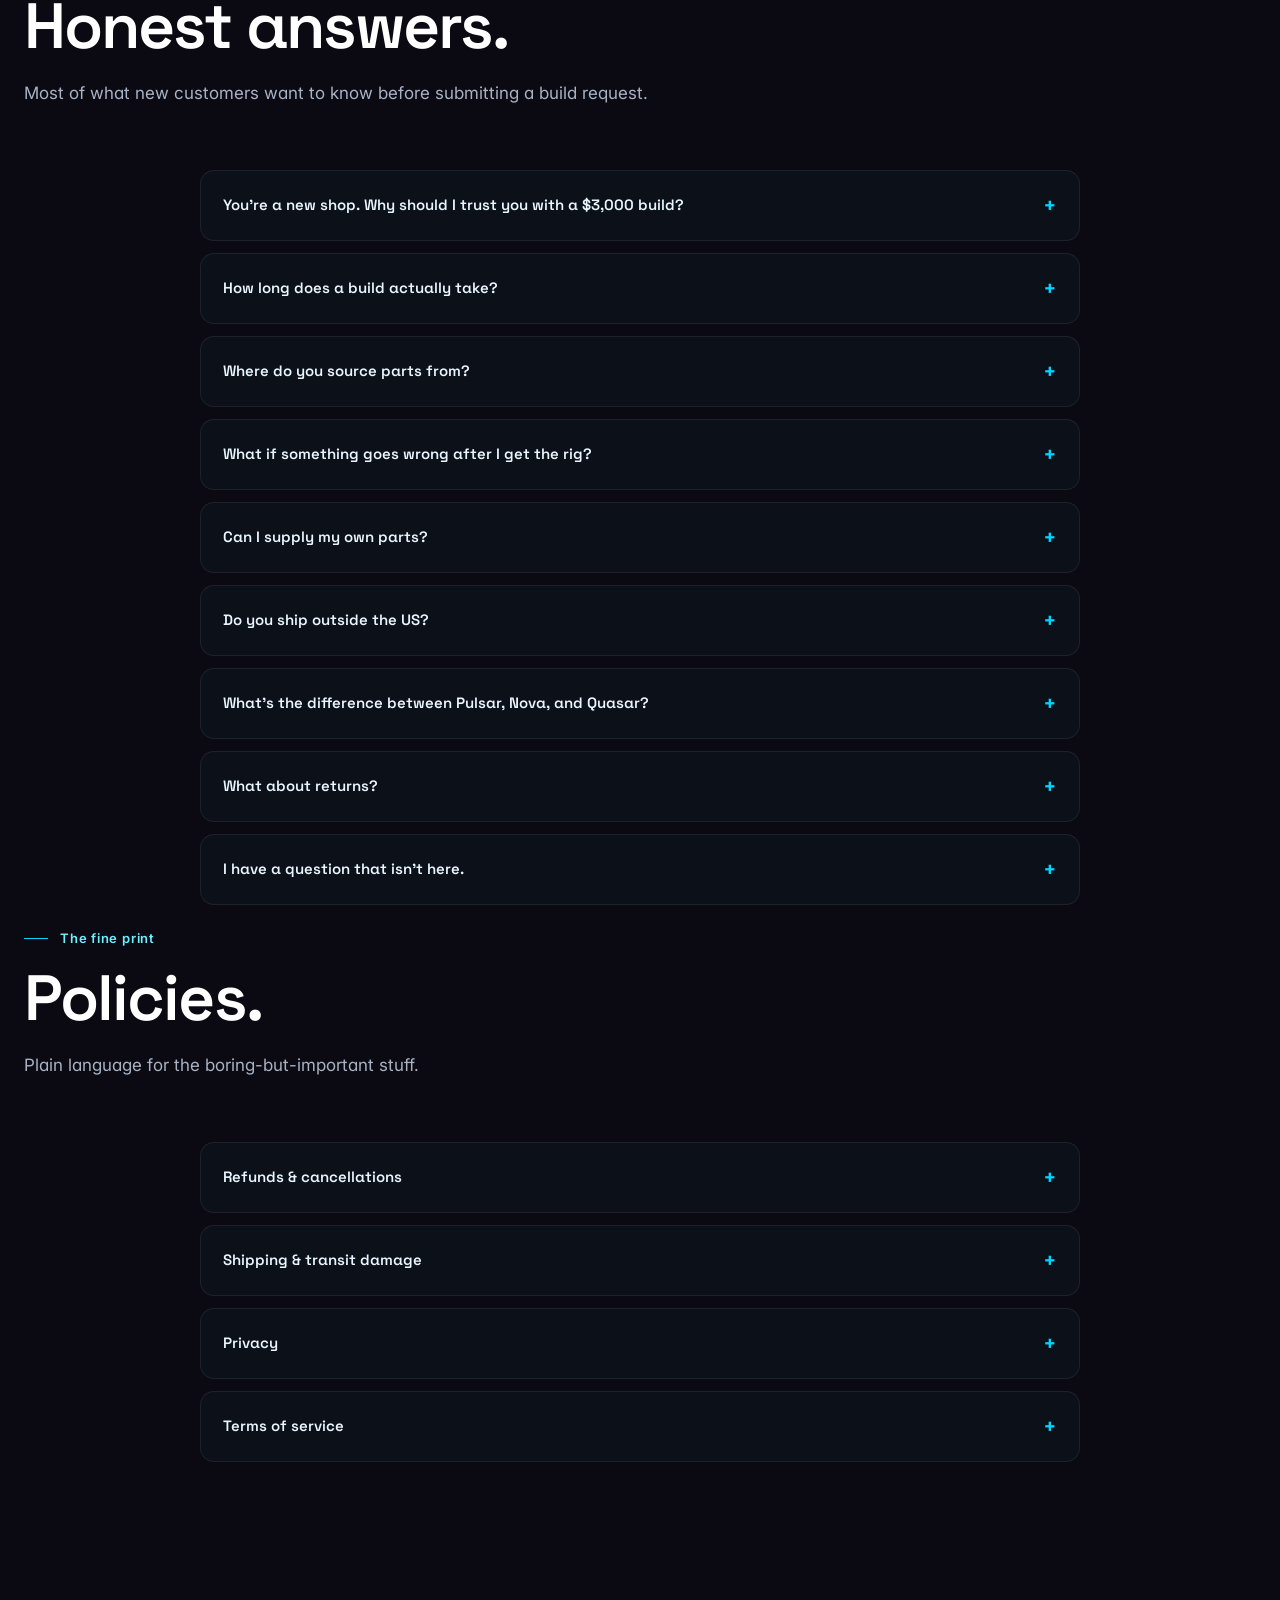
==== commit 6f34eedc: "Production audit: SEO meta, OG image, sitemap, robots, 404, lazy-load" ====
--- a/index.html
+++ b/index.html
@@ -11,19 +11,20 @@
 <meta property="og:type" content="website" />
 <meta property="og:title" content="VoidForge Systems — Hand-Built Custom PCs" />
 <meta property="og:description" content="Boutique custom PCs hand-built in Minnesota. 24-hour quotes, brand-new authentic parts, every rig tested before it ships." />
-<meta property="og:url" content="https://voidforgesystems.com/" />
+<meta property="og:url" content="https://maxpilich-ai.github.io/nebula-forge/" />
 <meta property="og:site_name" content="VoidForge Systems" />
-<meta property="og:image" content="https://voidforgesystems.com/og-image.png" />
+<meta property="og:image" content="https://maxpilich-ai.github.io/nebula-forge/og-image.png" />
 <meta property="og:image:width" content="1200" />
 <meta property="og:image:height" content="630" />
 <meta name="twitter:card" content="summary_large_image" />
 <meta name="twitter:title" content="VoidForge Systems — Hand-Built Custom PCs" />
 <meta name="twitter:description" content="Hand-built custom PCs from Minnesota. Boutique pricing, 24-hour quotes, real human support." />
-<meta name="twitter:image" content="https://voidforgesystems.com/og-image.png" />
-<link rel="canonical" href="https://voidforgesystems.com/" />
+<meta name="twitter:image" content="https://maxpilich-ai.github.io/nebula-forge/og-image.png" />
+<link rel="canonical" href="https://maxpilich-ai.github.io/nebula-forge/" />
 
 <!-- Favicon (replace with your real files when ready) -->
 <link rel="icon" type="image/svg+xml" href="data:image/svg+xml,%3Csvg xmlns='http://www.w3.org/2000/svg' viewBox='0 0 100 100'%3E%3Crect width='100' height='100' rx='22' fill='%2305060a'/%3E%3Ccircle cx='50' cy='50' r='22' fill='none' stroke='%2300d4ff' stroke-width='4'/%3E%3Ccircle cx='50' cy='50' r='8' fill='%2300d4ff'/%3E%3C/svg%3E" />
+<link rel="apple-touch-icon" href="apple-touch-icon.png" />
 
 <!-- Structured data for SEO -->
 <script type="application/ld+json">
@@ -32,7 +33,7 @@
   "@type": "Organization",
   "name": "VoidForge Systems",
   "description": "Boutique hand-built custom PCs from Minnesota.",
-  "url": "https://voidforgesystems.com/",
+  "url": "https://maxpilich-ai.github.io/nebula-forge/",
   "email": "voidforgesystems@gmail.com",
   "address": { "@type": "PostalAddress", "addressRegion": "MN", "addressCountry": "US" },
   "sameAs": [
@@ -1463,7 +1464,7 @@
         + '</div>'
         + '<div class="nf-stars">'+starsHTML(r.rating)+'</div>'
         + '<div class="nf-review-body">'+esc(r.text)+'</div>'
-        + (r.photo?'<img class="nf-review-photo" src="'+esc(r.photo)+'" alt="customer photo"/>':'')
+        + (r.photo?'<img class="nf-review-photo" src="'+esc(r.photo)+'" alt="customer photo" loading="lazy" decoding="async"/>':'')
         + (r.reply?'<div class="nf-review-reply"><div class="nf-review-reply-label">VoidForge replied</div>'+esc(r.reply)+'</div>':'')
         + '</div>';
     }).join('');
@@ -1552,7 +1553,7 @@
       </div>
       <form class="nf-request-form" action="https://formspree.io/f/meebkkzn" method="POST">
         <input type="hidden" name="_subject" value="New build request — VoidForge Systems"/>
-        <input type="hidden" name="_next" value="https://voidforgesystems.com/?thanks=1"/>
+        <input type="hidden" name="_next" value="https://maxpilich-ai.github.io/nebula-forge/?thanks=1"/>
         <div class="nf-form-grid">
           <label class="nf-field">
             <span>Your name</span>
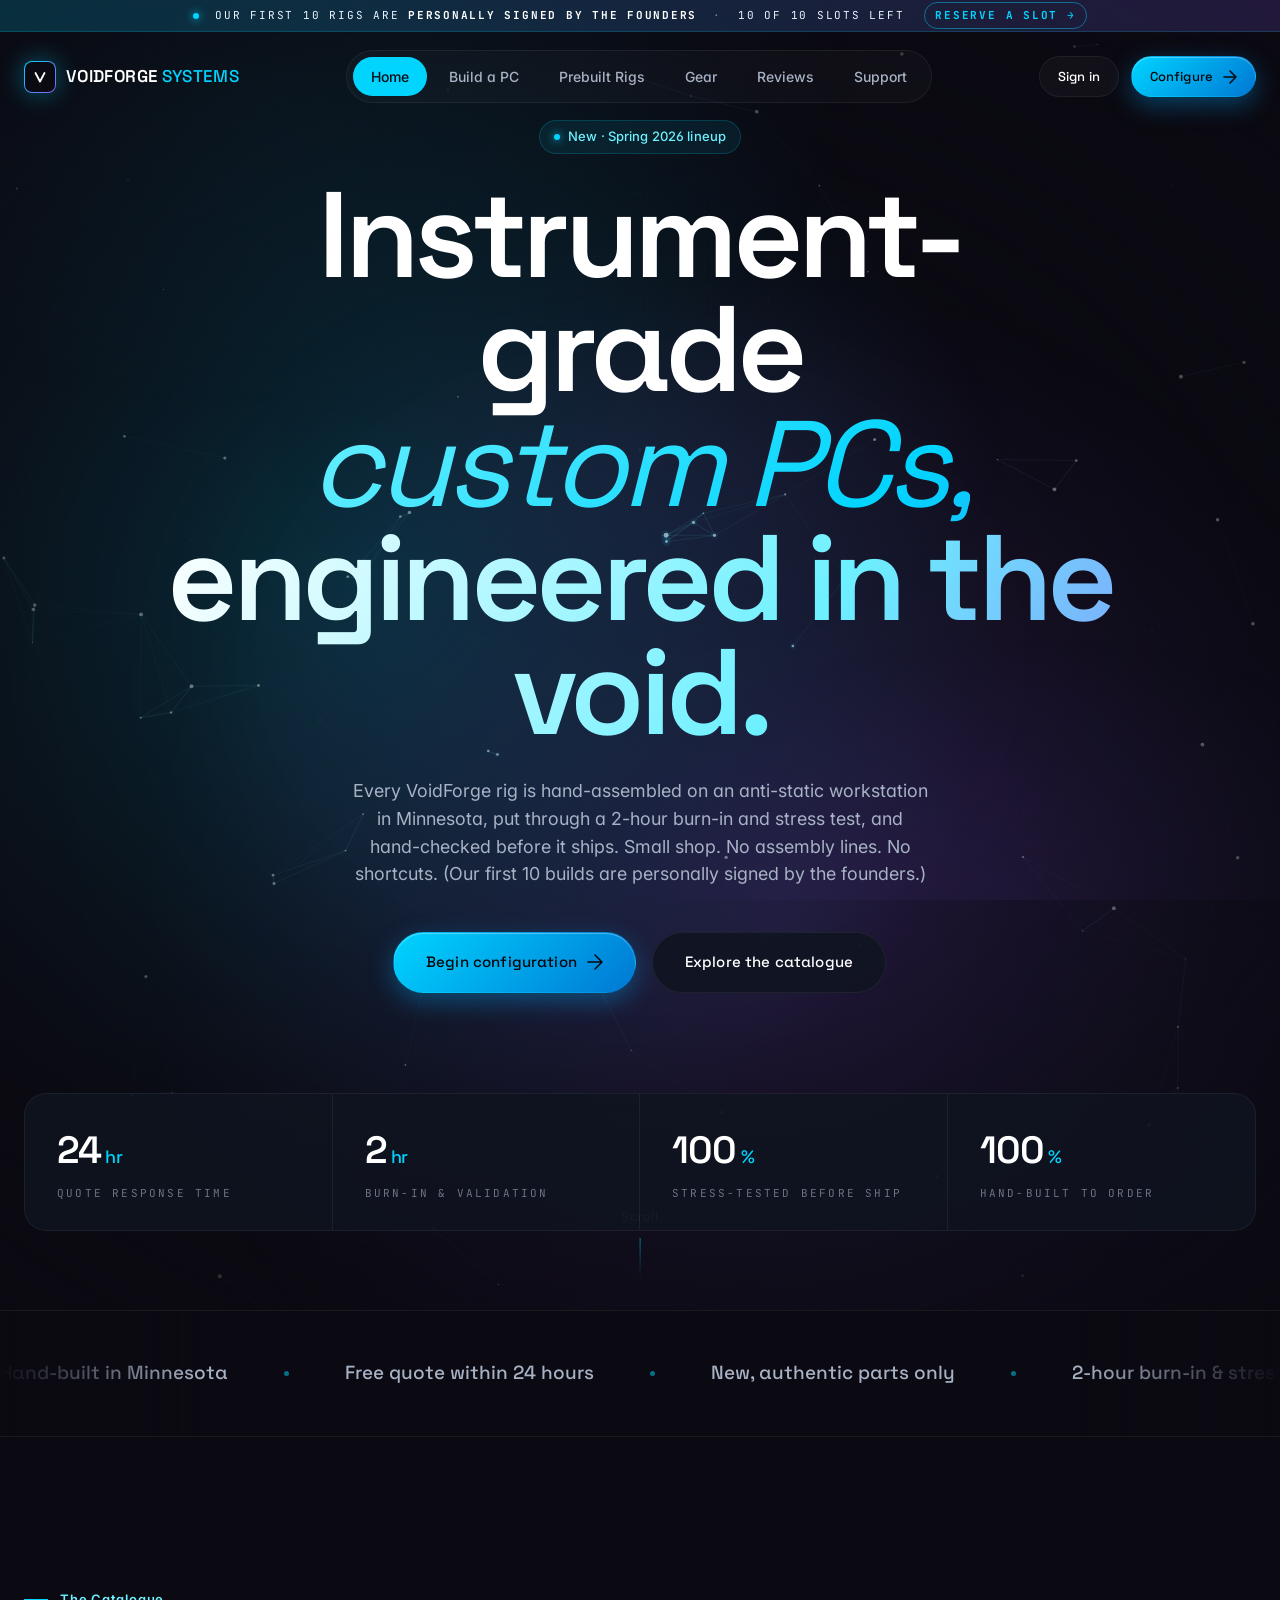
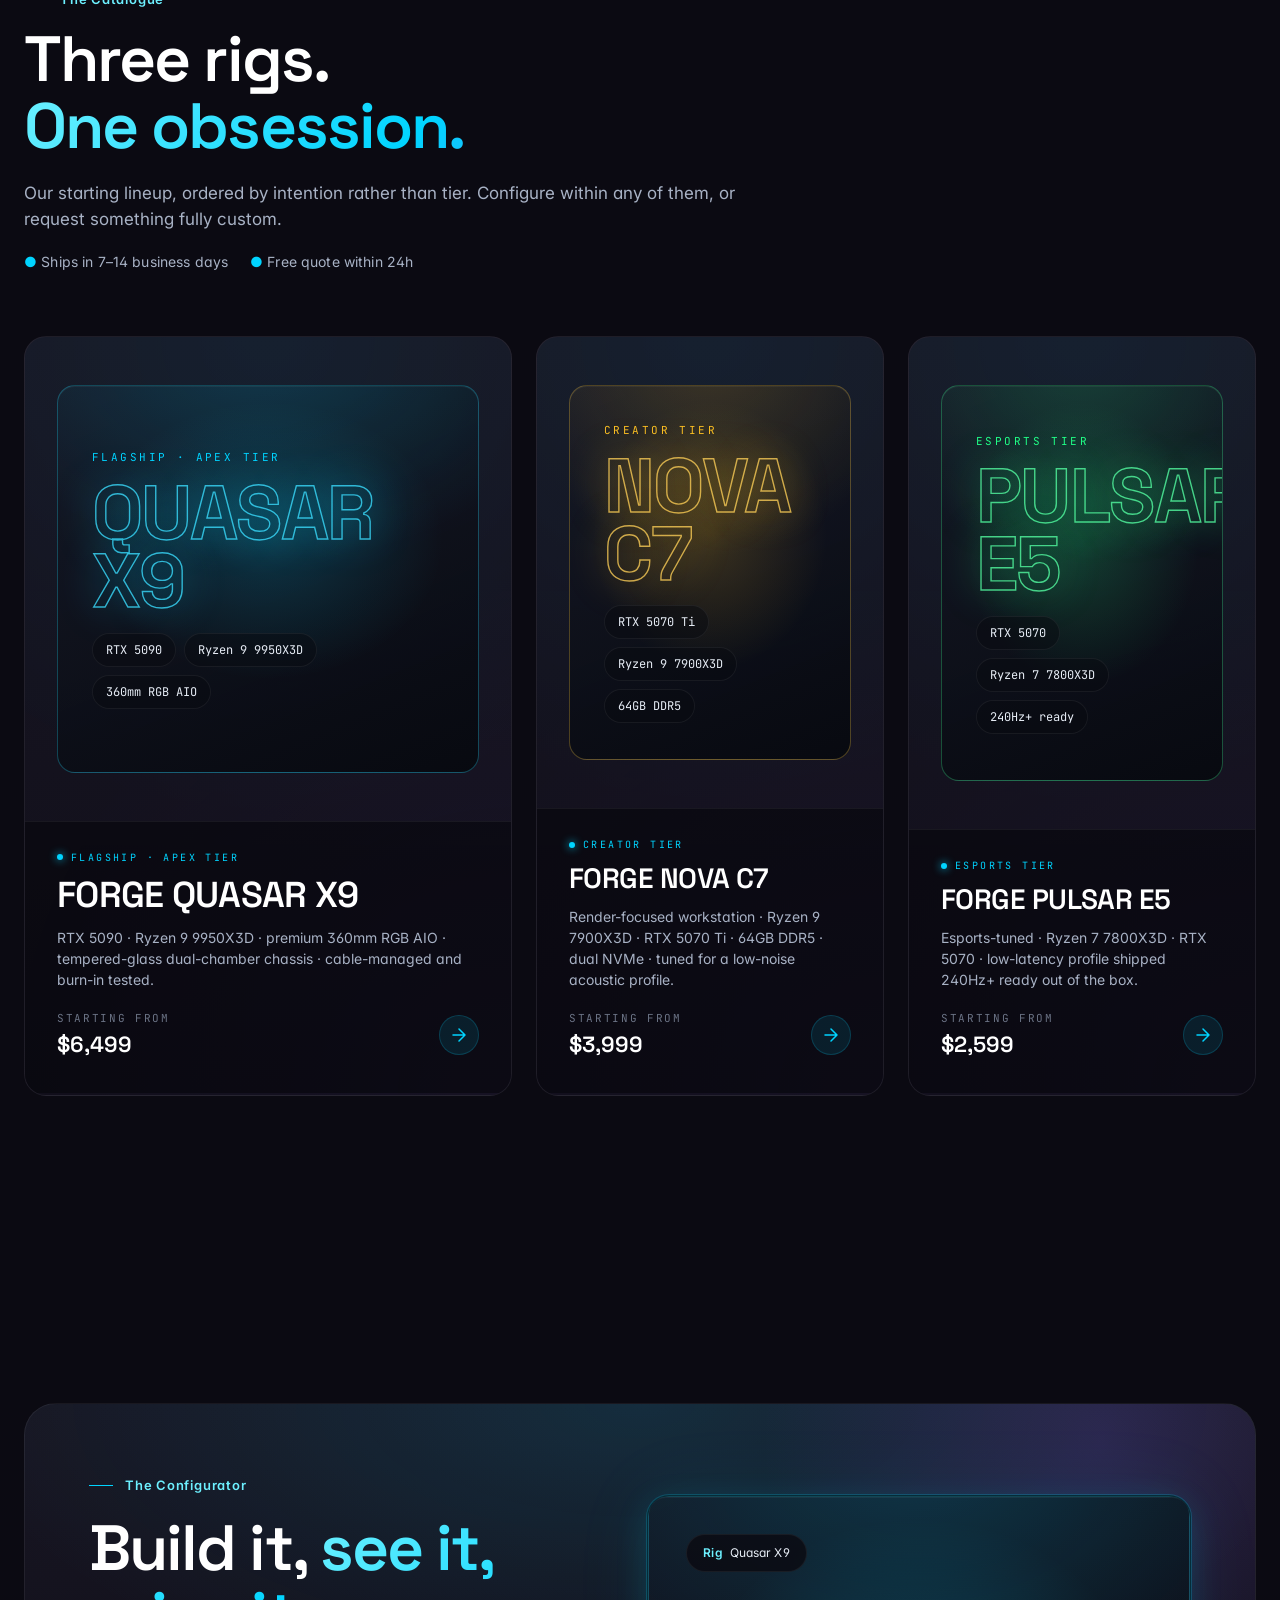
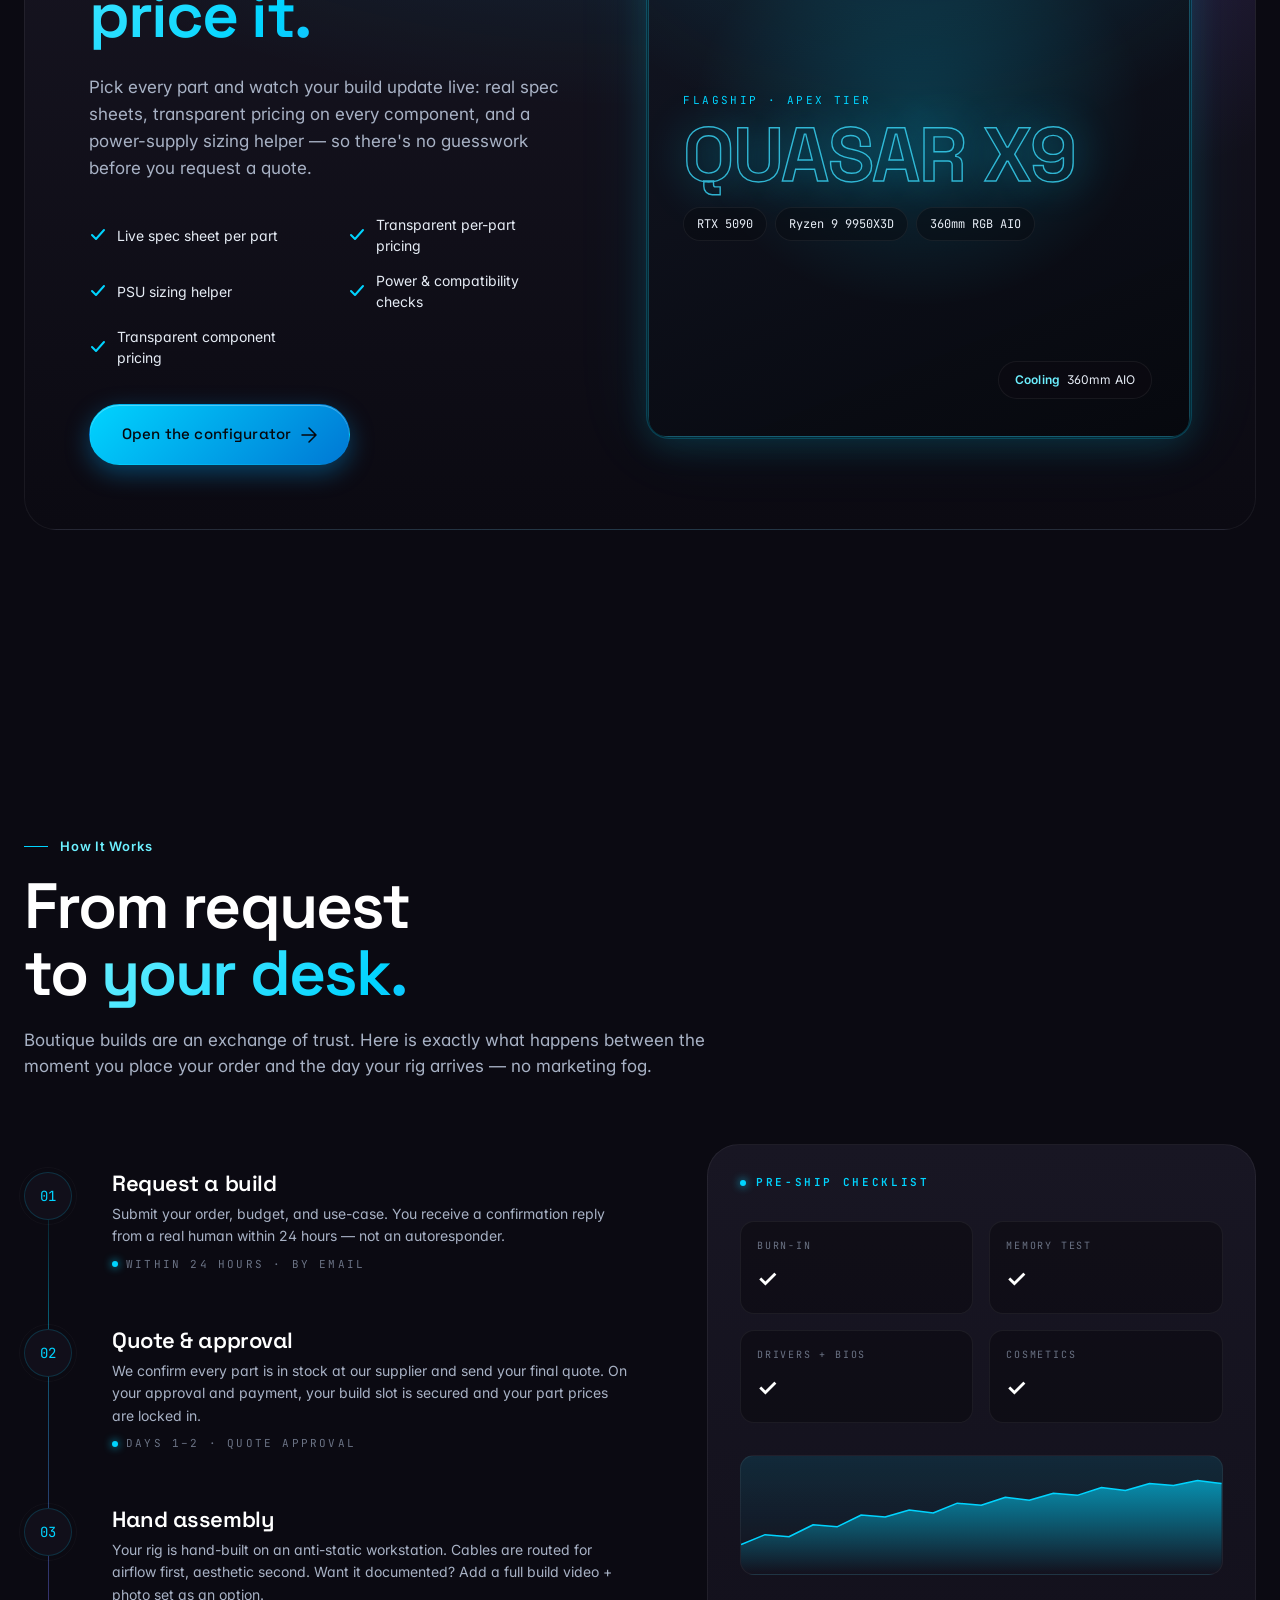
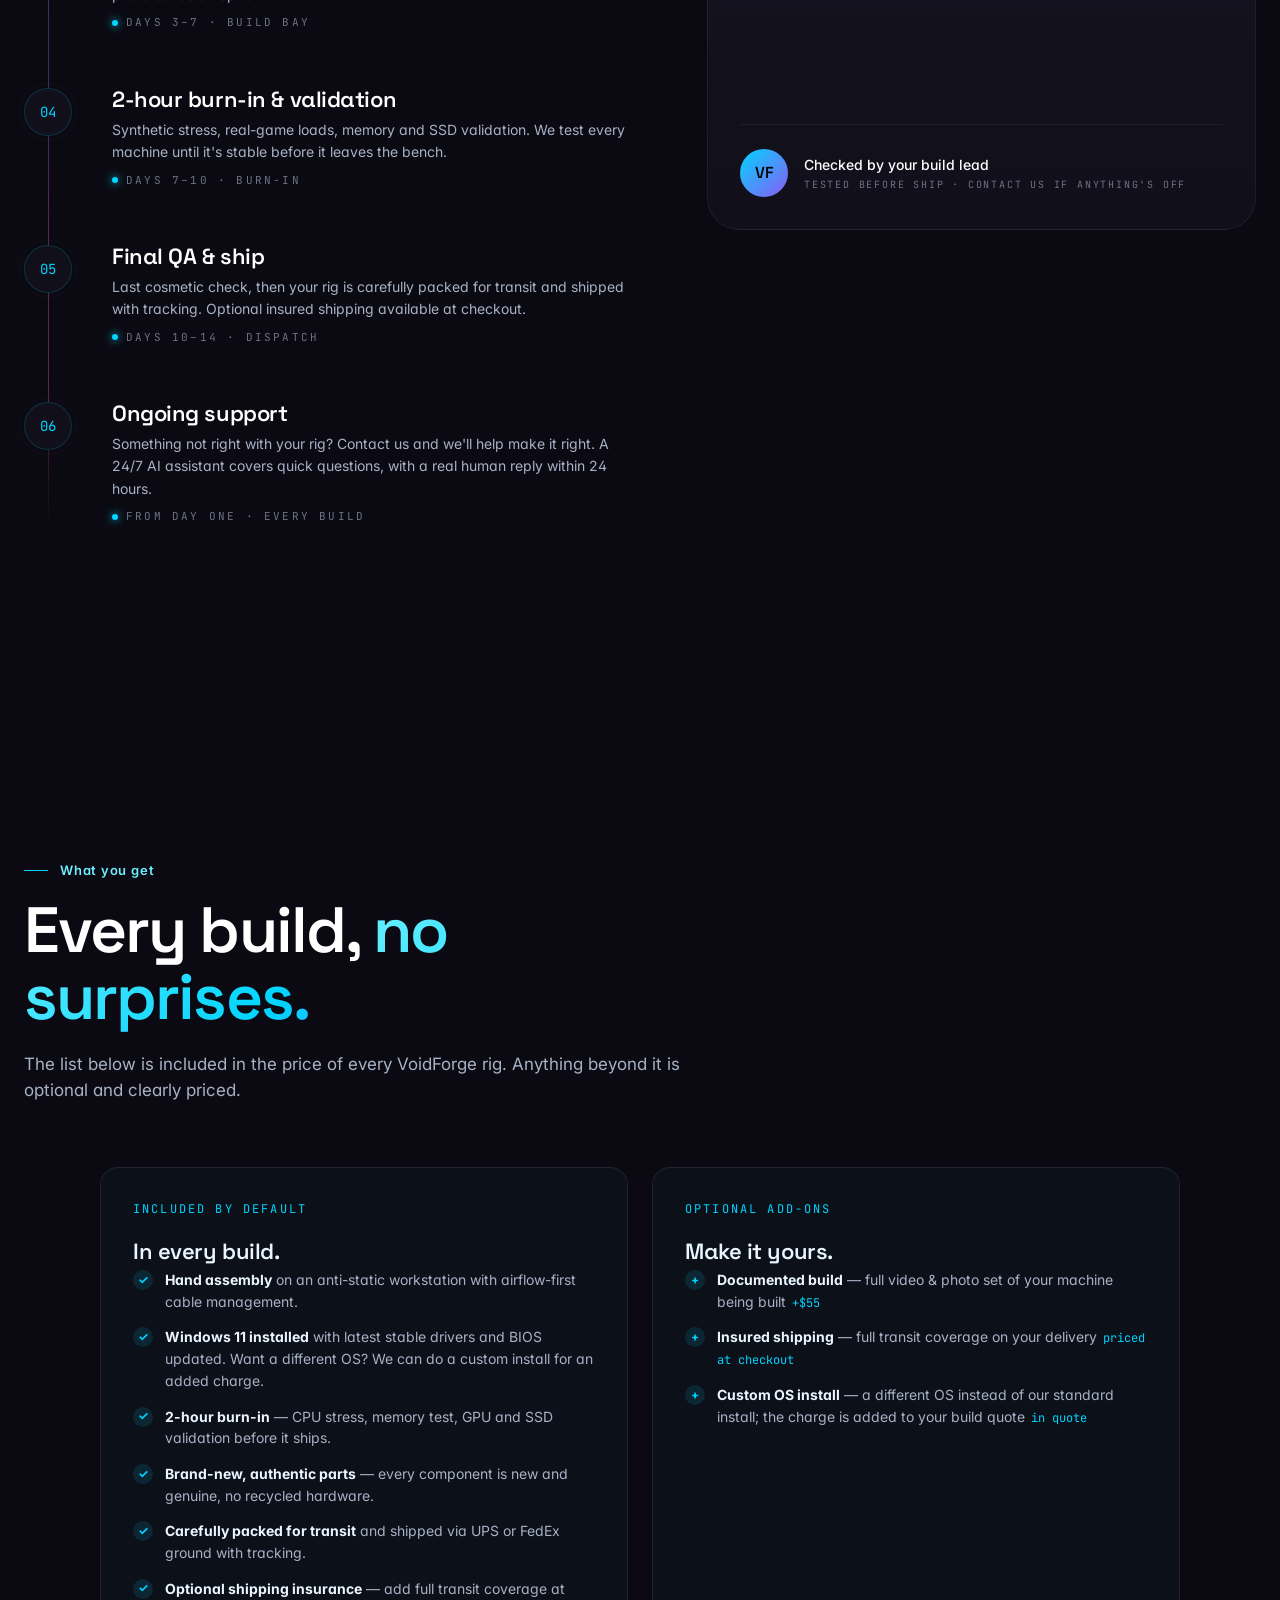
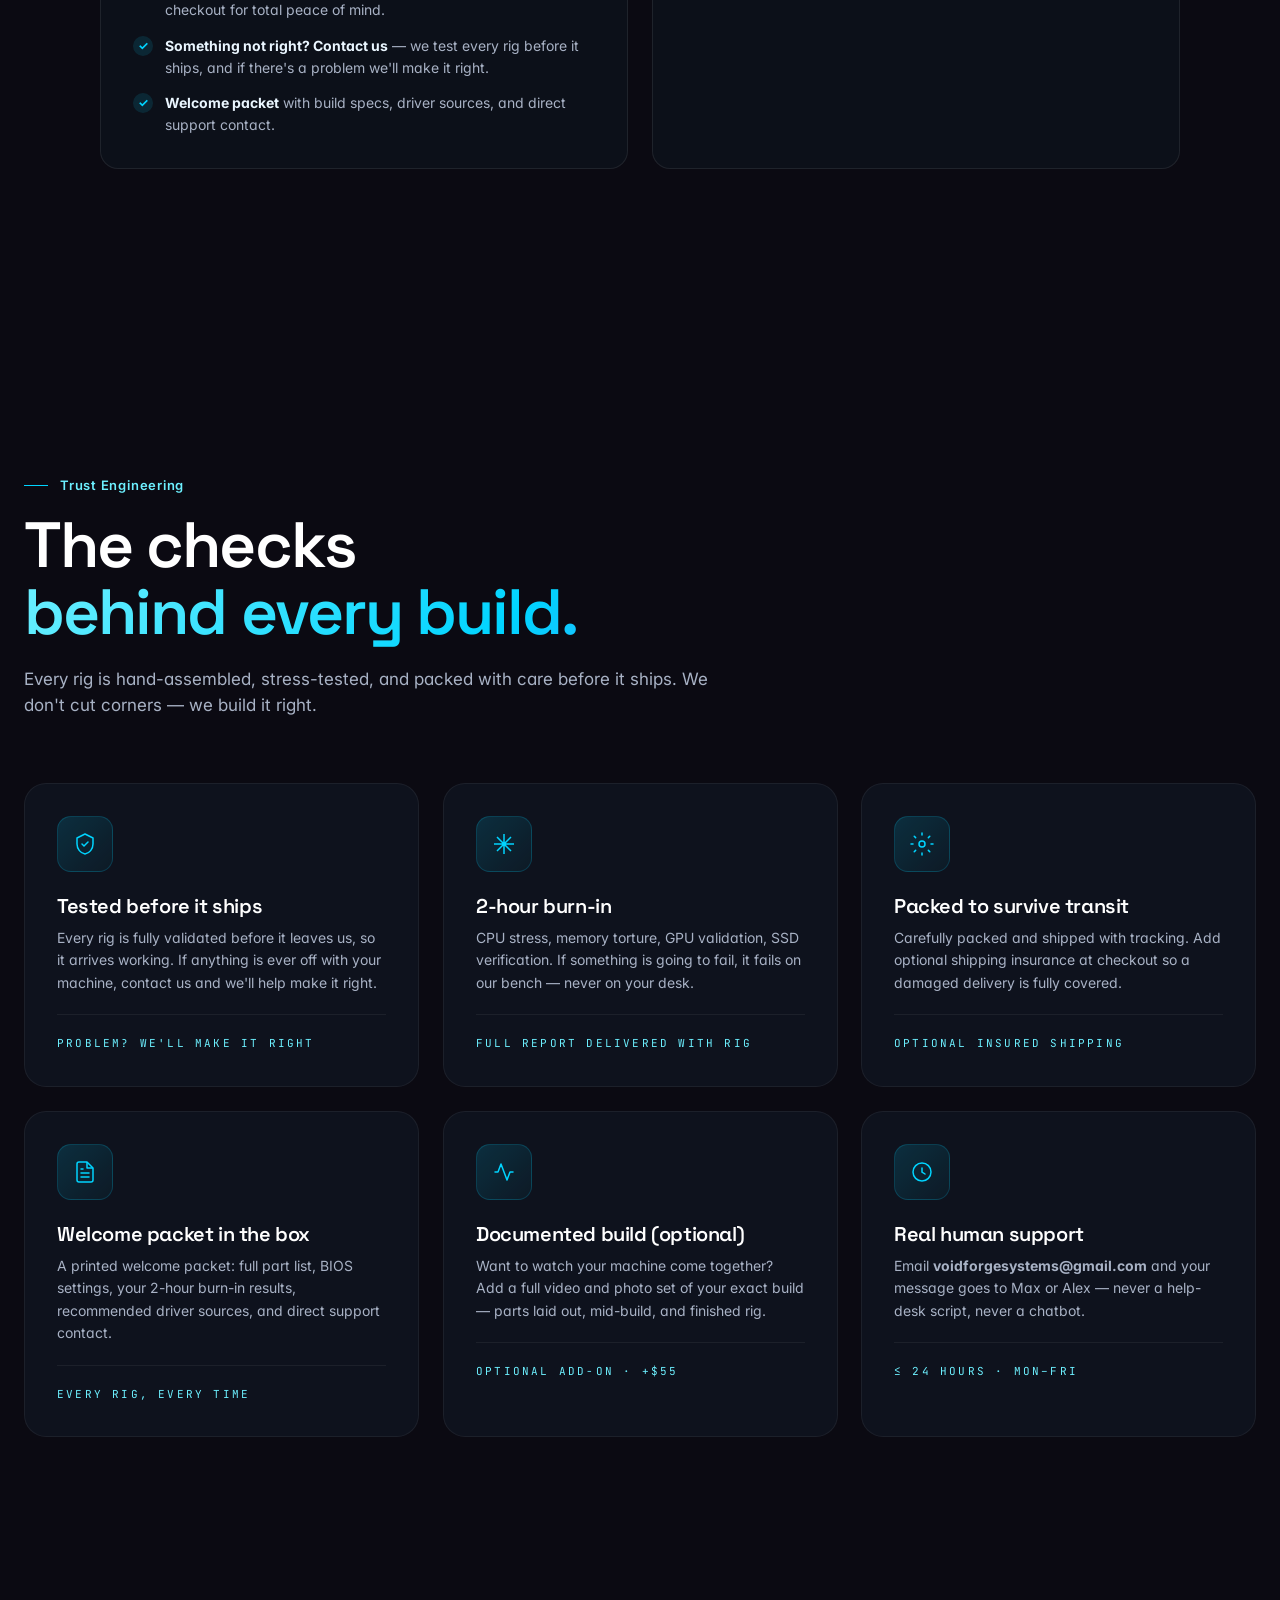
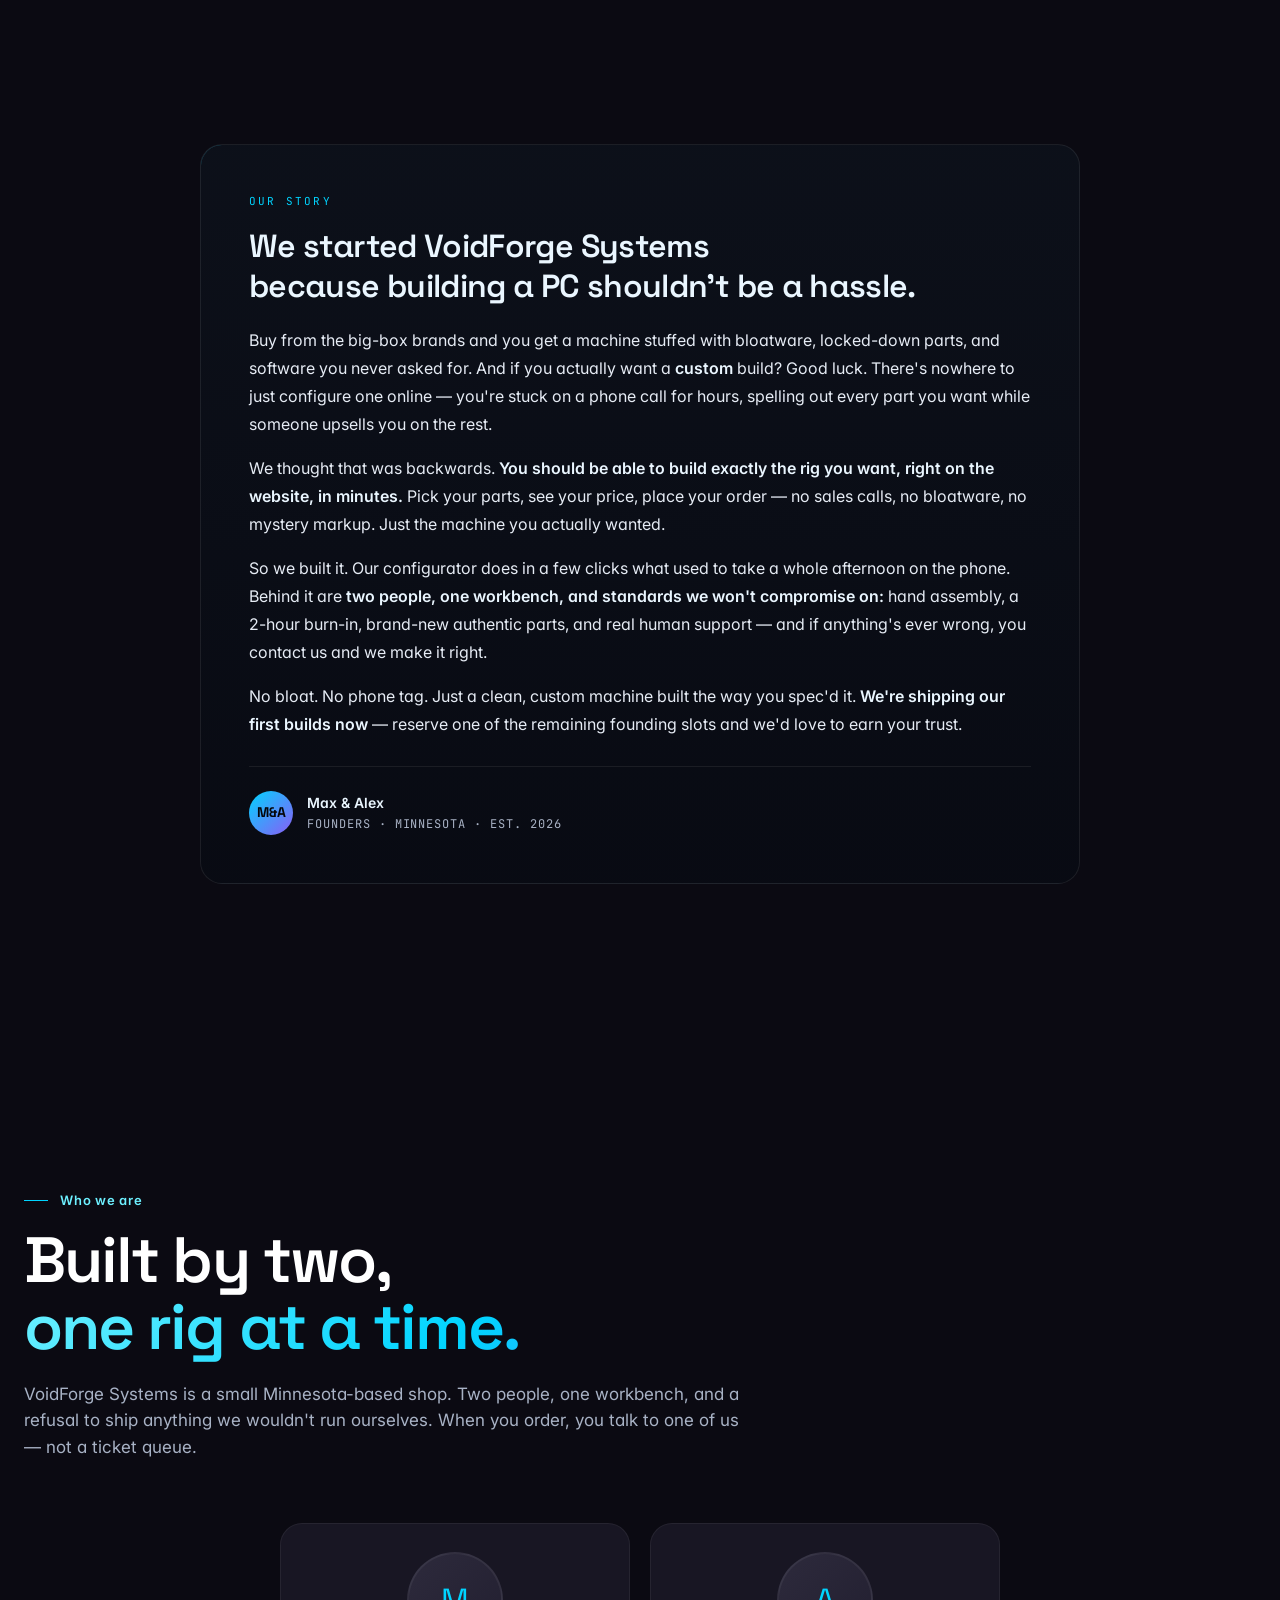
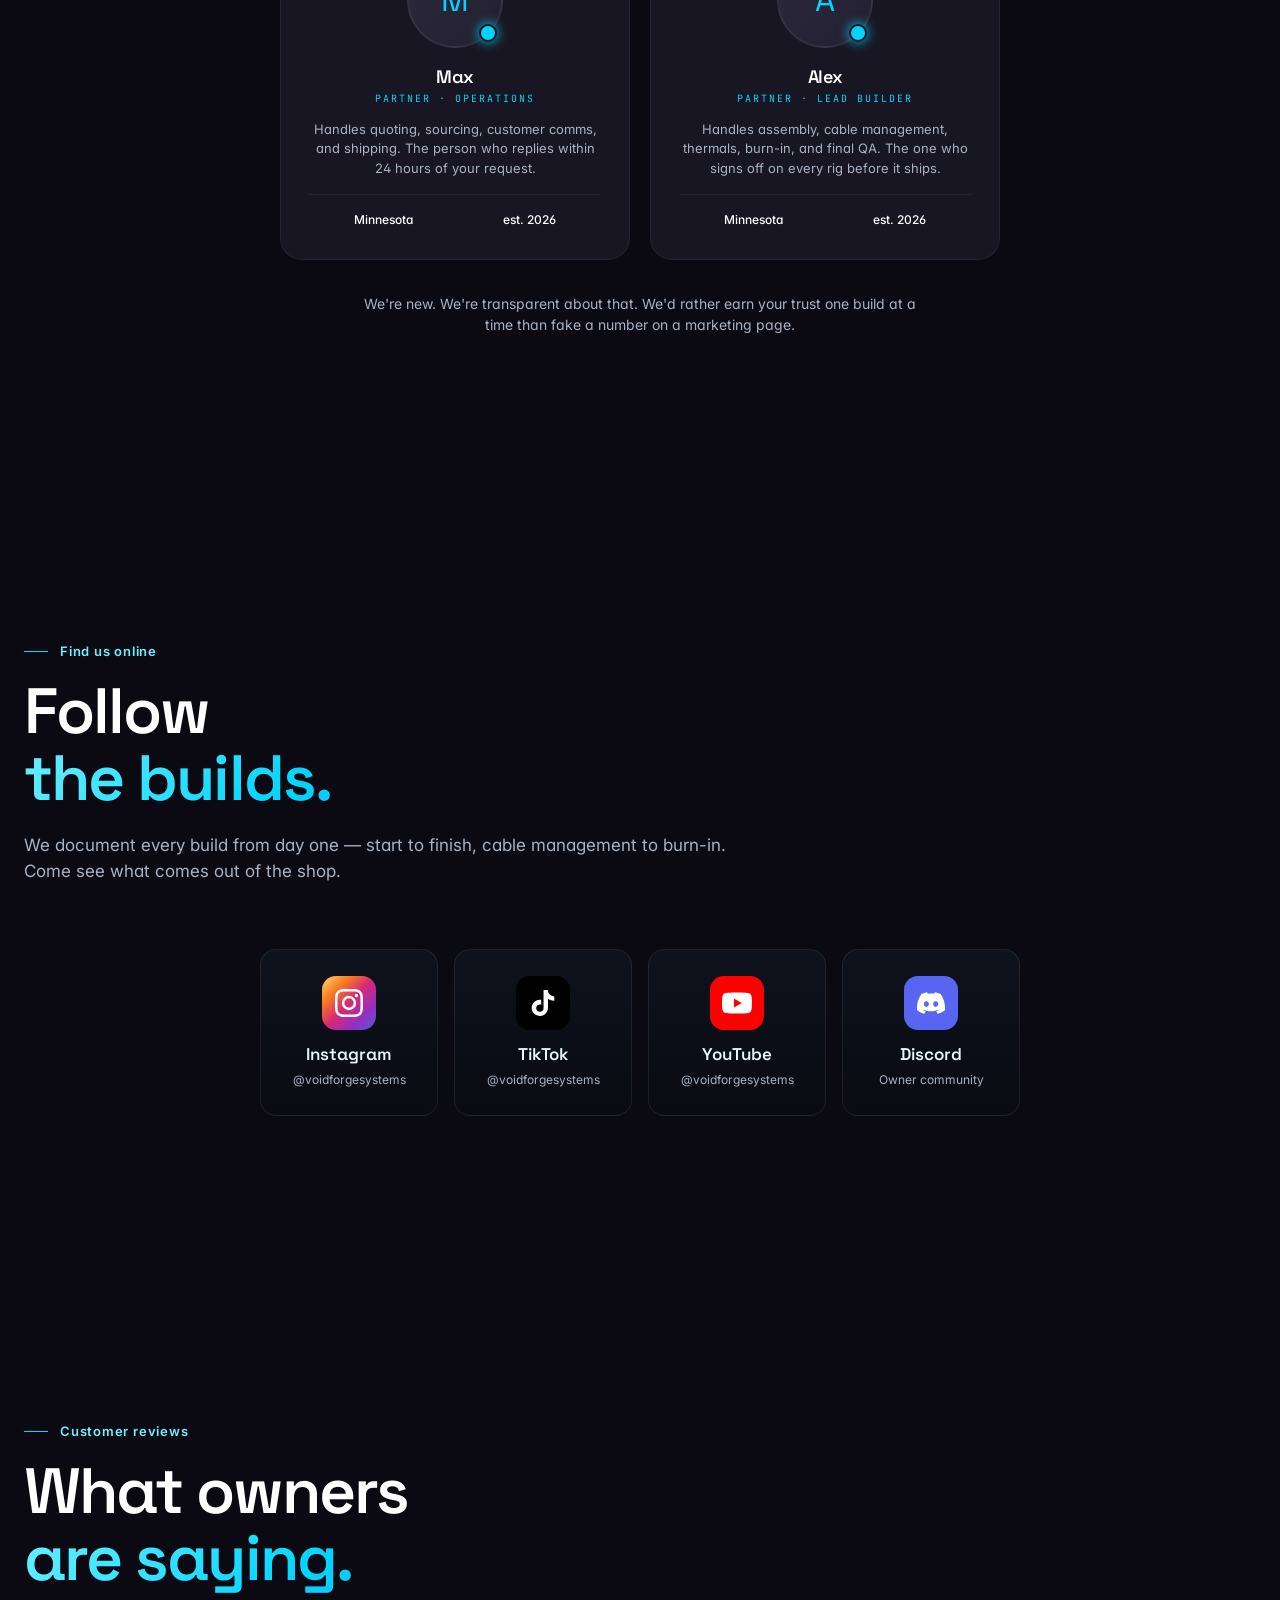
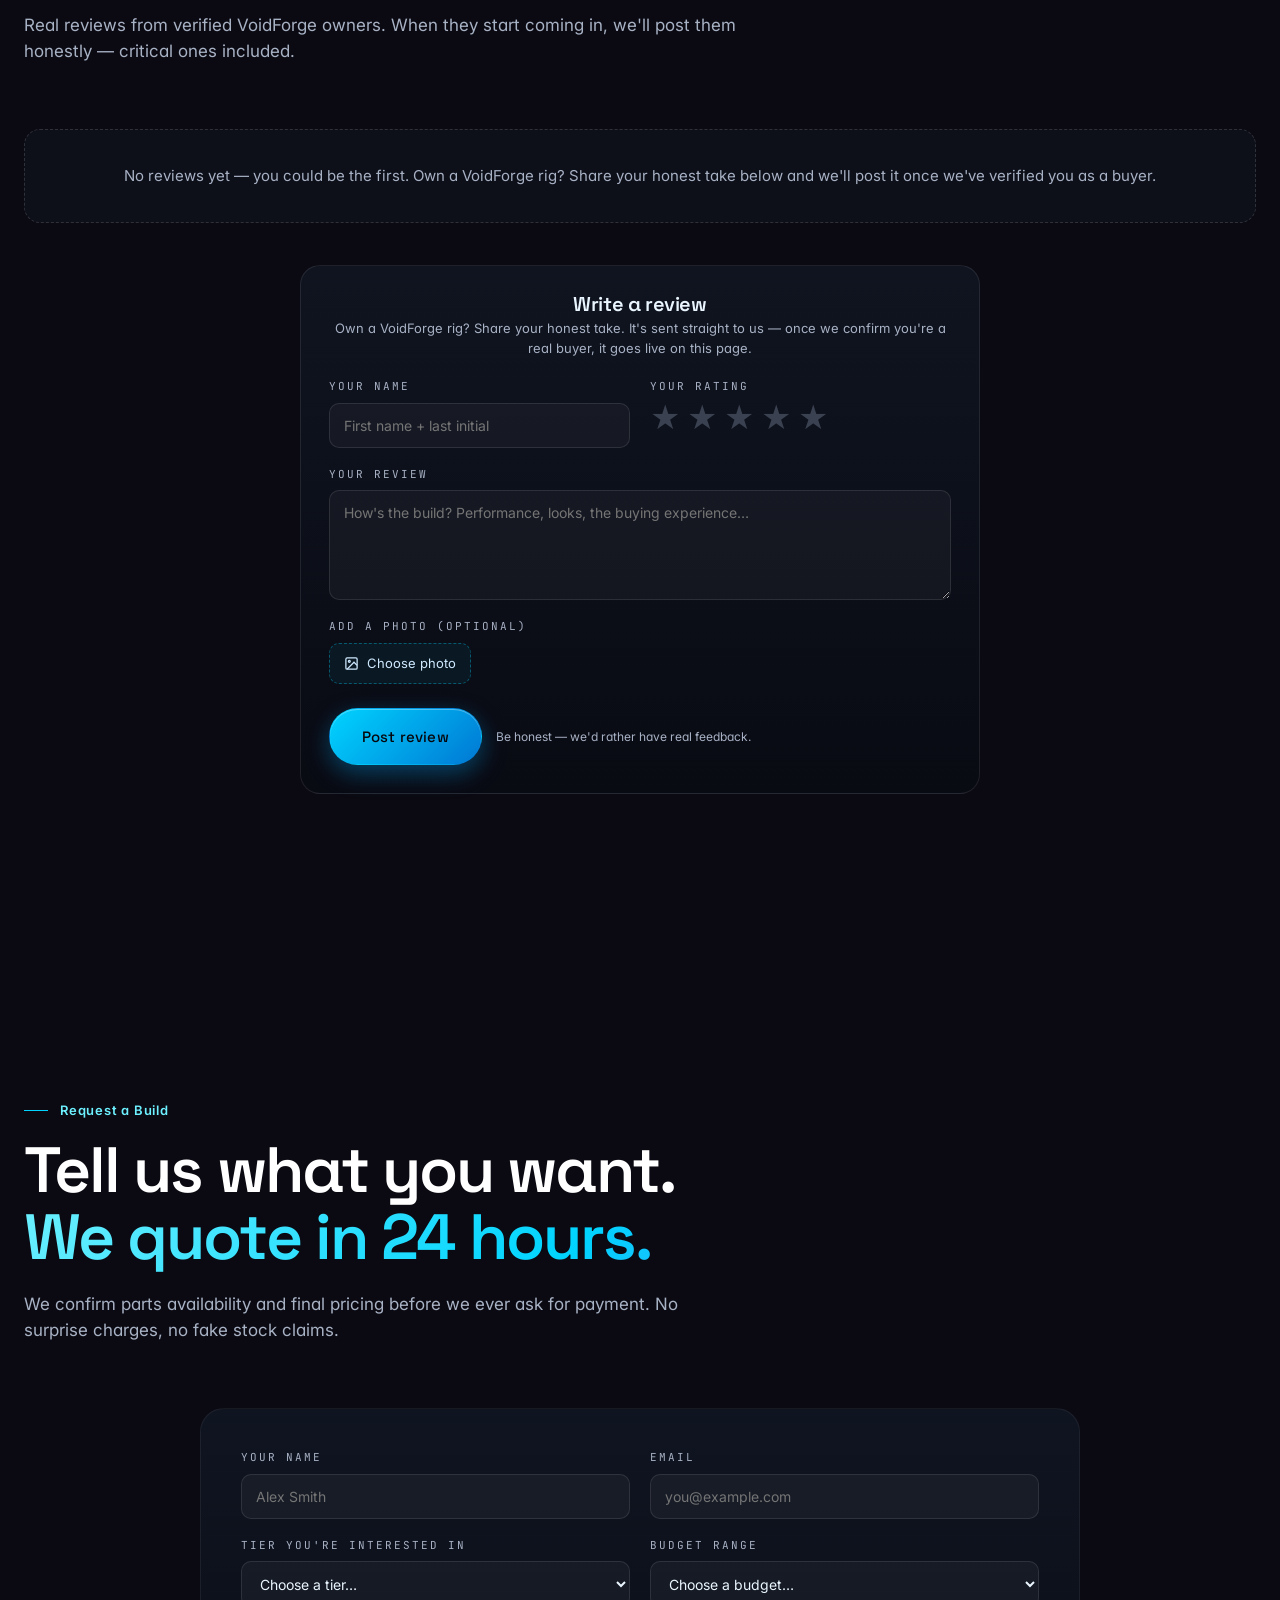
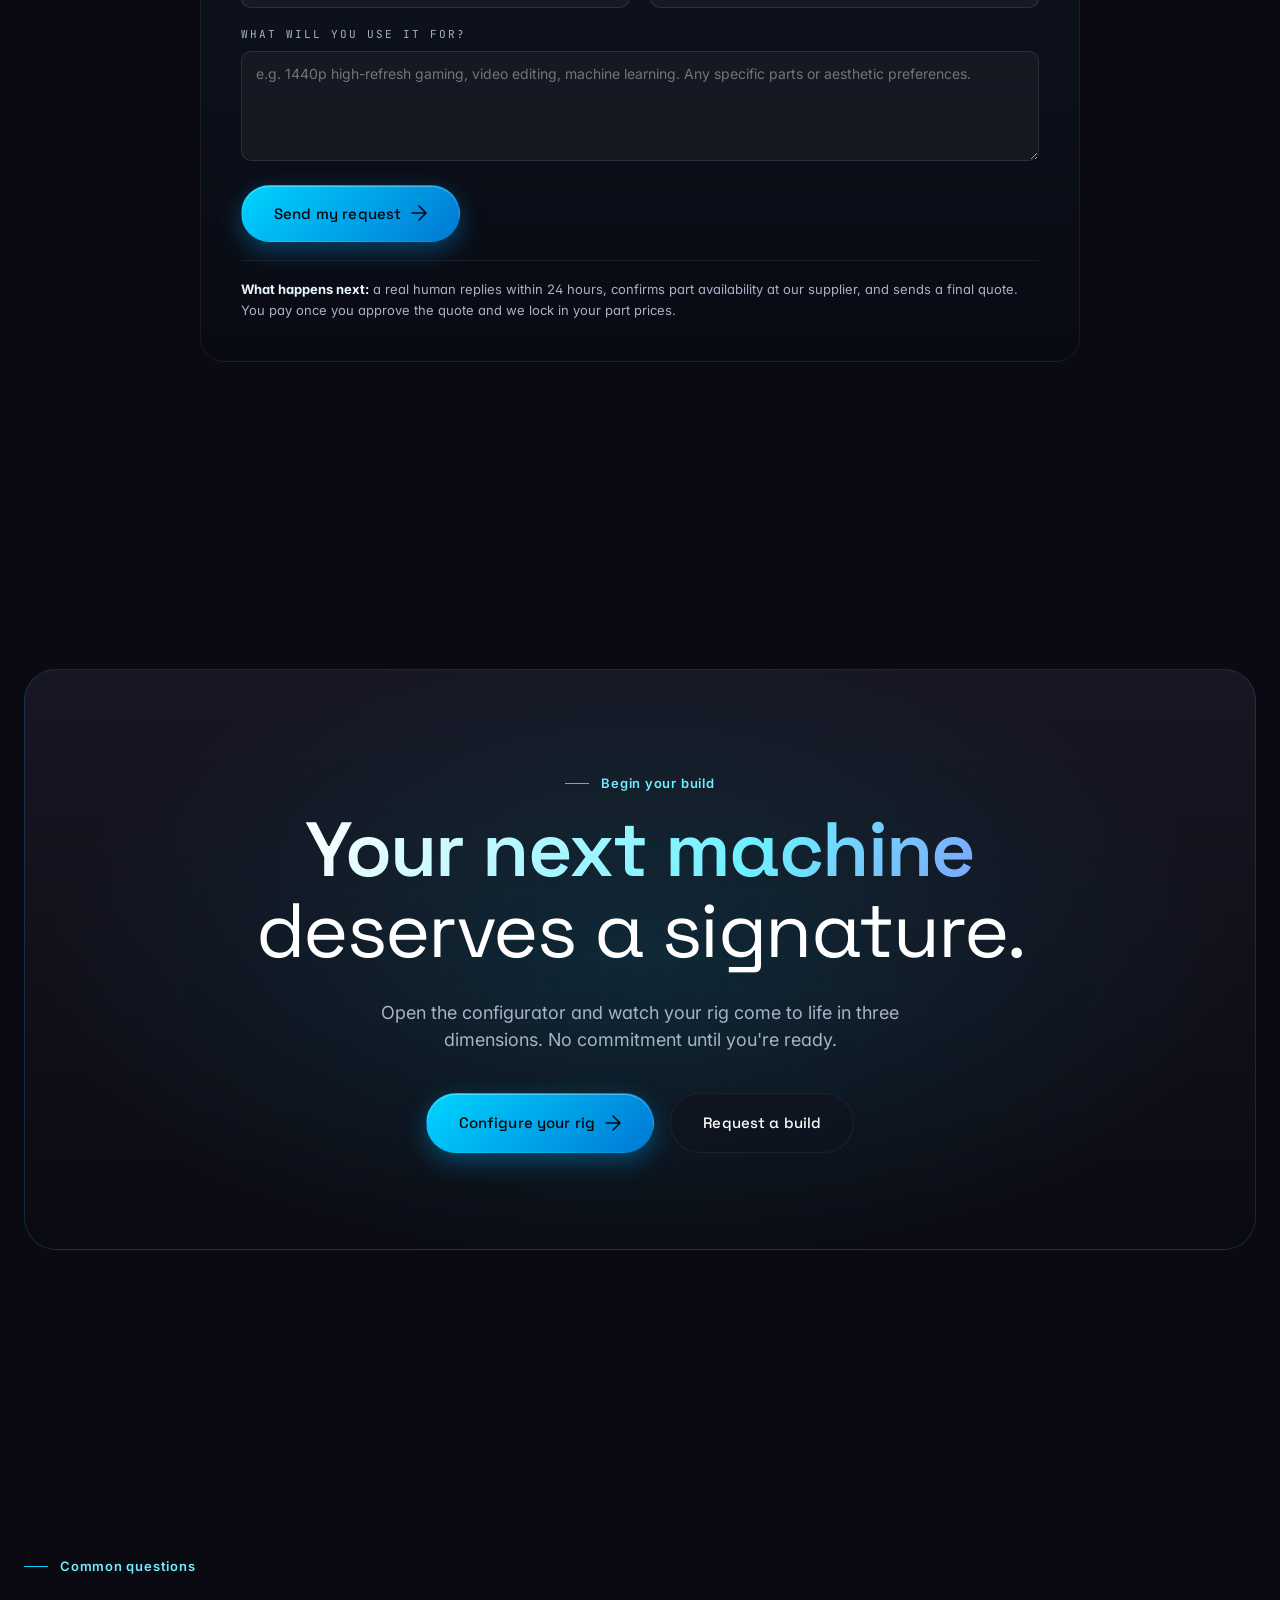
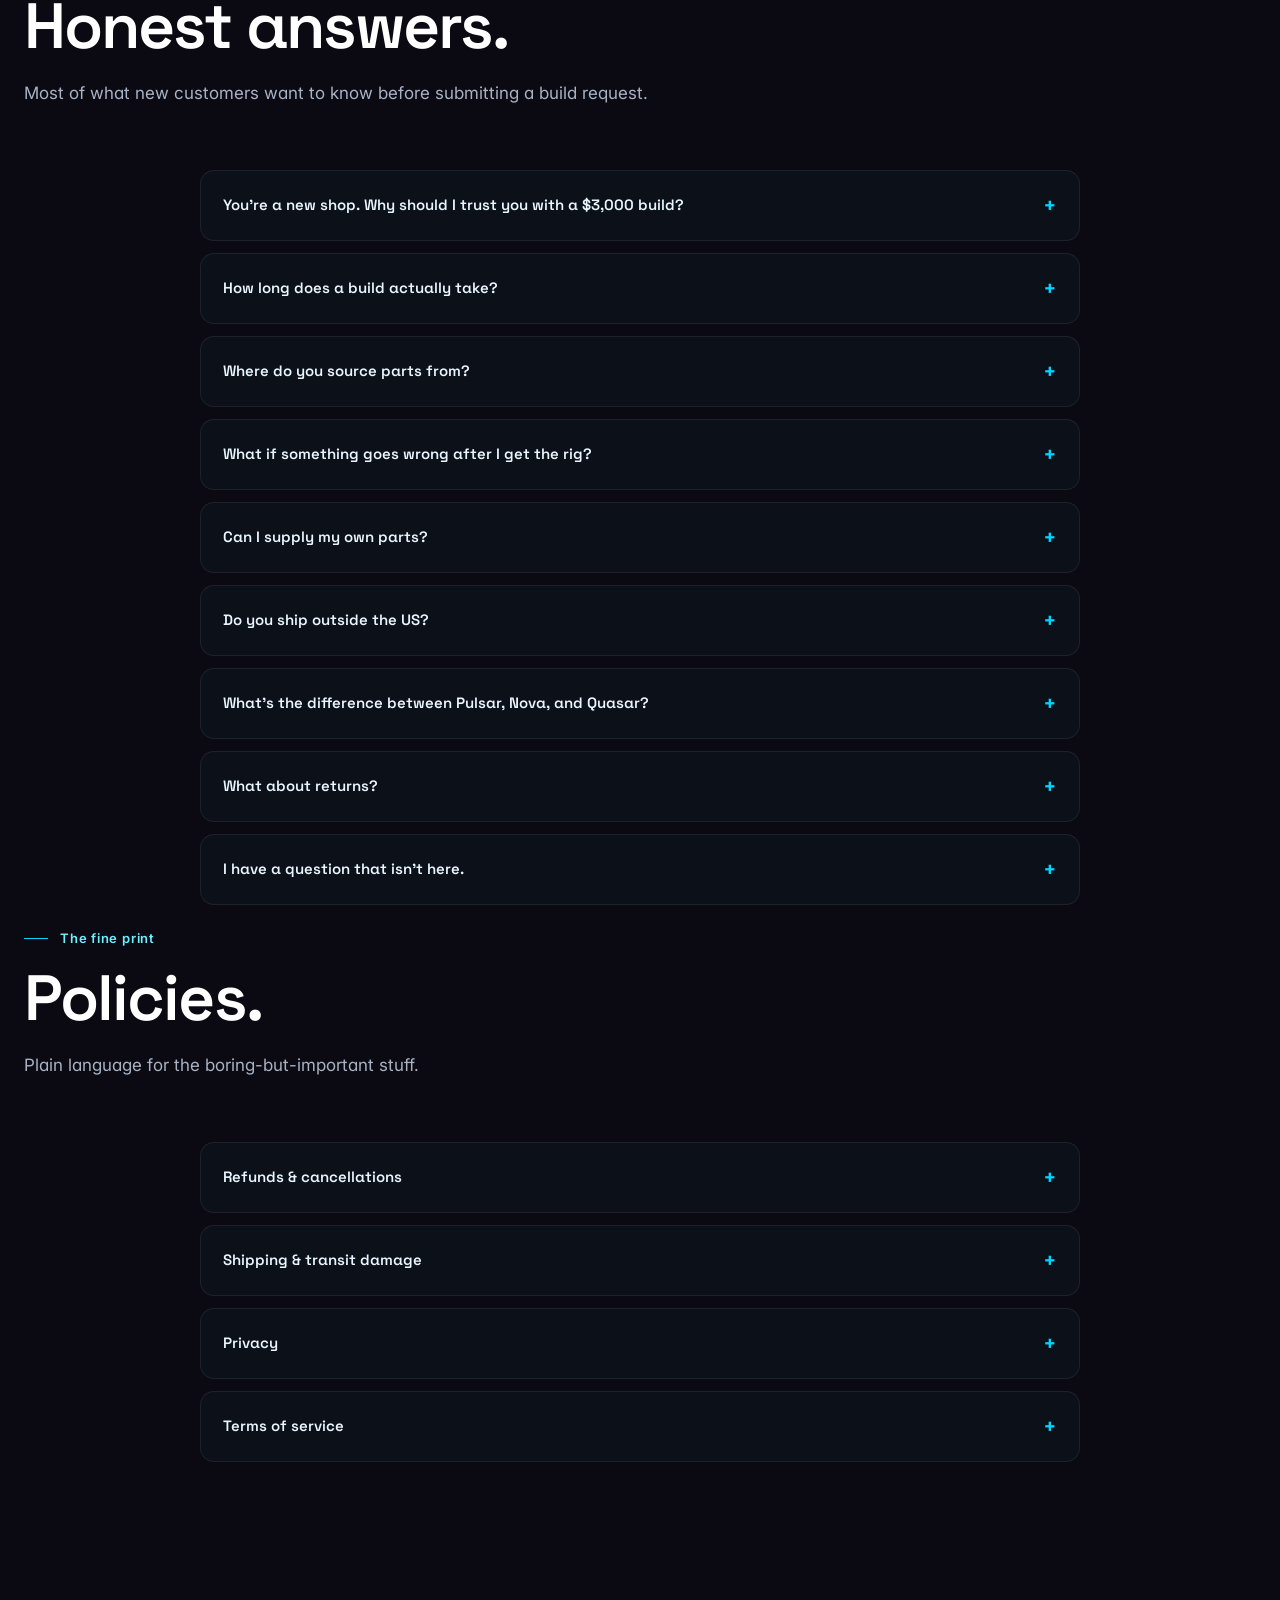
==== commit 4a543d71: "Add scroll-reveal failsafe; rewrite README; cursor fix" ====
--- a/index.html
+++ b/index.html
@@ -48,6 +48,7 @@
 <link rel="preconnect" href="https://fonts.gstatic.com" crossorigin>
 <link rel="stylesheet" href="https://fonts.googleapis.com/css2?family=Space+Grotesk:wght@400;500;600;700&family=Inter:wght@300;400;500;600&family=JetBrains+Mono:wght@400;500&display=swap">
 <link rel="stylesheet" href="assets/styles.css">
+<noscript><style>.fade-up{opacity:1!important;transform:none!important}</style></noscript>
 
 <style>
 /* ===== Landing page specifics ===== */
@@ -1999,6 +2000,20 @@
 <script src="assets/parts/rigs.js"></script>
 <script src="assets/app.js"></script>
 <script>
+/* Reveal failsafe — guarantees content is never permanently invisible.
+   The .fade-up reveal relies on an IntersectionObserver in app.js. If app.js
+   fails to load, throws, or the tab loaded hidden (observer never fires),
+   this reveals everything after a short delay. It no-ops the moment the
+   observer has revealed anything, so normal scroll animations are preserved. */
+(function(){
+  setTimeout(function(){
+    if (document.querySelector('.fade-up.visible')) return;
+    var els = document.querySelectorAll('.fade-up:not(.visible)');
+    for (var i = 0; i < els.length; i++) els[i].classList.add('visible');
+  }, 2000);
+})();
+</script>
+<script>
 // ===== Hero canvas: animated GPU schematic / aurora =====
 (() => {
   const canvas = document.getElementById('hero-canvas');
--- a/assets/styles.css
+++ b/assets/styles.css
@@ -908,8 +908,9 @@
    So only hide the real cursor in that exact case — otherwise touch /
    reduced-motion users were left with an invisible pointer. */
 body { cursor: auto; }
+.btn { cursor: pointer; }
 @media (pointer: fine) and (prefers-reduced-motion: no-preference) {
-  body { cursor: none; }
+  body, .btn { cursor: none; }
 }
 @media (hover: none), (pointer: coarse) {
   body { cursor: auto; }
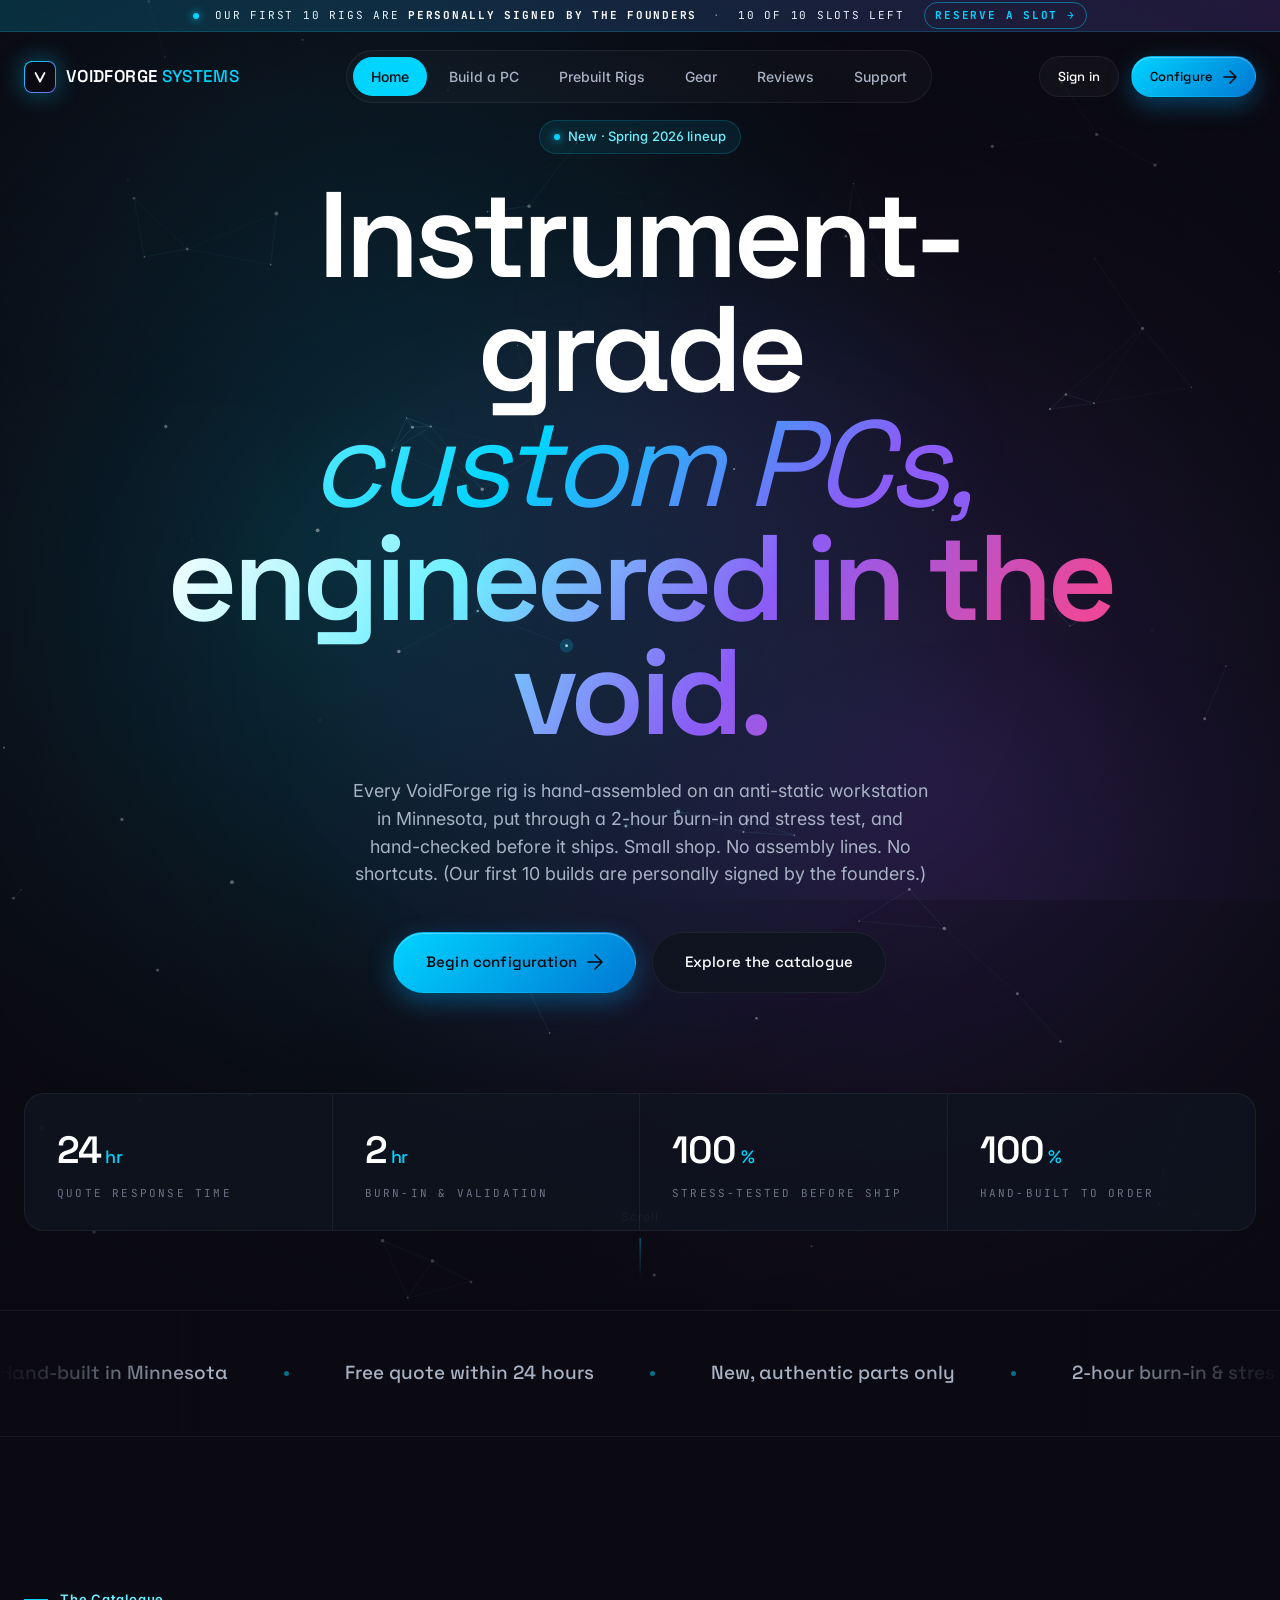
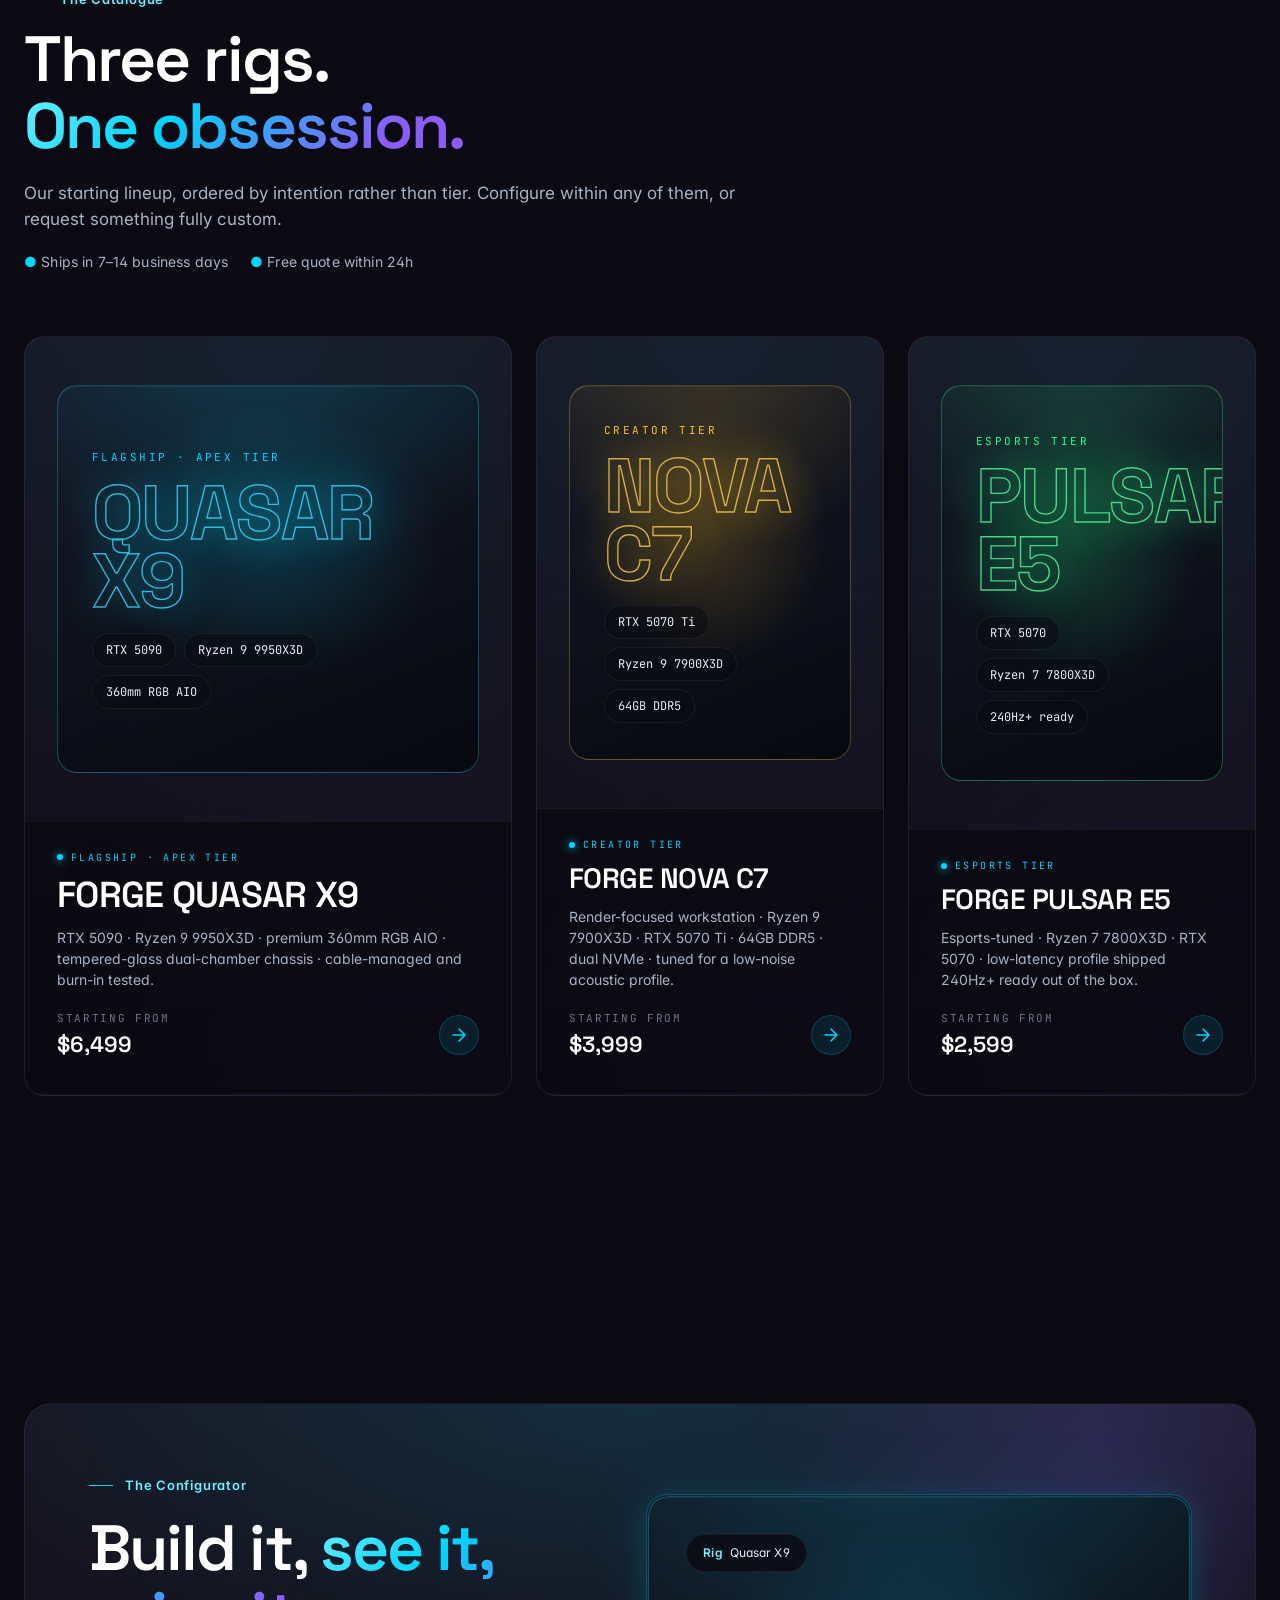
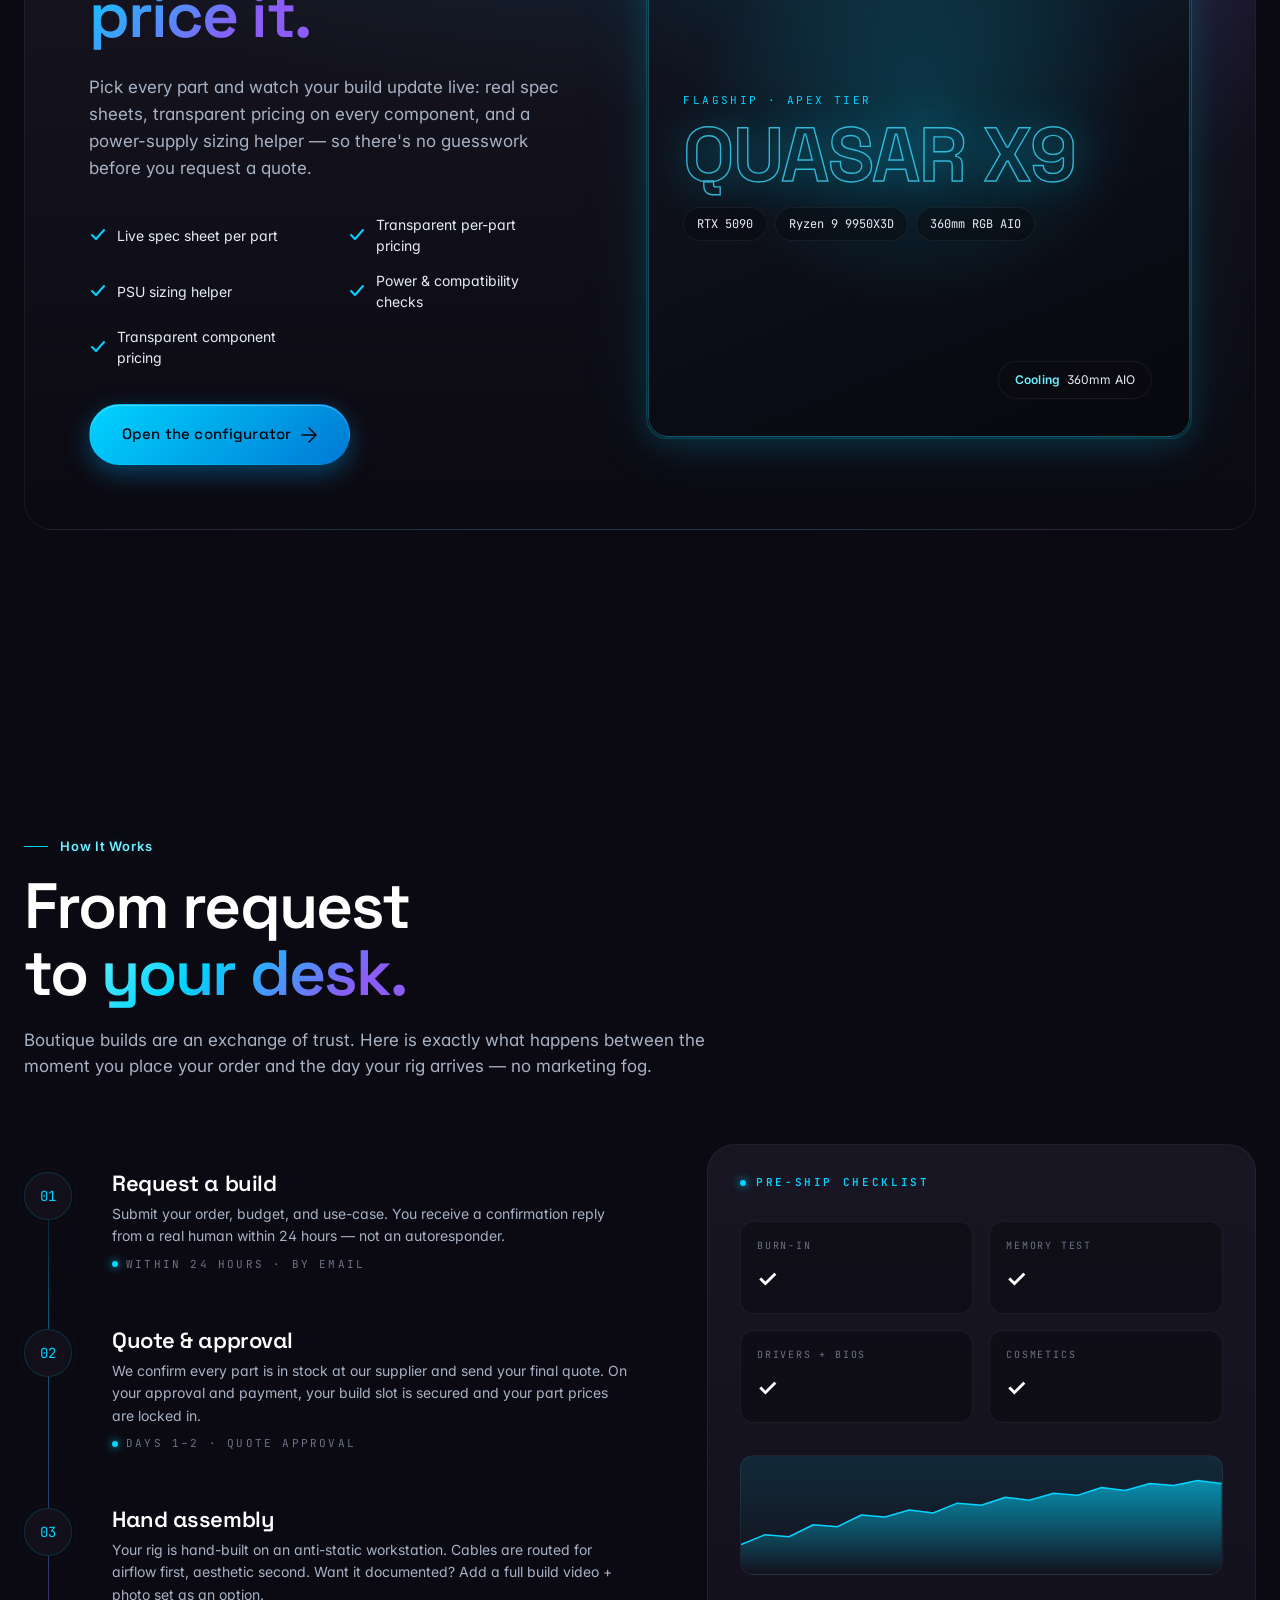
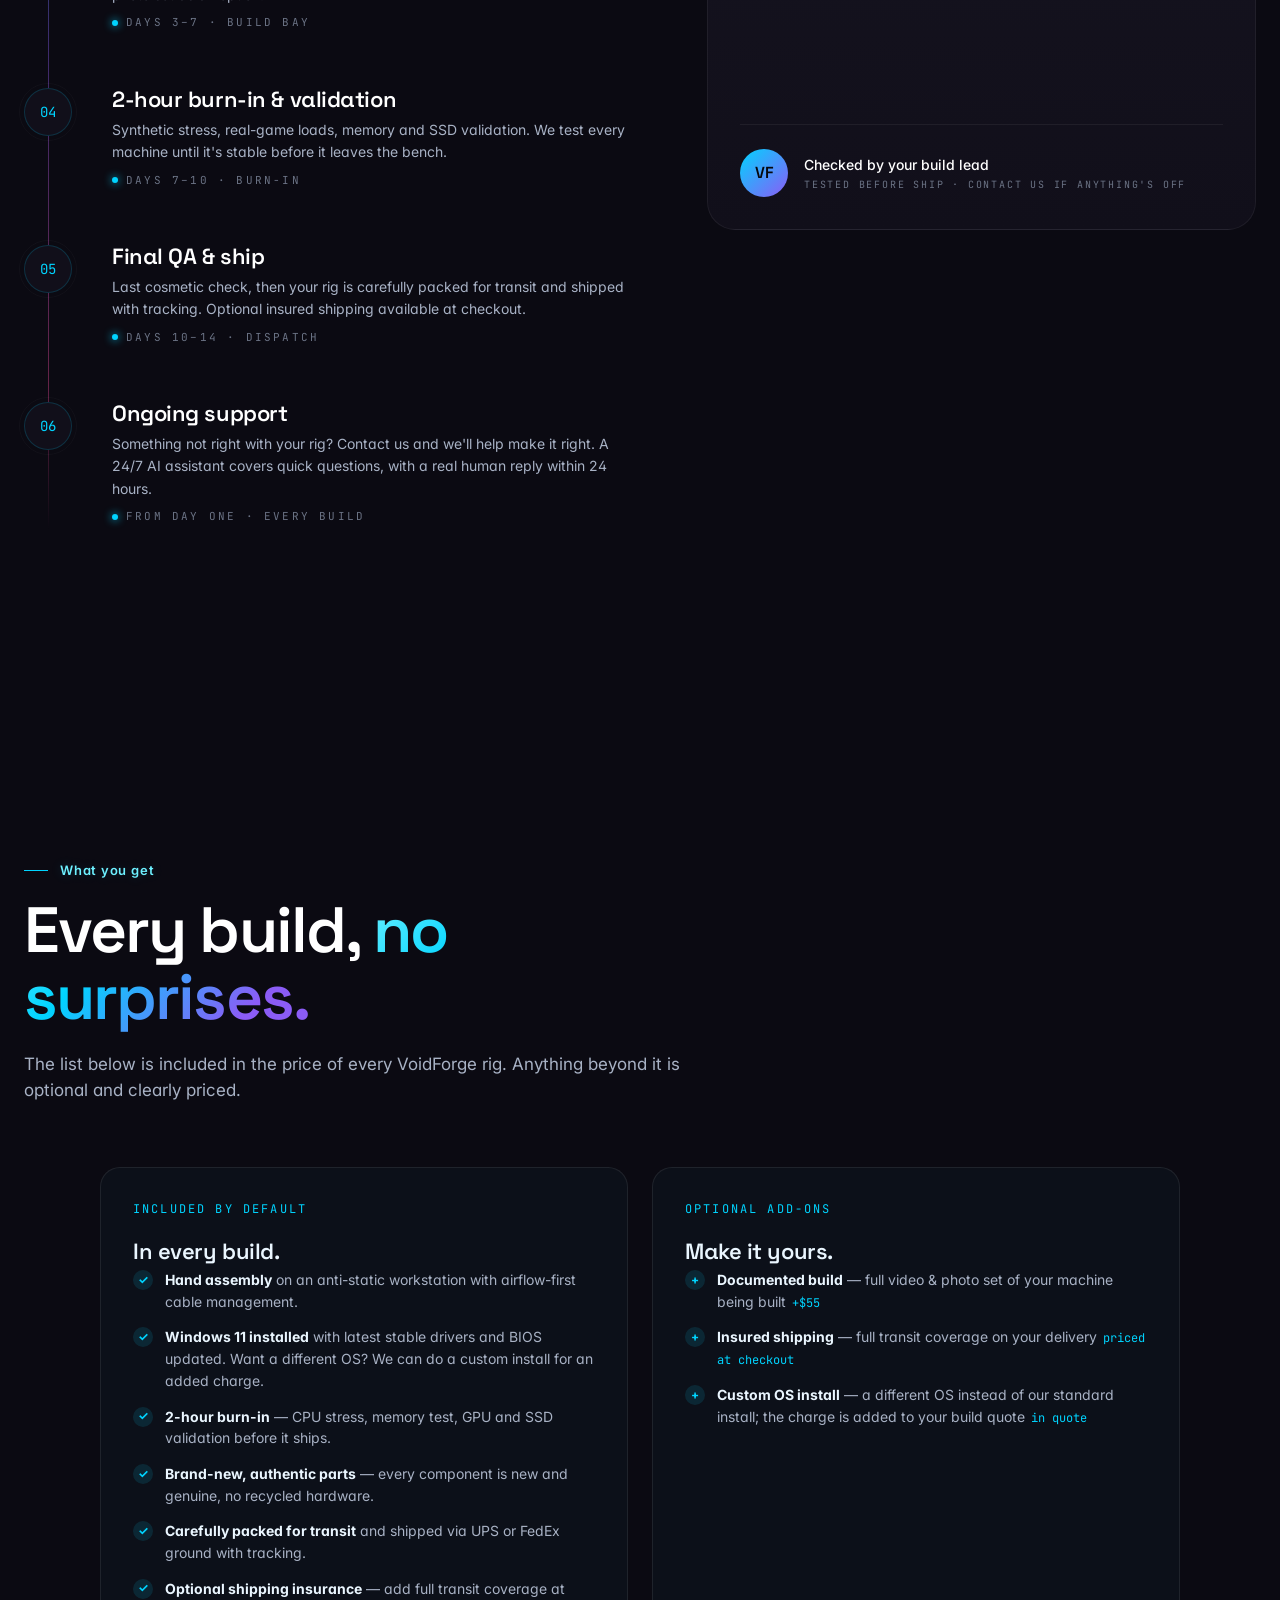
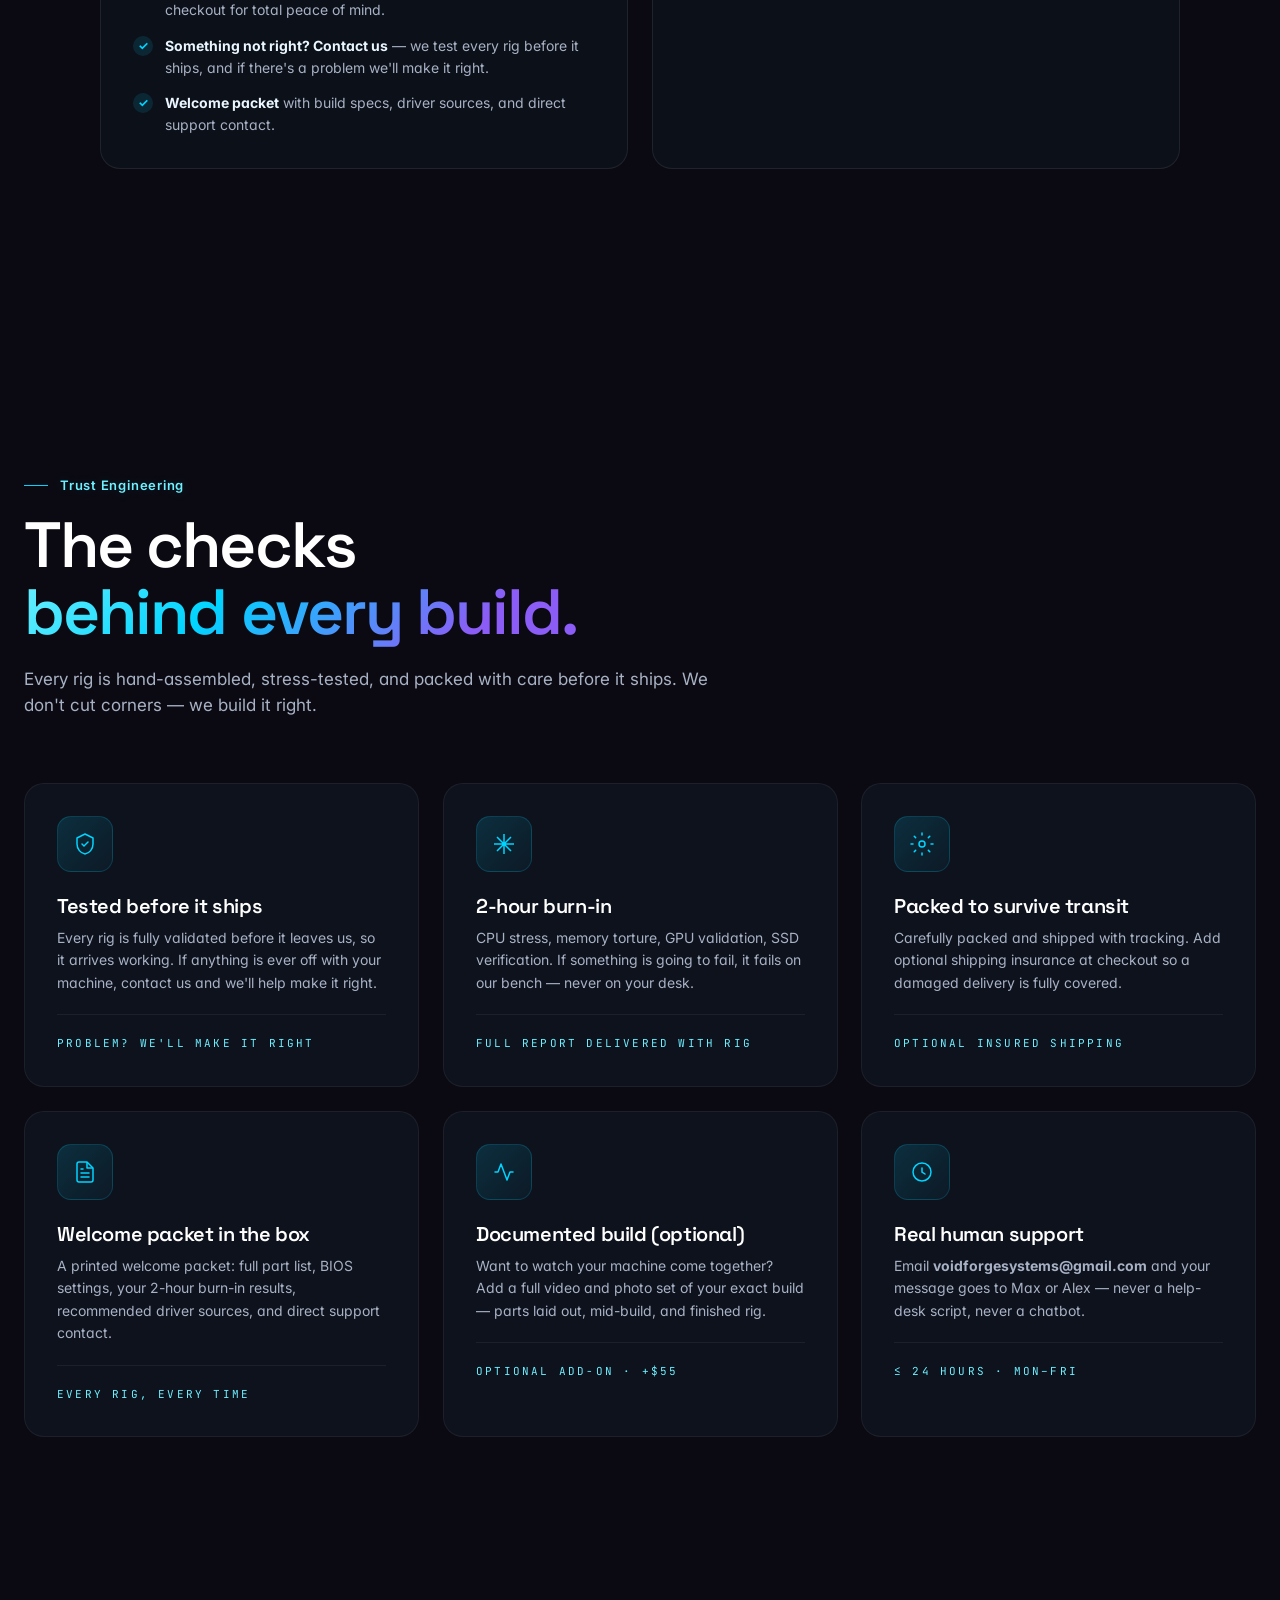
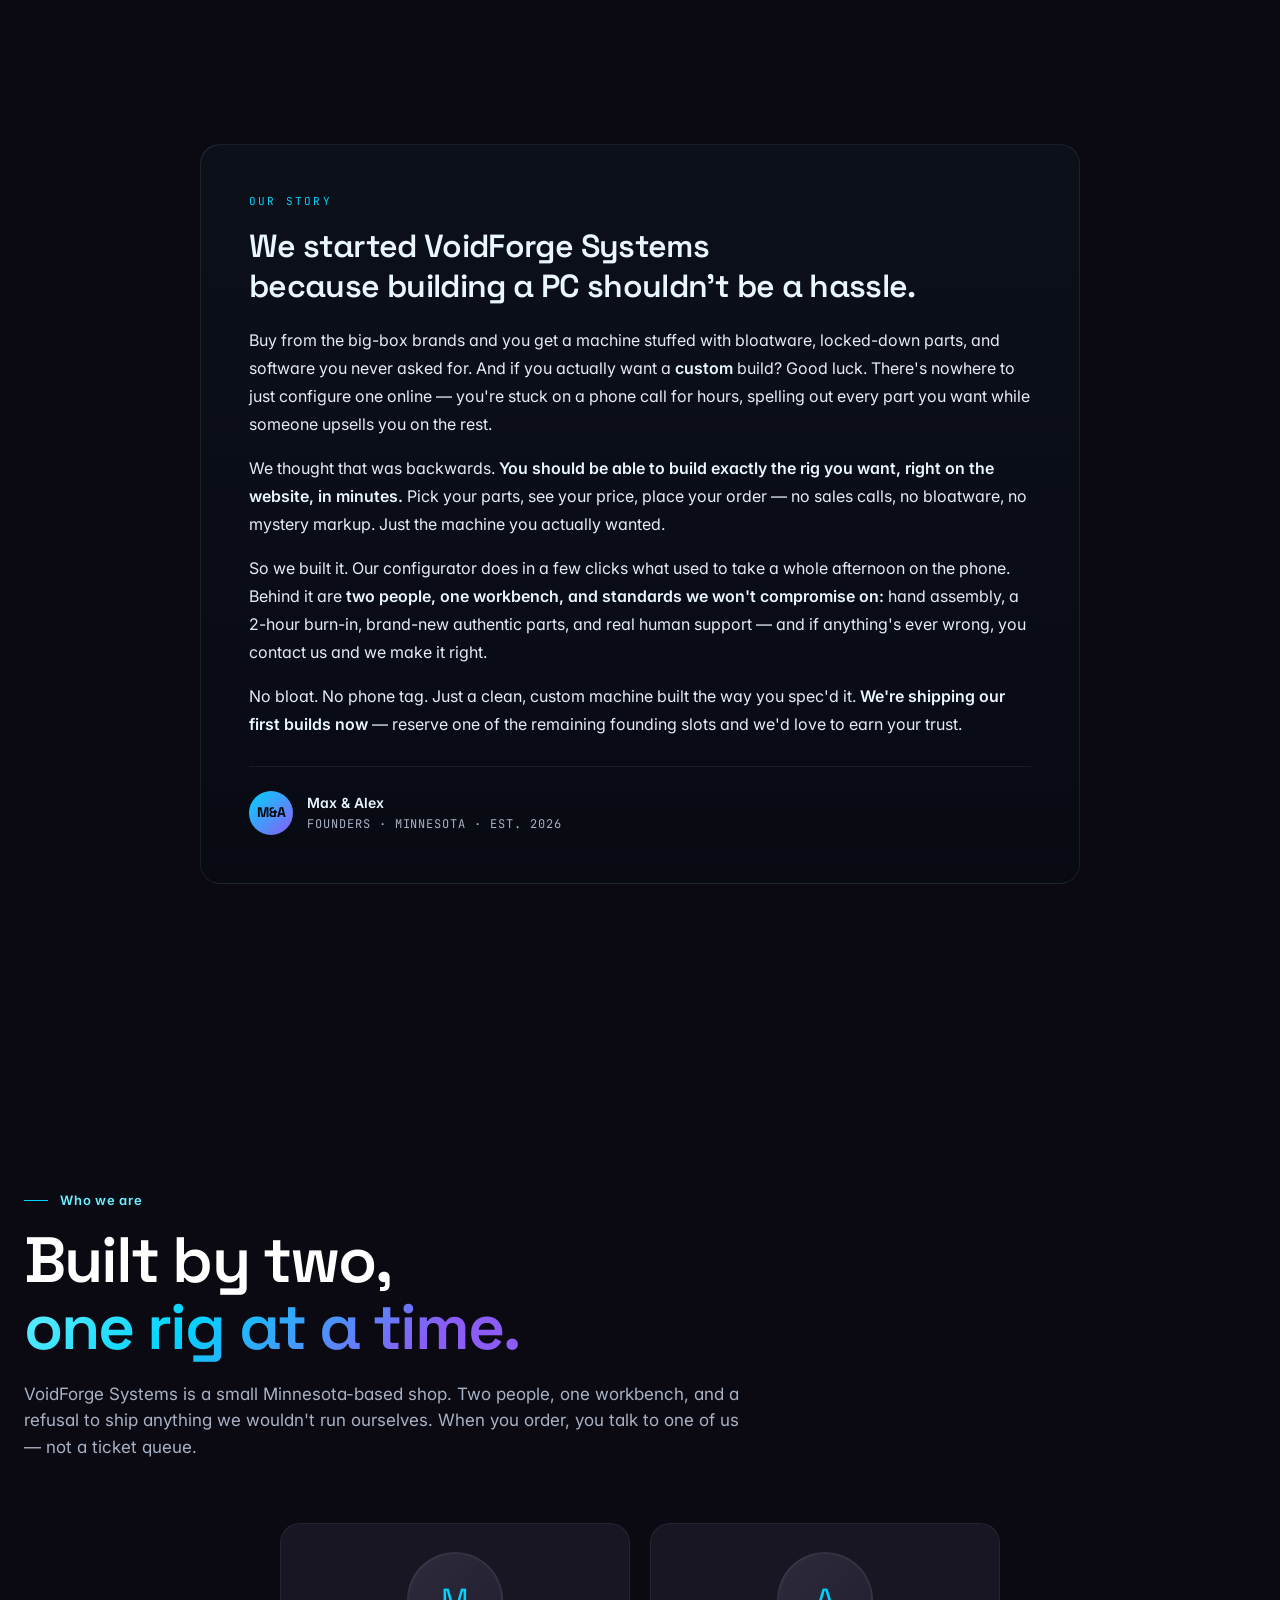
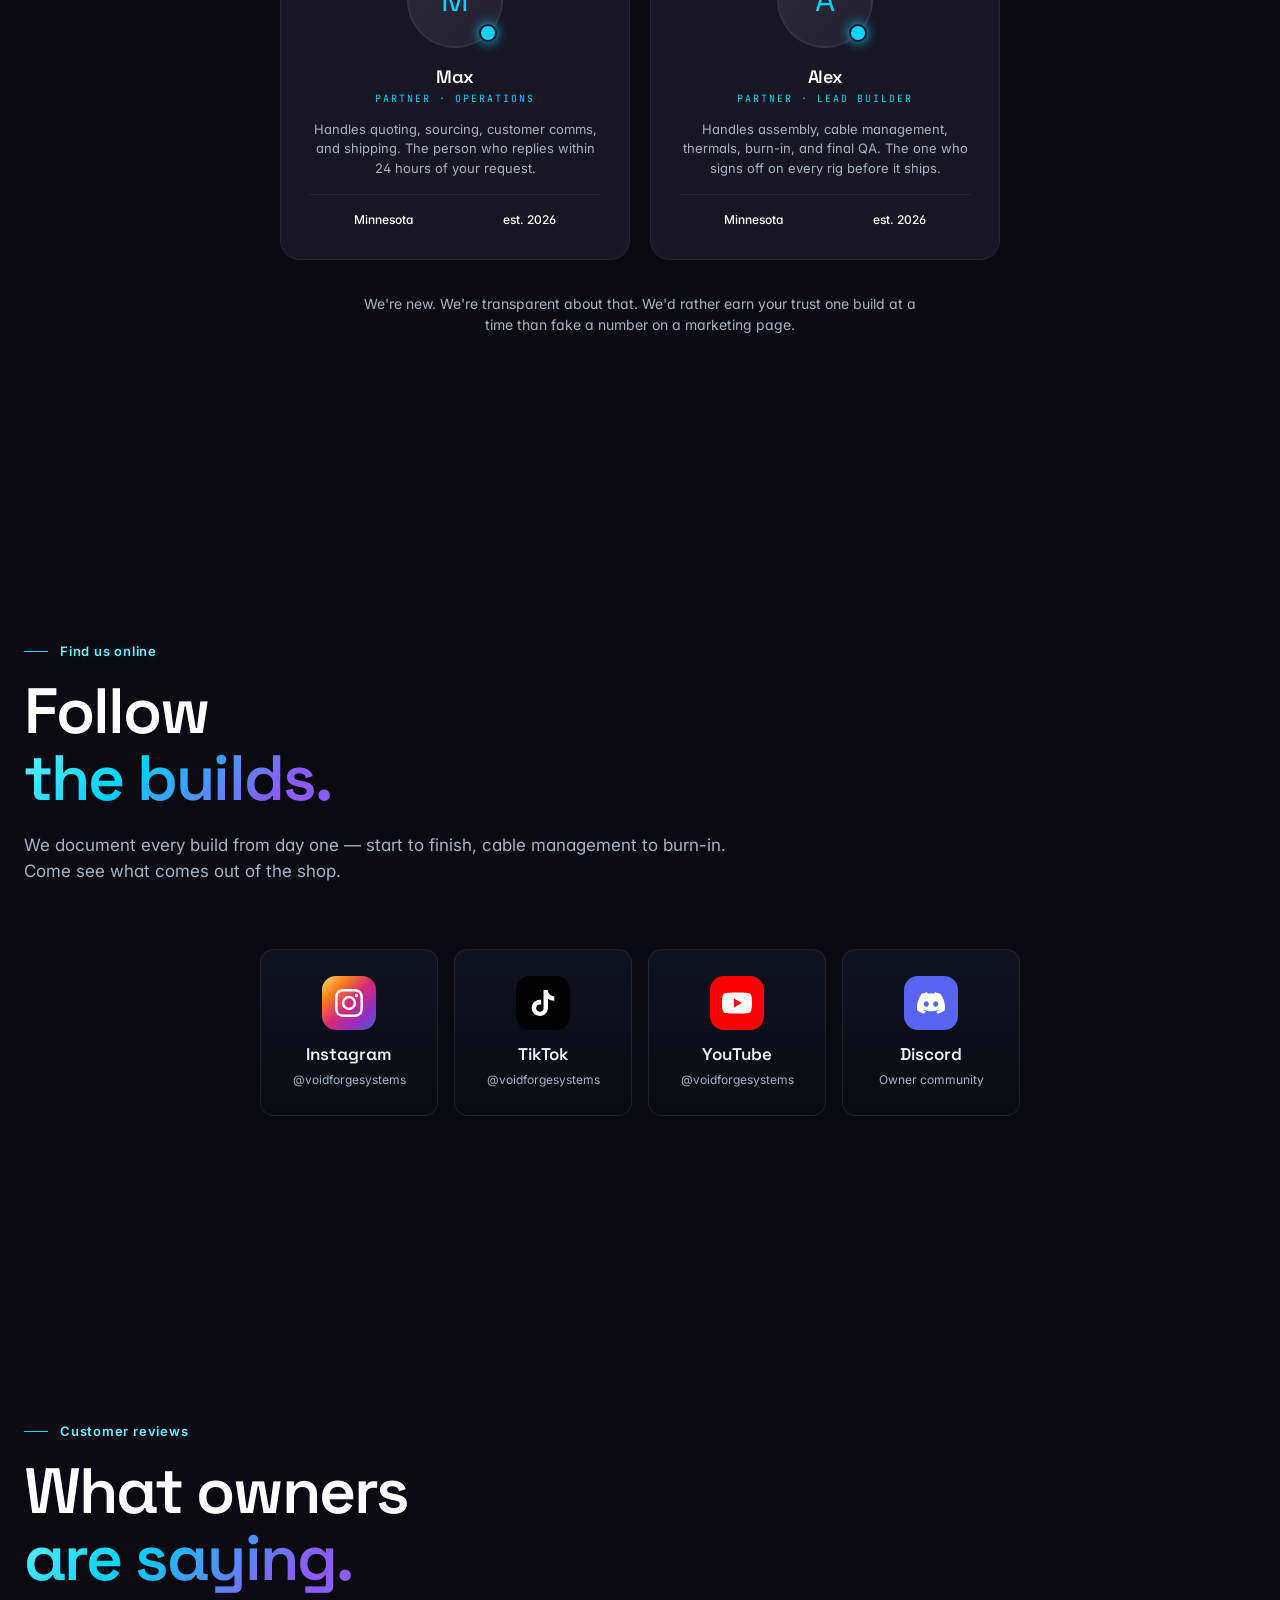
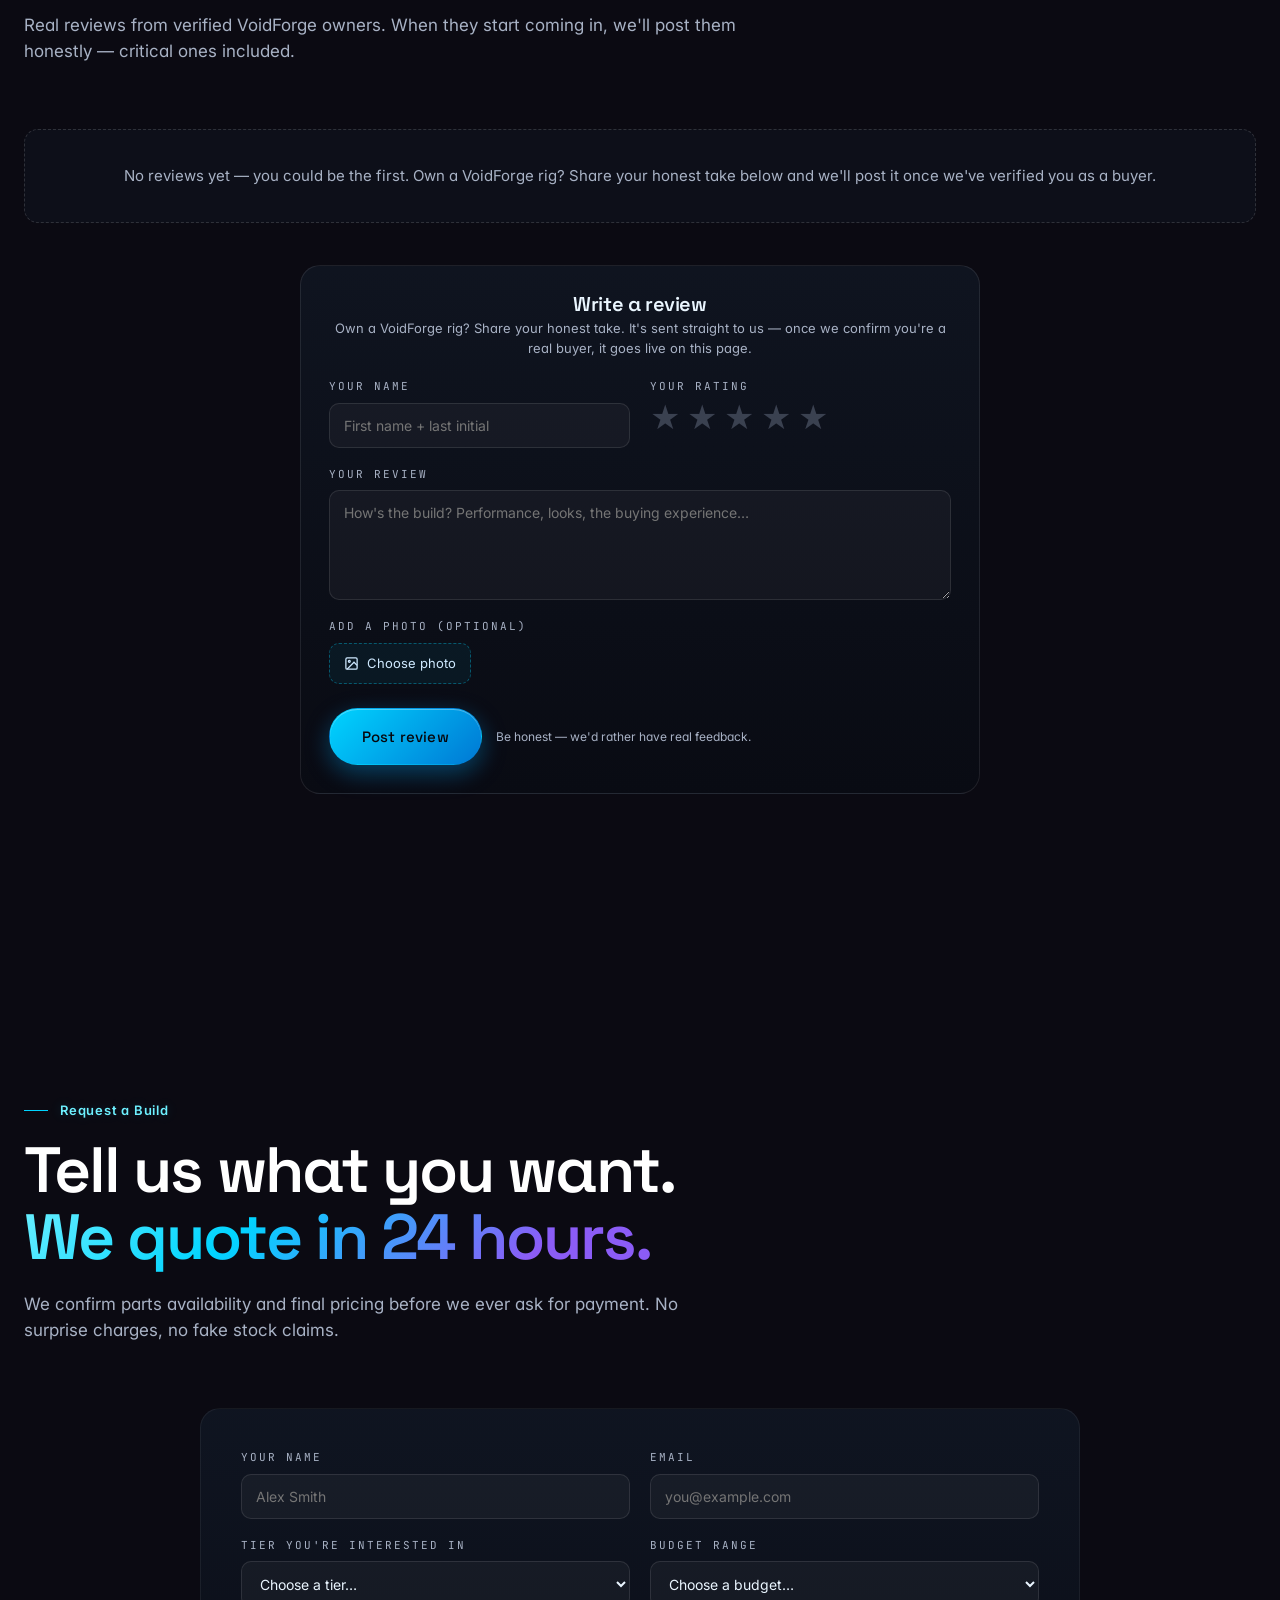
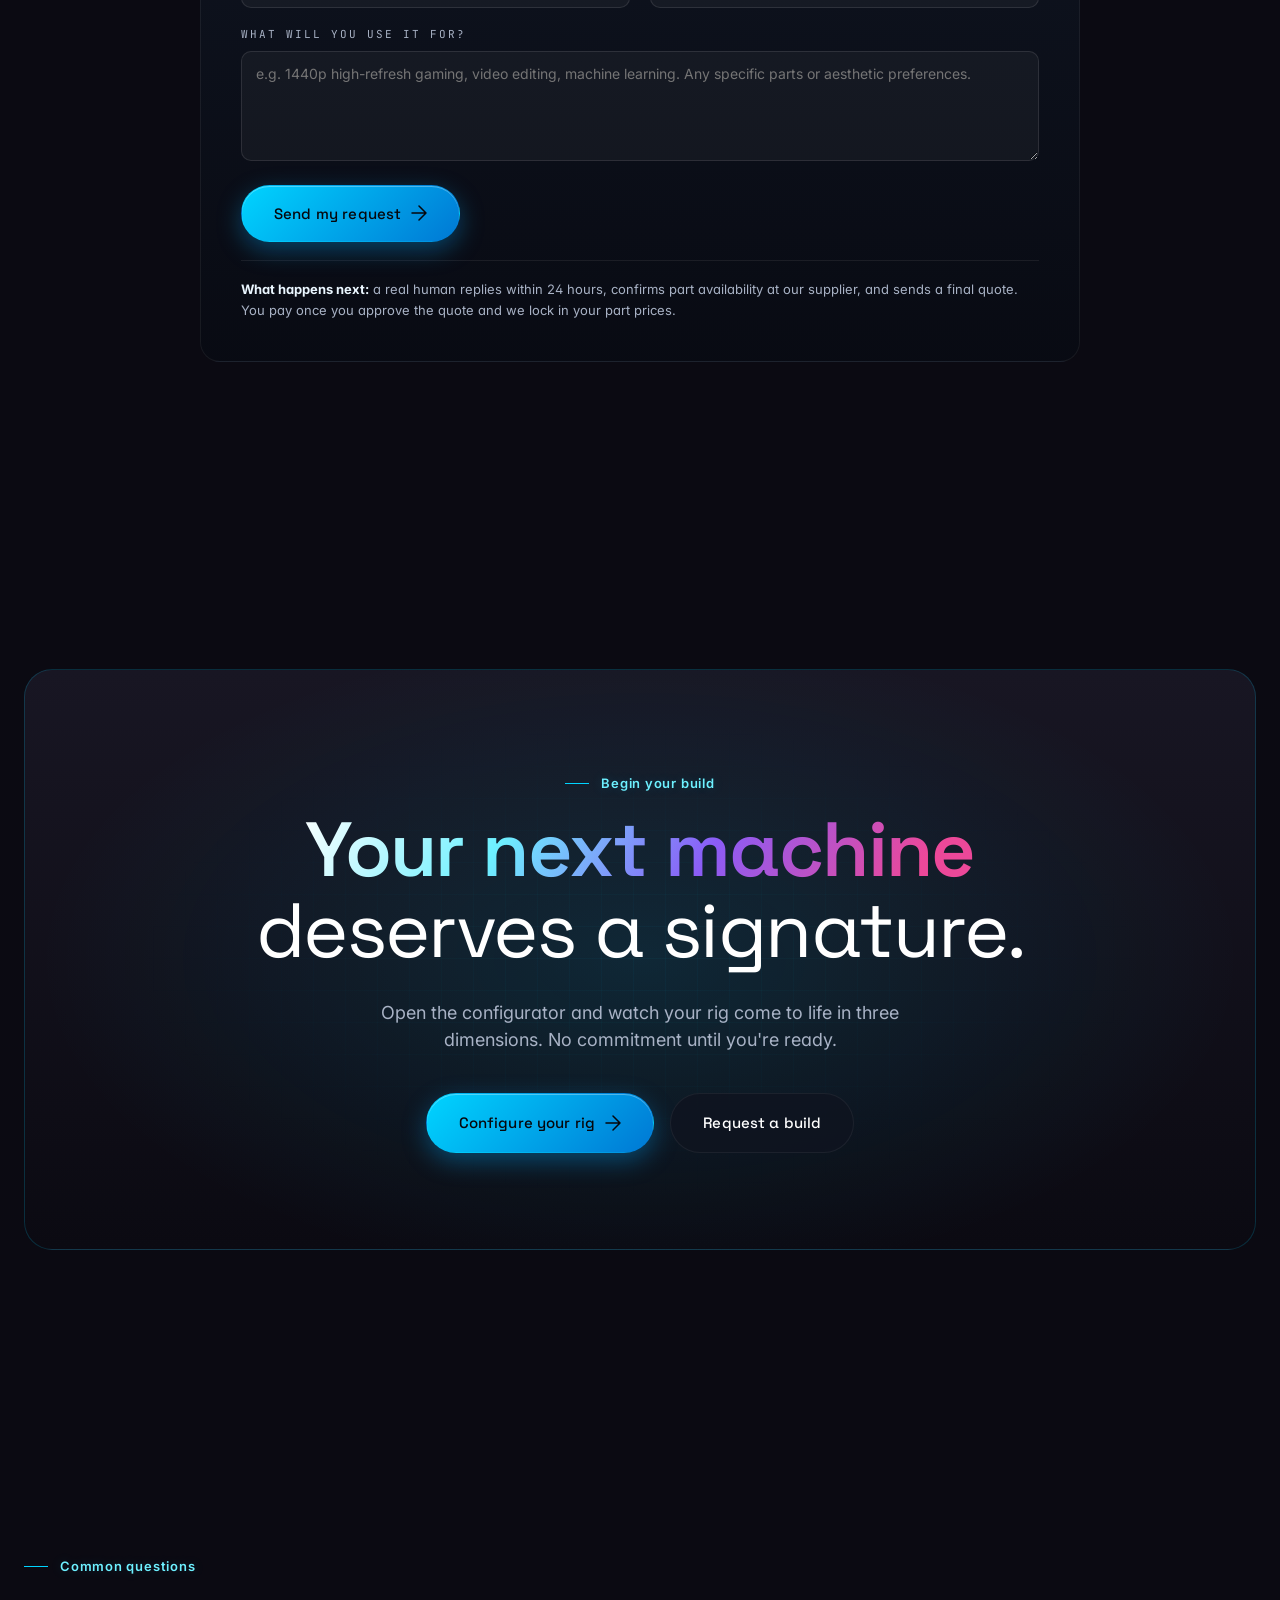
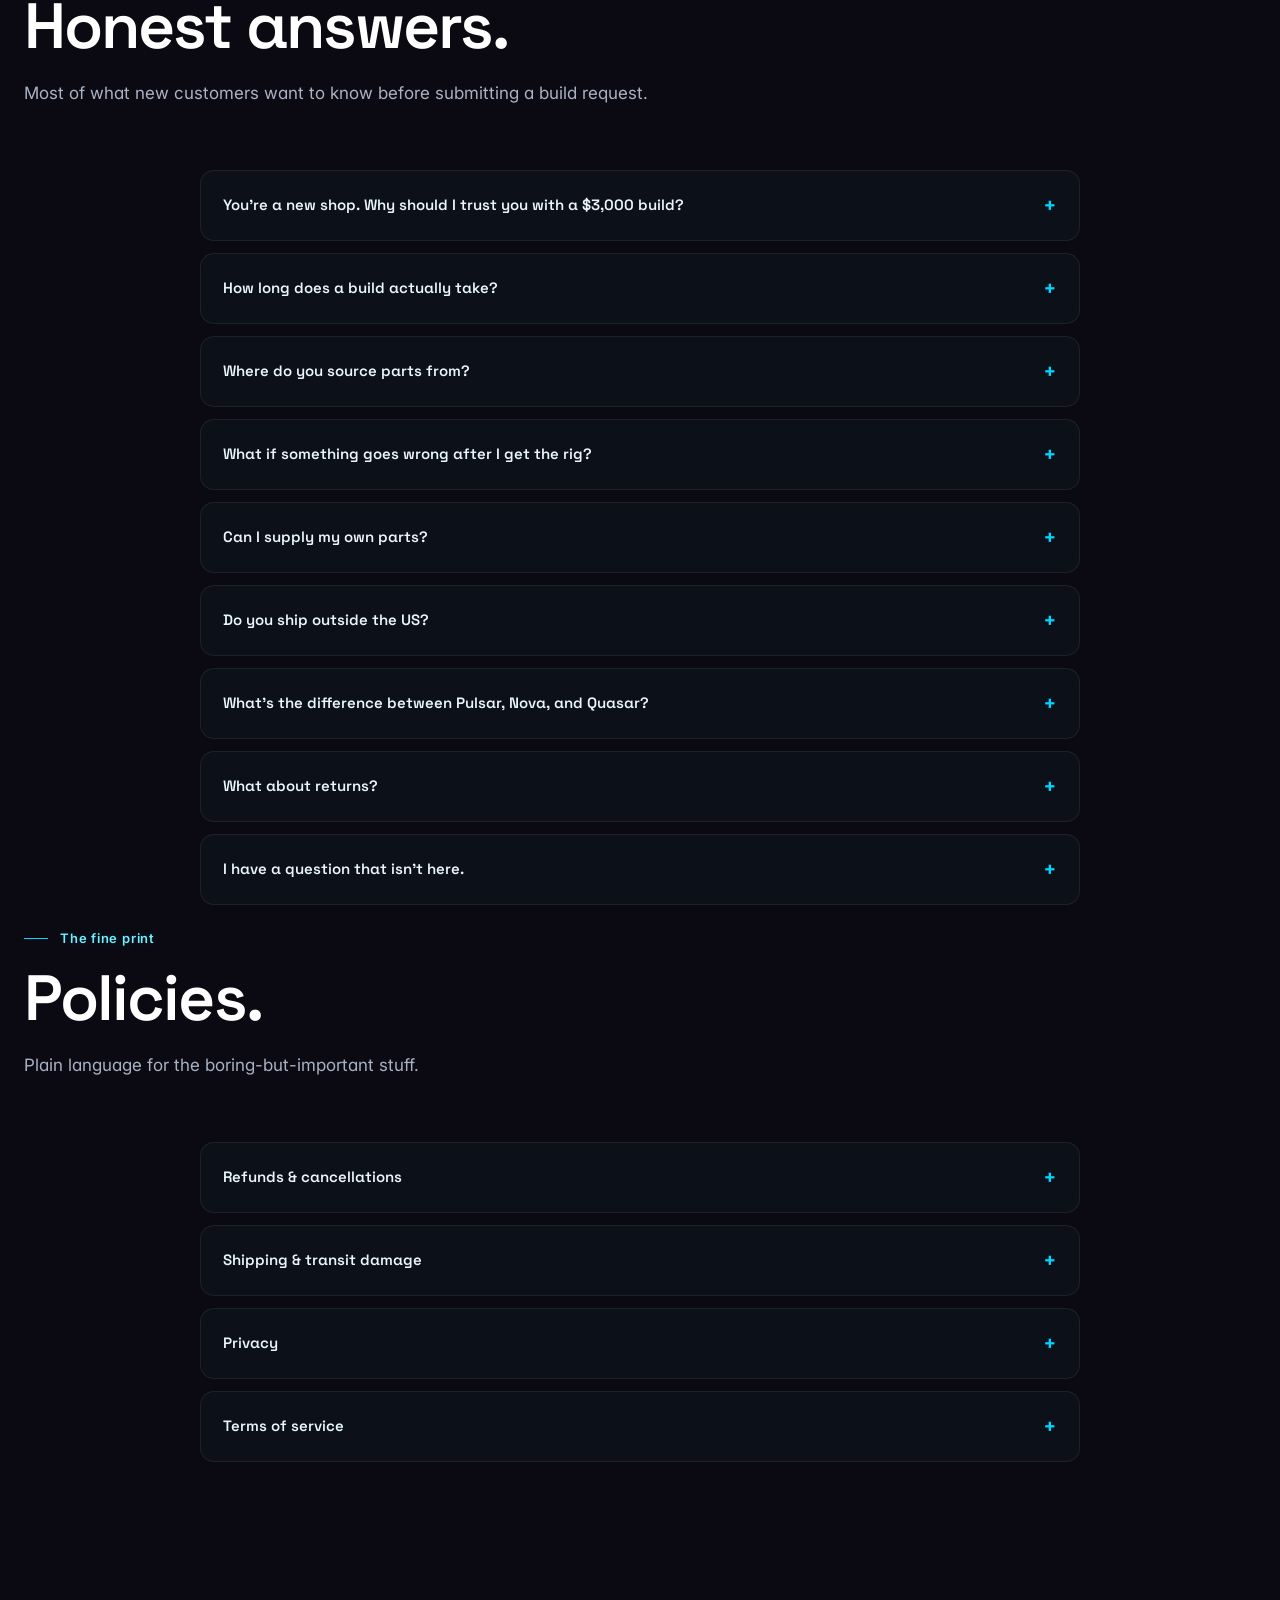
==== commit a07f9f68: "Design consistency pass: unify radius scale, shadow ladder, easing, and focus rings site-wide (Forge" ====
--- a/index.html
+++ b/index.html
@@ -504,7 +504,7 @@
 }
 .nf-perf-game-icon {
   width: 36px; height: 36px;
-  border-radius: 8px;
+  border-radius: var(--radius-sm);
   background: linear-gradient(135deg, var(--obsidian-5), var(--obsidian-4));
   display: grid; place-items: center;
   font-family: var(--font-mono);
@@ -568,7 +568,7 @@
 }
 .nf-trust-icon {
   width: 56px; height: 56px;
-  border-radius: 14px;
+  border-radius: var(--radius-md);
   background: linear-gradient(135deg, rgba(0, 212, 255, 0.15), rgba(0, 212, 255, 0.04));
   border: 1px solid var(--surface-line-hi);
   display: grid; place-items: center;
@@ -1108,7 +1108,7 @@
 <style>
   .nf-included-grid { display:grid; grid-template-columns: 1fr 1fr; gap: 24px; max-width: 1080px; margin: 0 auto; }
   .nf-included-card { background: rgba(15,22,32,0.55); border: 1px solid rgba(255,255,255,0.08);
-    border-radius: 18px; padding: 32px; }
+    border-radius: var(--radius-lg); padding: 32px; }
   .nf-included-card h3 { font-family: var(--font-display,'Space Grotesk',sans-serif);
     font-size: 22px; font-weight: 600; color: #eaf6ff; margin-bottom: 6px; }
   .nf-included-card .sub { font-size: 12px; letter-spacing: 0.18em; text-transform: uppercase;
@@ -1231,9 +1231,9 @@
 <style>
   .nf-story { max-width: 880px; margin: 0 auto; padding: 48px;
     background: linear-gradient(180deg, rgba(15,22,32,0.55), rgba(8,12,20,0.55));
-    border: 1px solid rgba(255,255,255,0.08); border-radius: 22px;
+    border: 1px solid rgba(255,255,255,0.08); border-radius: var(--radius-lg);
     position: relative; overflow: hidden; }
-  .nf-story::before { content: ''; position: absolute; inset: -1px; border-radius: 22px;
+  .nf-story::before { content: ''; position: absolute; inset: -1px; border-radius: var(--radius-lg);
     padding: 1px; background: linear-gradient(135deg, rgba(0,212,255,0.4), transparent 40%);
     -webkit-mask: linear-gradient(#000 0 0) content-box, linear-gradient(#000 0 0);
     -webkit-mask-composite: xor; mask-composite: exclude; pointer-events: none; }
@@ -1322,20 +1322,20 @@
     </div>
 
     <div style="display:grid;grid-template-columns:repeat(auto-fit,minmax(150px,1fr));gap:16px;max-width:760px;margin:0 auto">
-      <a class="fade-up hover-light" href="https://instagram.com/voidforgesystems" target="_blank" rel="noopener" style="display:flex;flex-direction:column;align-items:center;gap:12px;text-align:center;padding:26px 18px;border-radius:16px;background:linear-gradient(180deg,rgba(20,30,45,0.45),rgba(8,12,20,0.45));border:1px solid rgba(255,255,255,0.08);text-decoration:none">
-        <span style="width:54px;height:54px;border-radius:14px;display:flex;align-items:center;justify-content:center;color:#fff;background:linear-gradient(135deg,#feda75,#fa7e1e,#d62976,#962fbf,#4f5bd5)"><svg width="28" height="28" viewBox="0 0 24 24" fill="currentColor"><path d="M12 2.163c3.204 0 3.584.012 4.85.07 3.252.148 4.771 1.691 4.919 4.919.058 1.265.069 1.645.069 4.849 0 3.205-.012 3.584-.069 4.849-.149 3.225-1.664 4.771-4.919 4.919-1.266.058-1.644.07-4.85.07-3.204 0-3.584-.012-4.849-.07-3.26-.149-4.771-1.699-4.919-4.92-.058-1.265-.07-1.644-.07-4.849 0-3.204.013-3.583.07-4.849.149-3.227 1.664-4.771 4.919-4.919 1.266-.057 1.645-.069 4.849-.069zm0-2.163C8.741 0 8.333.014 7.053.072 2.695.272.273 2.69.073 7.052.014 8.333 0 8.741 0 12c0 3.259.014 3.668.072 4.948.2 4.358 2.618 6.78 6.98 6.98 1.281.058 1.689.072 4.948.072 3.259 0 3.668-.014 4.948-.072 4.354-.2 6.782-2.618 6.979-6.98.059-1.28.073-1.689.073-4.948 0-3.259-.014-3.667-.072-4.947-.196-4.354-2.617-6.78-6.979-6.98C15.668.014 15.259 0 12 0zm0 5.838a6.162 6.162 0 1 0 0 12.324 6.162 6.162 0 0 0 0-12.324zM12 16a4 4 0 1 1 0-8 4 4 0 0 1 0 8zm6.406-11.845a1.44 1.44 0 1 0 0 2.881 1.44 1.44 0 0 0 0-2.881z"/></svg></span>
+      <a class="fade-up hover-light" href="https://instagram.com/voidforgesystems" target="_blank" rel="noopener" style="display:flex;flex-direction:column;align-items:center;gap:12px;text-align:center;padding:26px 18px;border-radius:var(--radius-md);background:linear-gradient(180deg,rgba(20,30,45,0.45),rgba(8,12,20,0.45));border:1px solid rgba(255,255,255,0.08);text-decoration:none">
+        <span style="width:54px;height:54px;border-radius:var(--radius-md);display:flex;align-items:center;justify-content:center;color:#fff;background:linear-gradient(135deg,#feda75,#fa7e1e,#d62976,#962fbf,#4f5bd5)"><svg width="28" height="28" viewBox="0 0 24 24" fill="currentColor"><path d="M12 2.163c3.204 0 3.584.012 4.85.07 3.252.148 4.771 1.691 4.919 4.919.058 1.265.069 1.645.069 4.849 0 3.205-.012 3.584-.069 4.849-.149 3.225-1.664 4.771-4.919 4.919-1.266.058-1.644.07-4.85.07-3.204 0-3.584-.012-4.849-.07-3.26-.149-4.771-1.699-4.919-4.92-.058-1.265-.07-1.644-.07-4.849 0-3.204.013-3.583.07-4.849.149-3.227 1.664-4.771 4.919-4.919 1.266-.057 1.645-.069 4.849-.069zm0-2.163C8.741 0 8.333.014 7.053.072 2.695.272.273 2.69.073 7.052.014 8.333 0 8.741 0 12c0 3.259.014 3.668.072 4.948.2 4.358 2.618 6.78 6.98 6.98 1.281.058 1.689.072 4.948.072 3.259 0 3.668-.014 4.948-.072 4.354-.2 6.782-2.618 6.979-6.98.059-1.28.073-1.689.073-4.948 0-3.259-.014-3.667-.072-4.947-.196-4.354-2.617-6.78-6.979-6.98C15.668.014 15.259 0 12 0zm0 5.838a6.162 6.162 0 1 0 0 12.324 6.162 6.162 0 0 0 0-12.324zM12 16a4 4 0 1 1 0-8 4 4 0 0 1 0 8zm6.406-11.845a1.44 1.44 0 1 0 0 2.881 1.44 1.44 0 0 0 0-2.881z"/></svg></span>
         <div><div style="font-family:var(--font-display);font-size:17px;font-weight:600;color:#eaf6ff">Instagram</div><div style="margin-top:3px;color:var(--text-300,#9aa3b3);font-size:12px">@voidforgesystems</div></div>
       </a>
-      <a class="fade-up hover-light" href="https://tiktok.com/@voidforgesystems" target="_blank" rel="noopener" style="display:flex;flex-direction:column;align-items:center;gap:12px;text-align:center;padding:26px 18px;border-radius:16px;background:linear-gradient(180deg,rgba(20,30,45,0.45),rgba(8,12,20,0.45));border:1px solid rgba(255,255,255,0.08);text-decoration:none">
-        <span style="width:54px;height:54px;border-radius:14px;display:flex;align-items:center;justify-content:center;color:#fff;background:#010101"><svg width="26" height="26" viewBox="0 0 24 24" fill="currentColor"><path d="M12.525.02c1.31-.02 2.61-.01 3.91-.02.08 1.53.63 3.09 1.75 4.17 1.12 1.11 2.7 1.62 4.24 1.79v4.03c-1.44-.05-2.89-.35-4.2-.97-.57-.26-1.1-.59-1.62-.93-.01 2.92.01 5.84-.02 8.75-.08 1.4-.54 2.79-1.35 3.94-1.31 1.92-3.58 3.17-5.91 3.21-1.43.08-2.86-.31-4.08-1.03-2.02-1.19-3.44-3.37-3.65-5.71-.02-.5-.03-1-.01-1.49.18-1.9 1.12-3.72 2.58-4.96 1.66-1.44 3.98-2.13 6.15-1.72.02 1.48-.04 2.96-.04 4.44-.99-.32-2.15-.23-3.02.37-.63.41-1.11 1.04-1.36 1.75-.21.51-.15 1.07-.14 1.61.24 1.64 1.82 3.02 3.5 2.87 1.12-.01 2.19-.66 2.77-1.61.19-.33.4-.67.41-1.06.1-1.79.06-3.57.07-5.36.01-4.03-.01-8.05.02-12.07z"/></svg></span>
+      <a class="fade-up hover-light" href="https://tiktok.com/@voidforgesystems" target="_blank" rel="noopener" style="display:flex;flex-direction:column;align-items:center;gap:12px;text-align:center;padding:26px 18px;border-radius:var(--radius-md);background:linear-gradient(180deg,rgba(20,30,45,0.45),rgba(8,12,20,0.45));border:1px solid rgba(255,255,255,0.08);text-decoration:none">
+        <span style="width:54px;height:54px;border-radius:var(--radius-md);display:flex;align-items:center;justify-content:center;color:#fff;background:#010101"><svg width="26" height="26" viewBox="0 0 24 24" fill="currentColor"><path d="M12.525.02c1.31-.02 2.61-.01 3.91-.02.08 1.53.63 3.09 1.75 4.17 1.12 1.11 2.7 1.62 4.24 1.79v4.03c-1.44-.05-2.89-.35-4.2-.97-.57-.26-1.1-.59-1.62-.93-.01 2.92.01 5.84-.02 8.75-.08 1.4-.54 2.79-1.35 3.94-1.31 1.92-3.58 3.17-5.91 3.21-1.43.08-2.86-.31-4.08-1.03-2.02-1.19-3.44-3.37-3.65-5.71-.02-.5-.03-1-.01-1.49.18-1.9 1.12-3.72 2.58-4.96 1.66-1.44 3.98-2.13 6.15-1.72.02 1.48-.04 2.96-.04 4.44-.99-.32-2.15-.23-3.02.37-.63.41-1.11 1.04-1.36 1.75-.21.51-.15 1.07-.14 1.61.24 1.64 1.82 3.02 3.5 2.87 1.12-.01 2.19-.66 2.77-1.61.19-.33.4-.67.41-1.06.1-1.79.06-3.57.07-5.36.01-4.03-.01-8.05.02-12.07z"/></svg></span>
         <div><div style="font-family:var(--font-display);font-size:17px;font-weight:600;color:#eaf6ff">TikTok</div><div style="margin-top:3px;color:var(--text-300,#9aa3b3);font-size:12px">@voidforgesystems</div></div>
       </a>
-      <a class="fade-up hover-light" href="https://youtube.com/@voidforgesystems" target="_blank" rel="noopener" style="display:flex;flex-direction:column;align-items:center;gap:12px;text-align:center;padding:26px 18px;border-radius:16px;background:linear-gradient(180deg,rgba(20,30,45,0.45),rgba(8,12,20,0.45));border:1px solid rgba(255,255,255,0.08);text-decoration:none">
-        <span style="width:54px;height:54px;border-radius:14px;display:flex;align-items:center;justify-content:center;color:#fff;background:#ff0000"><svg width="30" height="30" viewBox="0 0 24 24" fill="currentColor"><path d="M23.498 6.186a3.016 3.016 0 0 0-2.122-2.136C19.505 3.545 12 3.545 12 3.545s-7.505 0-9.377.505A3.017 3.017 0 0 0 .502 6.186C0 8.07 0 12 0 12s0 3.93.502 5.814a3.016 3.016 0 0 0 2.122 2.136c1.871.505 9.376.505 9.376.505s7.505 0 9.377-.505a3.015 3.015 0 0 0 2.122-2.136C24 15.93 24 12 24 12s0-3.93-.502-5.814zM9.545 15.568V8.432L15.818 12l-6.273 3.568z"/></svg></span>
+      <a class="fade-up hover-light" href="https://youtube.com/@voidforgesystems" target="_blank" rel="noopener" style="display:flex;flex-direction:column;align-items:center;gap:12px;text-align:center;padding:26px 18px;border-radius:var(--radius-md);background:linear-gradient(180deg,rgba(20,30,45,0.45),rgba(8,12,20,0.45));border:1px solid rgba(255,255,255,0.08);text-decoration:none">
+        <span style="width:54px;height:54px;border-radius:var(--radius-md);display:flex;align-items:center;justify-content:center;color:#fff;background:#ff0000"><svg width="30" height="30" viewBox="0 0 24 24" fill="currentColor"><path d="M23.498 6.186a3.016 3.016 0 0 0-2.122-2.136C19.505 3.545 12 3.545 12 3.545s-7.505 0-9.377.505A3.017 3.017 0 0 0 .502 6.186C0 8.07 0 12 0 12s0 3.93.502 5.814a3.016 3.016 0 0 0 2.122 2.136c1.871.505 9.376.505 9.376.505s7.505 0 9.377-.505a3.015 3.015 0 0 0 2.122-2.136C24 15.93 24 12 24 12s0-3.93-.502-5.814zM9.545 15.568V8.432L15.818 12l-6.273 3.568z"/></svg></span>
         <div><div style="font-family:var(--font-display);font-size:17px;font-weight:600;color:#eaf6ff">YouTube</div><div style="margin-top:3px;color:var(--text-300,#9aa3b3);font-size:12px">@voidforgesystems</div></div>
       </a>
-      <a class="fade-up hover-light" href="https://discord.gg/voidforgesystems" target="_blank" rel="noopener" style="display:flex;flex-direction:column;align-items:center;gap:12px;text-align:center;padding:26px 18px;border-radius:16px;background:linear-gradient(180deg,rgba(20,30,45,0.45),rgba(8,12,20,0.45));border:1px solid rgba(255,255,255,0.08);text-decoration:none">
-        <span style="width:54px;height:54px;border-radius:14px;display:flex;align-items:center;justify-content:center;color:#fff;background:#5865f2"><svg width="28" height="28" viewBox="0 0 24 24" fill="currentColor"><path d="M20.317 4.3698a19.7913 19.7913 0 0 0-4.8851-1.5152.0741.0741 0 0 0-.0785.0371c-.211.3753-.4447.8648-.6083 1.2495-1.8447-.2762-3.68-.2762-5.4868 0-.1636-.3933-.4058-.8742-.6177-1.2495a.077.077 0 0 0-.0785-.037 19.7363 19.7363 0 0 0-4.8852 1.515.0699.0699 0 0 0-.0321.0277C.5334 9.0458-.319 13.5799.0992 18.0578a.0824.0824 0 0 0 .0312.0561c2.0528 1.5076 4.0413 2.4228 5.9929 3.0294a.0777.0777 0 0 0 .0842-.0276c.4616-.6304.8731-1.2952 1.226-1.9942a.076.076 0 0 0-.0416-.1057c-.6528-.2476-1.2743-.5495-1.8722-.8923a.077.077 0 0 1-.0076-.1277c.1258-.0943.2517-.1923.3718-.2914a.0743.0743 0 0 1 .0776-.0105c3.9278 1.7933 8.18 1.7933 12.0614 0a.0739.0739 0 0 1 .0785.0095c.1202.099.246.1981.3728.2924a.077.077 0 0 1-.0066.1276 12.2986 12.2986 0 0 1-1.873.8914.0766.0766 0 0 0-.0407.1067c.3604.698.7719 1.3628 1.225 1.9932a.076.076 0 0 0 .0842.0286c1.961-.6067 3.9495-1.5219 6.0023-3.0294a.077.077 0 0 0 .0313-.0552c.5004-5.177-.8382-9.6739-3.5485-13.6604a.061.061 0 0 0-.0312-.0286zM8.02 15.3312c-1.1825 0-2.1569-1.0857-2.1569-2.419 0-1.3332.9555-2.4189 2.157-2.4189 1.2108 0 2.1757 1.0952 2.1568 2.419 0 1.3332-.9555 2.4189-2.1569 2.4189zm7.9748 0c-1.1825 0-2.1569-1.0857-2.1569-2.419 0-1.3332.9554-2.4189 2.1569-2.4189 1.2108 0 2.1757 1.0952 2.1568 2.419 0 1.3332-.946 2.4189-2.1568 2.4189z"/></svg></span>
+      <a class="fade-up hover-light" href="https://discord.gg/voidforgesystems" target="_blank" rel="noopener" style="display:flex;flex-direction:column;align-items:center;gap:12px;text-align:center;padding:26px 18px;border-radius:var(--radius-md);background:linear-gradient(180deg,rgba(20,30,45,0.45),rgba(8,12,20,0.45));border:1px solid rgba(255,255,255,0.08);text-decoration:none">
+        <span style="width:54px;height:54px;border-radius:var(--radius-md);display:flex;align-items:center;justify-content:center;color:#fff;background:#5865f2"><svg width="28" height="28" viewBox="0 0 24 24" fill="currentColor"><path d="M20.317 4.3698a19.7913 19.7913 0 0 0-4.8851-1.5152.0741.0741 0 0 0-.0785.0371c-.211.3753-.4447.8648-.6083 1.2495-1.8447-.2762-3.68-.2762-5.4868 0-.1636-.3933-.4058-.8742-.6177-1.2495a.077.077 0 0 0-.0785-.037 19.7363 19.7363 0 0 0-4.8852 1.515.0699.0699 0 0 0-.0321.0277C.5334 9.0458-.319 13.5799.0992 18.0578a.0824.0824 0 0 0 .0312.0561c2.0528 1.5076 4.0413 2.4228 5.9929 3.0294a.0777.0777 0 0 0 .0842-.0276c.4616-.6304.8731-1.2952 1.226-1.9942a.076.076 0 0 0-.0416-.1057c-.6528-.2476-1.2743-.5495-1.8722-.8923a.077.077 0 0 1-.0076-.1277c.1258-.0943.2517-.1923.3718-.2914a.0743.0743 0 0 1 .0776-.0105c3.9278 1.7933 8.18 1.7933 12.0614 0a.0739.0739 0 0 1 .0785.0095c.1202.099.246.1981.3728.2924a.077.077 0 0 1-.0066.1276 12.2986 12.2986 0 0 1-1.873.8914.0766.0766 0 0 0-.0407.1067c.3604.698.7719 1.3628 1.225 1.9932a.076.076 0 0 0 .0842.0286c1.961-.6067 3.9495-1.5219 6.0023-3.0294a.077.077 0 0 0 .0313-.0552c.5004-5.177-.8382-9.6739-3.5485-13.6604a.061.061 0 0 0-.0312-.0286zM8.02 15.3312c-1.1825 0-2.1569-1.0857-2.1569-2.419 0-1.3332.9555-2.4189 2.157-2.4189 1.2108 0 2.1757 1.0952 2.1568 2.419 0 1.3332-.9555 2.4189-2.1569 2.4189zm7.9748 0c-1.1825 0-2.1569-1.0857-2.1569-2.419 0-1.3332.9554-2.4189 2.1569-2.4189 1.2108 0 2.1757 1.0952 2.1568 2.419 0 1.3332-.946 2.4189-2.1568 2.4189z"/></svg></span>
         <div><div style="font-family:var(--font-display);font-size:17px;font-weight:600;color:#eaf6ff">Discord</div><div style="margin-top:3px;color:var(--text-300,#9aa3b3);font-size:12px">Owner community</div></div>
       </a>
     </div>
@@ -1352,15 +1352,15 @@
   .nf-stars .s .f{position:absolute;left:0;top:0;width:0;overflow:hidden;color:#ffc24b;white-space:nowrap}
   .nf-reviews-meta{color:var(--text-300,#9aa3b3);font-size:14px;margin-top:6px}
   .nf-reviews-grid{display:grid;grid-template-columns:repeat(2,1fr);gap:18px}
-  .nf-review{background:linear-gradient(180deg,rgba(20,30,45,0.45),rgba(8,12,20,0.45));border:1px solid rgba(255,255,255,0.08);border-radius:16px;padding:22px;display:flex;flex-direction:column;gap:12px}
+  .nf-review{background:linear-gradient(180deg,rgba(20,30,45,0.45),rgba(8,12,20,0.45));border:1px solid rgba(255,255,255,0.08);border-radius:var(--radius-md);padding:22px;display:flex;flex-direction:column;gap:12px}
   .nf-review-head{display:flex;align-items:center;gap:12px}
   .nf-review-av{width:40px;height:40px;border-radius:50%;display:flex;align-items:center;justify-content:center;font-weight:700;color:#04121a;background:linear-gradient(135deg,#00d4ff,#8b5cf6);font-family:var(--font-display,'Space Grotesk',sans-serif);flex:none}
   .nf-review-name{font-weight:600;color:#eaf6ff;font-size:15px}
   .nf-review-sub{font-size:12px;color:var(--text-300,#9aa3b3);margin-top:2px}
   .nf-review-body{color:#c4ccd8;font-size:14px;line-height:1.6}
-  .nf-review-photo{margin-top:2px;border-radius:10px;max-height:220px;width:100%;object-fit:cover;border:1px solid rgba(255,255,255,0.08)}
+  .nf-review-photo{margin-top:2px;border-radius:var(--radius-sm);max-height:220px;width:100%;object-fit:cover;border:1px solid rgba(255,255,255,0.08)}
   .nf-review-verified{margin-left:auto;font-size:10px;color:#34d399;font-family:var(--font-mono,'JetBrains Mono',monospace);letter-spacing:.1em;text-transform:uppercase}
-  .nf-rev-form-wrap{max-width:680px;margin:42px auto 0;padding:28px;border-radius:20px;background:linear-gradient(180deg,rgba(20,30,45,0.5),rgba(8,12,20,0.5));border:1px solid rgba(255,255,255,0.09)}
+  .nf-rev-form-wrap{max-width:680px;margin:42px auto 0;padding:28px;border-radius:var(--radius-lg);background:linear-gradient(180deg,rgba(20,30,45,0.5),rgba(8,12,20,0.5));border:1px solid rgba(255,255,255,0.09)}
   .nf-rev-form-wrap h3{font-family:var(--font-display,'Space Grotesk',sans-serif);font-size:20px;color:#eaf6ff;margin:0 0 4px;text-align:center}
   .nf-rev-form-wrap .nf-rev-intro{text-align:center;color:var(--text-300,#9aa3b3);font-size:13px;margin:0 0 20px}
   .nf-starpick{display:inline-flex;gap:6px;cursor:pointer;font-size:30px;line-height:1;user-select:none}
@@ -1368,11 +1368,11 @@
   .nf-starpick .ps.on{color:#ffc24b}
   .nf-starpick .ps:hover{transform:scale(1.15)}
   .nf-rev-photo-row{display:flex;align-items:center;gap:12px;flex-wrap:wrap}
-  .nf-rev-photo-btn{display:inline-flex;align-items:center;gap:8px;padding:10px 14px;border-radius:10px;cursor:pointer;font-size:13px;color:#cfe9ff;background:rgba(0,212,255,0.06);border:1px dashed rgba(0,212,255,0.35)}
-  .nf-rev-photo-prev{display:none;max-height:120px;border-radius:10px;border:1px solid rgba(255,255,255,0.12)}
+  .nf-rev-photo-btn{display:inline-flex;align-items:center;gap:8px;padding:10px 14px;border-radius:var(--radius-sm);cursor:pointer;font-size:13px;color:#cfe9ff;background:rgba(0,212,255,0.06);border:1px dashed rgba(0,212,255,0.35)}
+  .nf-rev-photo-prev{display:none;max-height:120px;border-radius:var(--radius-sm);border:1px solid rgba(255,255,255,0.12)}
   .nf-rev-thanks{display:none;text-align:center;color:#34d399;font-size:14px;margin-top:16px;line-height:1.5}
-  .nf-review-empty{grid-column:1/-1;text-align:center;color:var(--text-300,#9aa3b3);font-size:15px;line-height:1.6;padding:34px;border:1px dashed rgba(255,255,255,0.14);border-radius:16px;background:rgba(20,30,45,0.3)}
-  .nf-review-reply{margin-top:8px;padding:12px 14px;border-radius:10px;background:rgba(0,212,255,0.06);border:1px solid rgba(0,212,255,0.18);color:#c4ccd8;font-size:13px;line-height:1.55}
+  .nf-review-empty{grid-column:1/-1;text-align:center;color:var(--text-300,#9aa3b3);font-size:15px;line-height:1.6;padding:34px;border:1px dashed rgba(255,255,255,0.14);border-radius:var(--radius-md);background:rgba(20,30,45,0.3)}
+  .nf-review-reply{margin-top:8px;padding:12px 14px;border-radius:var(--radius-sm);background:rgba(0,212,255,0.06);border:1px solid rgba(0,212,255,0.18);color:#c4ccd8;font-size:13px;line-height:1.55}
   .nf-review-reply-label{font-family:var(--font-mono,'JetBrains Mono',monospace);font-size:10px;letter-spacing:.1em;text-transform:uppercase;color:var(--plasma-500,#00d4ff);margin-bottom:4px}
   @media(max-width:720px){.nf-reviews-grid{grid-template-columns:1fr}}
 </style>
@@ -1517,7 +1517,7 @@
 <!-- ========== FINAL CTA ========== -->
 <!-- ========== REQUEST A BUILD ========== -->
 <style>
-  .nf-request-wrap { max-width: 880px; margin: 0 auto; padding: 40px; border-radius: 24px;
+  .nf-request-wrap { max-width: 880px; margin: 0 auto; padding: 40px; border-radius: var(--radius-lg);
     background: linear-gradient(180deg, rgba(20,30,45,0.55), rgba(8,12,20,0.55));
     border: 1px solid var(--surface-line, rgba(255,255,255,0.08));
     backdrop-filter: blur(14px) saturate(140%); }
@@ -1527,7 +1527,7 @@
   .nf-field > span { font-family: var(--font-mono, 'JetBrains Mono', monospace); font-size: 11px;
     letter-spacing: 0.18em; text-transform: uppercase; color: var(--text-300, #9aa3b3); }
   .nf-field input, .nf-field select, .nf-field textarea {
-    width: 100%; padding: 13px 14px; border-radius: 10px; font-family: inherit; font-size: 14px;
+    width: 100%; padding: 13px 14px; border-radius: var(--radius-sm); font-family: inherit; font-size: 14px;
     background: rgba(255,255,255,0.04); border: 1px solid rgba(255,255,255,0.10);
     color: #eaf6ff; outline: none; transition: border-color 0.2s ease, background 0.2s ease; }
   .nf-field input:focus, .nf-field select:focus, .nf-field textarea:focus {
@@ -1549,7 +1549,7 @@
     </div>
 
     <div class="nf-request-wrap fade-up">
-      <div id="nf-thanks" style="display:none;padding:14px 18px;border-radius:10px;background:rgba(0,212,255,0.10);border:1px solid rgba(0,212,255,0.35);color:#eaf6ff;margin-bottom:18px;font-size:14px">
+      <div id="nf-thanks" style="display:none;padding:14px 18px;border-radius:var(--radius-sm);background:rgba(0,212,255,0.10);border:1px solid rgba(0,212,255,0.35);color:#eaf6ff;margin-bottom:18px;font-size:14px">
         <strong>Request received.</strong> A real human will reply within 24 hours to confirm part availability and send your quote.
       </div>
       <form class="nf-request-form" action="https://formspree.io/f/meebkkzn" method="POST">
@@ -1787,7 +1787,7 @@
 <style>
   .nf-policies { display: grid; gap: 12px; max-width: 880px; margin: 0 auto; }
   .nf-policy { background: rgba(15,22,32,0.55); border: 1px solid rgba(255,255,255,0.07);
-    border-radius: 14px; padding: 0; overflow: hidden; transition: border-color 0.25s ease; }
+    border-radius: var(--radius-md); padding: 0; overflow: hidden; transition: border-color 0.25s ease; }
   .nf-policy[open] { border-color: rgba(0,212,255,0.30); }
   .nf-policy summary { padding: 18px 22px; cursor: pointer; font-weight: 600; font-size: 15px;
     color: #eaf6ff; list-style: none; display: flex; align-items: center; justify-content: space-between;
@@ -1871,11 +1871,11 @@
     font-size: 28px; font-weight: 600; color: #eaf6ff; margin-bottom: 10px; }
   .nf-newsletter p { color: var(--text-300,#9aa3b3); font-size: 14px; margin-bottom: 22px; }
   .nf-newsletter-form { display: flex; gap: 10px; max-width: 480px; margin: 0 auto; }
-  .nf-newsletter-form input { flex: 1; padding: 13px 16px; border-radius: 10px;
+  .nf-newsletter-form input { flex: 1; padding: 13px 16px; border-radius: var(--radius-sm);
     background: rgba(255,255,255,0.04); border: 1px solid rgba(255,255,255,0.10);
     color: #eaf6ff; font-family: inherit; font-size: 14px; outline: none; }
   .nf-newsletter-form input:focus { border-color: var(--plasma-500,#00d4ff); }
-  .nf-newsletter-form button { padding: 13px 22px; border: none; border-radius: 10px;
+  .nf-newsletter-form button { padding: 13px 22px; border: none; border-radius: var(--radius-sm);
     background: linear-gradient(135deg, #00d4ff, #8b5cf6); color: #05060a; font-weight: 600;
     cursor: pointer; font-family: inherit; }
   @media (max-width: 540px) { .nf-newsletter-form { flex-direction: column; } }
@@ -1938,10 +1938,10 @@
           Replies within 24 hours, Monday–Friday.
         </p>
         <div style="display:flex;gap:10px;margin-top:24px">
-          <a href="https://instagram.com/voidforgesystems" aria-label="Instagram" class="btn btn-glass btn-sm" style="padding:8px;width:36px;height:36px;border-radius:8px;justify-content:center"><svg width="14" height="14" viewBox="0 0 24 24" fill="currentColor"><path d="M12 2.16c3.2 0 3.58.01 4.85.07 1.17.05 1.8.25 2.23.41.56.22.96.48 1.38.9.42.42.68.82.9 1.38.16.42.36 1.06.41 2.23.06 1.27.07 1.65.07 4.85s-.01 3.58-.07 4.85c-.05 1.17-.25 1.8-.41 2.23-.22.56-.48.96-.9 1.38-.42.42-.82.68-1.38.9-.42.16-1.06.36-2.23.41-1.27.06-1.65.07-4.85.07s-3.58-.01-4.85-.07c-1.17-.05-1.8-.25-2.23-.41-.56-.22-.96-.48-1.38-.9-.42-.42-.68-.82-.9-1.38-.16-.42-.36-1.06-.41-2.23-.06-1.27-.07-1.65-.07-4.85s.01-3.58.07-4.85c.05-1.17.25-1.8.41-2.23.22-.56.48-.96.9-1.38.42-.42.82-.68 1.38-.9.42-.16 1.06-.36 2.23-.41 1.27-.06 1.65-.07 4.85-.07M12 0C8.74 0 8.33.01 7.05.07 5.78.13 4.9.33 4.14.63c-.79.31-1.46.72-2.13 1.39C1.34 2.69.93 3.36.63 4.14.33 4.9.13 5.78.07 7.05.01 8.33 0 8.74 0 12s.01 3.67.07 4.95c.06 1.27.26 2.15.56 2.91.31.79.72 1.46 1.39 2.13.67.67 1.34 1.08 2.13 1.39.76.3 1.64.5 2.91.56C8.33 23.99 8.74 24 12 24s3.67-.01 4.95-.07c1.27-.06 2.15-.26 2.91-.56.79-.31 1.46-.72 2.13-1.39.67-.67 1.08-1.34 1.39-2.13.3-.76.5-1.64.56-2.91.06-1.28.07-1.69.07-4.95s-.01-3.67-.07-4.95c-.06-1.27-.26-2.15-.56-2.91-.31-.79-.72-1.46-1.39-2.13C21.31 1.34 20.64.93 19.86.63c-.76-.3-1.64-.5-2.91-.56C15.67.01 15.26 0 12 0zm0 5.84A6.16 6.16 0 0 0 5.84 12 6.16 6.16 0 0 0 12 18.16 6.16 6.16 0 0 0 18.16 12 6.16 6.16 0 0 0 12 5.84zM12 16a4 4 0 1 1 0-8 4 4 0 0 1 0 8zm6.41-11.85a1.44 1.44 0 1 0 0 2.88 1.44 1.44 0 0 0 0-2.88z"/></svg></a>
-          <a href="https://tiktok.com/@voidforgesystems" aria-label="TikTok" class="btn btn-glass btn-sm" style="padding:8px;width:36px;height:36px;border-radius:8px;justify-content:center"><svg width="14" height="14" viewBox="0 0 24 24" fill="currentColor"><path d="M19.6 6.3c-1.4-.9-2.4-2.4-2.7-4.1V2h-3.3v13.3c0 1.6-1.3 2.9-2.9 2.9-1.6 0-2.9-1.3-2.9-2.9 0-1.6 1.3-2.9 2.9-2.9.3 0 .6 0 .9.1V9.1c-.3 0-.6-.1-.9-.1-3.4 0-6.2 2.8-6.2 6.2 0 3.4 2.8 6.2 6.2 6.2 3.4 0 6.2-2.8 6.2-6.2V8.7c1.3.9 2.9 1.5 4.6 1.5V6.9c-.7 0-1.4-.2-1.9-.6z"/></svg></a>
-          <a href="https://youtube.com/@voidforgesystems" aria-label="YouTube" class="btn btn-glass btn-sm" style="padding:8px;width:36px;height:36px;border-radius:8px;justify-content:center"><svg width="14" height="14" viewBox="0 0 24 24" fill="currentColor"><path d="M21.5 6.2s-.2-1.4-.8-2c-.8-.8-1.6-.8-2-.9C15.5 3 12 3 12 3s-3.5 0-6.7.3c-.5.1-1.3.1-2 .9-.6.6-.8 2-.8 2S2 7.8 2 9.5v1.7c0 1.7.2 3.3.2 3.3s.2 1.4.8 2c.8.8 1.8.8 2.3.9 1.6.2 6.7.3 6.7.3s3.5 0 6.7-.3c.5-.1 1.3-.1 2-.9.6-.6.8-2 .8-2s.2-1.7.2-3.3V9.5c0-1.7-.2-3.3-.2-3.3zM10 13.6V7.4l5.8 3.1L10 13.6z"/></svg></a>
-          <a href="mailto:voidforgesystems@gmail.com" aria-label="Email" class="btn btn-glass btn-sm" style="padding:8px;width:36px;height:36px;border-radius:8px;justify-content:center"><svg width="14" height="14" viewBox="0 0 24 24" fill="none" stroke="currentColor" stroke-width="2"><rect x="2" y="4" width="20" height="16" rx="2"/><path d="m22 7-10 5L2 7"/></svg></a>
+          <a href="https://instagram.com/voidforgesystems" aria-label="Instagram" class="btn btn-glass btn-sm" style="padding:8px;width:36px;height:36px;border-radius:var(--radius-sm);justify-content:center"><svg width="14" height="14" viewBox="0 0 24 24" fill="currentColor"><path d="M12 2.16c3.2 0 3.58.01 4.85.07 1.17.05 1.8.25 2.23.41.56.22.96.48 1.38.9.42.42.68.82.9 1.38.16.42.36 1.06.41 2.23.06 1.27.07 1.65.07 4.85s-.01 3.58-.07 4.85c-.05 1.17-.25 1.8-.41 2.23-.22.56-.48.96-.9 1.38-.42.42-.82.68-1.38.9-.42.16-1.06.36-2.23.41-1.27.06-1.65.07-4.85.07s-3.58-.01-4.85-.07c-1.17-.05-1.8-.25-2.23-.41-.56-.22-.96-.48-1.38-.9-.42-.42-.68-.82-.9-1.38-.16-.42-.36-1.06-.41-2.23-.06-1.27-.07-1.65-.07-4.85s.01-3.58.07-4.85c.05-1.17.25-1.8.41-2.23.22-.56.48-.96.9-1.38.42-.42.82-.68 1.38-.9.42-.16 1.06-.36 2.23-.41 1.27-.06 1.65-.07 4.85-.07M12 0C8.74 0 8.33.01 7.05.07 5.78.13 4.9.33 4.14.63c-.79.31-1.46.72-2.13 1.39C1.34 2.69.93 3.36.63 4.14.33 4.9.13 5.78.07 7.05.01 8.33 0 8.74 0 12s.01 3.67.07 4.95c.06 1.27.26 2.15.56 2.91.31.79.72 1.46 1.39 2.13.67.67 1.34 1.08 2.13 1.39.76.3 1.64.5 2.91.56C8.33 23.99 8.74 24 12 24s3.67-.01 4.95-.07c1.27-.06 2.15-.26 2.91-.56.79-.31 1.46-.72 2.13-1.39.67-.67 1.08-1.34 1.39-2.13.3-.76.5-1.64.56-2.91.06-1.28.07-1.69.07-4.95s-.01-3.67-.07-4.95c-.06-1.27-.26-2.15-.56-2.91-.31-.79-.72-1.46-1.39-2.13C21.31 1.34 20.64.93 19.86.63c-.76-.3-1.64-.5-2.91-.56C15.67.01 15.26 0 12 0zm0 5.84A6.16 6.16 0 0 0 5.84 12 6.16 6.16 0 0 0 12 18.16 6.16 6.16 0 0 0 18.16 12 6.16 6.16 0 0 0 12 5.84zM12 16a4 4 0 1 1 0-8 4 4 0 0 1 0 8zm6.41-11.85a1.44 1.44 0 1 0 0 2.88 1.44 1.44 0 0 0 0-2.88z"/></svg></a>
+          <a href="https://tiktok.com/@voidforgesystems" aria-label="TikTok" class="btn btn-glass btn-sm" style="padding:8px;width:36px;height:36px;border-radius:var(--radius-sm);justify-content:center"><svg width="14" height="14" viewBox="0 0 24 24" fill="currentColor"><path d="M19.6 6.3c-1.4-.9-2.4-2.4-2.7-4.1V2h-3.3v13.3c0 1.6-1.3 2.9-2.9 2.9-1.6 0-2.9-1.3-2.9-2.9 0-1.6 1.3-2.9 2.9-2.9.3 0 .6 0 .9.1V9.1c-.3 0-.6-.1-.9-.1-3.4 0-6.2 2.8-6.2 6.2 0 3.4 2.8 6.2 6.2 6.2 3.4 0 6.2-2.8 6.2-6.2V8.7c1.3.9 2.9 1.5 4.6 1.5V6.9c-.7 0-1.4-.2-1.9-.6z"/></svg></a>
+          <a href="https://youtube.com/@voidforgesystems" aria-label="YouTube" class="btn btn-glass btn-sm" style="padding:8px;width:36px;height:36px;border-radius:var(--radius-sm);justify-content:center"><svg width="14" height="14" viewBox="0 0 24 24" fill="currentColor"><path d="M21.5 6.2s-.2-1.4-.8-2c-.8-.8-1.6-.8-2-.9C15.5 3 12 3 12 3s-3.5 0-6.7.3c-.5.1-1.3.1-2 .9-.6.6-.8 2-.8 2S2 7.8 2 9.5v1.7c0 1.7.2 3.3.2 3.3s.2 1.4.8 2c.8.8 1.8.8 2.3.9 1.6.2 6.7.3 6.7.3s3.5 0 6.7-.3c.5-.1 1.3-.1 2-.9.6-.6.8-2 .8-2s.2-1.7.2-3.3V9.5c0-1.7-.2-3.3-.2-3.3zM10 13.6V7.4l5.8 3.1L10 13.6z"/></svg></a>
+          <a href="mailto:voidforgesystems@gmail.com" aria-label="Email" class="btn btn-glass btn-sm" style="padding:8px;width:36px;height:36px;border-radius:var(--radius-sm);justify-content:center"><svg width="14" height="14" viewBox="0 0 24 24" fill="none" stroke="currentColor" stroke-width="2"><rect x="2" y="4" width="20" height="16" rx="2"/><path d="m22 7-10 5L2 7"/></svg></a>
         </div>
       </div>
 
--- a/assets/styles.css
+++ b/assets/styles.css
@@ -43,28 +43,49 @@
   --font-body: 'Inter', system-ui, -apple-system, sans-serif;
   --font-mono: 'JetBrains Mono', 'SF Mono', Menlo, monospace;
 
-  /* Shadows */
+  /* Shadows — unified elevation ladder (same language everywhere) */
   --shadow-glow-cyan: 0 0 0 1px rgba(0, 212, 255, 0.2),
                       0 8px 32px rgba(0, 212, 255, 0.15),
                       0 0 80px rgba(0, 212, 255, 0.08);
   --shadow-deep: 0 24px 80px rgba(0, 0, 0, 0.6),
                  0 8px 24px rgba(0, 0, 0, 0.4);
-
-  /* Layout */
+  --shadow-1: 0 2px 8px rgba(0, 0, 0, 0.30);    /* resting subtle */
+  --shadow-2: 0 10px 24px rgba(0, 0, 0, 0.38);  /* raised card */
+  --shadow-3: 0 22px 48px rgba(0, 0, 0, 0.48);  /* floating / media */
+  --shadow-hover: 0 16px 34px rgba(0, 0, 0, 0.45); /* interactive lift */
+
+  /* Layout — one radius scale used site-wide (Forge included) */
   --container: min(1320px, calc(100vw - 48px));
-  --radius-sm: 8px;
-  --radius-md: 14px;
-  --radius-lg: 22px;
-  --radius-xl: 32px;
-
-  /* Motion */
+  --radius-sm: 10px;   /* inputs, buttons, badges, chips, small cells */
+  --radius-md: 14px;   /* cards, panels, media */
+  --radius-lg: 20px;   /* large feature wraps, modals */
+  --radius-xl: 28px;   /* rare oversized containers */
+
+  /* Motion — one timing + easing system */
   --ease-out-expo: cubic-bezier(0.16, 1, 0.3, 1);
   --ease-out-quart: cubic-bezier(0.25, 1, 0.5, 1);
   --ease-in-out-quart: cubic-bezier(0.76, 0, 0.24, 1);
+  --t-fast: 0.15s;   /* presses, tiny state flips */
+  --t-base: 0.25s;   /* default hover / color / border */
+  --t-slow: 0.45s;   /* card lift, larger moves */
+  --focus-ring: 0 0 0 3px rgba(0, 212, 255, 0.45); /* unified keyboard focus */
 }
 
 * { box-sizing: border-box; margin: 0; padding: 0; }
 *::selection { background: var(--plasma-500); color: var(--obsidian-0); }
+
+/* Unified keyboard focus — one consistent ring on every interactive element.
+   Uses :focus-visible so it only shows for keyboard/AT users, never on click. */
+a:focus-visible,
+button:focus-visible,
+input:focus-visible,
+textarea:focus-visible,
+select:focus-visible,
+[tabindex]:focus-visible,
+[role="button"]:focus-visible {
+  outline: none;
+  box-shadow: var(--focus-ring);
+}
 
 html { scroll-behavior: smooth; -webkit-font-smoothing: antialiased; }
 
@@ -276,15 +297,10 @@
 }
 .aurora-text {
   background: linear-gradient(120deg, #fff 0%, var(--plasma-300) 30%, var(--aurora-violet) 60%, var(--aurora-pink) 90%);
-  background-size: 200% 100%;
+  background-size: 100%;
   -webkit-background-clip: text;
   background-clip: text;
   -webkit-text-fill-color: transparent;
-  animation: aurora-shift 8s ease-in-out infinite;
-}
-@keyframes aurora-shift {
-  0%, 100% { background-position: 0% 50%; }
-  50% { background-position: 100% 50%; }
 }
 
 .muted { color: var(--text-300); }
@@ -369,7 +385,7 @@
   align-items: center; justify-content: center;
   background: rgba(255,255,255,0.04);
   border: 1px solid var(--surface-line);
-  border-radius: 12px;
+  border-radius: var(--radius-sm);
   color: var(--text-100);
   padding: 0; cursor: pointer;
   transition: all 0.3s var(--ease-out-quart);
@@ -400,7 +416,7 @@
     padding: 14px 0 4px; margin-top: 14px;
     border-top: 1px solid var(--surface-line);
   }
-  .nf-nav.nav-open .nf-nav-link { padding: 14px 16px; border-radius: 12px; }
+  .nf-nav.nav-open .nf-nav-link { padding: 14px 16px; border-radius: var(--radius-sm); }
   .nf-nav.nav-open .nf-nav-cta {
     display: flex; flex-direction: column; align-items: stretch;
     width: 100%; gap: 10px; padding: 4px 0 6px;
@@ -514,11 +530,7 @@
   border-radius: 50%;
   background: var(--plasma-500);
   box-shadow: 0 0 8px var(--plasma-500);
-  animation: pulse-dot 2s ease-in-out infinite;
-}
-@keyframes pulse-dot {
-  0%, 100% { opacity: 1; transform: scale(1); }
-  50% { opacity: 0.6; transform: scale(1.2); }
+  /* static accent dot — continuous pulse removed for a calmer premium feel */
 }
 
 /* ===== Animations ===== */
@@ -585,13 +597,7 @@
 .scroll-hint::after {
   content: ''; width: 1px; height: 40px;
   background: linear-gradient(180deg, var(--plasma-500), transparent);
-  animation: scroll-pulse 2s ease-in-out infinite;
-}
-@keyframes scroll-pulse {
-  0% { transform: scaleY(0); transform-origin: top; }
-  50% { transform: scaleY(1); transform-origin: top; }
-  51% { transform: scaleY(1); transform-origin: bottom; }
-  100% { transform: scaleY(0); transform-origin: bottom; }
+  /* static scroll affordance — continuous sweep removed for a calmer feel */
 }
 
 /* Reactive hover light */
@@ -695,9 +701,8 @@
 .nf-fc-bar .pulse {
   display: inline-block; width: 6px; height: 6px; border-radius: 50%;
   background: #00d4ff; box-shadow: 0 0 8px #00d4ff;
-  animation: fcPulse 1.6s ease-in-out infinite;
-}
-@keyframes fcPulse { 0%,100% { opacity: 1; transform: scale(1); } 50% { opacity: 0.4; transform: scale(0.85); } }
+  /* static status dot — continuous pulse removed for a calmer premium feel */
+}
 .nf-fc-bar a { color: var(--plasma-500, #00d4ff); text-decoration: none; font-weight: 700;
   padding: 4px 10px; border: 1px solid rgba(0,212,255,0.45); border-radius: 999px;
   transition: all 0.2s ease; margin-left: 4px; }
@@ -755,7 +760,17 @@
 /* Buttons: tactile press */
 .btn {
   transition: background 0.25s ease, border-color 0.25s ease, color 0.25s ease,
-              transform 0.25s var(--ease-out-quart), box-shadow 0.25s var(--ease-out-quart);
+              transform 0.18s var(--ease-out-quart), box-shadow 0.25s var(--ease-out-quart);
+}
+/* Premium press feedback: the button physically depresses on click.
+   transform-only, ~0.1s — snappy and GPU-cheap, never janky. */
+.btn:active { transform: scale(0.97); transition-duration: 0.1s; }
+.btn-primary:active {
+  transform: translateY(0) scale(0.97);
+  box-shadow: 0 6px 18px rgba(0,168,255,0.40), inset 0 1px 0 rgba(255,255,255,0.25);
+}
+@media (prefers-reduced-motion: reduce) {
+  .btn:active, .btn-primary:active { transform: none; }
 }
 .btn:active { transform: translateY(1px) scale(0.985); }
 
@@ -824,7 +839,7 @@
    ============================================================ */
 .rig-photo{width:100%;height:100%;max-width:480px;object-fit:contain;display:block;
   filter:drop-shadow(0 30px 60px rgba(0,0,0,.55))}
-.rig-plate{position:relative;width:100%;height:100%;min-height:260px;border-radius:18px;overflow:hidden;
+.rig-plate{position:relative;width:100%;height:100%;min-height:260px;border-radius:var(--radius-lg);overflow:hidden;
   display:flex;flex-direction:column;justify-content:center;gap:14px;padding:36px 34px;
   background:
     radial-gradient(120% 90% at 50% -10%, color-mix(in srgb, var(--ac,#00d4ff) 18%, transparent), transparent 62%),
@@ -861,22 +876,11 @@
   .starfield::before { animation: drift 90s linear infinite !important; }
   .starfield::after  { animation: drift 140s linear infinite reverse !important; }
 
-  /* Headline gradient slowly shimmers instead of sitting flat. */
-  .gradient-text {
-    background-size: 220% 220%;
-    animation: vfShimmer 9s ease-in-out infinite;
-  }
-  @keyframes vfShimmer {
-    0%,100% { background-position: 0% 50%; }
-    50%     { background-position: 100% 50%; }
-  }
-
-  /* Primary CTAs get a soft living glow + a light sheen sweep on hover. */
-  .btn-primary { animation: vfGlow 3.6s ease-in-out infinite; }
-  @keyframes vfGlow {
-    0%,100% { box-shadow: 0 8px 24px rgba(0,168,255,0.30), inset 0 1px 0 rgba(255,255,255,0.3); }
-    50%     { box-shadow: 0 10px 30px rgba(0,212,255,0.45), inset 0 1px 0 rgba(255,255,255,0.35); }
-  }
+  /* Headline gradient renders as a clean static gradient (no continuous
+     shimmer). Removed the old vfShimmer/vfHeroShimmer per-frame repaints. */
+
+  /* Primary CTAs sit with a static glow; the light sheen sweeps only on hover
+     (see .btn-primary::after below). No per-frame box-shadow animation. */
   .btn-primary::after {
     content: ''; position: absolute; top: 0; left: -120%;
     width: 60%; height: 100%;
@@ -951,15 +955,8 @@
 /* ---- 5. EXTRA COOL (GPU-cheap, accessible) ------------------------- */
 @media (prefers-reduced-motion: no-preference) {
 
-  /* Hero headline: keep the gradient alive with a slow shimmer. */
-  .gradient-text {
-    background-size: 240% 240%;
-    animation: vfHeroShimmer 11s ease-in-out infinite;
-  }
-  @keyframes vfHeroShimmer {
-    0%,100% { background-position: 0% 50%; }
-    50%     { background-position: 100% 50%; }
-  }
+  /* Hero headline is a clean static gradient now — motion lives in
+     interactions (hover/press/entrance), not a constant background shimmer. */
 
   /* Nav links get a neon underline that sweeps in on hover. */
   .nf-nav-link { position: relative; }
@@ -983,14 +980,10 @@
                 0 24px 70px rgba(0,168,255,0.18);
   }
 
-  /* Section eyebrows / pills get a slow living glow. */
-  .eyebrow, .nf-badge, .pill, .tag {
-    animation: vfPillGlow 5s ease-in-out infinite;
-  }
-  @keyframes vfPillGlow {
-    0%,100% { text-shadow: 0 0 0 transparent; }
-    50%     { text-shadow: 0 0 14px rgba(0,212,255,0.35); }
-  }
+  /* Section eyebrows / badges keep a subtle STATIC glow instead of a pulsing
+     one. The small pills/tags are left clean — less visual noise, zero
+     per-frame text-shadow repaints across many elements. */
+  .eyebrow, .nf-badge { text-shadow: 0 0 12px rgba(0,212,255,0.18); }
 }
 
 /* ---- 6. Landscape phones: don't let a tall hero trap the user ------ */
@@ -1016,6 +1009,7 @@
   .nf-trust-card:hover, .glass-hover:hover, .hover-light:hover,
   .pd-box-item:hover {
     transform: translateY(-6px);
+    box-shadow: var(--shadow-hover);
   }
 
   /* Primary buttons: light sweep across on hover.
@@ -1029,34 +1023,16 @@
   }
   .btn-primary:hover::after { left: 130%; }
 
-  /* Loader mark + nav logo: gentle living pulse. */
-  .nf-loader-mark { animation: vfMarkPulse 2.4s ease-in-out infinite; }
-  @keyframes vfMarkPulse {
-    0%,100% { transform: scale(1);    filter: drop-shadow(0 0 6px rgba(0,212,255,.5)); }
-    50%     { transform: scale(1.08); filter: drop-shadow(0 0 18px rgba(0,212,255,.85)); }
-  }
-
-  /* Hero status badge floats so the fold feels alive. */
-  .nf-hero-badge, .hero-badge, .nf-status-pill {
-    animation: vfFloat 6s ease-in-out infinite;
-  }
-  @keyframes vfFloat {
-    0%,100% { transform: translateY(0); }
-    50%     { transform: translateY(-5px); }
-  }
-
-  /* Aurora headline gets a slow hue drift for extra depth. */
-  .aurora-text {
-    background-size: 220% 220%;
-    animation: vfHeroShimmer 13s ease-in-out infinite;
-  }
-
-  /* Spec/stat numbers subtly breathe their glow. */
-  .nf-stat-num, .stat-num, .nf-metric-value {
-    animation: vfNumGlow 6s ease-in-out infinite;
-  }
-  @keyframes vfNumGlow {
-    0%,100% { text-shadow: 0 0 0 transparent; }
-    50%     { text-shadow: 0 0 22px rgba(0,168,255,.30); }
-  }
-}
+  /* Loader mark spins (see .nf-loader-mark spin rule) — the extra breathing
+     filter-pulse was removed: drop-shadow repaints every frame and the loader
+     is only on screen briefly. The spinner alone reads as "loading". */
+
+  /* Hero status badge sits still now — the continuous float was removed to cut
+     foreground motion / GPU work. Its existing styling is left untouched. */
+
+  /* Aurora headline is static now (no continuous hue drift). */
+
+  /* Spec/stat numbers carry a fixed soft glow instead of a per-frame
+     breathing one — same premium look, no repaint cost. */
+  .nf-stat-num, .stat-num, .nf-metric-value { text-shadow: 0 0 18px rgba(0,168,255,0.22); }
+}
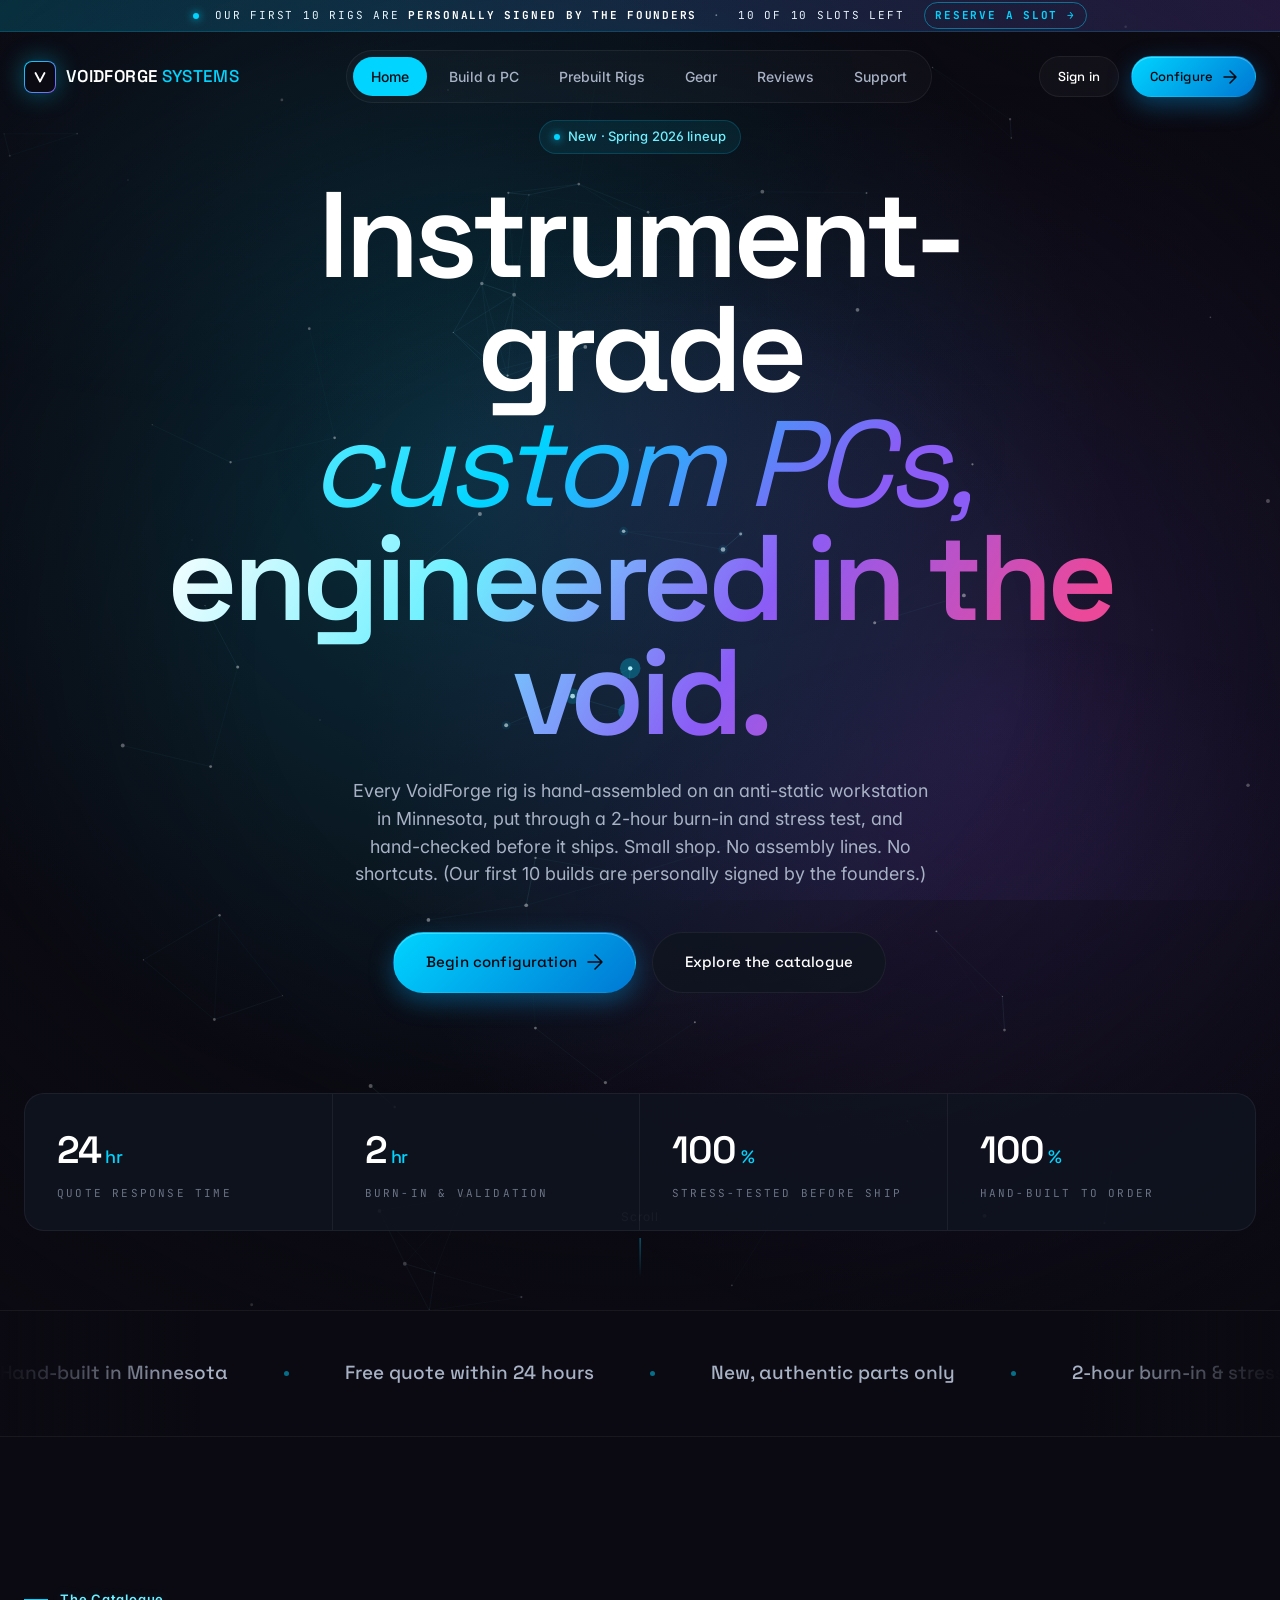
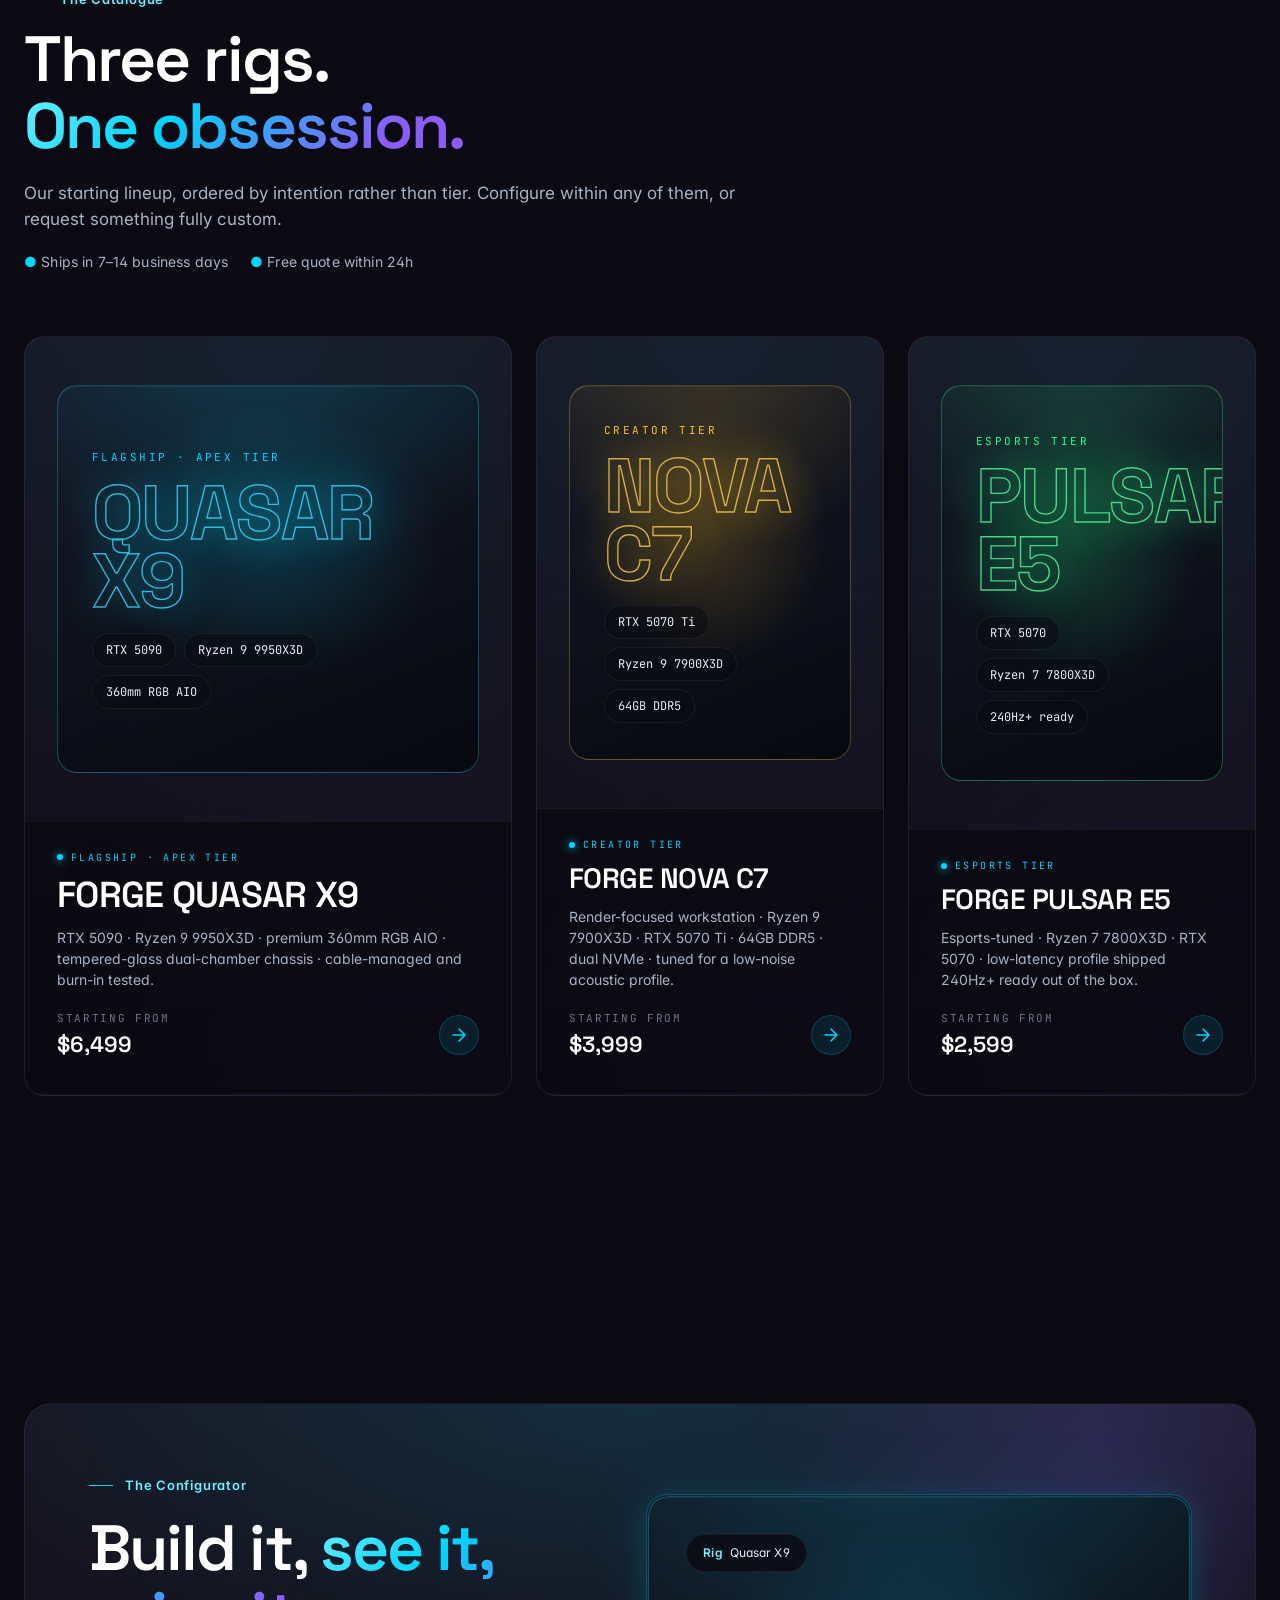
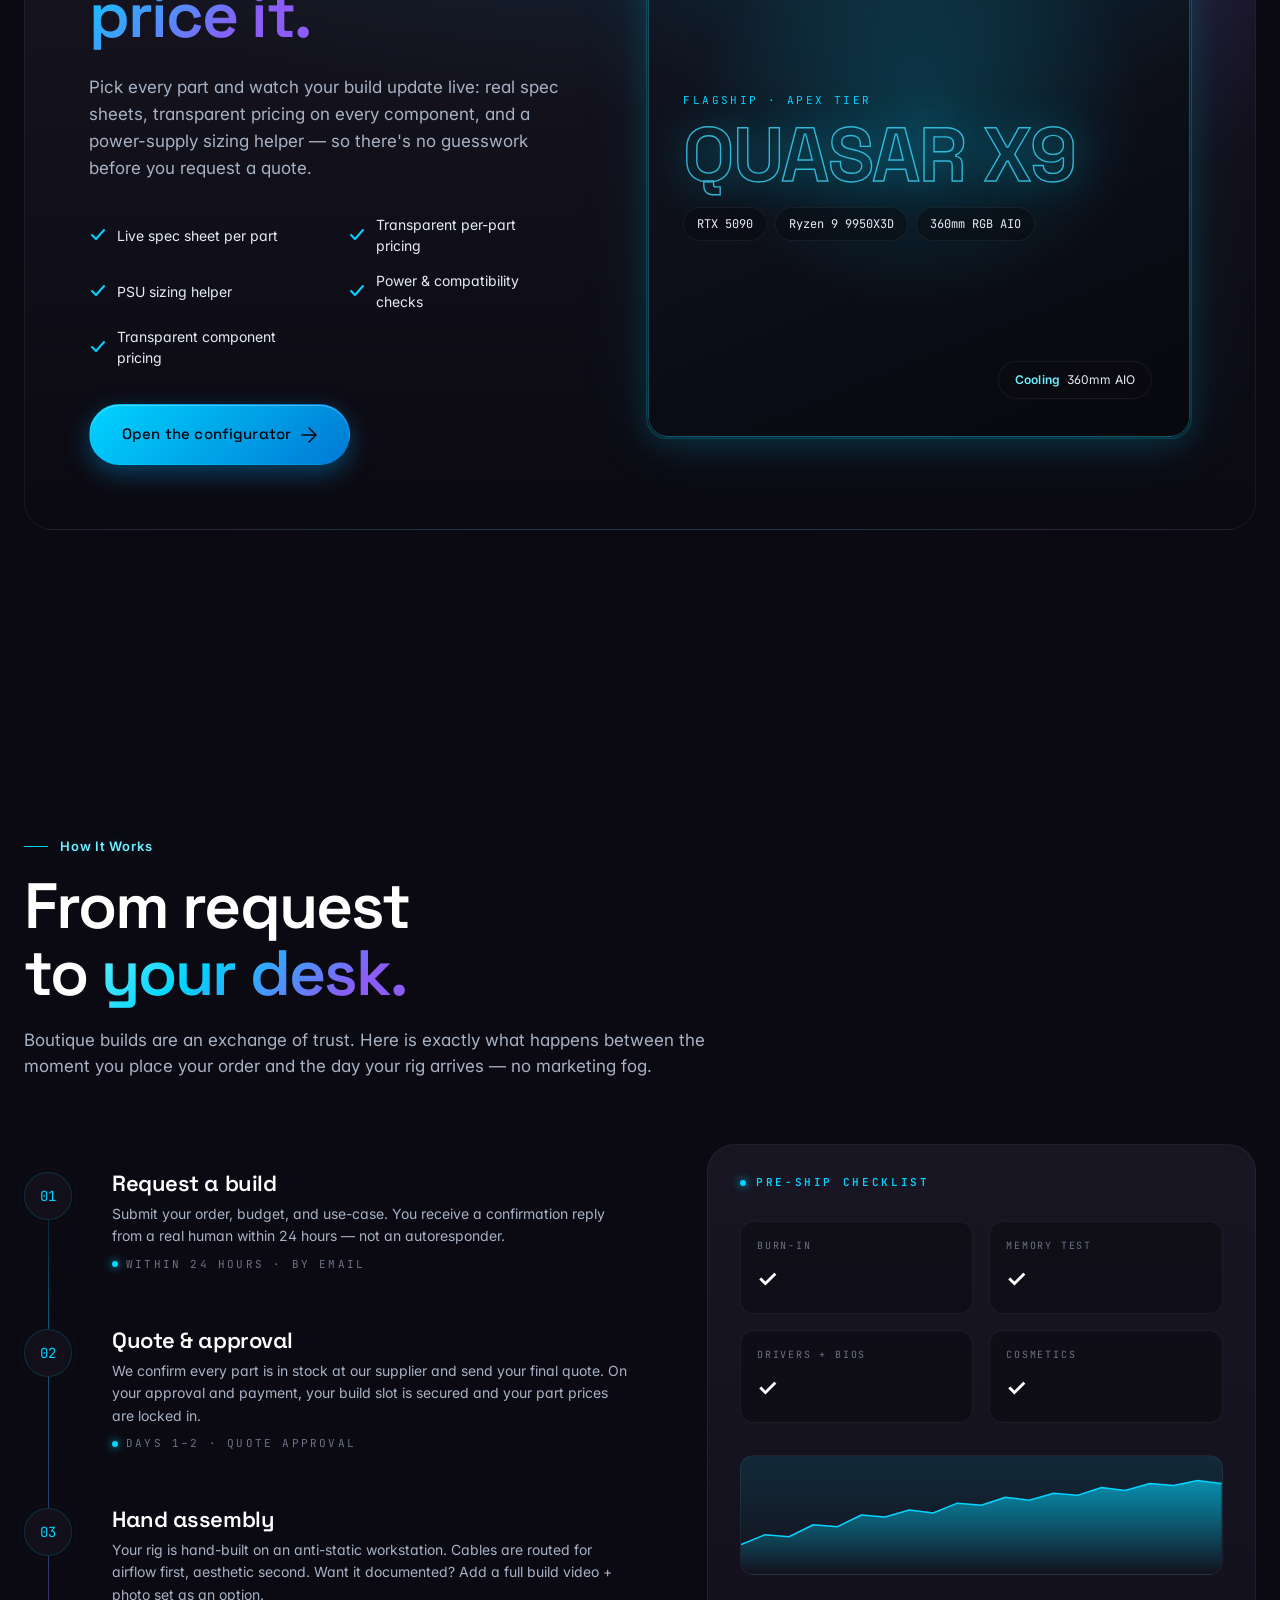
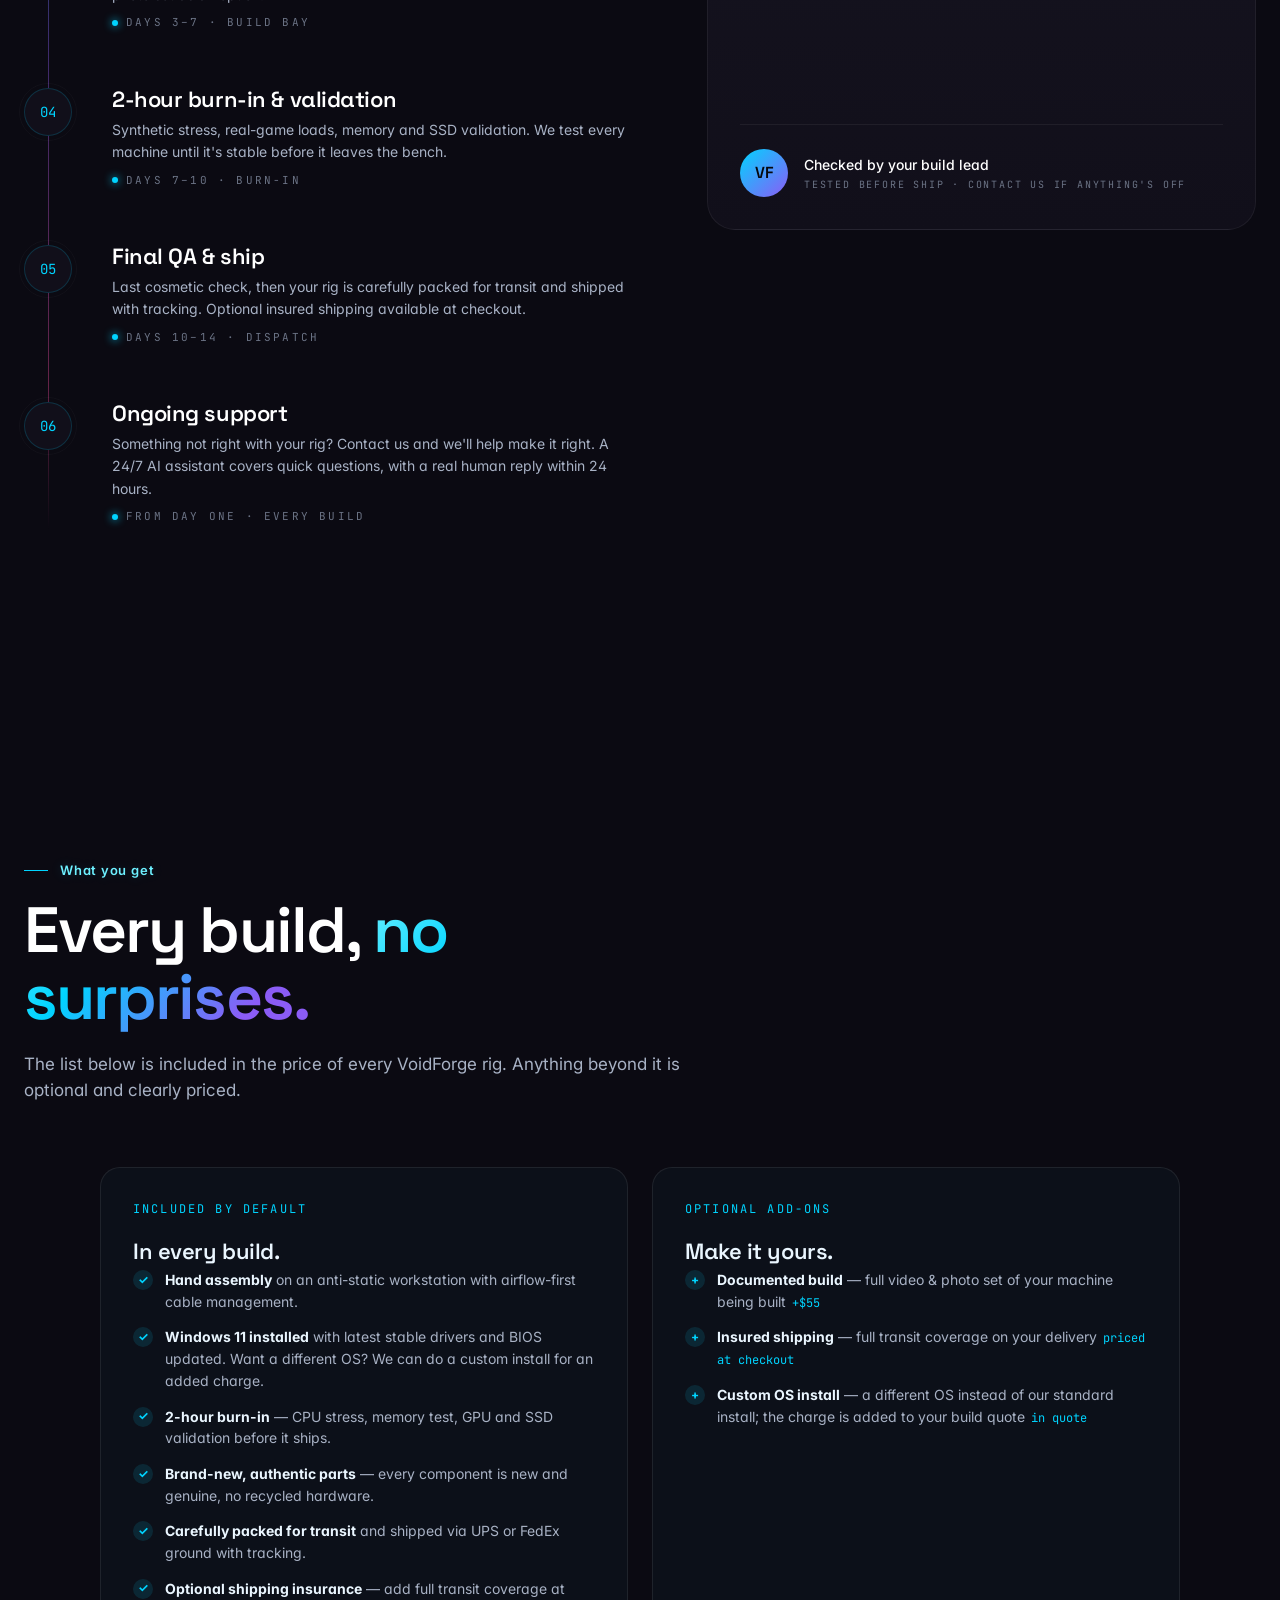
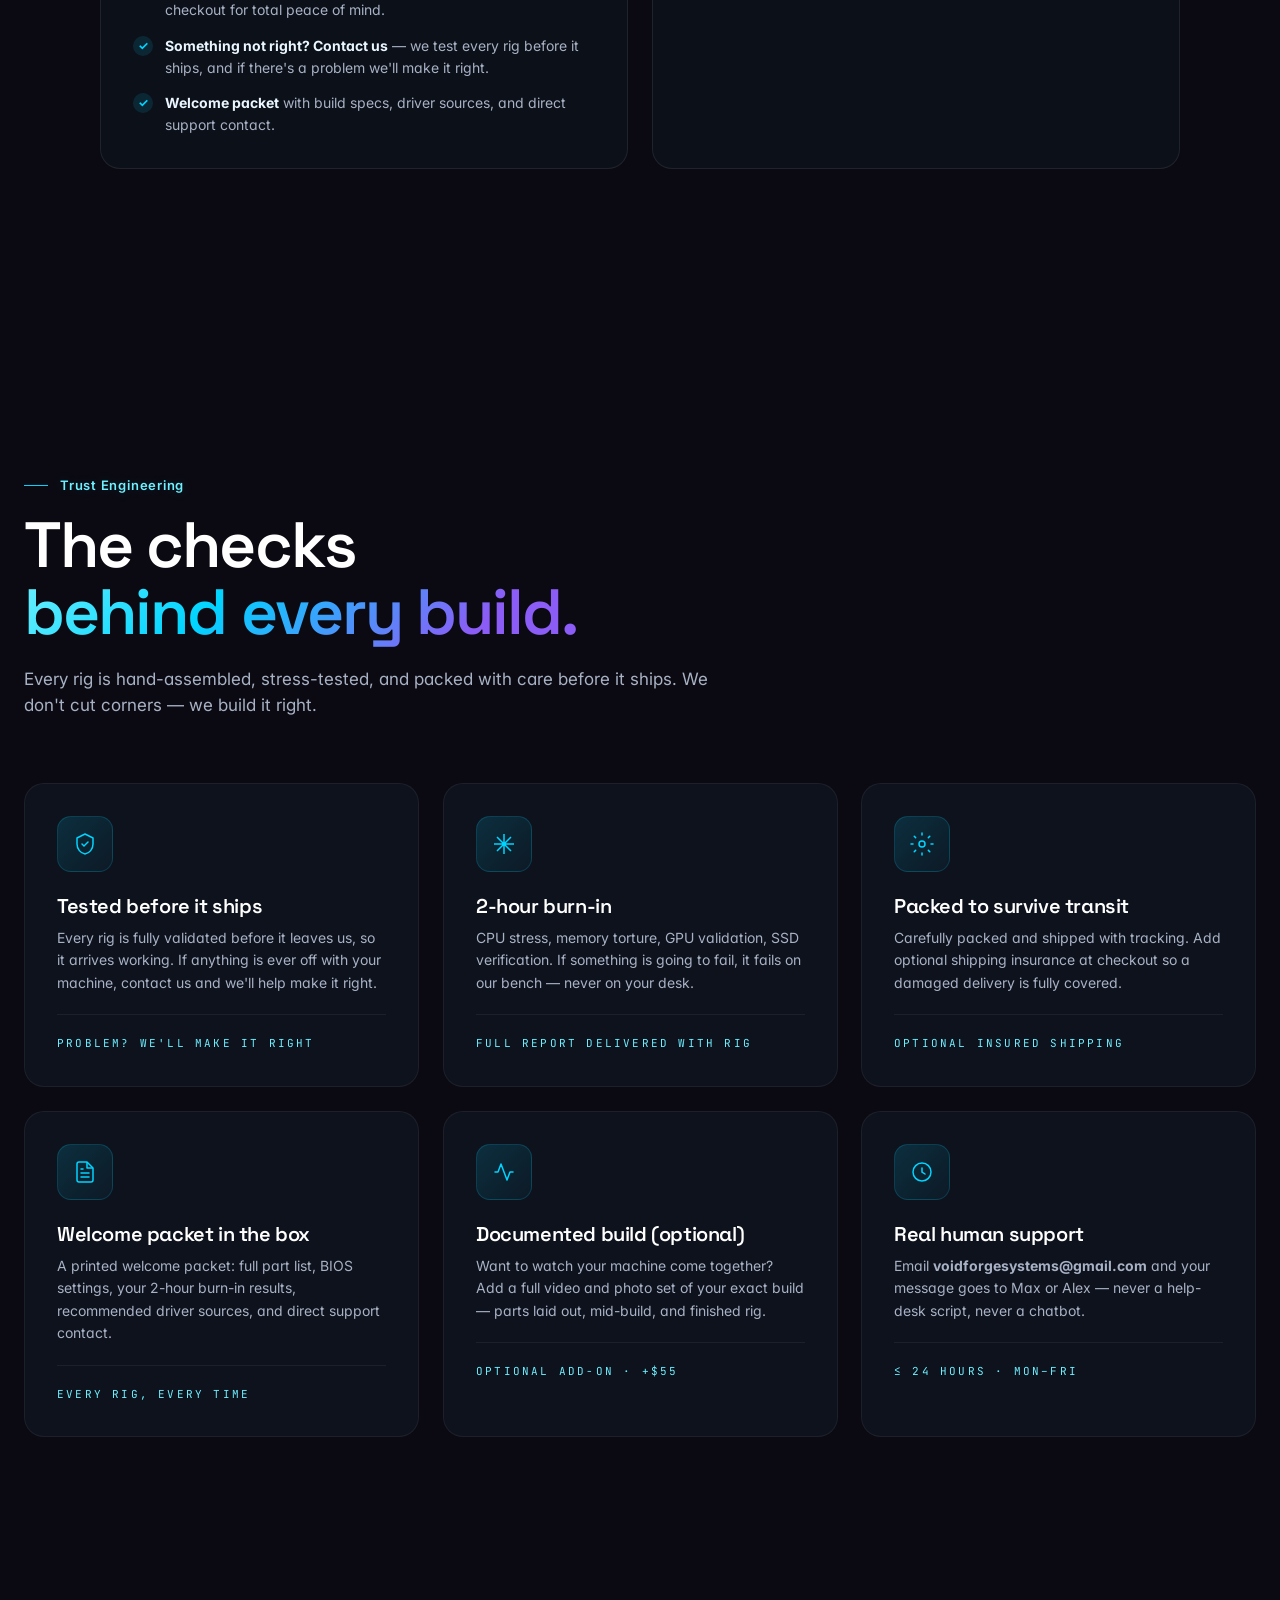
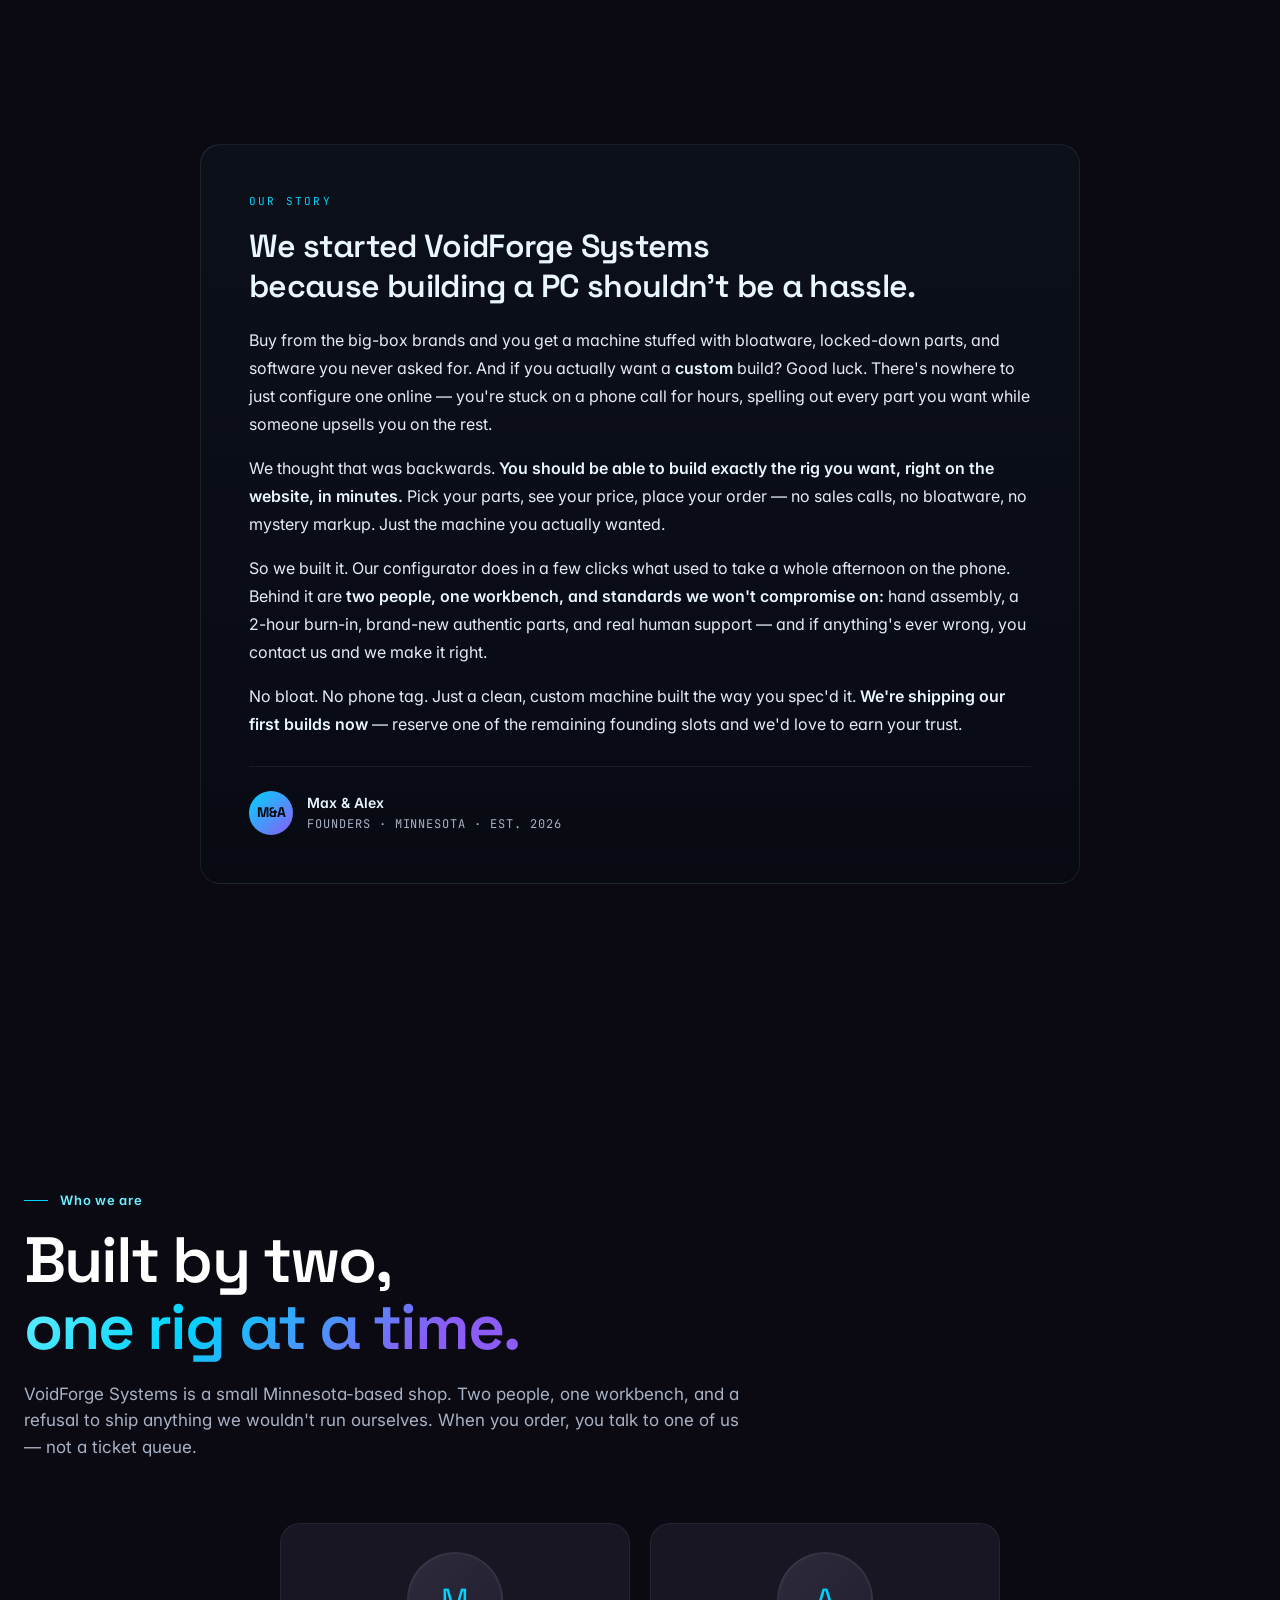
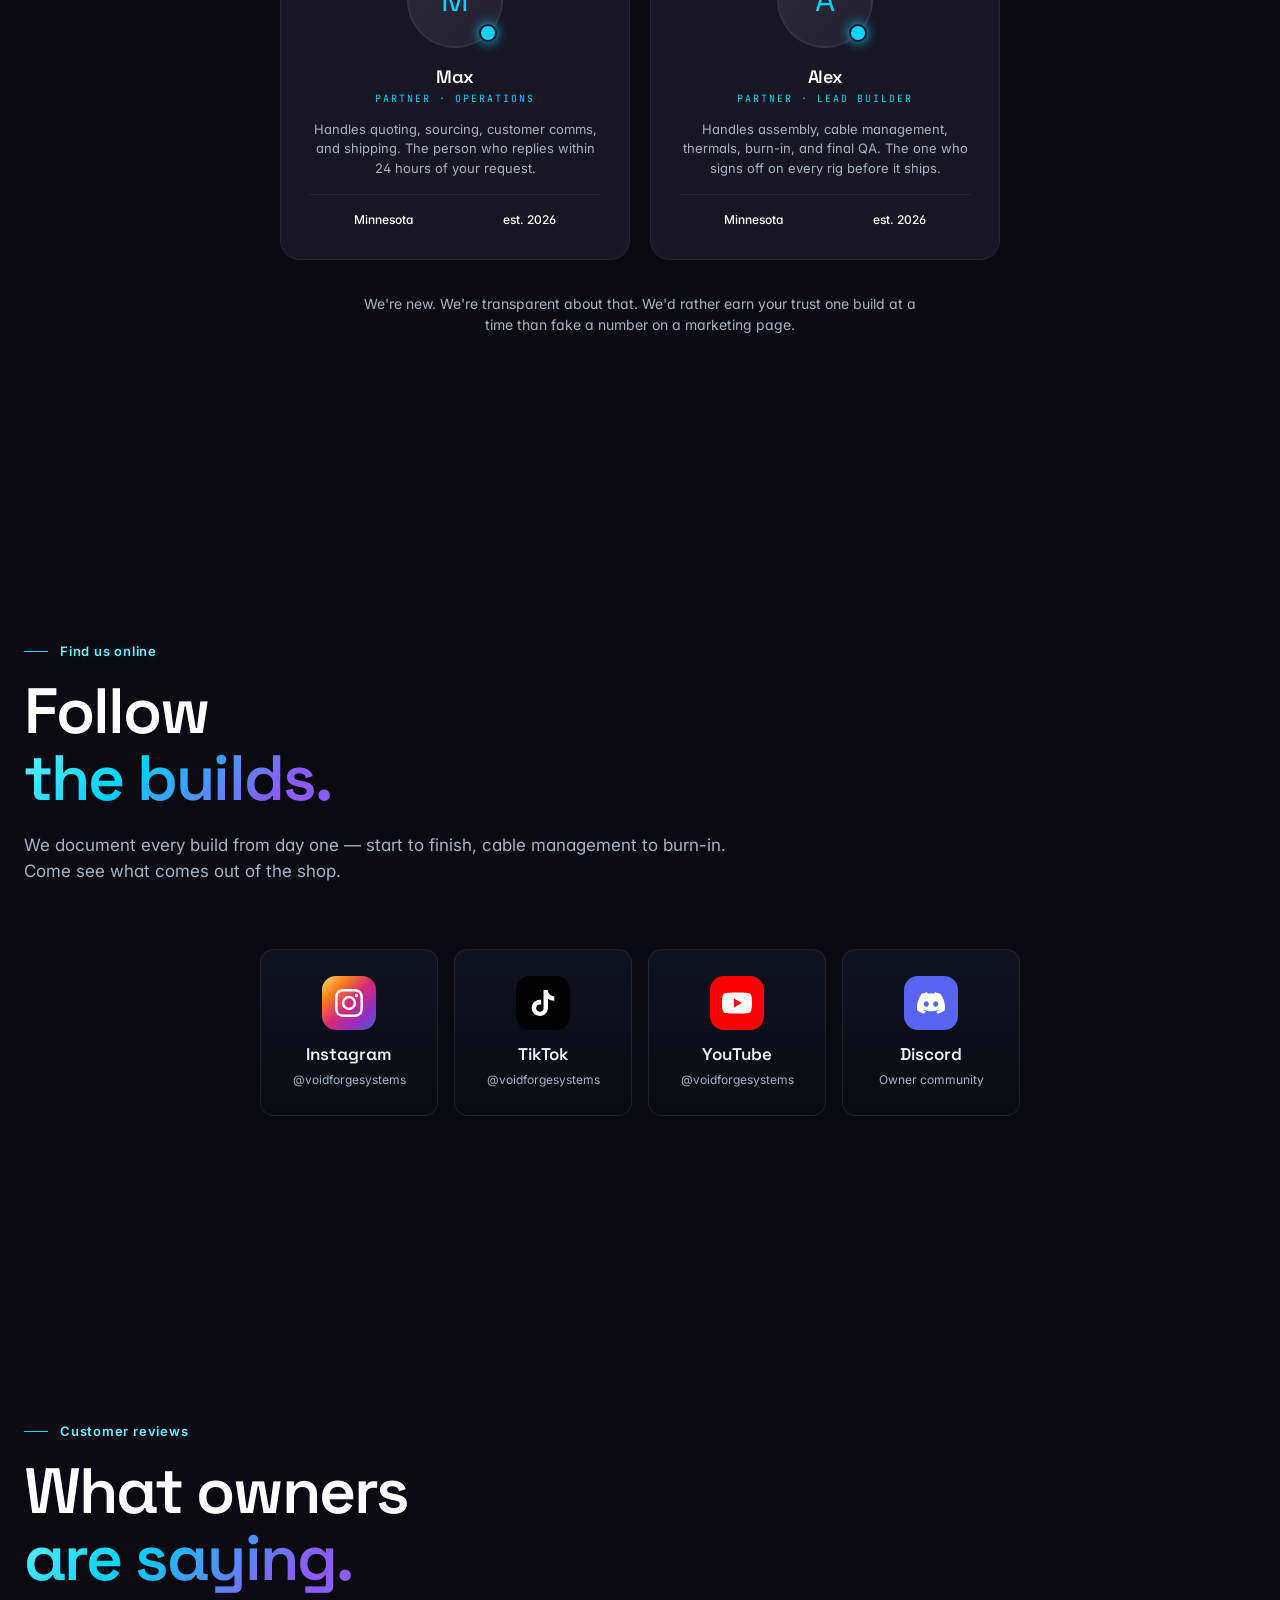
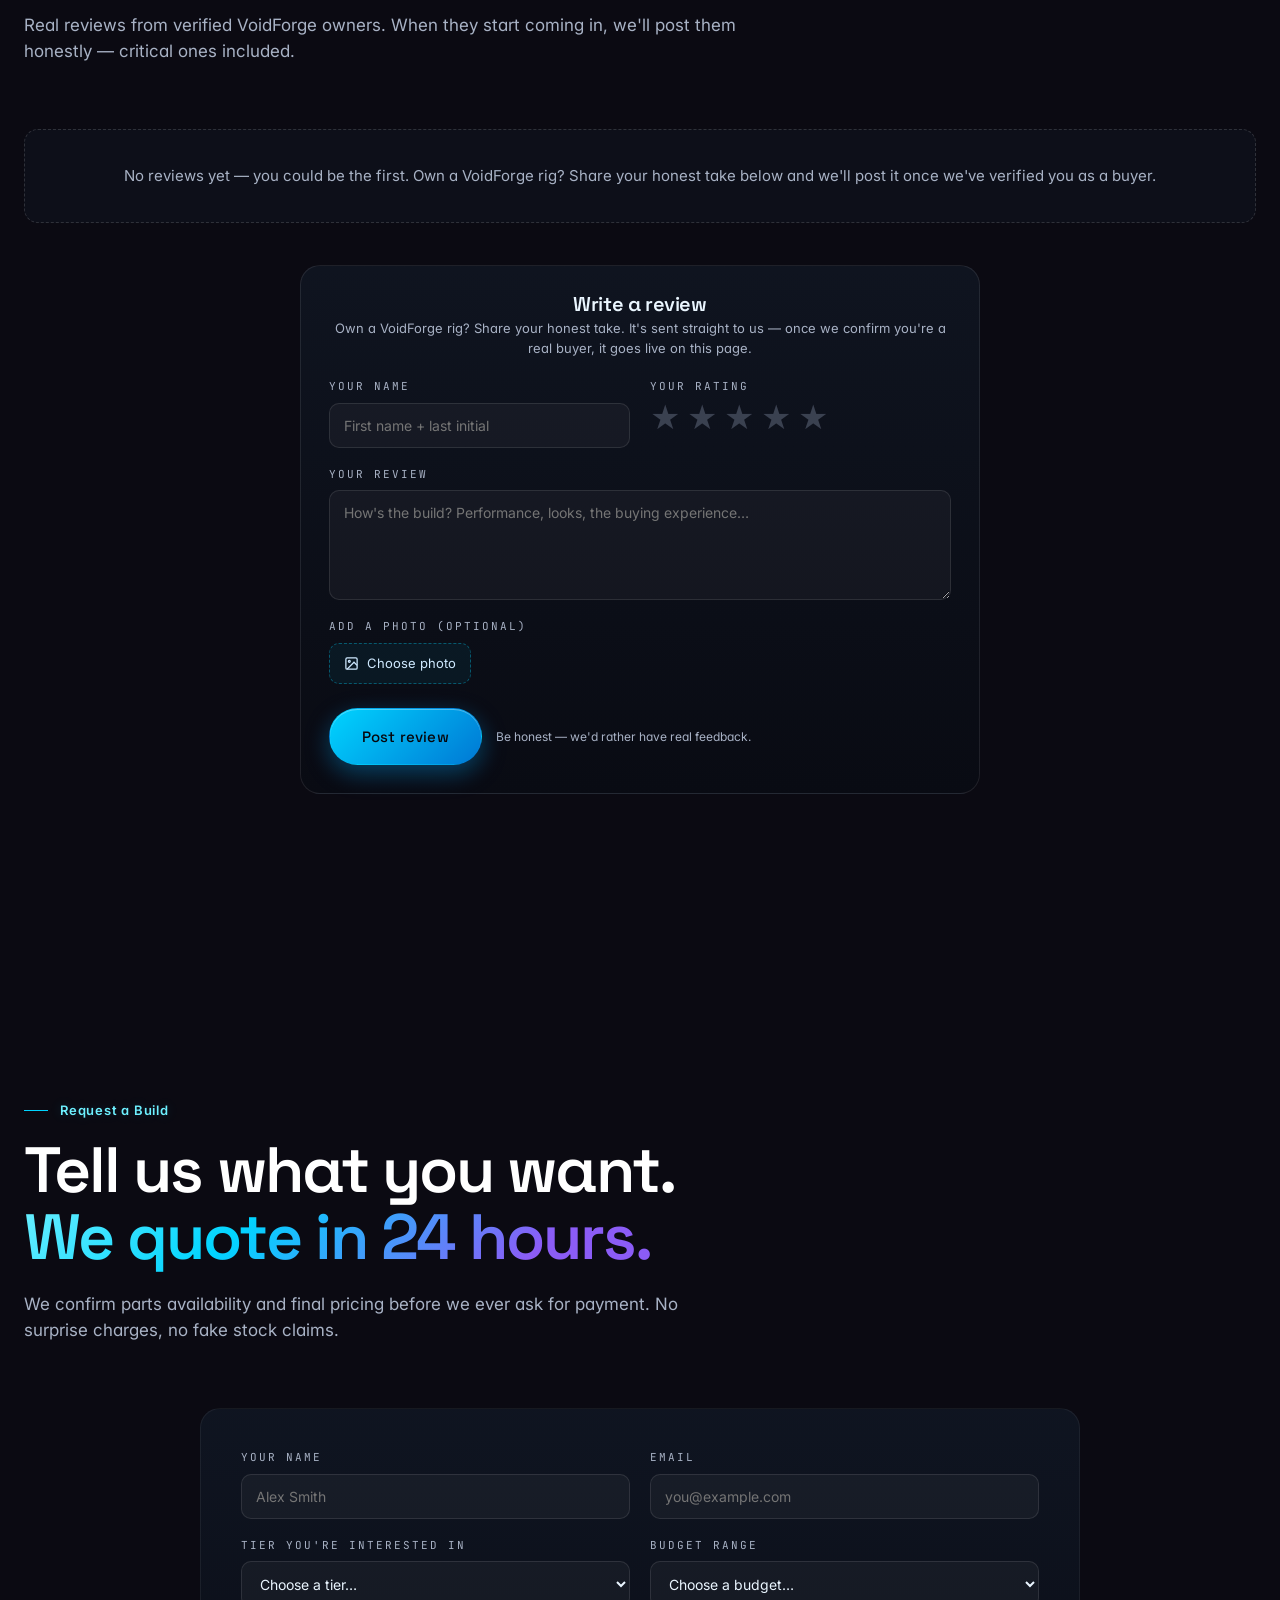
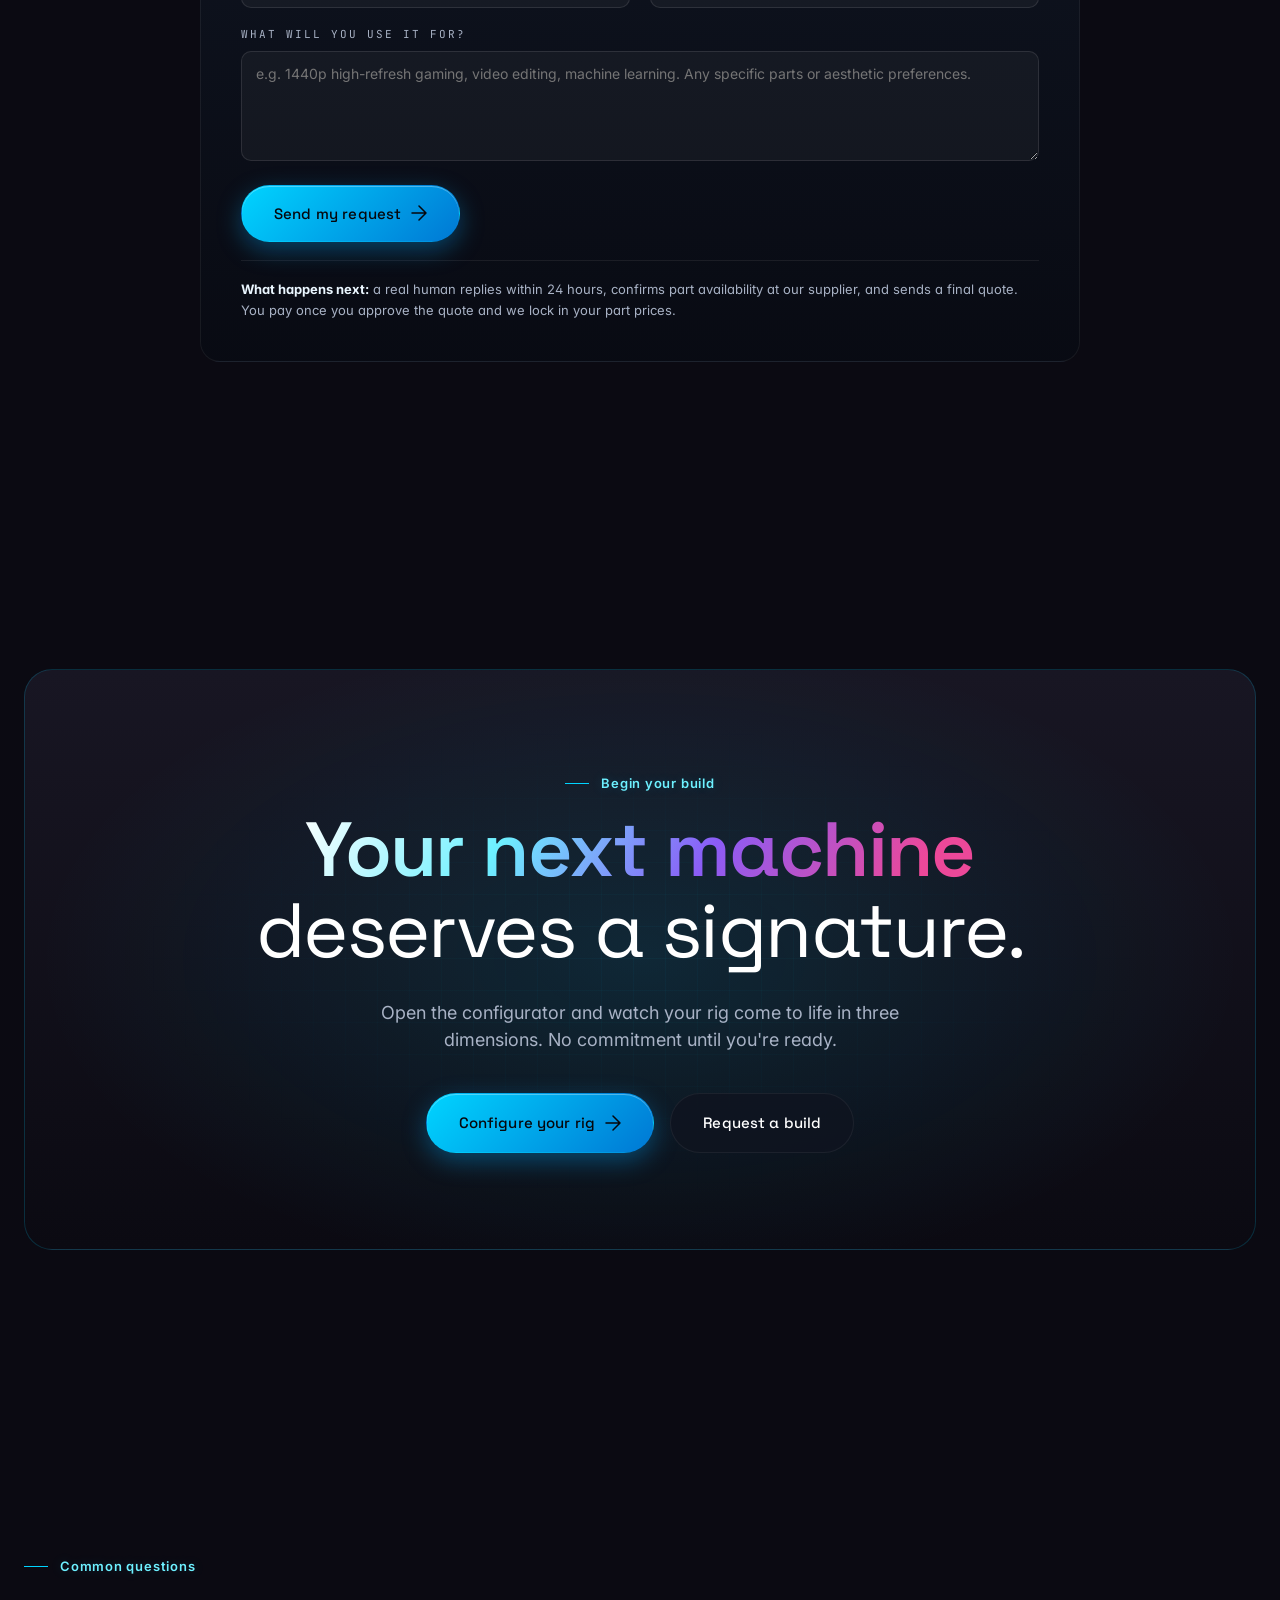
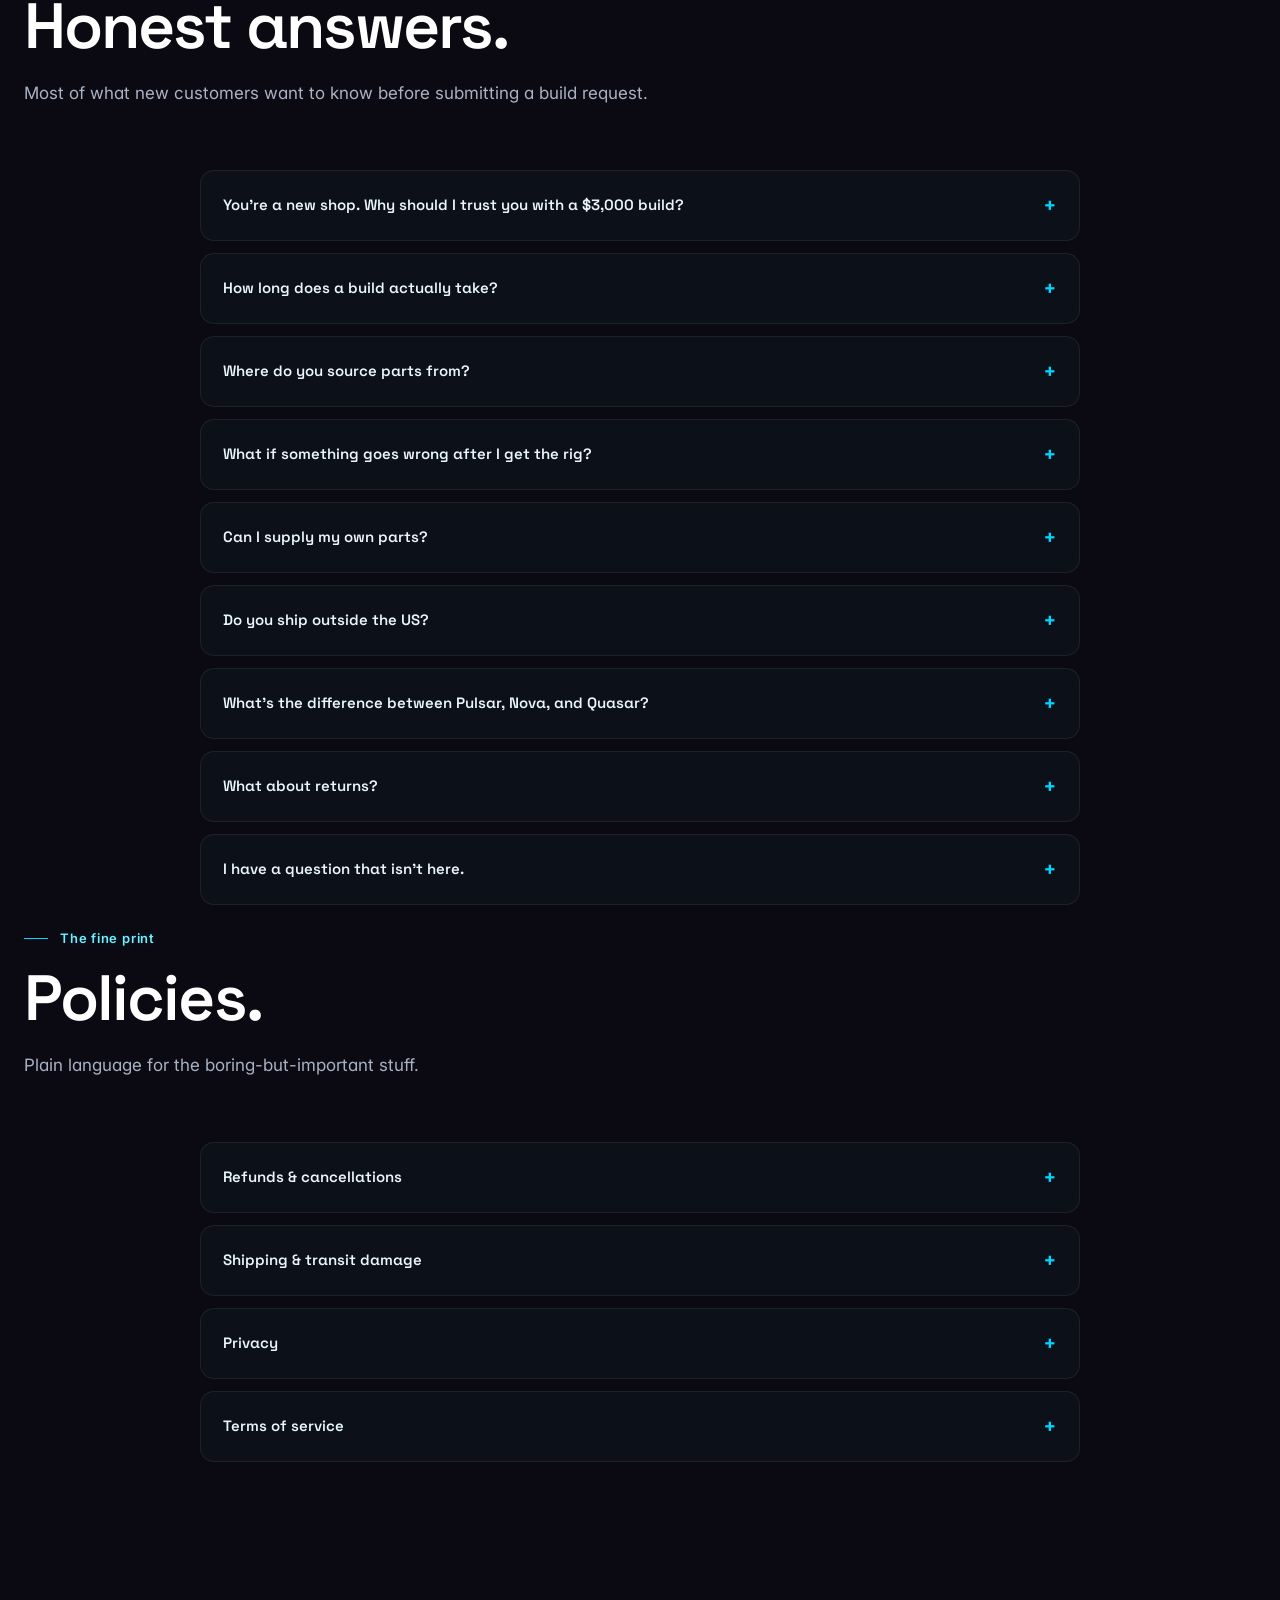
==== commit 0e8f796a: "Point all SEO URLs to voidforgesystems.com" ====
--- a/index.html
+++ b/index.html
@@ -11,16 +11,16 @@
 <meta property="og:type" content="website" />
 <meta property="og:title" content="VoidForge Systems — Hand-Built Custom PCs" />
 <meta property="og:description" content="Boutique custom PCs hand-built in Minnesota. 24-hour quotes, brand-new authentic parts, every rig tested before it ships." />
-<meta property="og:url" content="https://maxpilich-ai.github.io/nebula-forge/" />
+<meta property="og:url" content="https://voidforgesystems.com/" />
 <meta property="og:site_name" content="VoidForge Systems" />
-<meta property="og:image" content="https://maxpilich-ai.github.io/nebula-forge/og-image.png" />
+<meta property="og:image" content="https://voidforgesystems.com/og-image.png" />
 <meta property="og:image:width" content="1200" />
 <meta property="og:image:height" content="630" />
 <meta name="twitter:card" content="summary_large_image" />
 <meta name="twitter:title" content="VoidForge Systems — Hand-Built Custom PCs" />
 <meta name="twitter:description" content="Hand-built custom PCs from Minnesota. Boutique pricing, 24-hour quotes, real human support." />
-<meta name="twitter:image" content="https://maxpilich-ai.github.io/nebula-forge/og-image.png" />
-<link rel="canonical" href="https://maxpilich-ai.github.io/nebula-forge/" />
+<meta name="twitter:image" content="https://voidforgesystems.com/og-image.png" />
+<link rel="canonical" href="https://voidforgesystems.com/" />
 
 <!-- Favicon (replace with your real files when ready) -->
 <link rel="icon" type="image/svg+xml" href="data:image/svg+xml,%3Csvg xmlns='http://www.w3.org/2000/svg' viewBox='0 0 100 100'%3E%3Crect width='100' height='100' rx='22' fill='%2305060a'/%3E%3Ccircle cx='50' cy='50' r='22' fill='none' stroke='%2300d4ff' stroke-width='4'/%3E%3Ccircle cx='50' cy='50' r='8' fill='%2300d4ff'/%3E%3C/svg%3E" />
@@ -33,7 +33,7 @@
   "@type": "Organization",
   "name": "VoidForge Systems",
   "description": "Boutique hand-built custom PCs from Minnesota.",
-  "url": "https://maxpilich-ai.github.io/nebula-forge/",
+  "url": "https://voidforgesystems.com/",
   "email": "voidforgesystems@gmail.com",
   "address": { "@type": "PostalAddress", "addressRegion": "MN", "addressCountry": "US" },
   "sameAs": [
@@ -1554,7 +1554,7 @@
       </div>
       <form class="nf-request-form" action="https://formspree.io/f/meebkkzn" method="POST">
         <input type="hidden" name="_subject" value="New build request — VoidForge Systems"/>
-        <input type="hidden" name="_next" value="https://maxpilich-ai.github.io/nebula-forge/?thanks=1"/>
+        <input type="hidden" name="_next" value="https://voidforgesystems.com/?thanks=1"/>
         <div class="nf-form-grid">
           <label class="nf-field">
             <span>Your name</span>
